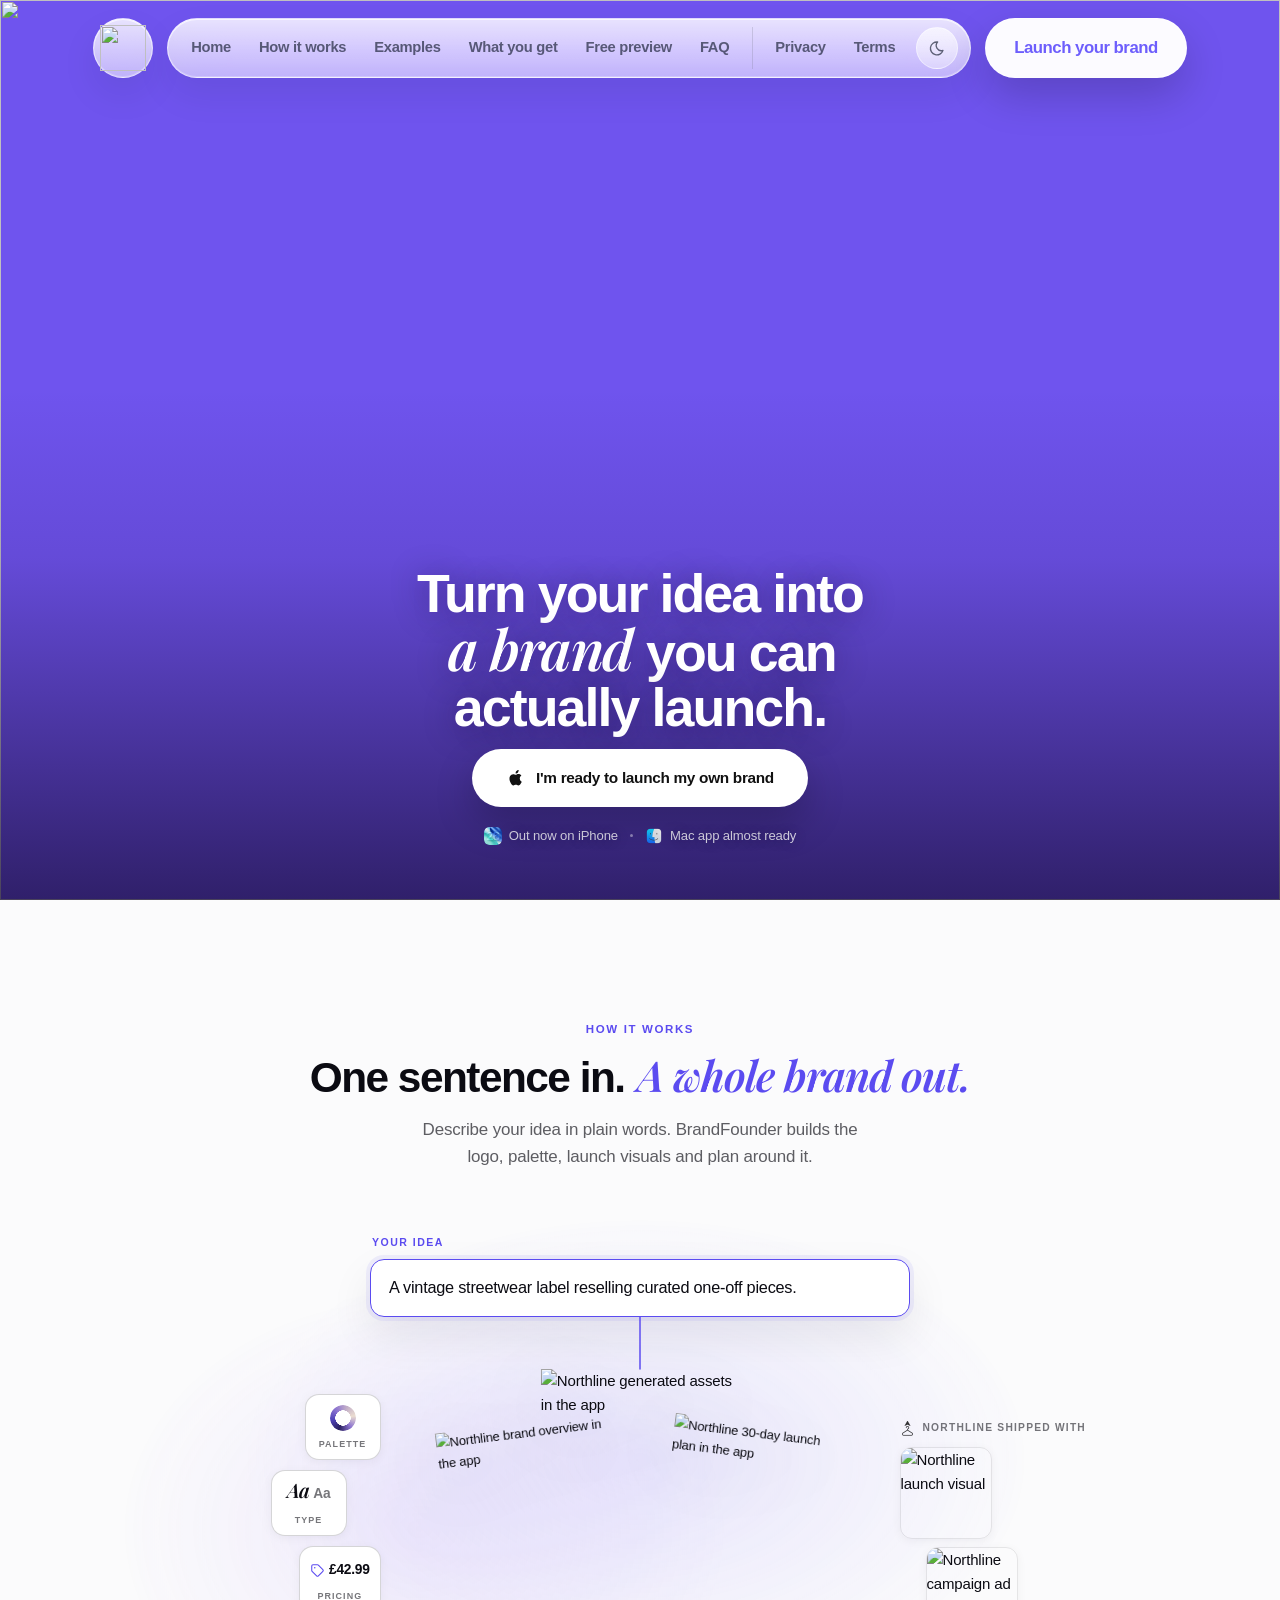
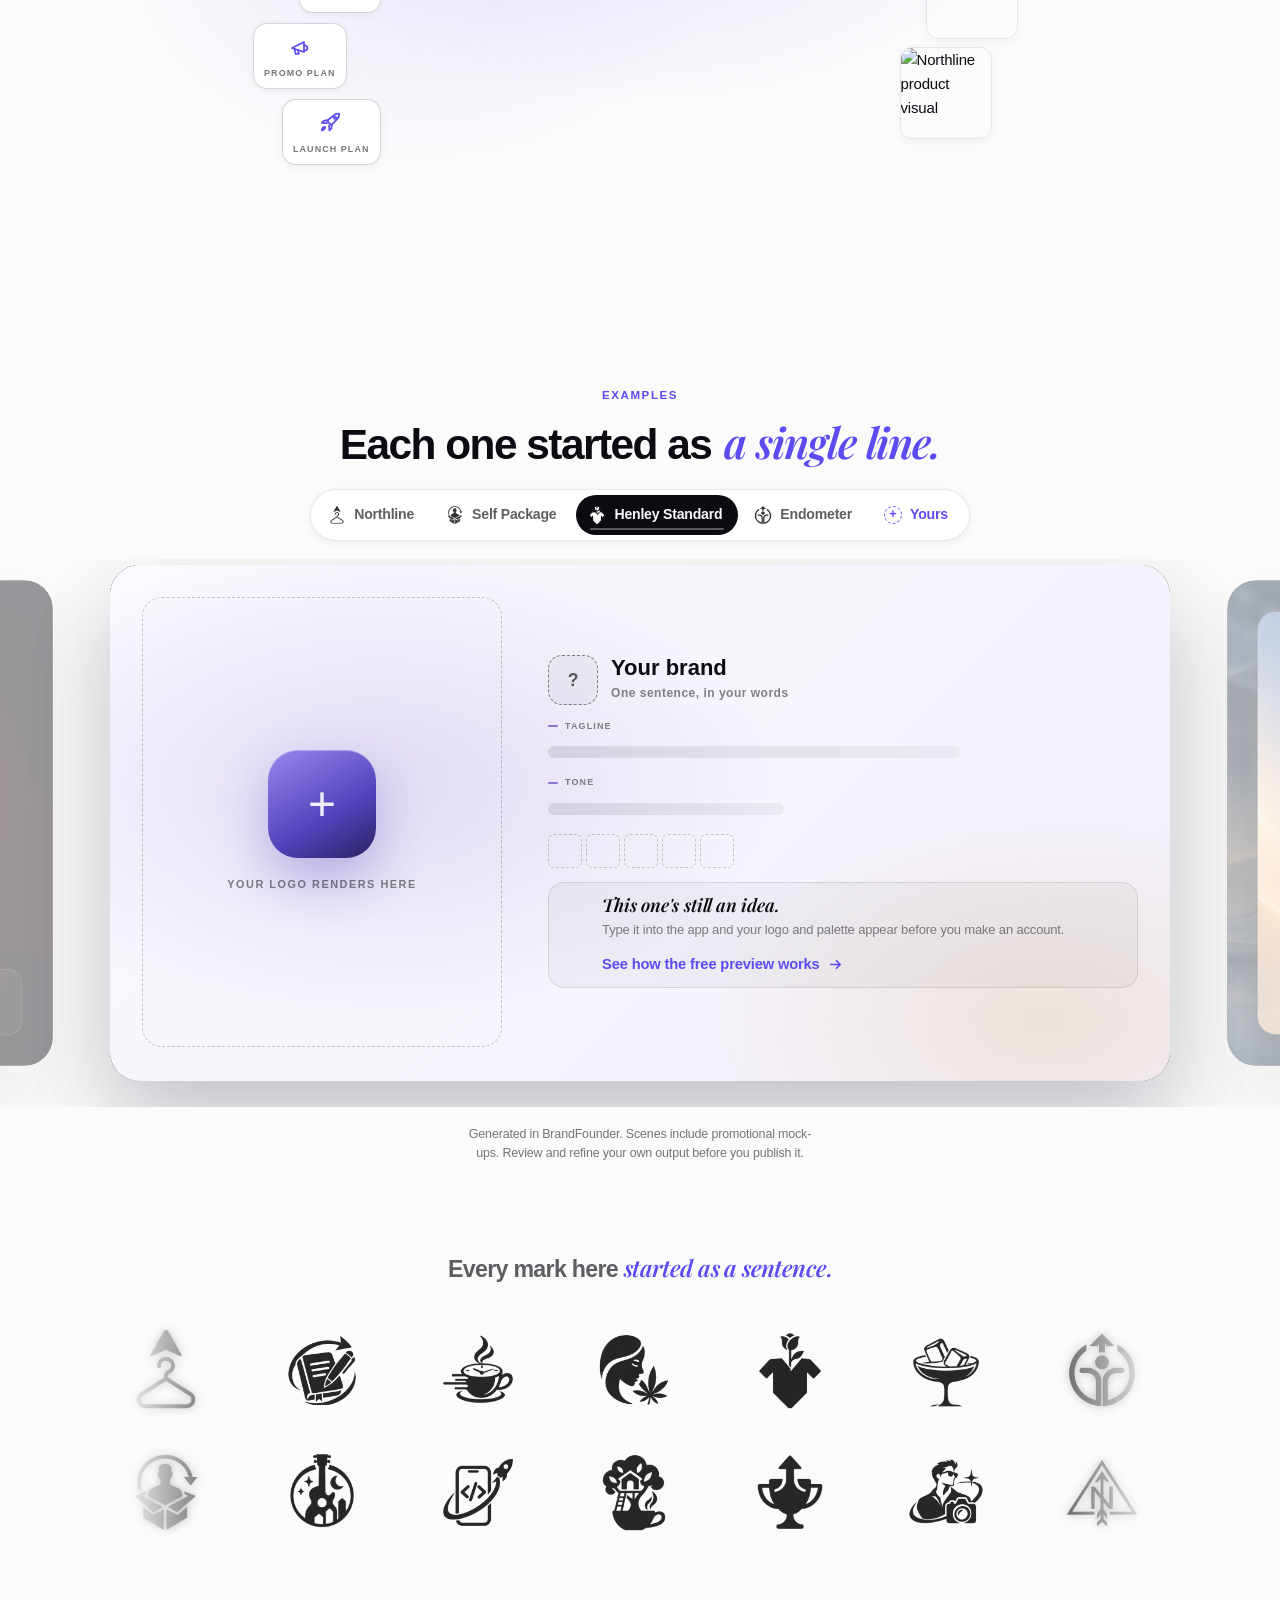
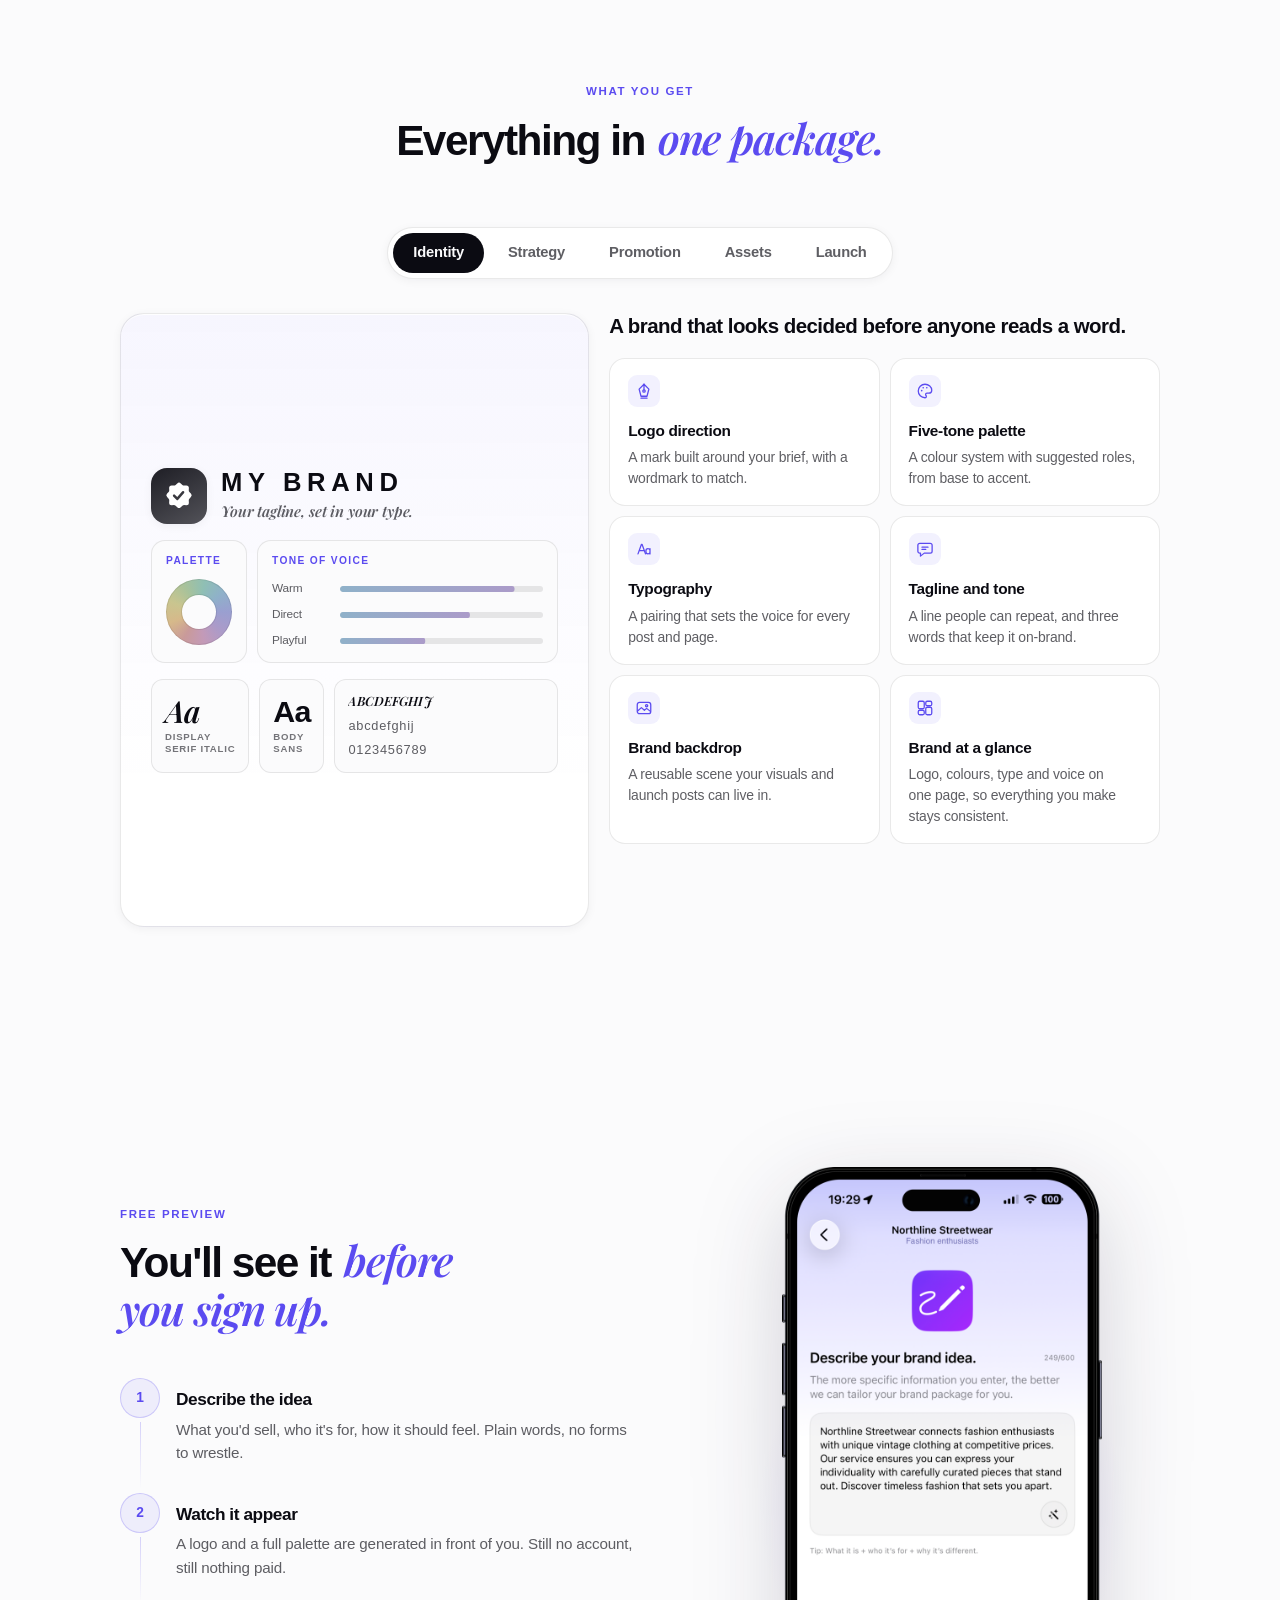
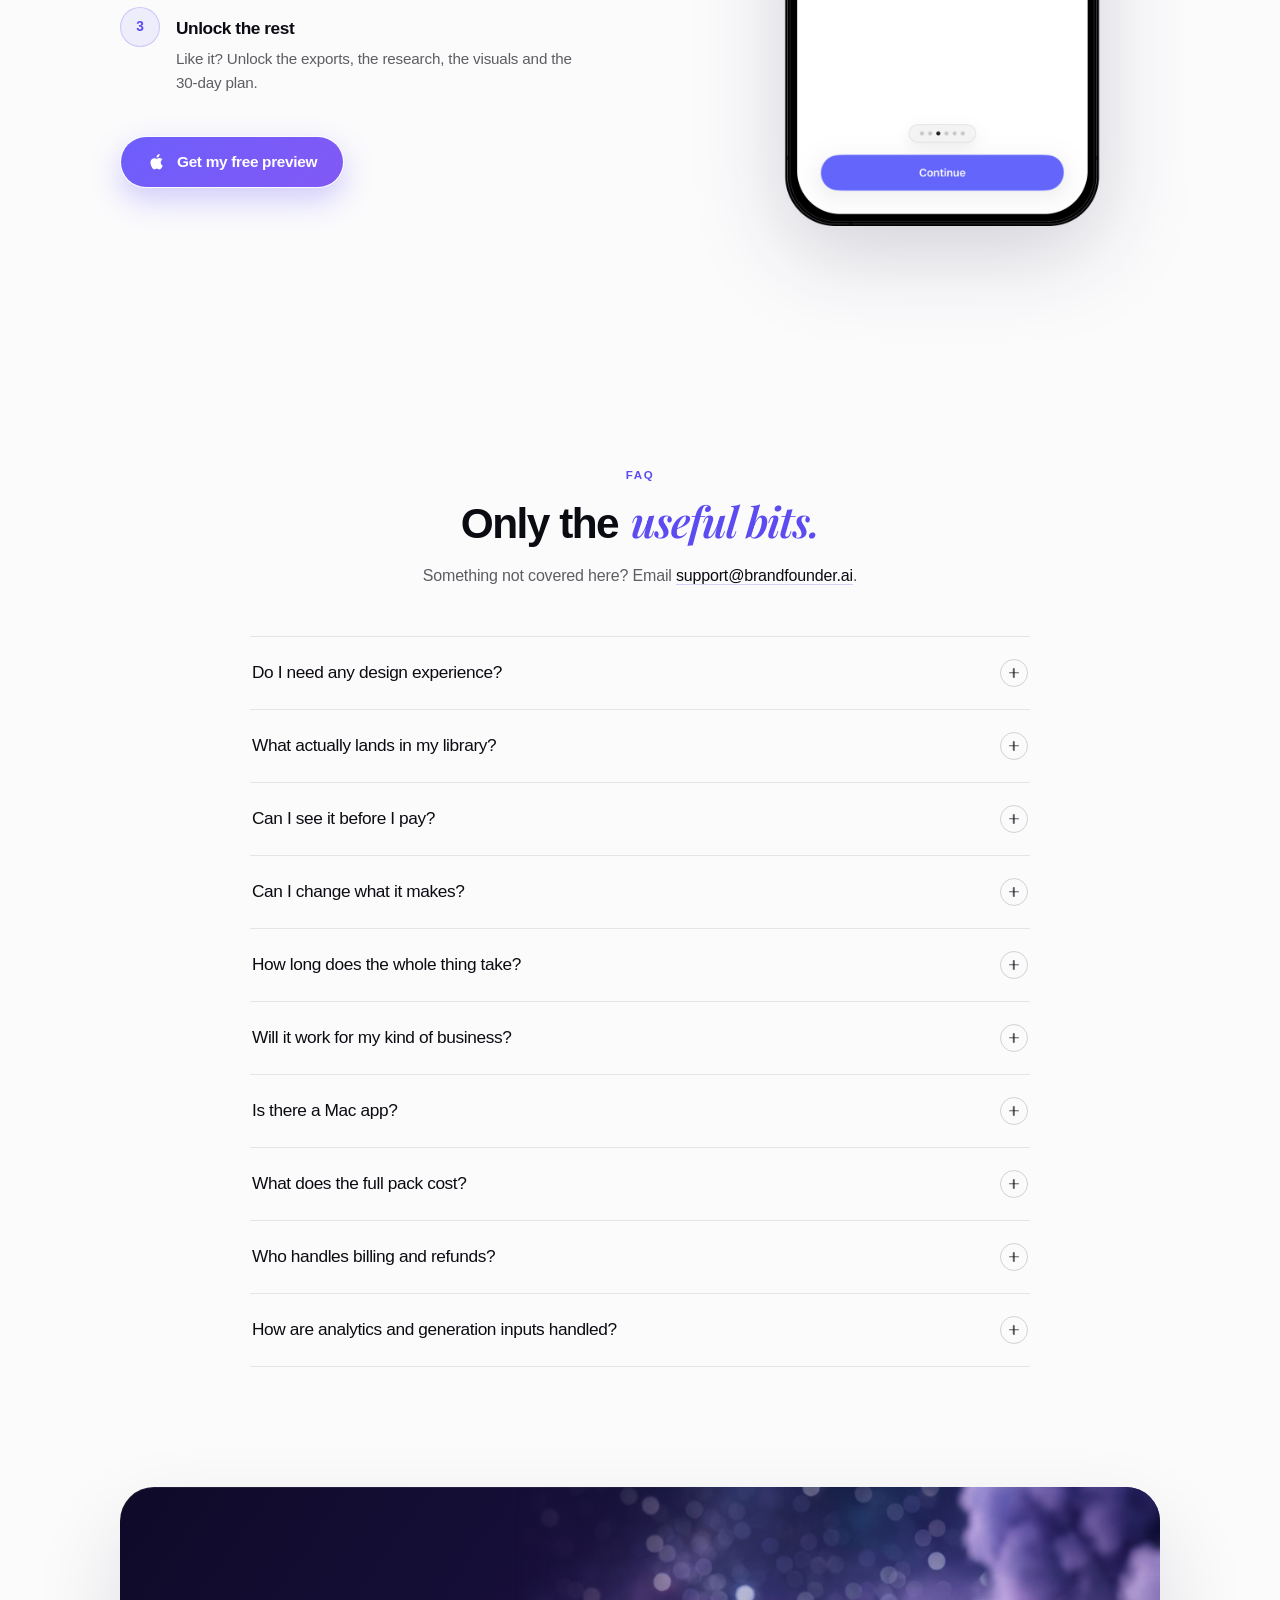
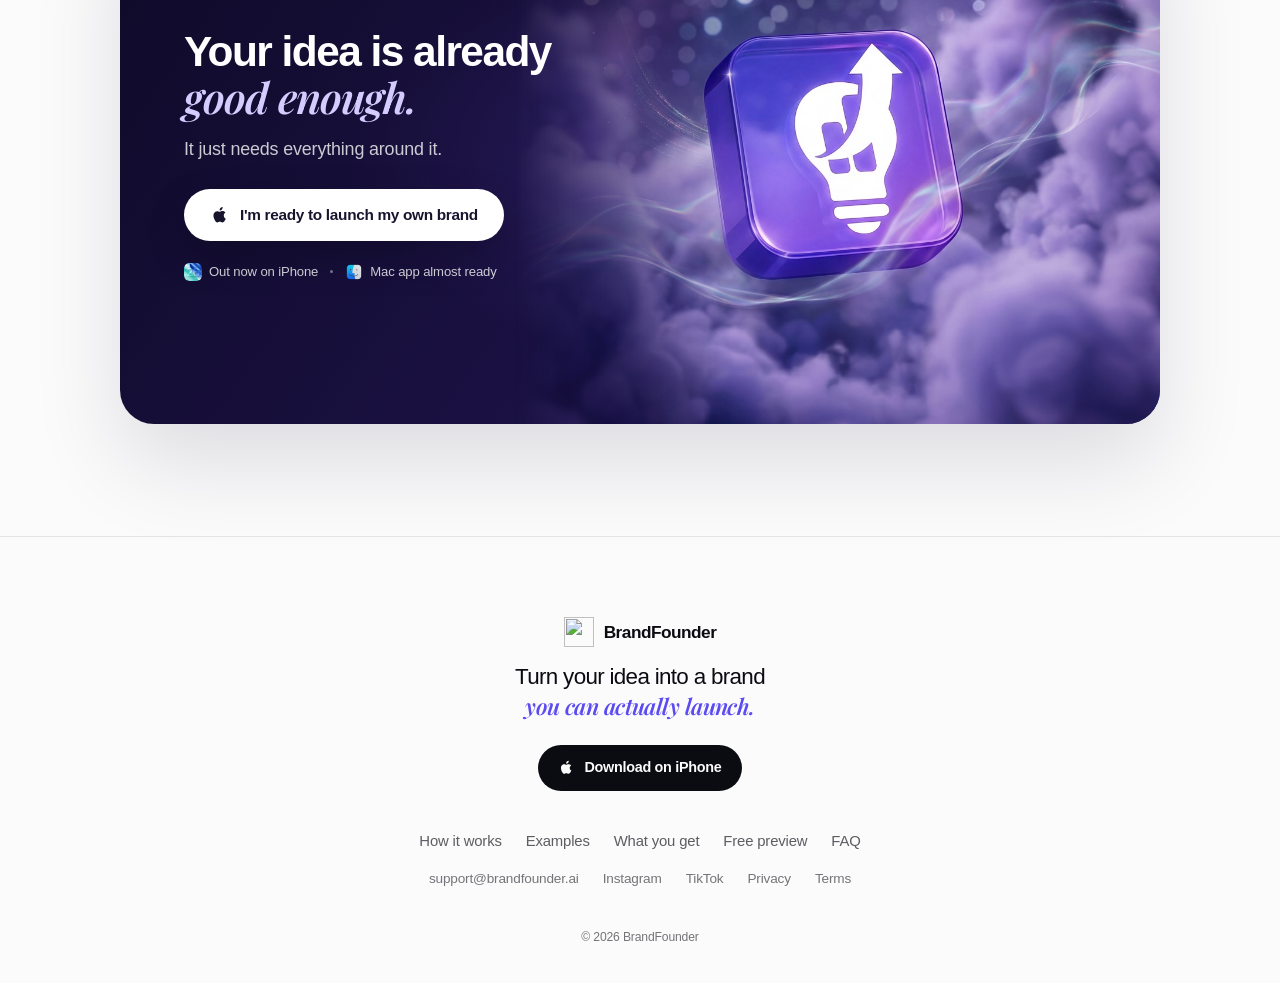
==== index.html @ 13dbd813 "Simplify homepage and unify legal pages - Switch the site serif to self-hosted Playfair Display (sem" ====
<!DOCTYPE html>
<html lang="en-GB">
<head>
  <meta charset="UTF-8" />
  <meta name="viewport" content="width=device-width, initial-scale=1, viewport-fit=cover" />
  <meta name="color-scheme" content="dark light" />
  <meta name="theme-color" content="#08080f" media="(prefers-color-scheme: dark)" />
  <meta name="theme-color" content="#fbfbfc" media="(prefers-color-scheme: light)" />

  <title>BrandFounder: Turn your idea into a brand you can launch</title>
  <meta name="description" content="Describe your idea and build a launch-ready brand direction with a logo, palette, launch visuals, AI-assisted market analysis and a 30-day plan." />
  <meta name="apple-itunes-app" content="app-id=6759218062" />

  <link rel="canonical" href="https://brandfounder.ai/" />
  <meta property="og:title" content="BrandFounder: Turn your idea into a brand you can launch" />
  <meta property="og:description" content="Describe your idea and build a logo direction, launch visuals, AI-assisted market analysis and a 30-day plan." />
  <meta property="og:type" content="website" />
  <meta property="og:url" content="https://brandfounder.ai/" />
  <meta property="og:image" content="https://brandfounder.ai/images/logos/brandfounder-logo.png" />
  <meta name="twitter:card" content="summary_large_image" />
  <meta name="twitter:title" content="BrandFounder: Turn your idea into a brand you can launch" />
  <meta name="twitter:description" content="Build a logo direction, launch visuals, AI-assisted market analysis and a 30-day plan from your brief." />
  <meta name="twitter:image" content="https://brandfounder.ai/images/logos/brandfounder-logo.png" />

  <link rel="icon" type="image/png" href="images/logos/brandfounder-logo.png" />
  <link rel="apple-touch-icon" href="images/icons/brandfounder-icon.png" />

  <script>
    (() => {
      document.documentElement.classList.add('js');
      try {
        const t = window.localStorage.getItem('brandfounder-theme');
        if (t === 'light' || t === 'dark') document.documentElement.dataset.theme = t;
      } catch (e) { /* storage unavailable */ }
    })();
  </script>

  <link rel="preload" as="image" href="images/video/hero-cover-frames/frame-193.webp" fetchpriority="high" />
  <link rel="preload" as="font" type="font/ttf" href="assets/fonts/playfair-display/playfair-display-italic-variable.ttf" crossorigin />
  <link rel="stylesheet" href="styles/fonts.css?v=15" />
  <link rel="stylesheet" href="styles/site.css?v=15" />
  <link rel="stylesheet" href="styles/navbar.css?v=15" />

  <script src="scripts/navbar.js?v=15" defer></script>
  <script src="scripts/site.js?v=15" defer></script>

  <script type="application/ld+json">
  {
    "@context": "https://schema.org",
    "@type": "SoftwareApplication",
    "name": "BrandFounder",
    "applicationCategory": "BusinessApplication",
    "operatingSystem": "iOS",
    "url": "https://brandfounder.ai/",
    "sameAs": "https://apps.apple.com/app/id6759218062",
    "description": "BrandFounder turns a brief into a brand direction with a logo, palette, launch visuals, AI-assisted market analysis, positioning, promotion planning and a 30-day launch schedule."
  }
  </script>
</head>
<body class="home">
  <a class="skip-link" href="#main">Skip to content</a>

  <!-- ===================== NAVBAR ===================== -->
  <header class="navbar">
    <div class="navbar-shell">
      <button class="navbar-brand" id="navbar-brand-toggle" type="button" aria-label="Open navigation" aria-controls="nav-menu" aria-expanded="true">
        <picture>
          <source srcset="images/logos/logo_white.png" media="(prefers-color-scheme: dark)" data-theme-dark-source />
          <img src="images/logos/logo_gradient.png" alt="" class="logo-icon" width="28" height="28" decoding="async" />
        </picture>
      </button>

      <div class="navbar-pill">
        <nav class="nav-links" aria-label="Primary">
          <button class="menu-toggle" id="menu-toggle" type="button" aria-label="Toggle menu" aria-controls="nav-menu" aria-expanded="false">
            <span></span><span></span><span></span>
          </button>
          <ul id="nav-menu">
            <li><a href="#top">Home</a></li>
            <li><a href="#how-it-works">How it works</a></li>
            <li><a href="#examples">Examples</a></li>
            <li><a href="#inside">What you get</a></li>
            <li><a href="#preview">Free preview</a></li>
            <li><a href="#faq">FAQ</a></li>
            <li class="nav-legal"><a href="pages/privacy-policy.html">Privacy</a></li>
            <li class="nav-legal"><a href="pages/terms.html">Terms</a></li>
          </ul>
        </nav>
        <button class="theme-toggle" id="theme-toggle" type="button" aria-label="Switch to dark mode" title="Switch to dark mode">
          <span class="theme-toggle-icon" aria-hidden="true"></span>
        </button>
      </div>

      <a class="navbar-cta" href="https://apps.apple.com/app/id6759218062" target="_blank" rel="noopener noreferrer">Launch your brand</a>
    </div>
  </header>

  <main id="main">

    <!-- ============================ HERO ============================ -->
    <section class="hero-section hero" id="top">
      <img class="hero-frame" src="images/video/hero-cover-frames/frame-193.webp"
           alt="" width="2880" height="1608" fetchpriority="high" decoding="async" />

      <div class="wrap hero-inner">
        <h1 class="h1 hero-title r" data-r>
          Turn your idea into <span class="ser">a brand</span> you can actually launch.
        </h1>
        <a class="btn btn-light hero-cta r" data-r data-r-d="2" href="https://apps.apple.com/app/id6759218062" target="_blank" rel="noopener noreferrer">
          <svg class="btn-glyph" viewBox="0 0 24 24" aria-hidden="true" fill="currentColor"><path d="M16.5 12.6c0-2.3 1.9-3.4 2-3.5-1.1-1.6-2.8-1.8-3.4-1.8-1.4-.2-2.8.9-3.5.9s-1.8-.8-3-.8c-1.5 0-2.9.9-3.7 2.3-1.6 2.7-.4 6.8 1.1 9 .8 1.1 1.6 2.3 2.8 2.2 1.1 0 1.6-.7 3-.7s1.8.7 3 .7 2-1.1 2.8-2.1c.9-1.2 1.2-2.4 1.3-2.4-.1 0-2.4-.9-2.4-3.8zM14.3 5.3c.6-.8 1-1.9.9-3-.9 0-2 .6-2.7 1.4-.6.7-1.1 1.8-.9 2.9 1 0 2.1-.5 2.7-1.3z"/></svg>
          <span>I'm ready to launch my own brand</span>
        </a>
        <p class="platforms hero-platforms r" data-r data-r-d="3">
          <span><img src="images/web/icons/ios_72.png" alt="" width="18" height="18" decoding="async" />Out now on iPhone</span>
          <span class="platforms-dot" aria-hidden="true"></span>
          <span><img src="images/web/icons/macos_72.png" alt="" width="18" height="18" decoding="async" />Mac app almost ready</span>
        </p>
      </div>
    </section>

    <!-- ======================= HOW IT WORKS ======================== -->
    <section id="how-it-works" class="sec how" aria-labelledby="how-title">
     <div class="how-pin">
      <div class="how-glow" aria-hidden="true"></div>
      <div class="wrap head">
        <p class="eyebrow r" data-r>How it works</p>
        <h2 class="h2 r" data-r id="how-title">One sentence in. <span class="ser">A whole brand out.</span></h2>
        <p class="lede r" data-r data-r-d="1">Describe your idea in plain words. BrandFounder builds the logo, palette, launch visuals and plan around it.</p>
      </div>

      <div class="wrap demo" data-demo>
        <div class="tbox demo-idea">
          <span class="tbox-label">Your idea</span>
          <div class="tbox-field">
            <span class="tbox-text">A vintage streetwear label reselling curated one-off pieces.</span><span class="tbox-caret" aria-hidden="true"></span>
          </div>
          <span class="sr-only" data-full>A vintage streetwear label reselling curated one-off pieces.</span>
        </div>

        <div class="demo-link" aria-hidden="true">
          <svg class="demo-wire" viewBox="0 0 20 100" preserveAspectRatio="none">
            <path pathLength="100" d="M10 0 V100" />
          </svg>
          <span class="wire-dot"></span>
        </div>

        <div class="demo-stage">
          <ul class="sats" aria-label="Included in the brand">
            <li class="sat">
              <span class="sat-wheel" aria-hidden="true"></span>
              <span class="sat-cap">Palette</span>
            </li>
            <li class="sat">
              <span class="sat-aa" aria-hidden="true"><em>Aa</em><i>Aa</i></span>
              <span class="sat-cap">Type</span>
            </li>
            <li class="sat">
              <span class="sat-tag" aria-hidden="true">
                <svg viewBox="0 0 24 24" fill="none" stroke="currentColor" stroke-width="1.7" stroke-linecap="round" stroke-linejoin="round"><path d="M20.6 13.4 13.4 20.6a2 2 0 0 1-2.8 0l-7.2-7.2A2 2 0 0 1 2.8 12V4.8A2 2 0 0 1 4.8 2.8H12a2 2 0 0 1 1.4.6l7.2 7.2a2 2 0 0 1 0 2.8Z"/><circle cx="7.6" cy="7.6" r="1.2" fill="currentColor" stroke="none"/></svg>
                <b>£42.99</b>
              </span>
              <span class="sat-cap">Pricing</span>
            </li>
            <li class="sat">
              <svg class="sat-icon" viewBox="0 0 24 24" fill="none" stroke="currentColor" stroke-width="1.7" stroke-linecap="round" stroke-linejoin="round" aria-hidden="true"><path d="m4 13 12-6v10L4 13Z"/><path d="M16 10.2c2 .2 3.5 1.4 3.5 2.8S18 15.6 16 15.8M6.5 14l1.2 5h3.1l-1-4.2"/></svg>
              <span class="sat-cap">Promo plan</span>
            </li>
            <li class="sat">
              <svg class="sat-icon" viewBox="0 0 24 24" fill="none" stroke="currentColor" stroke-width="1.7" stroke-linecap="round" stroke-linejoin="round" aria-hidden="true"><path d="M14.5 4.5c2.2-2.2 4.6-2 5.5-1.8.2.9.4 3.3-1.8 5.5l-5.9 5.9-4.2-4.2 6.4-5.4Z"/><path d="m8.8 9.2-4.1.6-2 2 5.4.3M13 13.4l-.6 4.1-2 2-.3-5.4"/><circle cx="16" cy="6.7" r="1.2"/><path d="M5.7 15.7c-1.8.5-2.8 1.6-3 3.6 2-.2 3.1-1.2 3.6-3"/></svg>
              <span class="sat-cap">Launch plan</span>
            </li>
          </ul>

          <div class="phoneset">
            <figure class="ph ph--l">
              <picture>
                <source media="(prefers-color-scheme: dark)" data-theme-dark-source sizes="(min-width: 860px) 220px, 150px"
                  srcset="images/web/mockups/380/northline_overview_dark.png 380w, images/web/mockups/560/northline_overview_dark.png 560w" />
                <img src="images/web/mockups/560/northline_overview_light.png" sizes="(min-width: 860px) 220px, 150px"
                  srcset="images/web/mockups/380/northline_overview_light.png 380w, images/web/mockups/560/northline_overview_light.png 560w"
                  alt="Northline brand overview in the app" width="560" height="1152" loading="lazy" decoding="async" />
              </picture>
            </figure>
            <figure class="ph ph--r">
              <picture>
                <source media="(prefers-color-scheme: dark)" data-theme-dark-source sizes="(min-width: 860px) 220px, 150px"
                  srcset="images/web/mockups/380/northline_launch_dark.png 380w, images/web/mockups/560/northline_launch_dark.png 560w" />
                <img src="images/web/mockups/560/northline_launch_light.png" sizes="(min-width: 860px) 220px, 150px"
                  srcset="images/web/mockups/380/northline_launch_light.png 380w, images/web/mockups/560/northline_launch_light.png 560w"
                  alt="Northline 30-day launch plan in the app" width="560" height="1152" loading="lazy" decoding="async" />
              </picture>
            </figure>
            <figure class="ph ph--f">
              <picture>
                <source media="(prefers-color-scheme: dark)" data-theme-dark-source sizes="(min-width: 860px) 220px, 150px"
                  srcset="images/web/mockups/380/northline_assets_dark.png 380w, images/web/mockups/560/northline_assets_dark.png 560w" />
                <img src="images/web/mockups/560/northline_assets_light.png" sizes="(min-width: 860px) 220px, 150px"
                  srcset="images/web/mockups/380/northline_assets_light.png 380w, images/web/mockups/560/northline_assets_light.png 560w"
                  alt="Northline generated assets in the app" width="560" height="1152" loading="lazy" decoding="async" />
              </picture>
            </figure>
          </div>

          <div class="outs">
            <span class="out-label"><img src="images/web/logos/northline.png" alt="" width="18" height="18" decoding="async" />Northline shipped with</span>
            <div class="out-row">
              <img src="images/web/visuals/northline_visual_1.jpg" alt="Northline launch visual" width="380" height="380" loading="lazy" decoding="async" />
              <img src="images/web/visuals/northline_visual_2.jpg" alt="Northline campaign ad" width="380" height="380" loading="lazy" decoding="async" />
              <img src="images/web/visuals/northline_visual_3.jpg" alt="Northline product visual" width="380" height="380" loading="lazy" decoding="async" />
            </div>
          </div>
        </div>
      </div>
     </div>
    </section>

    <!-- ========================= EXAMPLES ========================== -->
    <section id="examples" class="sec ex" aria-labelledby="ex-title">
      <div class="wrap head">
        <p class="eyebrow r" data-r>Examples</p>
        <h2 class="h2 r" data-r id="ex-title">Each one started as <span class="ser">a single line.</span></h2>
      </div>

      <div class="ex-shell r" data-r="plain" data-ex aria-roledescription="carousel" aria-label="Example brands">
        <div class="wrap ex-nav">
          <div class="ex-tabs" role="tablist" aria-label="Example brands">
            <button class="ex-tab is-active" id="ex-tab-northline" type="button" role="tab" aria-selected="true" aria-controls="ex-northline" tabindex="0">
              <img src="images/web/logos/northline.png" alt="" width="240" height="240" decoding="async" /><span>Northline</span><i class="ex-tab-bar" aria-hidden="true"></i>
            </button>
            <button class="ex-tab" id="ex-tab-selfpackage" type="button" role="tab" aria-selected="false" aria-controls="ex-selfpackage" tabindex="-1">
              <img src="images/web/logos/self_package.png" alt="" width="240" height="240" decoding="async" /><span>Self Package</span><i class="ex-tab-bar" aria-hidden="true"></i>
            </button>
            <button class="ex-tab" id="ex-tab-henley" type="button" role="tab" aria-selected="false" aria-controls="ex-henley" tabindex="-1">
              <img src="images/web/logos/henley_standard.png" alt="" width="240" height="240" decoding="async" /><span>Henley Standard</span><i class="ex-tab-bar" aria-hidden="true"></i>
            </button>
            <button class="ex-tab" id="ex-tab-endometer" type="button" role="tab" aria-selected="false" aria-controls="ex-endometer" tabindex="-1">
              <img src="images/web/logos/endometer.png" alt="" width="240" height="240" decoding="async" /><span>Endometer</span><i class="ex-tab-bar" aria-hidden="true"></i>
            </button>
            <button class="ex-tab ex-tab--yours" id="ex-tab-yours" type="button" role="tab" aria-selected="false" aria-controls="ex-yours" tabindex="-1">
              <span class="ex-tab-plus" aria-hidden="true">+</span><span>Yours</span><i class="ex-tab-bar" aria-hidden="true"></i>
            </button>
          </div>
        </div>

        <div class="ex-viewport">
          <div class="ex-track">
          <article class="ex-slide is-active" id="ex-northline" role="tabpanel" aria-roledescription="slide" aria-labelledby="ex-tab-northline" data-ex-slide>
           <span class="ex-bd ex-bd--northline" aria-hidden="true"></span>
           <div class="ex-panel ex-panel--northline ex-font--sans" style="--a:#514594">
            <figure class="ex-hero">
              <img src="images/web/examples/northline_hero.jpg" alt="Northline logo, rendered as a mock-up" width="800" height="1000" loading="lazy" decoding="async" />
            </figure>
            <div class="ex-info">
              <header class="ex-id">
                <span class="ex-tile" style="--t3:#514594;--t4:#A07789"><img src="images/web/logos/northline.png" alt="" width="240" height="240" decoding="async" /></span>
                <span class="ex-who">
                  <strong class="ex-wm ex-wm--northline">Northline</strong>
                  <small class="ex-cat">Vintage finds + reselling</small>
                </span>
              </header>
              <dl class="ex-facts">
                <div class="ex-fact"><dt>Tagline</dt><dd class="ex-tagline">Dress Unique, Stand Distinct</dd></div>
                <div class="ex-fact"><dt>Tone</dt><dd class="ex-tone">Vintage • Serious • Established</dd></div>
              </dl>
              <div class="ex-pal" role="img" aria-label="Palette: #2A1F3D, #BBB0B4, #514594, #A07789, #E4D0BC"><i style="--c:#2A1F3D"><span>#2A1F3D</span></i><i style="--c:#BBB0B4"><span>#BBB0B4</span></i><i style="--c:#514594"><span>#514594</span></i><i style="--c:#A07789"><span>#A07789</span></i><i style="--c:#E4D0BC"><span>#E4D0BC</span></i></div>
              <div class="ex-assets">
                <p class="ex-k">Launch visuals</p>
                <div class="ex-row ex-row--sq"><img src="images/web/examples/northline_asset_1.jpg" alt="Northline launch visual 1" width="600" height="600" loading="lazy" decoding="async" /><img src="images/web/examples/northline_asset_2.jpg" alt="Northline launch visual 2" width="600" height="600" loading="lazy" decoding="async" /><img src="images/web/examples/northline_asset_3.jpg" alt="Northline launch visual 3" width="600" height="600" loading="lazy" decoding="async" /></div>
              </div>
              <div class="ex-quote">
                <span class="ex-qmark" aria-hidden="true">“</span>
                <p class="ex-qhead">Streetwear that feels established.</p>
                <p class="ex-qsub">Vintage taste turned into a real label system.</p>
              </div>
            </div>
           </div>
          </article>
          <article class="ex-slide" id="ex-selfpackage" role="tabpanel" aria-roledescription="slide" aria-labelledby="ex-tab-selfpackage" data-ex-slide>
           <span class="ex-bd ex-bd--selfpackage" aria-hidden="true"></span>
           <div class="ex-panel ex-panel--selfpackage ex-font--grotesk" style="--a:#C22C3B">
            <figure class="ex-hero">
              <img src="images/web/examples/selfpackage_hero.jpg" alt="Self Package logo, rendered as a mock-up" width="800" height="1000" loading="lazy" decoding="async" />
            </figure>
            <div class="ex-info">
              <header class="ex-id">
                <span class="ex-tile" style="--t3:#C22C3B;--t4:#F04A22"><img src="images/web/logos/self_package.png" alt="" width="240" height="240" decoding="async" /></span>
                <span class="ex-who">
                  <strong class="ex-wm ex-wm--selfpackage">Self Package</strong>
                  <small class="ex-cat">Self improvement starter kit</small>
                </span>
              </header>
              <dl class="ex-facts">
                <div class="ex-fact"><dt>Tagline</dt><dd class="ex-tagline">Everything you need to start.</dd></div>
                <div class="ex-fact"><dt>Tone</dt><dd class="ex-tone">Direct • Warm • Practical</dd></div>
              </dl>
              <div class="ex-pal" role="img" aria-label="Palette: #3D192C, #6E3752, #C22C3B, #F04A22, #E5E0DB"><i style="--c:#3D192C"><span>#3D192C</span></i><i style="--c:#6E3752"><span>#6E3752</span></i><i style="--c:#C22C3B"><span>#C22C3B</span></i><i style="--c:#F04A22"><span>#F04A22</span></i><i style="--c:#E5E0DB"><span>#E5E0DB</span></i></div>
              <div class="ex-assets">
                <p class="ex-k">Launch visuals</p>
                <div class="ex-row"><img src="images/web/examples/selfpackage_asset_1.jpg" alt="Self Package launch visual 1" width="480" height="600" loading="lazy" decoding="async" /><img class="is-sq" src="images/web/examples/selfpackage_asset_2.jpg" alt="Self Package launch visual 2" width="600" height="600" loading="lazy" decoding="async" /><img src="images/web/examples/selfpackage_asset_3.jpg" alt="Self Package launch visual 3" width="480" height="600" loading="lazy" decoding="async" /></div>
              </div>
              <div class="ex-quote">
                <span class="ex-qmark" aria-hidden="true">“</span>
                <p class="ex-qhead">Self improvement finally feels simple enough to start.</p>
                <p class="ex-qsub">The essentials in one place, with a clear way forward.</p>
              </div>
            </div>
           </div>
          </article>
          <article class="ex-slide" id="ex-henley" role="tabpanel" aria-roledescription="slide" aria-labelledby="ex-tab-henley" data-ex-slide>
           <span class="ex-bd ex-bd--henley" aria-hidden="true"></span>
           <div class="ex-panel ex-panel--henley ex-font--serif" style="--a:#C3B09C">
            <figure class="ex-hero">
              <img src="images/web/examples/henley_hero.jpg" alt="Henley Standard logo, rendered as a mock-up" width="800" height="1000" loading="lazy" decoding="async" />
            </figure>
            <div class="ex-info">
              <header class="ex-id">
                <span class="ex-tile" style="--t3:#C3B09C;--t4:#D5CCC1"><img src="images/web/logos/henley_standard.png" alt="" width="240" height="240" decoding="async" /></span>
                <span class="ex-who">
                  <strong class="ex-wm ex-wm--henley">Henley Standard</strong>
                  <small class="ex-cat">Henley shirts / menswear reselling</small>
                </span>
              </header>
              <dl class="ex-facts">
                <div class="ex-fact"><dt>Tagline</dt><dd class="ex-tagline">Effortless hits different.</dd></div>
                <div class="ex-fact"><dt>Tone</dt><dd class="ex-tone">Timeless • Refined • Easy</dd></div>
              </dl>
              <div class="ex-pal" role="img" aria-label="Palette: #44464D, #5B3B3B, #C3B09C, #D5CCC1, #EEE7DE"><i style="--c:#44464D"><span>#44464D</span></i><i style="--c:#5B3B3B"><span>#5B3B3B</span></i><i style="--c:#C3B09C"><span>#C3B09C</span></i><i style="--c:#D5CCC1"><span>#D5CCC1</span></i><i style="--c:#EEE7DE"><span>#EEE7DE</span></i></div>
              <div class="ex-assets">
                <p class="ex-k">Launch visuals</p>
                <div class="ex-row"><img src="images/web/examples/henley_asset_1.jpg" alt="Henley Standard launch visual 1" width="480" height="600" loading="lazy" decoding="async" /><img src="images/web/examples/henley_asset_2.jpg" alt="Henley Standard launch visual 2" width="480" height="600" loading="lazy" decoding="async" /><img src="images/web/examples/henley_asset_3.jpg" alt="Henley Standard launch visual 3" width="480" height="600" loading="lazy" decoding="async" /></div>
              </div>
              <div class="ex-quote">
                <span class="ex-qmark" aria-hidden="true">“</span>
                <p class="ex-qhead">Menswear with a premium world.</p>
                <p class="ex-qsub">Not just products. A proper brand presence.</p>
              </div>
            </div>
           </div>
          </article>
          <article class="ex-slide" id="ex-endometer" role="tabpanel" aria-roledescription="slide" aria-labelledby="ex-tab-endometer" data-ex-slide>
           <span class="ex-bd ex-bd--endometer" aria-hidden="true"></span>
           <div class="ex-panel ex-panel--endometer ex-font--sans" style="--a:#AFC0D2">
            <figure class="ex-hero">
              <img src="images/web/examples/endometer_hero.jpg" alt="Endometer logo, rendered as a mock-up" width="800" height="1000" loading="lazy" decoding="async" />
            </figure>
            <div class="ex-info">
              <header class="ex-id">
                <span class="ex-tile" style="--t3:#AFC0D2;--t4:#D8CBB7"><img src="images/web/logos/endometer.png" alt="" width="240" height="240" decoding="async" /></span>
                <span class="ex-who">
                  <strong class="ex-wm ex-wm--endometer">Endometer</strong>
                  <small class="ex-cat">Health app / hormone tracking</small>
                </span>
              </header>
              <dl class="ex-facts">
                <div class="ex-fact"><dt>Tagline</dt><dd class="ex-tagline">Know your body. Trust your rhythm.</dd></div>
                <div class="ex-fact"><dt>Tone</dt><dd class="ex-tone">Clinical • Calm • Trustworthy</dd></div>
              </dl>
              <div class="ex-pal" role="img" aria-label="Palette: #415875, #6F86A2, #AFC0D2, #D8CBB7, #F4F1EA"><i style="--c:#415875"><span>#415875</span></i><i style="--c:#6F86A2"><span>#6F86A2</span></i><i style="--c:#AFC0D2"><span>#AFC0D2</span></i><i style="--c:#D8CBB7"><span>#D8CBB7</span></i><i style="--c:#F4F1EA"><span>#F4F1EA</span></i></div>
              <div class="ex-assets">
                <p class="ex-k">Launch visuals</p>
                <div class="ex-row"><img src="images/web/examples/endometer_asset_1.jpg" alt="Endometer launch visual 1" width="480" height="600" loading="lazy" decoding="async" /><img src="images/web/examples/endometer_asset_2.jpg" alt="Endometer launch visual 2" width="480" height="600" loading="lazy" decoding="async" /><img src="images/web/examples/endometer_asset_3.jpg" alt="Endometer launch visual 3" width="480" height="600" loading="lazy" decoding="async" /></div>
              </div>
              <div class="ex-quote">
                <span class="ex-qmark" aria-hidden="true">“</span>
                <p class="ex-qhead">Health-tech that feels credible.</p>
                <p class="ex-qsub">Clinical, calm, trustworthy, and ready to show.</p>
              </div>
            </div>
           </div>
          </article>
          <article class="ex-slide ex-slide--yours" id="ex-yours" role="tabpanel" aria-roledescription="slide" aria-labelledby="ex-tab-yours" data-ex-slide>
           <span class="ex-bd ex-bd--yours" aria-hidden="true"></span>
           <div class="ex-panel ex-panel--yours ex-font--sans" style="--a:#8C74D0">
            <figure class="ex-hero ex-ghost">
              <span class="ex-ghost-mark" aria-hidden="true"><i>+</i></span>
              <span class="ex-ghost-cap">Your logo renders here</span>
            </figure>
            <div class="ex-info">
              <header class="ex-id">
                <span class="ex-tile ex-tile--ghost" aria-hidden="true">?</span>
                <span class="ex-who">
                  <strong class="ex-wm">Your brand</strong>
                  <small class="ex-cat">One sentence, in your words</small>
                </span>
              </header>
              <dl class="ex-facts" aria-hidden="true">
                <div class="ex-fact"><dt>Tagline</dt><dd><span class="sk sk--w70"></span></dd></div>
                <div class="ex-fact"><dt>Tone</dt><dd><span class="sk sk--w40"></span></dd></div>
              </dl>
              <div class="ex-pal ex-pal--ghost" aria-hidden="true"><i></i><i></i><i></i><i></i><i></i></div>
              <div class="ex-quote ex-quote--yours">
                <p class="ex-qhead">This one's still an idea.</p>
                <p class="ex-qsub">Type it into the app and your logo and palette appear before you make an account.</p>
                <a class="ex-yours-link" href="#preview">See how the free preview works<svg viewBox="0 0 16 16" aria-hidden="true" fill="none" stroke="currentColor" stroke-width="1.8" stroke-linecap="round" stroke-linejoin="round"><path d="M3 8h10M9 4l4 4-4 4"/></svg></a>
              </div>
            </div>
           </div>
          </article>
          </div>
        </div>

        <p class="wrap ex-note">Generated in BrandFounder. Scenes include promotional mock-ups. Review and refine your own output before you publish it.</p>
      </div>
    </section>

    <!-- ========================= LOGO MARQUEE ====================== -->
    <section id="logos" class="sec logos" aria-labelledby="logos-title">
      <div class="wrap head head--tight">
        <h2 class="logos-title r" data-r id="logos-title">Every mark here <span class="ser">started as a sentence.</span></h2>
      </div>
      <div class="mq r" data-r="plain" data-mq>
        <div class="mq-row"><ul class="mq-track" data-mq-track><li style="--s:0.87"><img src="images/web/logos/northline.png" alt="Northline" title="Northline" width="240" height="240" decoding="async" /></li><li style="--s:0.76"><img src="images/web/logos/ablejournal.png" alt="Able Journal" title="Able Journal" width="240" height="240" decoding="async" /></li><li style="--s:0.76"><img src="images/web/logos/coffeequick.png" alt="CoffeeQuick" title="CoffeeQuick" width="240" height="240" decoding="async" /></li><li style="--s:0.76"><img src="images/web/logos/roobies_doobies.png" alt="Roobies Doobies" title="Roobies Doobies" width="240" height="240" decoding="async" /></li><li style="--s:0.83"><img src="images/web/logos/henley_standard.png" alt="Henley Standard" title="Henley Standard" width="240" height="240" decoding="async" /></li><li style="--s:0.79"><img src="images/web/logos/afterglow_cocktails.png" alt="Afterglow" title="Afterglow" width="240" height="240" decoding="async" /></li><li style="--s:0.79"><img src="images/web/logos/endometer.png" alt="Endometer" title="Endometer" width="240" height="240" decoding="async" /></li><li style="--s:0.78"><img src="images/web/logos/skillsmatch.png" alt="SkillsMatch" title="SkillsMatch" width="240" height="240" decoding="async" /></li><li style="--s:0.77"><img src="images/web/logos/northline_3.png" alt="Northline" title="Northline" width="240" height="240" decoding="async" /></li><li style="--s:0.82"><img src="images/web/logos/vela_active.png" alt="Vela Active" title="Vela Active" width="240" height="240" decoding="async" /></li><li style="--s:0.80"><img src="images/web/logos/rentmydog.png" alt="RentMyDog" title="RentMyDog" width="240" height="240" decoding="async" /></li></ul></div>
        <div class="mq-row mq-row--rev"><ul class="mq-track" data-mq-track><li style="--s:0.82"><img src="images/web/logos/self_package.png" alt="Self Package" title="Self Package" width="240" height="240" decoding="async" /></li><li style="--s:0.82"><img src="images/web/logos/zero_alt_night.png" alt="Zero Alt Night" title="Zero Alt Night" width="240" height="240" decoding="async" /></li><li style="--s:0.76"><img src="images/web/logos/app_course.png" alt="App Course" title="App Course" width="240" height="240" decoding="async" /></li><li style="--s:0.83"><img src="images/web/logos/treehouse_teahouse.png" alt="Treehouse Teahouse" title="Treehouse Teahouse" width="240" height="240" decoding="async" /></li><li style="--s:0.80"><img src="images/web/logos/goalsreach.png" alt="GoalsReach" title="GoalsReach" width="240" height="240" decoding="async" /></li><li style="--s:0.80"><img src="images/web/logos/datingmaxxers.png" alt="DatingMaxxers" title="DatingMaxxers" width="240" height="240" decoding="async" /></li><li style="--s:0.77"><img src="images/web/logos/northline_2.png" alt="Northline" title="Northline" width="240" height="240" decoding="async" /></li><li style="--s:0.97"><img src="images/web/logos/lockin.png" alt="LockIn" title="LockIn" width="240" height="240" decoding="async" /></li><li style="--s:0.98"><img src="images/web/logos/mindflame.png" alt="MindFlame" title="MindFlame" width="240" height="240" decoding="async" /></li><li style="--s:0.76"><img src="images/web/logos/habit_tracker.png" alt="Habit Tracker" title="Habit Tracker" width="240" height="240" decoding="async" /></li><li style="--s:0.77"><img src="images/web/logos/windowsill_pond.png" alt="Windowsill Pond" title="Windowsill Pond" width="240" height="240" decoding="async" /></li></ul></div>
      </div>
    </section>

    <!-- ======================= WHAT YOU GET ======================== -->
    <section id="inside" class="sec inside" aria-labelledby="inside-title">
      <div class="wrap head">
        <p class="eyebrow r" data-r>What you get</p>
        <h2 class="h2 r" data-r id="inside-title">Everything in <span class="ser">one package.</span></h2>
      </div>

      <div class="wrap pk r" data-r="plain" data-pk>
        <div class="pk-tabs" role="tablist" aria-label="What's in the Brand Pack">
          <span class="pk-ind" aria-hidden="true"></span>
          <button class="pk-tab is-active" id="pk-tab-identity" type="button" role="tab" aria-selected="true" aria-controls="pk-identity" tabindex="0">Identity</button>
          <button class="pk-tab" id="pk-tab-strategy" type="button" role="tab" aria-selected="false" aria-controls="pk-strategy" tabindex="-1">Strategy</button>
          <button class="pk-tab" id="pk-tab-promotion" type="button" role="tab" aria-selected="false" aria-controls="pk-promotion" tabindex="-1">Promotion</button>
          <button class="pk-tab" id="pk-tab-assets" type="button" role="tab" aria-selected="false" aria-controls="pk-assets" tabindex="-1">Assets</button>
          <button class="pk-tab" id="pk-tab-launch" type="button" role="tab" aria-selected="false" aria-controls="pk-launch" tabindex="-1">Launch</button>
        </div>
        <div class="pk-stage">
          <div class="pk-panel is-active" id="pk-identity" role="tabpanel" aria-labelledby="pk-tab-identity" data-pk-panel>
            <div class="pk-visual" style="--x:0">
              <div class="pk-viz pk-viz--identity" aria-hidden="true">
                <div class="idv-top">
                  <span class="idv-mark"><svg viewBox="0 0 24 24"><path fill="currentColor" fill-rule="evenodd" d="M10.6 1.9a2 2 0 0 1 2.8 0l1.3 1.2c.4.4.9.5 1.4.5l1.8-.1a2 2 0 0 1 2 2l-.1 1.8c0 .5.1 1 .5 1.4l1.2 1.3a2 2 0 0 1 0 2.8l-1.2 1.3c-.4.4-.5.9-.5 1.4l.1 1.8a2 2 0 0 1-2 2l-1.8-.1c-.5 0-1 .1-1.4.5l-1.3 1.2a2 2 0 0 1-2.8 0l-1.3-1.2c-.4-.4-.9-.5-1.4-.5l-1.8.1a2 2 0 0 1-2-2l.1-1.8c0-.5-.1-1-.5-1.4l-1.2-1.3a2 2 0 0 1 0-2.8l1.2-1.3c.4-.4.5-.9.5-1.4l-.1-1.8a2 2 0 0 1 2-2l1.8.1c.5 0 1-.1 1.4-.5Zm5.5 7.6a1 1 0 0 0-1.5-1.3l-4 4.6-1.9-1.9a1 1 0 0 0-1.4 1.4l2.6 2.6a1 1 0 0 0 1.5 0Z"/></svg></span>
                  <div class="idv-word"><strong>MY BRAND</strong><small>Your tagline, set in your type.</small></div>
                </div>
                <div class="idv-dash">
                  <div class="idv-tile">
                    <span class="viz-key">Palette</span>
                    <span class="idv-wheel"><i></i></span>
                  </div>
                  <div class="idv-tile">
                    <span class="viz-key">Tone of voice</span>
                    <ul class="idv-bars"><li style="--v:.86"><span>Warm</span><i></i></li><li style="--v:.64"><span>Direct</span><i></i></li><li style="--v:.42"><span>Playful</span><i></i></li></ul>
                  </div>
                </div>
                <div class="idv-type">
                  <div class="idv-face"><span class="idv-aa idv-aa--serif">Aa</span><small>Display<br>Serif italic</small></div>
                  <div class="idv-face"><span class="idv-aa">Aa</span><small>Body<br>Sans</small></div>
                  <div class="idv-set"><span>ABCDEFGHIJ</span><span>abcdefghij</span><span>0123456789</span></div>
                </div>
              </div>
            </div>
            <div class="pk-copy">
              <p class="pk-desc" style="--x:0">A brand that looks decided before anyone reads a word.</p>
              <ul class="pk-cards">
                <li class="pk-card" style="--x:1"><span class="pk-ic" aria-hidden="true"><svg viewBox="0 0 24 24" fill="none" stroke="currentColor" stroke-width="1.7" stroke-linecap="round" stroke-linejoin="round"><path d="M12 3 5.5 9.5 8 19h8l2.5-9.5Z"/><path d="M12 3v7.3"/><circle cx="12" cy="12" r="1.6"/><path d="M8 21.5h8"/></svg></span><h3>Logo direction</h3><p>A mark built around your brief, with a wordmark to match.</p></li>
                <li class="pk-card" style="--x:2"><span class="pk-ic" aria-hidden="true"><svg viewBox="0 0 24 24" fill="none" stroke="currentColor" stroke-width="1.7" stroke-linecap="round" stroke-linejoin="round"><path d="M12 3a9 9 0 0 0 0 18c1.1 0 1.8-.8 1.8-1.8 0-.5-.2-.9-.5-1.2-.3-.3-.5-.8-.5-1.3 0-1 .8-1.8 1.8-1.8H17a4 4 0 0 0 4-4C21 6.6 17 3 12 3Z"/><circle cx="7.6" cy="11.5" r="1.1" fill="currentColor" stroke="none"/><circle cx="9.6" cy="7.6" r="1.1" fill="currentColor" stroke="none"/><circle cx="14.4" cy="7.6" r="1.1" fill="currentColor" stroke="none"/></svg></span><h3>Five-tone palette</h3><p>A colour system with suggested roles, from base to accent.</p></li>
                <li class="pk-card" style="--x:3"><span class="pk-ic" aria-hidden="true"><svg viewBox="0 0 24 24" fill="none" stroke="currentColor" stroke-width="1.7" stroke-linecap="round" stroke-linejoin="round"><path d="M4 18.5 8.5 6h1L14 18.5M5.6 14.2h6.8"/><path d="M20 11.5v7M20 13.3c-.5-1.2-1.6-1.8-2.7-1.8-1.7 0-2.8 1.5-2.8 3.5s1.1 3.5 2.8 3.5c1.1 0 2.2-.6 2.7-1.8"/></svg></span><h3>Typography</h3><p>A pairing that sets the voice for every post and page.</p></li>
                <li class="pk-card" style="--x:4"><span class="pk-ic" aria-hidden="true"><svg viewBox="0 0 24 24" fill="none" stroke="currentColor" stroke-width="1.7" stroke-linecap="round" stroke-linejoin="round"><path d="M5 4.5h14A2.5 2.5 0 0 1 21.5 7v8a2.5 2.5 0 0 1-2.5 2.5h-8l-5 4v-4H5A2.5 2.5 0 0 1 2.5 15V7A2.5 2.5 0 0 1 5 4.5Z"/><path d="M8 9.5h8M8 12.5h5"/></svg></span><h3>Tagline and tone</h3><p>A line people can repeat, and three words that keep it on-brand.</p></li>
                <li class="pk-card" style="--x:5"><span class="pk-ic" aria-hidden="true"><svg viewBox="0 0 24 24" fill="none" stroke="currentColor" stroke-width="1.7" stroke-linecap="round" stroke-linejoin="round"><rect x="3" y="4.5" width="18" height="15" rx="3"/><path d="m3.5 16 5-4.5 4 3.5 3-2.5 5 4"/><circle cx="15.5" cy="9" r="1.5"/></svg></span><h3>Brand backdrop</h3><p>A reusable scene your visuals and launch posts can live in.</p></li>
                <li class="pk-card" style="--x:6"><span class="pk-ic" aria-hidden="true"><svg viewBox="0 0 24 24" fill="none" stroke="currentColor" stroke-width="1.7" stroke-linecap="round" stroke-linejoin="round"><rect x="3" y="3" width="8" height="10" rx="2"/><rect x="13" y="3" width="8" height="6" rx="2"/><rect x="13" y="11" width="8" height="10" rx="2"/><rect x="3" y="15" width="8" height="6" rx="2"/></svg></span><h3>Brand at a glance</h3><p>Logo, colours, type and voice on one page, so everything you make stays consistent.</p></li>
              </ul>
            </div>
          </div>
          <div class="pk-panel" id="pk-strategy" role="tabpanel" aria-labelledby="pk-tab-strategy" data-pk-panel hidden>
            <div class="pk-visual" style="--x:0">
              <div class="pk-viz pk-viz--strategy" aria-hidden="true">
                <div class="viz-top">
                  <span class="viz-key"><svg viewBox="0 0 12 12"><path d="M2 10 L10 2 M5 2h5v5" fill="none" stroke="currentColor" stroke-width="1.6" stroke-linecap="round" stroke-linejoin="round"/></svg>Demand rising</span>
                  <span class="viz-note">Peaks in Nov</span>
                </div>
                <svg class="chart" viewBox="0 0 320 150" preserveAspectRatio="none">
                  <defs>
                    <linearGradient id="mkFill" x1="0" y1="0" x2="0" y2="1">
                      <stop offset="0%" stop-color="var(--accent)" stop-opacity="0.32" />
                      <stop offset="100%" stop-color="var(--accent)" stop-opacity="0" />
                    </linearGradient>
                  </defs>
                  <g class="grid" stroke="currentColor" stroke-width="1">
                    <line x1="8" y1="44" x2="312" y2="44" /><line x1="8" y1="92" x2="312" y2="92" />
                  </g>
                  <path class="area" fill="url(#mkFill)" d="M8 100 C14 101 26 104 36 103 C46 102 56 98 66 96 C76 94 86 93 96 93 C106 93 114 97 124 95 C134 93 142 86 152 84 C162 82 172 82 182 80 C192 78 200 74 210 72 C220 70 228 70 238 66 C248 62 256 56 266 48 C276 40 284 26 294 25 C302 24 308 34 312 38 L312 140 L8 140 Z" />
                  <path class="line" pathLength="100" fill="none" stroke="var(--accent)" stroke-width="2.4" stroke-linecap="round" stroke-linejoin="round" d="M8 100 C14 101 26 104 36 103 C46 102 56 98 66 96 C76 94 86 93 96 93 C106 93 114 97 124 95 C134 93 142 86 152 84 C162 82 172 82 182 80 C192 78 200 74 210 72 C220 70 228 70 238 66 C248 62 256 56 266 48 C276 40 284 26 294 25 C302 24 308 34 312 38" />
                  <circle class="peak" cx="294" cy="25" r="4.5" fill="var(--accent)" stroke="var(--card)" stroke-width="2.5" />
                </svg>
                <div class="viz-axis"><span>J</span><span>F</span><span>M</span><span>A</span><span>M</span><span>J</span><span>J</span><span>A</span><span>S</span><span>O</span><span>N</span><span>D</span></div>
                <div class="pk-stats">
                  <span><small>Position</small><b>Premium vintage</b></span>
                  <span><small>Price point</small><b>£38 to £64</b></span>
                </div>
              </div>
            </div>
            <div class="pk-copy">
              <p class="pk-desc" style="--x:0">The thinking that stops it looking random once it goes live.</p>
              <ul class="pk-cards">
                <li class="pk-card" style="--x:1"><span class="pk-ic" aria-hidden="true"><svg viewBox="0 0 24 24" fill="none" stroke="currentColor" stroke-width="1.7" stroke-linecap="round" stroke-linejoin="round"><circle cx="12" cy="12" r="8.5"/><circle cx="12" cy="12" r="4.5"/><circle cx="12" cy="12" r="1.2" fill="currentColor" stroke="none"/></svg></span><h3>Brand position</h3><p>Your angle in the market, clearly defined. Why you, why now, why not everyone else.</p></li>
                <li class="pk-card" style="--x:2"><span class="pk-ic" aria-hidden="true"><svg viewBox="0 0 24 24" fill="none" stroke="currentColor" stroke-width="1.7" stroke-linecap="round" stroke-linejoin="round"><circle cx="12" cy="8" r="3.6"/><path d="M5 20c.4-3.7 3.2-6 7-6s6.6 2.3 7 6"/></svg></span><h3>Audience profile</h3><p>Who you’re talking to: an actual person, not a vague demographic.</p></li>
                <li class="pk-card" style="--x:3"><span class="pk-ic" aria-hidden="true"><svg viewBox="0 0 24 24" fill="none" stroke="currentColor" stroke-width="1.7" stroke-linecap="round" stroke-linejoin="round"><path d="M20.6 13.4 13.4 20.6a2 2 0 0 1-2.8 0l-7.2-7.2A2 2 0 0 1 2.8 12V4.8A2 2 0 0 1 4.8 2.8H12a2 2 0 0 1 1.4.6l7.2 7.2a2 2 0 0 1 0 2.8Z"/><circle cx="7.6" cy="7.6" r="1.2" fill="currentColor" stroke="none"/></svg></span><h3>AI-assisted pricing</h3><p>A pricing starting point based on your brief. Review it against current costs, demand and professional advice before relying on it.</p></li>
                <li class="pk-card" style="--x:4"><span class="pk-ic" aria-hidden="true"><svg viewBox="0 0 24 24" fill="none" stroke="currentColor" stroke-width="1.7" stroke-linecap="round" stroke-linejoin="round"><path d="M13 2.5 4.5 13.5H11l-1 8 8.5-11H12l1-8Z"/></svg></span><h3>Hooks</h3><p>Suggested opening lines written for your brand direction and platform.</p></li>
                <li class="pk-card" style="--x:5"><span class="pk-ic" aria-hidden="true"><svg viewBox="0 0 24 24" fill="none" stroke="currentColor" stroke-width="1.7" stroke-linecap="round" stroke-linejoin="round"><circle cx="10.5" cy="10.5" r="6.5"/><path d="m15.5 15.5 5 5"/></svg></span><h3>Discoverability</h3><p>Keywords, hashtags and platform signals tuned to your niche.</p></li>
                <li class="pk-card" style="--x:6"><span class="pk-ic" aria-hidden="true"><svg viewBox="0 0 24 24" fill="none" stroke="currentColor" stroke-width="1.7" stroke-linecap="round" stroke-linejoin="round"><path d="M3.5 17 9 11.5l4 4 7.5-7.5"/><path d="M15 8h5.5v5.5"/></svg></span><h3>Market edge</h3><p>AI-assisted market analysis based on your brief: possible gaps, angles and ways to differentiate, ready for you to verify.</p></li>
              </ul>
            </div>
          </div>
          <div class="pk-panel" id="pk-promotion" role="tabpanel" aria-labelledby="pk-tab-promotion" data-pk-panel hidden>
            <div class="pk-visual" style="--x:0">
              <div class="pk-viz pk-viz--promotion" aria-hidden="true">
                <ul class="pk-socials" aria-label="Formatted for"><li style="--k:0" title="Instagram"><svg viewBox="0 0 24 24" fill="none" stroke="currentColor" stroke-width="2"><rect x="3" y="3" width="18" height="18" rx="5.5"/><circle cx="12" cy="12" r="4.2"/><circle cx="17.4" cy="6.6" r="1.1" fill="currentColor" stroke="none"/></svg><span class="sr-only">Instagram</span></li><li style="--k:1" title="TikTok"><svg viewBox="0 0 24 24" fill="currentColor"><path d="M12.525.02c1.31-.02 2.61-.01 3.91-.02.08 1.53.63 3.09 1.75 4.17 1.12 1.11 2.7 1.62 4.24 1.79v4.03c-1.44-.05-2.89-.35-4.2-.97-.57-.26-1.1-.59-1.62-.93-.01 2.92.01 5.84-.02 8.75-.08 1.4-.54 2.79-1.35 3.94-1.31 1.92-3.58 3.17-5.91 3.21-1.43.08-2.86-.31-4.08-1.03-2.02-1.19-3.44-3.37-3.65-5.71-.02-.5-.03-1-.01-1.49.18-1.9 1.12-3.72 2.58-4.96 1.66-1.44 3.98-2.13 6.15-1.72.02 1.48-.04 2.96-.04 4.44-.99-.32-2.15-.23-3.02.37-.63.41-1.11 1.04-1.36 1.75-.21.51-.15 1.07-.14 1.61.24 1.64 1.82 3.02 3.5 2.87 1.12-.01 2.19-.66 2.77-1.61.19-.33.4-.67.41-1.06.1-1.79.06-3.57.07-5.36.01-4.03-.01-8.05.02-12.07z"/></svg><span class="sr-only">TikTok</span></li><li style="--k:2" title="Facebook"><svg viewBox="0 0 24 24" fill="currentColor"><path d="M24 12.073c0-6.627-5.373-12-12-12s-12 5.373-12 12c0 5.99 4.388 10.954 10.125 11.854v-8.385H7.078v-3.47h3.047V9.43c0-3.007 1.792-4.669 4.533-4.669 1.312 0 2.686.235 2.686.235v2.953H15.83c-1.491 0-1.956.925-1.956 1.874v2.25h3.328l-.532 3.47h-2.796v8.385C19.612 23.027 24 18.062 24 12.073z"/></svg><span class="sr-only">Facebook</span></li><li style="--k:3" title="X"><svg viewBox="0 0 24 24" fill="currentColor"><path d="M18.901 1.153h3.68l-8.04 9.19L24 22.846h-7.406l-5.8-7.584-6.638 7.584H.474l8.6-9.83L0 1.154h7.594l5.243 6.932ZM17.61 20.644h2.039L6.486 3.24H4.298Z"/></svg><span class="sr-only">X</span></li><li style="--k:4" title="LinkedIn"><svg viewBox="0 0 24 24" fill="currentColor"><path d="M20.447 20.452h-3.554v-5.569c0-1.328-.027-3.037-1.852-3.037-1.853 0-2.136 1.445-2.136 2.939v5.667H9.351V9h3.414v1.561h.046c.477-.9 1.637-1.85 3.37-1.85 3.601 0 4.267 2.37 4.267 5.455v6.286zM5.337 7.433a2.062 2.062 0 1 1 0-4.125 2.062 2.062 0 0 1 0 4.125zM7.119 20.452H3.555V9h3.564v11.452zM22.225 0H1.771C.792 0 0 .774 0 1.729v20.542C0 23.227.792 24 1.771 24h20.451C23.2 24 24 23.227 24 22.271V1.729C24 .774 23.2 0 22.222 0h.003z"/></svg><span class="sr-only">LinkedIn</span></li><li style="--k:5" title="Threads"><svg viewBox="0 0 24 24" fill="currentColor"><path d="M12.186 24h-.007c-3.581-.024-6.334-1.205-8.184-3.509C2.35 18.44 1.5 15.586 1.472 12.01v-.017c.03-3.579.879-6.43 2.525-8.482C5.845 1.205 8.6.024 12.18 0h.014c2.746.02 5.043.725 6.826 2.098 1.677 1.29 2.858 3.13 3.509 5.467l-2.04.569c-1.104-3.96-3.898-5.984-8.304-6.015-2.91.022-5.11.936-6.54 2.717C4.307 6.504 3.616 8.914 3.589 12c.027 3.086.718 5.496 2.057 7.164 1.43 1.783 3.631 2.698 6.54 2.717 2.623-.02 4.358-.631 5.8-2.045 1.647-1.613 1.618-3.593 1.09-4.798-.31-.71-.873-1.3-1.634-1.75-.192 1.352-.622 2.446-1.284 3.272-.886 1.102-2.14 1.704-3.73 1.79-1.202.065-2.361-.218-3.259-.801-1.063-.689-1.685-1.74-1.752-2.964-.065-1.19.408-2.285 1.33-3.082.88-.76 2.119-1.207 3.583-1.291a13.853 13.853 0 0 1 3.02.142c-.126-.742-.375-1.332-.75-1.757-.513-.586-1.308-.883-2.359-.89h-.029c-.844 0-1.992.232-2.721 1.32L7.734 7.847c.98-1.454 2.568-2.256 4.478-2.256h.044c3.194.02 5.097 1.975 5.287 5.388.108.046.216.094.321.142 1.49.7 2.58 1.761 3.154 3.07.797 1.82.871 4.79-1.548 7.158-1.85 1.81-4.094 2.628-7.277 2.65Zm1.003-11.69c-.242 0-.487.007-.739.021-1.836.103-2.98.946-2.916 2.143.067 1.256 1.452 1.839 2.784 1.767 1.224-.065 2.818-.543 3.086-3.71a10.5 10.5 0 0 0-2.215-.221z"/></svg><span class="sr-only">Threads</span></li><li style="--k:6" title="YouTube"><svg viewBox="0 0 24 24" fill="currentColor"><path d="M23.498 6.186a3.016 3.016 0 0 0-2.122-2.136C19.505 3.545 12 3.545 12 3.545s-7.505 0-9.377.505A3.017 3.017 0 0 0 .502 6.186C0 8.07 0 12 0 12s0 3.93.502 5.814a3.016 3.016 0 0 0 2.122 2.136c1.871.505 9.376.505 9.376.505s7.505 0 9.377-.505a3.015 3.015 0 0 0 2.122-2.136C24 15.93 24 12 24 12s0-3.93-.502-5.814zM9.545 15.568V8.432L15.818 12l-6.273 3.568z"/></svg><span class="sr-only">YouTube</span></li><li style="--k:7" title="YouTube Shorts"><svg viewBox="0 0 24 24" fill="currentColor"><path fill-rule="evenodd" d="M17.6 2.3a4.6 4.6 0 0 0-6.25-1.68L6.1 3.7a4.6 4.6 0 0 0 .1 8 4.6 4.6 0 0 0 .05 7.98 4.6 4.6 0 0 0 6.25 1.69l5.25-3.07a4.6 4.6 0 0 0-.1-8 4.6 4.6 0 0 0 1.95-6.3ZM10 8.6v6.8l5.6-3.4Z"/></svg><span class="sr-only">YouTube Shorts</span></li></ul>
                <div class="viz-top"><span class="viz-key">Reel 01</span><span class="viz-note">Hook · script · caption</span></div>
                <blockquote class="post-hook">“I was sick of seeing the best-dressed people gatekeep where they got their clothes.”</blockquote>
                <ol class="pk-beats">
                  <li><b>0:00</b><span>Hook to camera, rail of jackets behind</span></li>
                  <li><b>0:02</b><span>Three pieces, one line each</span></li>
                  <li><b>0:08</b><span>Where to find the drop</span></li>
                </ol>
                <div class="post-meta"><span>Caption</span><span>CTA</span><span>Hashtags</span></div>
              </div>
            </div>
            <div class="pk-copy">
              <p class="pk-desc" style="--x:0">Your first five posts, first five reels, and how to make them.</p>
              <ul class="pk-cards">
                <li class="pk-card" style="--x:1"><span class="pk-ic" aria-hidden="true"><svg viewBox="0 0 24 24" fill="none" stroke="currentColor" stroke-width="1.7" stroke-linecap="round" stroke-linejoin="round"><rect x="3" y="5" width="18" height="14" rx="3.5"/><path d="M10.3 9.4v5.2l4.4-2.6Z" fill="currentColor" stroke="none"/></svg></span><h3>5 reel plans</h3><p>Hook, script, visual direction, which AI tool to use, and how to structure it for views.</p></li>
                <li class="pk-card" style="--x:2"><span class="pk-ic" aria-hidden="true"><svg viewBox="0 0 24 24" fill="none" stroke="currentColor" stroke-width="1.7" stroke-linecap="round" stroke-linejoin="round"><rect x="3.5" y="3.5" width="7" height="7" rx="2"/><rect x="13.5" y="3.5" width="7" height="7" rx="2"/><rect x="3.5" y="13.5" width="7" height="7" rx="2"/><rect x="13.5" y="13.5" width="7" height="7" rx="2"/></svg></span><h3>5 post plans</h3><p>Suggested captions, hashtags and visual direction formatted for Instagram, TikTok and X.</p></li>
                <li class="pk-card" style="--x:3"><span class="pk-ic" aria-hidden="true"><svg viewBox="0 0 24 24" fill="none" stroke="currentColor" stroke-width="1.7" stroke-linecap="round" stroke-linejoin="round"><rect x="3" y="4.5" width="18" height="15" rx="3.5"/><path d="m7.5 10 2.5 2-2.5 2M12.5 14.5h4"/></svg></span><h3>Starter prompts</h3><p>Every piece of content ships with the prompts that made it, so you can keep going.</p></li>
                <li class="pk-card" style="--x:4"><span class="pk-ic" aria-hidden="true"><svg viewBox="0 0 24 24" fill="none" stroke="currentColor" stroke-width="1.7" stroke-linecap="round" stroke-linejoin="round"><path d="m4 20 10-10"/><path d="M15.5 3.5l.8 2.1 2.2.9-2.2.8-.8 2.2-.8-2.2-2.2-.8 2.2-.9Z"/><path d="M19.5 11.5l.5 1.3 1.3.5-1.3.5-.5 1.3-.5-1.3-1.3-.5 1.3-.5Z"/></svg></span><h3>Suggested AI tools</h3><p>Suggested tools for the job, with practical steps for using them.</p></li>
                <li class="pk-card" style="--x:5"><span class="pk-ic" aria-hidden="true"><svg viewBox="0 0 24 24" fill="none" stroke="currentColor" stroke-width="1.7" stroke-linecap="round" stroke-linejoin="round"><path d="M9 3h6M10 3v6.2L4.6 18.6A1.6 1.6 0 0 0 6 21h12a1.6 1.6 0 0 0 1.4-2.4L14 9.2V3"/><path d="M7.2 15h9.6"/></svg></span><h3>What to test first</h3><p>Which hooks to run against each other, and which numbers actually matter.</p></li>
              </ul>
            </div>
          </div>
          <div class="pk-panel" id="pk-assets" role="tabpanel" aria-labelledby="pk-tab-assets" data-pk-panel hidden>
            <div class="pk-visual" style="--x:0">
              <div class="pk-viz pk-viz--assets" aria-hidden="true">
                <div class="ab">
                  <figure class="ab-i ab-i--big"><img src="images/web/pack/sp_post.jpg" alt="" width="420" height="420" loading="lazy" decoding="async" /><figcaption>Launch post</figcaption></figure>
                  <figure class="ab-i ab-i--logo"><img src="images/web/pack/sp_logo3d.png" alt="" width="300" height="307" loading="lazy" decoding="async" /><figcaption>Logo</figcaption></figure>
                  <figure class="ab-i"><img src="images/web/pack/sp_box.jpg" alt="" width="360" height="360" loading="lazy" decoding="async" /><figcaption>Post</figcaption></figure>
                </div>
                <div class="ab-file">
                  <span class="ab-zip"><svg viewBox="0 0 24 24" fill="none" stroke="currentColor" stroke-width="1.8" stroke-linecap="round" stroke-linejoin="round"><path d="M12 4v11m0 0 4-4m-4 4-4-4M5 19.5h14"/></svg></span>
                  <span class="ab-name"><b>self-package-pack.zip</b><small>PNG · SVG · PDF</small></span>
                  <span class="ab-bar"><i></i></span>
                </div>
              </div>
            </div>
            <div class="pk-copy">
              <p class="pk-desc" style="--x:0">The visual side of the brand, export-ready and editable.</p>
              <ul class="pk-cards">
                <li class="pk-card" style="--x:1"><span class="pk-ic" aria-hidden="true"><svg viewBox="0 0 24 24" fill="none" stroke="currentColor" stroke-width="1.7" stroke-linecap="round" stroke-linejoin="round"><path d="M12 3 5.5 9.5 8 19h8l2.5-9.5Z"/><path d="M12 3v7.3"/><circle cx="12" cy="12" r="1.6"/><path d="M8 21.5h8"/></svg></span><h3>Vector logo export</h3><p>A scalable vector export of your chosen logo direction. Review name, trademark and originality questions before commercial use.</p></li>
                <li class="pk-card" style="--x:2"><span class="pk-ic" aria-hidden="true"><svg viewBox="0 0 24 24" fill="none" stroke="currentColor" stroke-width="1.7" stroke-linecap="round" stroke-linejoin="round"><path d="M11 3.5l1.7 4.6 4.6 1.7-4.6 1.7L11 16.1l-1.7-4.6-4.6-1.7 4.6-1.7Z"/><path d="M18 14.5l.7 1.8 1.8.7-1.8.7-.7 1.8-.7-1.8-1.8-.7 1.8-.7Z"/></svg></span><h3>Logo generator</h3><p>Use the generation options in the app to explore and refine variations, marks and lockups.</p></li>
                <li class="pk-card" style="--x:3"><span class="pk-ic" aria-hidden="true"><svg viewBox="0 0 24 24" fill="none" stroke="currentColor" stroke-width="1.7" stroke-linecap="round" stroke-linejoin="round"><path d="m13 7 4 4"/><path d="M15.4 4.6a2.1 2.1 0 0 1 3 3l-2 2-3-3Z"/><path d="M13.4 6.6 5 15v4h4l8.4-8.4"/></svg></span><h3>Custom palette</h3><p>Your colour system is a starting point. Adjust every shade until it feels like you.</p></li>
                <li class="pk-card" style="--x:4"><span class="pk-ic" aria-hidden="true"><svg viewBox="0 0 24 24" fill="none" stroke="currentColor" stroke-width="1.7" stroke-linecap="round" stroke-linejoin="round"><rect x="3" y="9" width="14" height="10" rx="2.5"/><path d="M7 9V7a2.5 2.5 0 0 1 2.5-2.5h9A2.5 2.5 0 0 1 21 7v5a2.5 2.5 0 0 1-2.5 2.5H17"/></svg></span><h3>Channel banners</h3><p>Designed and sized for Instagram, X and YouTube. Straight to your camera roll.</p></li>
                <li class="pk-card" style="--x:5"><span class="pk-ic" aria-hidden="true"><svg viewBox="0 0 24 24" fill="none" stroke="currentColor" stroke-width="1.7" stroke-linecap="round" stroke-linejoin="round"><path d="M21 3 10.5 13.5"/><path d="m21 3-6.5 18-4-7.5L3 9.5Z"/></svg></span><h3>Launch post</h3><p>The go-live asset. Designed, written, ready for the day you hit publish.</p></li>
              </ul>
            </div>
          </div>
          <div class="pk-panel" id="pk-launch" role="tabpanel" aria-labelledby="pk-tab-launch" data-pk-panel hidden>
            <div class="pk-visual" style="--x:0">
              <div class="pk-viz pk-viz--launch" aria-hidden="true">
                <div class="viz-top"><span class="viz-key">30-day plan</span><span class="viz-note">Every day has a job</span></div>
                <div class="cal">
                  <ol class="cal-head"><li>M</li><li>T</li><li>W</li><li>T</li><li>F</li><li>S</li><li>S</li></ol>
                  <ol class="cal-grid"><li class="cal-m" style="--d:1" title="Day 1 · Launch day"><b>1</b><i></i></li><li style="--d:2"><b>2</b></li><li class="cal-p" style="--d:3"><b>3</b><i></i></li><li style="--d:4"><b>4</b></li><li class="cal-r" style="--d:5"><b>5</b><i></i></li><li style="--d:6"><b>6</b></li><li class="cal-m" style="--d:7" title="Day 7 · First campaign"><b>7</b><i></i></li><li class="cal-p" style="--d:8"><b>8</b><i></i></li><li style="--d:9"><b>9</b></li><li class="cal-r" style="--d:10"><b>10</b><i></i></li><li style="--d:11"><b>11</b></li><li class="cal-p" style="--d:12"><b>12</b><i></i></li><li style="--d:13"><b>13</b></li><li class="cal-m" style="--d:14" title="Day 14 · Tell your network"><b>14</b><i></i></li><li class="cal-r" style="--d:15"><b>15</b><i></i></li><li style="--d:16"><b>16</b></li><li class="cal-p" style="--d:17"><b>17</b><i></i></li><li style="--d:18"><b>18</b></li><li class="cal-r" style="--d:19"><b>19</b><i></i></li><li style="--d:20"><b>20</b></li><li class="cal-m" style="--d:21" title="Day 21 · Test hooks"><b>21</b><i></i></li><li class="cal-p" style="--d:22"><b>22</b><i></i></li><li style="--d:23"><b>23</b></li><li class="cal-r" style="--d:24"><b>24</b><i></i></li><li style="--d:25"><b>25</b></li><li class="cal-p" style="--d:26"><b>26</b><i></i></li><li style="--d:27"><b>27</b></li><li class="cal-r" style="--d:28"><b>28</b><i></i></li><li style="--d:29"><b>29</b></li><li class="cal-m" style="--d:30" title="Day 30 · Review and scale"><b>30</b><i></i></li><li class="cal-pad"></li><li class="cal-pad"></li><li class="cal-pad"></li><li class="cal-pad"></li><li class="cal-pad"></li></ol>
                </div>
                <div class="cal-foot">
                  <span class="cal-key"><i class="cal-dot cal-dot--m"></i>Milestone</span>
                  <span class="cal-key"><i class="cal-dot cal-dot--p"></i>Post</span>
                  <span class="cal-key"><i class="cal-dot cal-dot--r"></i>Reel</span>
                  <span class="cal-next"><small>Day 7</small>Run the first campaign</span>
                </div>
              </div>
            </div>
            <div class="pk-copy">
              <p class="pk-desc" style="--x:0">The order to do things in, so the brand actually leaves draft mode.</p>
              <ul class="pk-cards">
                <li class="pk-card" style="--x:1"><span class="pk-ic" aria-hidden="true"><svg viewBox="0 0 24 24" fill="none" stroke="currentColor" stroke-width="1.7" stroke-linecap="round" stroke-linejoin="round"><rect x="3" y="4" width="18" height="5" rx="1.5"/><path d="M5 9v9a2 2 0 0 0 2 2h10a2 2 0 0 0 2-2V9M10 13h4"/></svg></span><h3>Export everything</h3><p>Logo, banners, posts and strategy download as one ZIP, in one tap.</p></li>
                <li class="pk-card" style="--x:2"><span class="pk-ic" aria-hidden="true"><svg viewBox="0 0 24 24" fill="none" stroke="currentColor" stroke-width="1.7" stroke-linecap="round" stroke-linejoin="round"><path d="m3.5 6.5 1.6 1.6L8.3 5M3.5 13.5l1.6 1.6 3.2-3.1"/><path d="M11.5 6.5h9M11.5 13.5h9M4 19.5h16.5"/></svg></span><h3>Account setup</h3><p>Which accounts to open, in what order, and what goes in every field.</p></li>
                <li class="pk-card" style="--x:3"><span class="pk-ic" aria-hidden="true"><svg viewBox="0 0 24 24" fill="none" stroke="currentColor" stroke-width="1.7" stroke-linecap="round" stroke-linejoin="round"><circle cx="12" cy="12" r="3.8"/><path d="M15.8 8.5v4.7a2.4 2.4 0 0 0 4.7 0V12a8.5 8.5 0 1 0-3.3 6.7"/></svg></span><h3>Social profiles</h3><p>Instagram, TikTok, X and Facebook, set up properly from day one.</p></li>
                <li class="pk-card" style="--x:4"><span class="pk-ic" aria-hidden="true"><svg viewBox="0 0 24 24" fill="none" stroke="currentColor" stroke-width="1.7" stroke-linecap="round" stroke-linejoin="round"><path d="m3.5 10.5 12-5.5v14l-12-5.5Z"/><path d="M15.5 9.3c1.9.3 3.4 1.3 3.4 2.7s-1.5 2.4-3.4 2.7M6 14.2l1.3 5.3h3.1l-1-4.2"/></svg></span><h3>Tell your network</h3><p>Who to tell, what to say and how to say it, from friends to an early audience.</p></li>
                <li class="pk-card" style="--x:5"><span class="pk-ic" aria-hidden="true"><svg viewBox="0 0 24 24" fill="none" stroke="currentColor" stroke-width="1.7" stroke-linecap="round" stroke-linejoin="round"><rect x="3.5" y="5" width="17" height="15.5" rx="3"/><path d="M3.5 10h17M8 3v4M16 3v4"/></svg></span><h3>30-day plan PDF</h3><p>Day by day: what to post, when and where, so momentum builds from the start.</p></li>
              </ul>
            </div>
          </div>
        </div>
      </div>
    </section>

    <!-- ==================== SEE IT BEFORE YOU PAY =================== -->
    <section id="preview" class="sec preview" aria-labelledby="preview-title">
      <span id="why-brand" class="anchor" aria-hidden="true"></span>
      <div class="wrap pv">
        <div class="pv-copy">
          <p class="eyebrow r" data-r>Free preview</p>
          <h2 class="h2 r" data-r id="preview-title">You'll see it <span class="ser">before you sign up.</span></h2>

          <ol class="pv-steps" data-r-group>
            <li class="pv-step">
              <span class="pv-n">1</span>
              <div><h3 class="pv-t">Describe the idea</h3><p class="pv-b">What you'd sell, who it's for, how it should feel. Plain words, no forms to wrestle.</p></div>
            </li>
            <li class="pv-step">
              <span class="pv-n">2</span>
              <div><h3 class="pv-t">Watch it appear</h3><p class="pv-b">A logo and a full palette are generated in front of you. Still no account, still nothing paid.</p></div>
            </li>
            <li class="pv-step">
              <span class="pv-n">3</span>
              <div><h3 class="pv-t">Unlock the rest</h3><p class="pv-b">Like it? Unlock the exports, the research, the visuals and the <span class="nowrap">30-day</span> plan.</p></div>
            </li>
          </ol>

          <div class="pv-cta r" data-r>
            <a class="btn btn-grad" href="https://apps.apple.com/app/id6759218062" target="_blank" rel="noopener noreferrer">
              <svg class="btn-glyph" viewBox="0 0 24 24" aria-hidden="true" fill="currentColor"><path d="M16.5 12.6c0-2.3 1.9-3.4 2-3.5-1.1-1.6-2.8-1.8-3.4-1.8-1.4-.2-2.8.9-3.5.9s-1.8-.8-3-.8c-1.5 0-2.9.9-3.7 2.3-1.6 2.7-.4 6.8 1.1 9 .8 1.1 1.6 2.3 2.8 2.2 1.1 0 1.6-.7 3-.7s1.8.7 3 .7 2-1.1 2.8-2.1c.9-1.2 1.2-2.4 1.3-2.4-.1 0-2.4-.9-2.4-3.8zM14.3 5.3c.6-.8 1-1.9.9-3-.9 0-2 .6-2.7 1.4-.6.7-1.1 1.8-.9 2.9 1 0 2.1-.5 2.7-1.3z"/></svg>
              <span>Get my free preview</span>
            </a>
          </div>
        </div>

        <figure class="pv-phone r" data-r="plain" data-r-d="1">
          <img src="images/web/examples/creation_mockup.png" alt="The BrandFounder onboarding screen asking you to describe your brand idea" width="760" height="1564" loading="lazy" decoding="async" />
        </figure>
      </div>
    </section>

    <!-- ============================ FAQ =========================== -->
    <section id="faq" class="sec faq" aria-labelledby="faq-title">
      <div class="wrap faq-grid">
        <div class="faq-head">
          <p class="eyebrow r" data-r>FAQ</p>
          <h2 class="h2 r" data-r id="faq-title">Only the <span class="ser">useful bits.</span></h2>
          <p class="lede r" data-r data-r-d="1">Something not covered here? Email <a href="mailto:support@brandfounder.ai">support@brandfounder.ai</a>.</p>
        </div>

        <div class="faq-list r" data-r>
          <details class="q">
            <summary><span>Do I need any design experience?</span><i class="q-x" aria-hidden="true"></i></summary>
            <div class="q-body"><p>No. You describe the idea in plain words. BrandFounder generates a direction you can review and refine using the options available in the app.</p></div>
          </details>
          <details class="q">
            <summary><span>What actually lands in my library?</span><i class="q-x" aria-hidden="true"></i></summary>
            <div class="q-body"><p>A logo direction with vector export, a palette, typography choices, launch visuals, a reusable brand backdrop, AI-assisted market and pricing starting points, positioning, promotion guidance and a 30-day launch schedule. Review name, trademark and originality questions before commercial use; the app shows the current pack contents before purchase.</p></div>
          </details>
          <details class="q">
            <summary><span>Can I see it before I pay?</span><i class="q-x" aria-hidden="true"></i></summary>
            <div class="q-body"><p>Yes. The onboarding generates your logo and palette as a preview before you make an account. You can't export or copy anything at that stage. It's there so you can judge the direction before deciding.</p></div>
          </details>
          <details class="q">
            <summary><span>Can I change what it makes?</span><i class="q-x" aria-hidden="true"></i></summary>
            <div class="q-body"><p>Yes. Regenerate the mark, swap tones, rework the wordmark, or push the direction somewhere else. Nothing is locked.</p></div>
          </details>
          <details class="q">
            <summary><span>How long does the whole thing take?</span><i class="q-x" aria-hidden="true"></i></summary>
            <div class="q-body"><p>Brand generation normally takes minutes, but timing varies with request complexity, connectivity and provider availability. The 30-day plan then paces the launch out for you, day by day.</p></div>
          </details>
          <details class="q">
            <summary><span>Will it work for my kind of business?</span><i class="q-x" aria-hidden="true"></i></summary>
            <div class="q-body"><p>If you can describe what you'd sell and who'd buy it, it has enough to work with: physical products, digital ones or services.</p></div>
          </details>
          <details class="q">
            <summary><span>Is there a Mac app?</span><i class="q-x" aria-hidden="true"></i></summary>
            <div class="q-body"><p>The iPhone app is out now and is the currently available version. The Mac app is almost ready.</p></div>
          </details>
          <details class="q">
            <summary><span>What does the full pack cost?</span><i class="q-x" aria-hidden="true"></i></summary>
            <div class="q-body"><p>The UK Brand Pack is a £17.99 one-time in-app purchase. Regional App Store pricing may vary, and the price shown by Apple before purchase is the price that applies.</p></div>
          </details>
          <details class="q">
            <summary><span>Who handles billing and refunds?</span><i class="q-x" aria-hidden="true"></i></summary>
            <div class="q-body"><p>Apple processes App Store billing and refund requests under its policies; your statutory consumer rights are unaffected. Contact <a href="mailto:support@brandfounder.ai">BrandFounder support</a> if a generation or delivery problem needs investigating.</p></div>
          </details>
          <details class="q">
            <summary><span>How are analytics and generation inputs handled?</span><i class="q-x" aria-hidden="true"></i></summary>
            <div class="q-body"><p>Optional product analytics is off unless you enable it. Inputs needed for an AI feature are still processed when you request that feature after the in-app disclosure. “Share inputs to improve results” is a separate setting and is also off by default. See the <a href="pages/privacy-policy.html">Privacy Policy</a> for details.</p></div>
          </details>
        </div>
      </div>
    </section>

    <!-- ========================= FINAL CTA ========================= -->
    <section class="sec close" aria-labelledby="close-title">
      <div class="wrap">
        <div class="close-card r" data-r>
          <img class="close-bg" src="images/web/visuals/close_space_1100.jpg"
               srcset="images/web/visuals/close_space_1100.jpg 1100w, images/web/visuals/close_space_2000.jpg 2000w"
               sizes="(min-width: 1180px) 700px, (min-width: 860px) 62vw, 100vw"
               alt="" width="2000" height="2000" loading="lazy" decoding="async" />
          <div class="close-inner">
            <h2 class="h2 close-title" id="close-title">Your idea is already <span class="ser">good enough.</span></h2>
            <p class="close-sub">It just needs everything around it.</p>
            <a class="btn btn-light" href="https://apps.apple.com/app/id6759218062" target="_blank" rel="noopener noreferrer">
              <svg class="btn-glyph" viewBox="0 0 24 24" aria-hidden="true" fill="currentColor"><path d="M16.5 12.6c0-2.3 1.9-3.4 2-3.5-1.1-1.6-2.8-1.8-3.4-1.8-1.4-.2-2.8.9-3.5.9s-1.8-.8-3-.8c-1.5 0-2.9.9-3.7 2.3-1.6 2.7-.4 6.8 1.1 9 .8 1.1 1.6 2.3 2.8 2.2 1.1 0 1.6-.7 3-.7s1.8.7 3 .7 2-1.1 2.8-2.1c.9-1.2 1.2-2.4 1.3-2.4-.1 0-2.4-.9-2.4-3.8zM14.3 5.3c.6-.8 1-1.9.9-3-.9 0-2 .6-2.7 1.4-.6.7-1.1 1.8-.9 2.9 1 0 2.1-.5 2.7-1.3z"/></svg>
              <span>I'm ready to launch my own brand</span>
            </a>
            <p class="platforms close-platforms">
              <span><img src="images/web/icons/ios_72.png" alt="" width="18" height="18" loading="lazy" decoding="async" />Out now on iPhone</span>
              <span class="platforms-dot" aria-hidden="true"></span>
              <span><img src="images/web/icons/macos_72.png" alt="" width="18" height="18" loading="lazy" decoding="async" />Mac app almost ready</span>
            </p>
          </div>
        </div>
      </div>
    </section>
  </main>

  <!-- ============================ FOOTER ========================== -->
  <footer class="site-foot">
    <div class="wrap sf">
      <a class="sf-logo" href="#top" aria-label="BrandFounder, back to top">
        <picture>
          <source srcset="images/logos/logo_white.png" media="(prefers-color-scheme: dark)" data-theme-dark-source />
          <img src="images/logos/logo_black.png" alt="" width="30" height="30" loading="lazy" decoding="async" />
        </picture>
        <span>BrandFounder</span>
      </a>
      <p class="sf-line">Turn your idea into a brand <span class="ser">you can actually launch.</span></p>
      <a class="sf-store" href="https://apps.apple.com/app/id6759218062" target="_blank" rel="noopener noreferrer">
        <svg viewBox="0 0 24 24" aria-hidden="true" fill="currentColor"><path d="M16.5 12.6c0-2.3 1.9-3.4 2-3.5-1.1-1.6-2.8-1.8-3.4-1.8-1.4-.2-2.8.9-3.5.9s-1.8-.8-3-.8c-1.5 0-2.9.9-3.7 2.3-1.6 2.7-.4 6.8 1.1 9 .8 1.1 1.6 2.3 2.8 2.2 1.1 0 1.6-.7 3-.7s1.8.7 3 .7 2-1.1 2.8-2.1c.9-1.2 1.2-2.4 1.3-2.4-.1 0-2.4-.9-2.4-3.8zM14.3 5.3c.6-.8 1-1.9.9-3-.9 0-2 .6-2.7 1.4-.6.7-1.1 1.8-.9 2.9 1 0 2.1-.5 2.7-1.3z"/></svg>
        <span>Download on iPhone</span>
      </a>

      <nav class="sf-nav" aria-label="Footer">
        <ul>
          <li><a href="#how-it-works">How it works</a></li>
          <li><a href="#examples">Examples</a></li>
          <li><a href="#inside">What you get</a></li>
          <li><a href="#preview">Free preview</a></li>
          <li><a href="#faq">FAQ</a></li>
        </ul>
        <ul class="sf-nav-2">
          <li><a href="mailto:support@brandfounder.ai">support@brandfounder.ai</a></li>
          <li><a href="https://www.instagram.com/brandfounder.ai/" target="_blank" rel="noopener noreferrer">Instagram</a></li>
          <li><a href="https://www.tiktok.com/@brandfounder.ai" target="_blank" rel="noopener noreferrer">TikTok</a></li>
          <li><a href="pages/privacy-policy.html">Privacy</a></li>
          <li><a href="pages/terms.html">Terms</a></li>
        </ul>
      </nav>

      <div class="sf-bar">
        <p>© <span id="year">2026</span> BrandFounder</p>
      </div>
    </div>
  </footer>
</body>
</html>
---- styles/fonts.css ----
@font-face {
  font-family: "Instrument Serif";
  font-style: normal;
  font-weight: 400;
  font-display: swap;
  src: url("../assets/fonts/instrument-serif/instrument-serif-regular-v5.ttf") format("truetype");
}

@font-face {
  font-family: "Instrument Serif";
  font-style: italic;
  font-weight: 400;
  font-display: swap;
  src: url("../assets/fonts/instrument-serif/instrument-serif-italic-v5.ttf") format("truetype");
}

/* Self Package's pack face, self-hosted (SIL Open Font License). */
@font-face {
  font-family: "Space Grotesk";
  font-style: normal;
  font-weight: 300 700;
  font-display: swap;
  src: url("../assets/fonts/space-grotesk/space-grotesk-variable.ttf") format("truetype");
}

/* The site serif: Playfair Display, self-hosted (SIL Open Font License). */
@font-face {
  font-family: "Playfair Display";
  font-style: normal;
  font-weight: 400 900;
  font-display: swap;
  src: url("../assets/fonts/playfair-display/playfair-display-variable.ttf") format("truetype");
}

@font-face {
  font-family: "Playfair Display";
  font-style: italic;
  font-weight: 400 900;
  font-display: swap;
  src: url("../assets/fonts/playfair-display/playfair-display-italic-variable.ttf") format("truetype");
}
---- styles/site.css ----
/* =====================================================================
   site.css — BrandFounder
   Mobile-first. One background, quiet surfaces, compositor-only motion.
   The legal pages share the tokens, base, type and buttons below and
   keep their own sections at the end of this file.
   ===================================================================== */

/* ---------------------------------------------------------------
   1 · TOKENS  (dark is the base; light overrides below)
   --------------------------------------------------------------- */
:root {
    color-scheme: dark;

    --bg:            #08080f;
    --bg-tint:       #0d0d17;
    --surface:       rgba(255, 255, 255, 0.04);
    --surface-2:     rgba(255, 255, 255, 0.07);
    --card:          #0f0f18;
    --card-2:        #14141f;
    --line:          rgba(255, 255, 255, 0.085);
    --line-2:        rgba(255, 255, 255, 0.16);
    --edge:          rgba(255, 255, 255, 0.07);

    --text:          #f4f4f7;
    --text-2:        rgba(255, 255, 255, 0.66);
    --text-3:        rgba(255, 255, 255, 0.55);

    --accent:        #7c6cff;
    --accent-2:      #6d5efc;
    --accent-3:      #8b5cf6;
    --accent-ink:    #b9adff;   /* serif accents inside headings */
    --accent-soft:   rgba(124, 108, 255, 0.14);
    --accent-line:   rgba(124, 108, 255, 0.34);

    /* one blending palette, used everywhere a palette is shown */
    --p1: #2a2160;
    --p2: #4f42b8;
    --p3: #8c74d0;
    --p4: #c2aec8;
    --p5: #ebddd0;

    --mark-invert: 0;   /* the white logo marks flip to black on light surfaces */

    --glow-1:        rgba(124, 108, 255, 0.30);
    --glow-2:        rgba(139, 92, 246, 0.22);
    --glow-3:        rgba(99, 102, 241, 0.18);
    --viz-bg:        linear-gradient(180deg, rgba(124, 108, 255, 0.075), rgba(124, 108, 255, 0) 78%);

    --shadow-sm: 0 2px 10px rgba(0, 0, 0, 0.34);
    --shadow-md: 0 18px 44px rgba(0, 0, 0, 0.42);
    --shadow-lg: 0 40px 90px rgba(0, 0, 0, 0.55);

    --sans: -apple-system, BlinkMacSystemFont, "SF Pro Display", "SF Pro Text",
            "Helvetica Neue", "Segoe UI", Roboto, Arial, sans-serif;
    --mono: ui-monospace, SFMono-Regular, "SF Mono", Menlo, Consolas, monospace;
    /* The site serif, examples included: self-hosted Playfair Display. */
    --serif: "Playfair Display", Georgia, "Times New Roman", serif;

    --wrap: 1040px;
    --gut: 20px;
    --sec-y: clamp(76px, 10vw, 120px);
    --radius: 18px;
    --radius-lg: 24px;

    --ease: cubic-bezier(0.22, 1, 0.36, 1);
    --dur: 720ms;
}

@media (prefers-color-scheme: light) {
    :root:not([data-theme="dark"]) {
        color-scheme: light;
        --bg:          #fbfbfc;
        --bg-tint:     #f3f3f7;
        --surface:     #ffffff;
        --surface-2:   #ffffff;
        --card:        #ffffff;
        --card-2:      #ffffff;
        --line:        rgba(11, 11, 20, 0.09);
        --line-2:      rgba(11, 11, 20, 0.17);
        --edge:        rgba(255, 255, 255, 0.9);
        --text:        #0b0b12;
        --text-2:      rgba(11, 11, 18, 0.66);
        --text-3:      rgba(11, 11, 18, 0.56);
        --accent:      #5b4bf0;
        --accent-2:    #4c3ce8;
        --accent-3:    #7c3aed;
        --accent-ink:  #5b4bf0;
        --accent-soft: rgba(91, 75, 240, 0.08);
        --accent-line: rgba(91, 75, 240, 0.24);
        --p1: #2a2160;
        --p2: #4f42b8;
        --p3: #8c74d0;
        --p4: #c2aec8;
        --p5: #ebddd0;
        --mark-invert: 1;
        --glow-1:      rgba(124, 108, 255, 0.20);
        --glow-2:      rgba(139, 92, 246, 0.14);
        --glow-3:      rgba(99, 102, 241, 0.12);
        --viz-bg:      linear-gradient(180deg, rgba(91, 75, 240, 0.05), rgba(91, 75, 240, 0) 78%);
        --shadow-sm: 0 2px 10px rgba(11, 11, 30, 0.05);
        --shadow-md: 0 18px 44px rgba(11, 11, 30, 0.08);
        --shadow-lg: 0 40px 90px rgba(11, 11, 30, 0.12);
    }
}

:root[data-theme="light"] {
    color-scheme: light;
    --bg:          #fbfbfc;
    --bg-tint:     #f3f3f7;
    --surface:     #ffffff;
    --surface-2:   #ffffff;
    --card:        #ffffff;
    --card-2:      #ffffff;
    --line:        rgba(11, 11, 20, 0.09);
    --line-2:      rgba(11, 11, 20, 0.17);
    --edge:        rgba(255, 255, 255, 0.9);
    --text:        #0b0b12;
    --text-2:      rgba(11, 11, 18, 0.66);
    --text-3:      rgba(11, 11, 18, 0.56);
    --accent:      #5b4bf0;
    --accent-2:    #4c3ce8;
    --accent-3:    #7c3aed;
    --accent-ink:  #5b4bf0;
    --accent-soft: rgba(91, 75, 240, 0.08);
    --accent-line: rgba(91, 75, 240, 0.24);
    --p1: #2a2160;
    --p2: #4f42b8;
    --p3: #8c74d0;
    --p4: #c2aec8;
    --p5: #ebddd0;
    --mark-invert: 1;
    --glow-1:      rgba(124, 108, 255, 0.20);
    --glow-2:      rgba(139, 92, 246, 0.14);
    --glow-3:      rgba(99, 102, 241, 0.12);
    --viz-bg:      linear-gradient(180deg, rgba(91, 75, 240, 0.05), rgba(91, 75, 240, 0) 78%);
    --shadow-sm: 0 2px 10px rgba(11, 11, 30, 0.05);
    --shadow-md: 0 18px 44px rgba(11, 11, 30, 0.08);
    --shadow-lg: 0 40px 90px rgba(11, 11, 30, 0.12);
}

/* ---------------------------------------------------------------
   2 · BASE
   --------------------------------------------------------------- */
*, *::before, *::after { box-sizing: border-box; }

html {
    -webkit-text-size-adjust: 100%;
    scroll-behavior: smooth;
    scroll-padding-top: 0;
    overflow-x: hidden;
}
@supports (overflow: clip) { html { overflow-x: clip; } }

body {
    margin: 0;
    background: var(--bg);
    color: var(--text);
    font-family: var(--sans);
    font-size: 15px;
    line-height: 1.6;
    font-weight: 400;
    letter-spacing: -0.011em;
    -webkit-font-smoothing: antialiased;
    -moz-osx-font-smoothing: grayscale;
}

img, svg, picture, video { display: block; max-width: 100%; }
img { height: auto; }
h1, h2, h3, h4, p, ol, ul, figure, blockquote { margin: 0; }
ul, ol { padding: 0; list-style: none; }
a { color: inherit; text-decoration: none; }
button { font: inherit; color: inherit; background: none; border: 0; padding: 0; cursor: pointer; }

::selection { background: var(--accent); color: #fff; }

:focus-visible {
    outline: 2px solid var(--accent);
    outline-offset: 3px;
    border-radius: 4px;
}

.skip-link {
    position: absolute; left: -9999px; top: 0; z-index: 2000;
    padding: 12px 18px; background: var(--accent); color: #fff;
    border-radius: 0 0 10px 0; font-weight: 600;
}
.skip-link:focus { left: 0; }

.anchor { display: block; height: 0; scroll-margin-top: 100px; }

.nowrap { white-space: nowrap; }

.sr-only {
    position: absolute; width: 1px; height: 1px; margin: -1px; padding: 0;
    overflow: hidden; clip: rect(0 0 0 0); clip-path: inset(50%);
    white-space: nowrap; border: 0;
}

/* ---------------------------------------------------------------
   3 · TYPE
   --------------------------------------------------------------- */
.h1, .h2, .h3 {
    font-weight: 600;
    letter-spacing: -0.036em;
    line-height: 1.06;
    text-wrap: balance;
}

.h1 { font-size: clamp(2.35rem, 9.4vw, 4.4rem); }
.h2 { font-size: clamp(1.8rem, 3.9vw, 2.65rem); line-height: 1.07; }
.h3 { font-size: clamp(1.06rem, 3.3vw, 1.14rem); line-height: 1.2; letter-spacing: -0.026em; }

/* The secondary face carries one short phrase, never a whole heading:
   Playfair Display, semibold italic. */
.ser {
    font-family: var(--serif);
    font-style: italic;
    font-weight: 600;
    letter-spacing: -0.025em;
}
/* the italic leans back into the preceding word — give it a hair of room */
.h1 .ser, .h2 .ser { margin-left: 0.06em; }

.lede {
    font-size: clamp(0.98rem, 2.4vw, 1.06rem);
    line-height: 1.58;
    color: var(--text-2);
    max-width: 50ch;
    text-wrap: pretty;
}

.body {
    font-size: 0.96rem;
    line-height: 1.58;
    color: var(--text-2);
    text-wrap: pretty;
}

.eyebrow {
    font-size: 0.72rem;
    font-weight: 600;
    letter-spacing: 0.14em;
    text-transform: uppercase;
    color: var(--accent);
    margin-bottom: 14px;
}

/* ---------------------------------------------------------------
   4 · LAYOUT
   --------------------------------------------------------------- */
.wrap { width: min(var(--wrap), 100% - (var(--gut) * 2)); margin-inline: auto; }

section { position: relative; }

.sec { padding-block: var(--sec-y); }

/* Section header: eyebrow, headline, optionally one supporting line. */
.head {
    display: grid;
    justify-items: center;
    text-align: center;
    margin-bottom: clamp(40px, 6vw, 64px);
}
.head .h2 { max-width: 17em; }
.head .lede { margin-top: 16px; }
.head .ser, .faq-head .ser { color: var(--accent-ink); }

@media (min-width: 760px) {
    :root { --gut: 32px; }
}

/* ---------------------------------------------------------------
   5 · BUTTONS
   --------------------------------------------------------------- */
.btn {
    position: relative;
    display: inline-flex;
    align-items: center;
    justify-content: center;
    gap: 10px;
    min-height: 52px;
    padding: 0 26px;
    border-radius: 999px;
    font-size: 0.96rem;
    font-weight: 600;
    letter-spacing: -0.02em;
    white-space: nowrap;
    isolation: isolate;
    overflow: hidden;
    transition: transform 260ms var(--ease), box-shadow 260ms var(--ease);
}
.btn-glyph { width: 20px; height: 20px; flex: 0 0 auto; }

.btn-grad {
    color: #fff;
    border: 1px solid transparent;
    background:
        linear-gradient(135deg, #6d5efc 0%, #8259f5 100%) padding-box,
        linear-gradient(135deg, rgba(255, 255, 255, 0.42), rgba(255, 255, 255, 0.06) 52%, rgba(255, 255, 255, 0.24)) border-box;
    box-shadow: 0 12px 30px rgba(109, 94, 252, 0.3);
}
.btn-grad::after,
.btn-light::after {
    content: "";
    position: absolute;
    inset: 0;
    z-index: -1;
    transform: translate3d(-120%, 0, 0);
    transition: transform 720ms var(--ease);
}
.btn-grad::after { background: linear-gradient(115deg, transparent 34%, rgba(255, 255, 255, 0.3) 50%, transparent 66%); }

.btn-light {
    background: #fff;
    color: #17142e;
    box-shadow: 0 16px 38px rgba(0, 0, 0, 0.22);
}
.btn-light::after { background: linear-gradient(115deg, transparent 34%, rgba(124, 108, 255, 0.2) 50%, transparent 66%); }

@media (hover: hover) {
    .btn:hover { transform: translateY(-2px); }
    .btn-grad:hover { box-shadow: 0 18px 40px rgba(109, 94, 252, 0.4); }
    .btn-light:hover { box-shadow: 0 22px 48px rgba(0, 0, 0, 0.28); }
    .btn-grad:hover::after,
    .btn-light:hover::after { transform: translate3d(120%, 0, 0); }
}
.btn:active { transform: translateY(0) scale(0.985); }

/* ---------------------------------------------------------------
   6 · MOTION PRIMITIVES
   Content is only hidden for reveal once JS has marked the page.
   --------------------------------------------------------------- */
/* Offset + opacity + a light blur that clears to `none`, so nothing keeps
   a filter layer once it has landed. Large image cards opt out of the
   blur with data-r="plain". */
.js [data-r] {
    opacity: 0;
    transform: translate3d(0, 18px, 0);
    filter: blur(6px);
    transition: opacity var(--dur) var(--ease), transform var(--dur) var(--ease), filter 600ms ease;
    transition-delay: calc(var(--rd, 0) * 90ms);
}
.js [data-r="plain"] { filter: none; transform: translate3d(0, 26px, 0); }
.js [data-r].is-in { opacity: 1; transform: none; filter: none; }

[data-r-group] > * {
    transition: opacity 700ms var(--ease), transform 700ms var(--ease), filter 600ms ease;
    transition-delay: calc(120ms + var(--i, 0) * 90ms);
}
.js [data-r-group]:not(.is-in) > * { opacity: 0; transform: translate3d(0, 14px, 0); filter: blur(5px); }

@media (prefers-reduced-motion: reduce) {
    html { scroll-behavior: auto; }
    *, *::before, *::after {
        animation-duration: 1ms !important;
        animation-iteration-count: 1 !important;
        transition-duration: 1ms !important;
        transition-delay: 0ms !important;
        scroll-behavior: auto !important;
    }
    .js [data-r], .js [data-r-group]:not(.is-in) > * { opacity: 1; transform: none; filter: none; }
}

/* ---------------------------------------------------------------
   7 · HERO
   --------------------------------------------------------------- */
.hero {
    position: relative;
    min-height: 100vh;
    min-height: 100svh;
    display: grid;
    align-items: end;
    padding: clamp(112px, 16vh, 160px) 0 clamp(34px, 6vh, 72px);
    /* clip sideways only, so the image can stretch up into an overscroll */
    overflow: hidden;
    overflow: clip visible;
    isolation: isolate;
    background: #6f54ee;
}
.hero::after {
    content: "";
    position: absolute;
    inset: 0;
    z-index: -1;
    background: linear-gradient(180deg, transparent 43%, rgba(26, 8, 57, 0.12) 62%, rgba(18, 7, 44, 0.68) 100%);
    pointer-events: none;
}
.hero-frame {
    position: absolute;
    inset: 0;
    z-index: -2;
    width: 100%;
    height: 100%;
    object-fit: cover;
    object-position: 50% 50%;
    transform-origin: 50% 100%;
}

/* dark mode only: a generous vignette that melts the render into the page */
.hero::before {
    content: "";
    position: absolute;
    inset: 0;
    z-index: -1;
    pointer-events: none;
    /* a soft rectangular vignette that follows the frame of the image;
       only the last sliver of the bottom meets the page colour */
    box-shadow: inset 0 0 clamp(90px, 12vw, 180px) clamp(10px, 2vw, 30px) color-mix(in srgb, var(--bg) 55%, transparent);
    background: linear-gradient(180deg, transparent 88%, var(--bg));
}
@media (prefers-color-scheme: light) { :root:not([data-theme="dark"]) .hero::before { display: none; } }
:root[data-theme="light"] .hero::before { display: none; }

.hero-inner { text-align: center; display: grid; justify-items: center; color: #fff; }
.hero-title {
    max-width: 18ch;
    margin-bottom: 14px;
    color: #fff;
    font-size: clamp(1.9rem, 4.2vw, 3.6rem);
    line-height: 1.02;
    text-shadow: 0 3px 32px rgba(20, 7, 50, 0.44);
}
.hero-title .ser { color: #fff; font-size: 1.04em; }
.hero-cta { color: #111; min-height: 58px; padding-inline: clamp(22px, 4vw, 34px); }

/* "Out now on iPhone · Mac app almost ready" */
.platforms {
    display: inline-flex;
    flex-wrap: wrap;
    justify-content: center;
    align-items: center;
    gap: 8px 12px;
    font-size: 0.82rem;
    font-weight: 500;
    letter-spacing: -0.01em;
}
.platforms > span:not(.platforms-dot) { display: inline-flex; align-items: center; gap: 7px; }
.platforms img { width: 18px; height: 18px; border-radius: 5px; }
.platforms-dot { width: 3px; height: 3px; border-radius: 50%; background: currentColor; opacity: 0.5; }
.hero-platforms { margin-top: 18px; color: rgba(255, 255, 255, 0.8); text-shadow: 0 1px 12px rgba(20, 7, 50, 0.4); }

@media (max-width: 620px) {
    .hero { padding-bottom: 28px; }
    .hero-title { font-size: clamp(1.85rem, 8vw, 2.6rem); max-width: 14ch; }
    .hero-cta { min-height: 54px; font-size: 0.9rem; padding-inline: 19px; }
}

/* ---------------------------------------------------------------
   8 · HOW IT WORKS — idea types in, the brand builds around it
   --------------------------------------------------------------- */
.how { position: relative; overflow: hidden; overflow: clip; isolation: isolate; }
/* The glow behind the demo fades in once the section arrives. */
.how-pin { position: relative; }
.how-glow {
    position: absolute;
    left: 50%;
    top: 50%;
    z-index: -1;
    width: min(1100px, 150vw);
    aspect-ratio: 1.6;
    transform: translate3d(-50%, -42%, 0);
    background:
        radial-gradient(closest-side, var(--glow-1), transparent 72%),
        radial-gradient(40% 50% at 30% 60%, var(--glow-2), transparent 70%);
    opacity: 0;
    transition: opacity 1600ms ease;
    pointer-events: none;
}
.how.is-lit .how-glow { opacity: 0.75; }
html:not(.js) .how-glow { opacity: 0.75; }
.demo {
    --ph-w: clamp(142px, 38vw, 176px);
    display: grid;
    justify-items: center;
}

/* --- the idea field --- */
.tbox { display: grid; gap: 8px; width: min(100%, 540px); }
.tbox-label {
    font-size: 0.66rem;
    font-weight: 600;
    letter-spacing: 0.14em;
    text-transform: uppercase;
    color: var(--accent);
    padding-left: 2px;
}
.tbox-field {
    display: block;
    min-height: 58px;
    padding: 16px 18px;
    border-radius: 14px;
    border: 1px solid var(--accent);
    background: var(--card);
    box-shadow: 0 0 0 4px var(--accent-soft), var(--shadow-md);
    font-size: clamp(0.94rem, 2.6vw, 1.02rem);
    line-height: 1.45;
    letter-spacing: -0.015em;
    color: var(--text);
}
.tbox-text { white-space: pre-wrap; }
.tbox-caret {
    display: none;
    width: 2px;
    height: 1.1em;
    margin-left: 1px;
    background: var(--accent);
    vertical-align: -0.18em;
    border-radius: 1px;
}
.tbox.is-typing .tbox-caret { display: inline-block; animation: caret 1s steps(2, start) infinite; }
@keyframes caret { 50% { opacity: 0; } }

/* --- connector: the wire draws, and a dot carries the idea down it --- */
.demo-link { --wire-h: clamp(34px, 6vw, 52px); position: relative; display: grid; justify-items: center; }
.demo-wire {
    width: 20px;
    height: var(--wire-h);
    overflow: visible;
}
.wire-dot {
    position: absolute;
    top: 0;
    left: 50%;
    width: 7px;
    height: 7px;
    margin-left: -3.5px;
    border-radius: 50%;
    background: var(--accent);
    box-shadow: 0 0 0 4px var(--accent-soft), 0 0 14px var(--accent);
    opacity: 0;
}
.demo.is-built .wire-dot { animation: wire-travel 820ms var(--ease) forwards; }
@keyframes wire-travel {
    0%   { opacity: 0; transform: translate3d(0, 0, 0); }
    18%  { opacity: 1; }
    80%  { opacity: 1; }
    100% { opacity: 0; transform: translate3d(0, calc(var(--wire-h) - 7px), 0); }
}
.demo-wire path {
    fill: none;
    stroke: var(--accent);
    stroke-width: 1.5;
    stroke-linecap: round;
    vector-effect: non-scaling-stroke;
    stroke-dasharray: 100;
    stroke-dashoffset: 0;
    transition: stroke-dashoffset 700ms var(--ease);
}

/* --- stage: palette/type/plan chips · phones · shipped visuals --- */
.demo-stage {
    width: 100%;
    display: grid;
    justify-items: center;
    gap: 22px;
}

.phoneset {
    position: relative;
    width: calc(var(--ph-w) * 2.1);
    height: calc(var(--ph-w) * 2.12);
}
.ph {
    position: absolute;
    top: 0;
    left: 50%;
    width: var(--ph-w);
    transition: transform 1000ms var(--ease), opacity 700ms ease;
    will-change: transform;
}
.ph img { width: 100%; filter: drop-shadow(0 24px 40px rgba(0, 0, 0, 0.5)); }
.ph--l { z-index: 1; transform: translate3d(calc(-50% - var(--ph-w) * 0.5), 6%, 0) scale(0.86) rotate(-7deg); }
.ph--r { z-index: 2; transform: translate3d(calc(-50% + var(--ph-w) * 0.5), 6%, 0) scale(0.86) rotate(7deg); }
.ph--f { z-index: 3; transform: translate3d(-50%, 0, 0); }
.ph--r { transition-delay: 60ms; }
.ph--l { transition-delay: 120ms; }

@media (prefers-color-scheme: light) {
    :root:not([data-theme="dark"]) .ph img { filter: drop-shadow(0 22px 36px rgba(20, 18, 50, 0.2)); }
}
:root[data-theme="light"] .ph img { filter: drop-shadow(0 22px 36px rgba(20, 18, 50, 0.2)); }

.sats {
    display: flex;
    flex-wrap: wrap;
    justify-content: center;
    gap: 8px;
    order: 2;
}
.sat {
    display: grid;
    justify-items: center;
    align-content: center;
    gap: 6px;
    min-width: 76px;
    padding: 10px 10px 8px;
    border-radius: 14px;
    border: 1px solid var(--line-2);
    background: var(--card);
    box-shadow: var(--shadow-sm), inset 0 1px 0 var(--edge);
    transition: opacity 600ms var(--ease), transform 800ms var(--ease);
}
.sat-cap {
    font-size: 0.56rem;
    font-weight: 600;
    letter-spacing: 0.12em;
    text-transform: uppercase;
    color: var(--text-3);
    white-space: nowrap;
}
.sat-wheel {
    width: 26px; height: 26px;
    border-radius: 50%;
    background: conic-gradient(from 200deg, var(--p1), var(--p2), var(--p3), var(--p4), var(--p5), var(--p3), var(--p1));
    -webkit-mask: radial-gradient(circle, transparent 41%, #000 43%);
    mask: radial-gradient(circle, transparent 41%, #000 43%);
}
.sat-aa { display: flex; align-items: baseline; gap: 3px; height: 26px; line-height: 1; }
.sat-aa em { font-family: var(--serif); font-style: italic; font-weight: 600; font-size: 1.24rem; letter-spacing: -0.01em; }
.sat-aa i  { font-family: var(--sans); font-style: normal; font-weight: 600; font-size: 0.86rem; color: var(--text-3); }
.sat-tag { display: inline-flex; align-items: center; gap: 4px; height: 26px; color: var(--accent); }
.sat-tag svg { width: 15px; height: 15px; }
.sat-tag b { font-size: 0.86rem; font-weight: 600; letter-spacing: -0.02em; color: var(--text); }
.sat-icon { width: 24px; height: 26px; color: var(--accent); }

.outs { display: grid; justify-items: center; gap: 10px; order: 3; }
.out-label {
    display: inline-flex; align-items: center; gap: 8px;
    font-size: 0.64rem; font-weight: 600;
    letter-spacing: 0.12em; text-transform: uppercase;
    color: var(--text-3);
}
.out-label img { width: 15px; height: 15px; opacity: 0.8; }
.out-row { display: flex; gap: 8px; }
.out-row img {
    width: clamp(78px, 24vw, 96px);
    aspect-ratio: 1; object-fit: cover;
    border-radius: 12px; border: 1px solid var(--line);
    box-shadow: var(--shadow-sm);
    transition: opacity 600ms var(--ease), transform 800ms var(--ease);
}

/* Desktop: chips left, phones centre, visuals right */
@media (min-width: 860px) {
    .demo { --ph-w: clamp(180px, 15.5vw, 214px); }
    .demo-stage {
        grid-template-columns: 1fr auto 1fr;
        align-items: center;
        gap: clamp(28px, 4vw, 56px);
    }
    .sats { order: 0; justify-self: end; display: grid; justify-items: end; gap: 10px; }
    .sat:nth-child(even) { margin-right: 34px; }
    .outs { order: 0; justify-self: start; justify-items: start; }
    .out-row { flex-direction: column; }
    .out-row img { width: 92px; }
    .out-row img:nth-child(2) { margin-left: 26px; }
}

/* Armed (JS running, not yet built): everything waits for the idea */
.demo.is-armed:not(.is-built) .demo-wire path { stroke-dashoffset: 100; }
.demo.is-armed:not(.is-built) .ph { opacity: 0; transform: translate3d(-50%, 30px, 0) scale(0.92); }
.demo.is-armed:not(.is-built) .sat,
.demo.is-armed:not(.is-built) .out-row img { opacity: 0; transform: translate3d(0, 14px, 0) scale(0.94); }
.demo.is-armed:not(.is-built) .out-label { opacity: 0; }
.out-label { transition: opacity 600ms ease 500ms; }

.demo.is-built .sat:nth-child(1) { transition-delay: 380ms; }
.demo.is-built .sat:nth-child(2) { transition-delay: 460ms; }
.demo.is-built .sat:nth-child(3) { transition-delay: 540ms; }
.demo.is-built .sat:nth-child(4) { transition-delay: 620ms; }
.demo.is-built .sat:nth-child(5) { transition-delay: 700ms; }
.demo.is-built .out-row img:nth-child(1) { transition-delay: 560ms; }
.demo.is-built .out-row img:nth-child(2) { transition-delay: 660ms; }
.demo.is-built .out-row img:nth-child(3) { transition-delay: 760ms; }

/* gentle idle float once built (uses `translate`, so it never fights the reveal transform) */
.demo.is-built .sat { animation: bob 6.5s ease-in-out 1.6s infinite alternate; }
.demo.is-built .sat:nth-child(2n) { animation-duration: 7.8s; animation-direction: alternate-reverse; }
.demo.is-built .sat:nth-child(3n) { animation-duration: 8.6s; }
@keyframes bob { from { translate: 0 0; } to { translate: 0 -6px; } }
.demo[data-paused] .sat { animation-play-state: paused; }

/* ---------------------------------------------------------------
   9 · EXAMPLES — switchable example packs on their own backdrops
   Typography follows the app's example-pack cards: each brand keeps
   its own wordmark, Henley sets the card in the serif (Playfair), Self Package
   in Space Grotesk. palette[2] is the card accent (--a).
   Panels stack in one grid cell so switching never changes height.
   --------------------------------------------------------------- */
.ex-shell { display: grid; gap: 18px; }
.ex-nav { display: flex; justify-content: center; }

.ex-tabs,
.pk-tabs {
    position: relative;
    display: flex;
    gap: 4px;
    max-width: 100%;
    padding: 5px;
    border-radius: 999px;
    border: 1px solid var(--line);
    background: var(--surface);
    box-shadow: var(--shadow-sm);
    overflow-x: auto;
    scrollbar-width: none;
    -webkit-overflow-scrolling: touch;
}
.ex-tabs::-webkit-scrollbar,
.pk-tabs::-webkit-scrollbar { display: none; }

.ex-tab {
    position: relative;
    flex: 0 0 auto;
    display: inline-flex;
    align-items: center;
    gap: 8px;
    height: 40px;
    padding: 0 16px 0 12px;
    border-radius: 999px;
    font-size: 0.88rem;
    font-weight: 600;
    letter-spacing: -0.015em;
    color: var(--text-2);
    white-space: nowrap;
    overflow: hidden;
    transition: color 300ms ease, background-color 300ms ease;
}
.ex-tab img { width: 18px; height: 18px; filter: invert(var(--mark-invert)); opacity: 0.8; }
.ex-tab.is-active { background: var(--text); color: var(--bg); }
.ex-tab.is-active img { filter: invert(calc(1 - var(--mark-invert))); opacity: 1; }
@media (hover: hover) { .ex-tab:not(.is-active):hover { color: var(--text); background: var(--surface-2); } }

.ex-tab-plus {
    display: grid; place-items: center;
    width: 18px; height: 18px;
    border-radius: 50%;
    border: 1px dashed currentColor;
    font-size: 0.8rem; line-height: 1;
}
.ex-tab--yours:not(.is-active) { color: var(--accent-ink); }

/* autoplay progress, drawn under the active pill */
.ex-tab-bar {
    position: absolute;
    left: 14px; right: 14px; bottom: 5px;
    height: 2px;
    border-radius: 2px;
    background: currentColor;
    opacity: 0;
    transform: scaleX(0);
    transform-origin: left;
}
.ex-shell.is-auto .ex-tab.is-active .ex-tab-bar {
    opacity: 0.32;
    animation: ex-progress var(--ex-dur, 6500ms) linear forwards;
}
.ex-shell[data-paused] .ex-tab-bar { animation-play-state: paused; }
@keyframes ex-progress { to { transform: scaleX(1); } }

/* --- the carousel: every slide is its own card, the centred one in
       focus, neighbours peeking either side. Slides share one grid cell
       and move on transform only; JS sets --off (-2 to 2) per slide. */
.ex-viewport {
    --ex-w: min(1060px, 100vw - (var(--gut) * 2));
    --ex-gap: clamp(14px, 2vw, 28px);
    width: 100%;
    overflow: hidden;
    overflow: clip;
    padding-block: 10px 40px;
    touch-action: pan-y;
}
.ex-track {
    display: grid;
    width: var(--ex-w);
    margin-inline: auto;
}

.ex-slide {
    --ex-bg: #0c0a14;
    --ex-ink: #ffffff;
    --ex-ink-2: rgba(255, 255, 255, 0.7);
    --ex-ink-3: rgba(255, 255, 255, 0.5);
    --ex-line: rgba(255, 255, 255, 0.12);
    --ex-fill: rgba(255, 255, 255, 0.05);
    --ex-veil: linear-gradient(180deg, rgba(10, 8, 16, 0.5) 0%, rgba(10, 8, 16, 0.86) 46%, rgba(10, 8, 16, 0.92) 100%);
    --ex-veil-wide: linear-gradient(90deg, rgba(10, 8, 16, 0.3) 0%, rgba(10, 8, 16, 0.78) 48%, rgba(10, 8, 16, 0.9) 100%);
    --ex-shadow: 0 30px 70px rgba(0, 0, 0, 0.45);
    --ex-yours-bg:
        radial-gradient(60% 70% at 22% 40%, rgba(124, 92, 255, 0.42), transparent 70%),
        radial-gradient(50% 60% at 90% 90%, rgba(194, 174, 200, 0.22), transparent 70%),
        linear-gradient(135deg, #120d2a, #1d1446);

    grid-area: 1 / 1;
    position: relative;
    overflow: hidden;
    isolation: isolate;
    border-radius: clamp(22px, 2.6vw, 30px);
    background: var(--ex-bg);
    color: var(--ex-ink);
    box-shadow: var(--shadow-lg), inset 0 0 0 1px var(--ex-line);
    transform: translate3d(calc(var(--off, 0) * (100% + var(--ex-gap))), 0, 0) scale(0.94);
    opacity: 0.42;
    transition: transform 900ms var(--ease), opacity 700ms ease;
    cursor: pointer;
}
.ex-slide.is-active { transform: translate3d(0, 0, 0); opacity: 1; cursor: auto; }
.ex-slide.is-far { opacity: 0; }
.ex-slide.no-anim { transition: none; }
.ex-slide:not(.is-active) .ex-panel { pointer-events: none; }
@media (hover: hover) { .ex-slide.is-near:hover { opacity: 0.62; } }

@media (prefers-color-scheme: light) {
    :root:not([data-theme="dark"]) .ex-slide--yours {
        --ex-bg: #f7f6f9;
        --ex-ink: #0b0b12;
        --ex-ink-2: rgba(11, 11, 18, 0.66);
        --ex-ink-3: rgba(11, 11, 18, 0.5);
        --ex-line: rgba(11, 11, 20, 0.1);
        --ex-fill: rgba(11, 11, 20, 0.035);
        --ex-veil: linear-gradient(180deg, rgba(250, 249, 251, 0.5) 0%, rgba(250, 249, 251, 0.88) 46%, rgba(250, 249, 251, 0.95) 100%);
        --ex-veil-wide: linear-gradient(90deg, rgba(250, 249, 251, 0.38) 0%, rgba(250, 249, 251, 0.86) 48%, rgba(250, 249, 251, 0.95) 100%);
        --ex-shadow: 0 26px 60px rgba(20, 18, 50, 0.16);
        --ex-yours-bg:
            radial-gradient(55% 65% at 24% 42%, rgba(140, 116, 208, 0.22), transparent 70%),
            radial-gradient(45% 55% at 88% 88%, rgba(235, 221, 208, 0.7), transparent 70%),
            linear-gradient(135deg, #fbfaff, #f3f0fa);
    }
}
:root[data-theme="light"] .ex-slide--yours {
    --ex-bg: #f7f6f9;
    --ex-ink: #0b0b12;
    --ex-ink-2: rgba(11, 11, 18, 0.66);
    --ex-ink-3: rgba(11, 11, 18, 0.5);
    --ex-line: rgba(11, 11, 20, 0.1);
    --ex-fill: rgba(11, 11, 20, 0.035);
    --ex-veil: linear-gradient(180deg, rgba(250, 249, 251, 0.5) 0%, rgba(250, 249, 251, 0.88) 46%, rgba(250, 249, 251, 0.95) 100%);
    --ex-veil-wide: linear-gradient(90deg, rgba(250, 249, 251, 0.38) 0%, rgba(250, 249, 251, 0.86) 48%, rgba(250, 249, 251, 0.95) 100%);
    --ex-shadow: 0 26px 60px rgba(20, 18, 50, 0.16);
    --ex-yours-bg:
        radial-gradient(55% 65% at 24% 42%, rgba(140, 116, 208, 0.22), transparent 70%),
        radial-gradient(45% 55% at 88% 88%, rgba(235, 221, 208, 0.7), transparent 70%),
        linear-gradient(135deg, #fbfaff, #f3f0fa);
}

/* backdrops */
.ex-bd {
    position: absolute;
    inset: 0;
    z-index: -1;
    background-size: cover;
    background-position: center;
}
.ex-bd::after { content: ""; position: absolute; inset: 0; background: var(--ex-veil); }
@media (min-width: 900px) { .ex-bd::after { background: var(--ex-veil-wide); } }
/* A missing backdrop file just leaves the brand gradient underneath. */
.ex-bd--northline   { background-image: url("../images/web/examples/northline_backdrop.jpg"),   linear-gradient(135deg, #2a1f3d, #514594); }
.ex-bd--selfpackage { background-image: url("../images/web/examples/selfpackage_backdrop.jpg"), linear-gradient(135deg, #3d192c, #6e3752); }
.ex-bd--henley      { background-image: url("../images/web/examples/henley_backdrop.jpg"),      linear-gradient(135deg, #2b2a2e, #5b3b3b); }
.ex-bd--endometer   { background-image: url("../images/web/examples/endometer_backdrop.jpg"),   linear-gradient(135deg, #415875, #6f86a2 55%, #afc0d2); }
.ex-bd--yours { background: var(--ex-yours-bg); }
.ex-bd--yours::after { display: none; }

.ex-panel { display: grid; gap: 22px; padding: 16px 16px 22px; }

/* per-pack card faces */
.ex-font--sans    { --ex-face: var(--sans);  --ex-quote-face: var(--serif); --ex-quote-ls: -0.01em; }
.ex-font--serif   { --ex-face: var(--serif); --ex-quote-face: var(--serif); --ex-quote-ls: -0.01em; letter-spacing: -0.01em; }
.ex-font--grotesk { --ex-face: "Space Grotesk", var(--sans); --ex-quote-face: "Space Grotesk", var(--sans); }
.ex-panel { font-family: var(--ex-face); }

.ex-hero {
    position: relative;
    aspect-ratio: 4 / 5;
    max-height: 72vh;
    overflow: hidden;
    border-radius: 20px;
    background: var(--ex-fill);
    box-shadow: var(--ex-shadow), inset 0 0 0 1px var(--ex-line);
}
.ex-hero img { width: 100%; height: 100%; object-fit: cover; }

.ex-info { display: grid; gap: 18px; align-content: center; min-width: 0; }

.ex-id { display: flex; align-items: center; gap: 13px; min-width: 0; }
.ex-tile {
    flex: 0 0 auto;
    display: grid; place-items: center;
    width: 50px; height: 50px;
    border-radius: 14px;
    background: linear-gradient(145deg, var(--t3), var(--t4));
    box-shadow: inset 0 0 0 1px rgba(255, 255, 255, 0.16), 0 10px 24px rgba(0, 0, 0, 0.28);
}
.ex-tile img { width: 32px; height: 32px; object-fit: contain; filter: drop-shadow(0 1px 2px rgba(0, 0, 0, 0.32)); }
.ex-tile--ghost {
    background: var(--ex-fill);
    box-shadow: none;
    border: 1px dashed var(--ex-ink-3);
    font-size: 1.1rem; font-weight: 600;
    color: var(--ex-ink-2);
}
.ex-who { display: grid; gap: 4px; min-width: 0; }

/* wordmarks — one line, never wrapping */
.ex-wm {
    display: block;
    font-family: var(--sans);
    font-size: 22px;
    font-weight: 700;
    line-height: 1.1;
    letter-spacing: 0;
    white-space: nowrap;
    overflow: hidden;
    text-overflow: ellipsis;
}
.ex-wm--henley      { font-family: var(--serif); font-size: 20px; font-weight: 400; text-transform: uppercase; letter-spacing: 4px; }
@media (max-width: 400px) { .ex-wm--henley { font-size: 17px; letter-spacing: 3.4px; } }   /* shrink to fit, never cut off */
.ex-wm--northline   { font-size: 19px; font-weight: 400; text-transform: uppercase; letter-spacing: 4.2px; }
.ex-wm--endometer   { font-size: 23px; font-weight: 600; letter-spacing: -0.2px; }
.ex-wm--selfpackage { font-family: "Space Grotesk", var(--sans); font-size: 24px; font-weight: 700; letter-spacing: -1.3px; }

.ex-cat { font-size: 12px; font-weight: 600; letter-spacing: 0.5px; color: var(--ex-ink-3); }

.ex-facts { margin: 0; display: grid; gap: 14px; }
.ex-fact { display: grid; gap: 6px; }
.ex-fact dt,
.ex-k {
    display: flex;
    align-items: center;
    gap: 7px;
    font-family: var(--sans);
    font-size: 9px;
    font-weight: 700;
    letter-spacing: 1.1px;
    text-transform: uppercase;
    color: var(--ex-ink-3);
}
.ex-fact dt::before,
.ex-k::before {
    content: "";
    width: 10px; height: 2px;
    border-radius: 1px;
    background: var(--a);
}
.ex-fact dd { margin: 0; }
.ex-tagline {
    font-family: var(--ex-quote-face);
    letter-spacing: var(--ex-quote-ls, 0);
    font-size: clamp(16px, 1.7vw, 19px);
    font-weight: 600;
    font-style: italic;
    line-height: 1.3;
    display: -webkit-box;
    -webkit-line-clamp: 2;
    -webkit-box-orient: vertical;
    overflow: hidden;
}
.ex-tone { font-size: 13px; font-weight: 600; opacity: 0.86; }

/* five square swatches; hover one to read its hex */
.ex-pal { display: flex; gap: 4px; }
.ex-pal i {
    position: relative;
    flex: 0 0 auto;
    width: clamp(34px, 3.4vw, 42px);
    aspect-ratio: 1;
    border-radius: 6px;
    background: var(--c);
    box-shadow: inset 0 0 0 1px var(--ex-line);
    transition: transform 300ms var(--ease);
}
.ex-pal i span {
    position: absolute;
    left: 50%; bottom: calc(100% + 6px);
    transform: translate3d(-50%, 4px, 0);
    padding: 3px 7px;
    border-radius: 6px;
    background: rgba(0, 0, 0, 0.8);
    font: 600 0.62rem/1.2 var(--mono);
    color: #fff;
    white-space: nowrap;
    opacity: 0;
    pointer-events: none;
    transition: opacity 200ms ease, transform 260ms var(--ease);
}
@media (hover: hover) {
    .ex-pal i:hover { transform: translate3d(0, -3px, 0); }
    .ex-pal i:hover span { opacity: 1; transform: translate3d(-50%, 0, 0); }
}
.ex-pal--ghost i { background: var(--ex-fill); box-shadow: inset 0 0 0 1px var(--ex-line); }

.ex-k { margin-bottom: 9px; }
.ex-row { display: grid; grid-template-columns: repeat(3, minmax(0, 1fr)); gap: 10px; }
.ex-row img {
    width: 100%;
    aspect-ratio: 4 / 5;
    object-fit: cover;
    border-radius: 12px;
    box-shadow: 0 12px 26px rgba(0, 0, 0, 0.3), inset 0 0 0 1px var(--ex-line);
    transition: transform 420ms var(--ease);
}
.ex-row--sq img { aspect-ratio: 1; }
.ex-row img.is-sq { object-position: 12% 50%; }   /* keep a square ad's headline in frame */
@media (hover: hover) { .ex-row img:hover { transform: translate3d(0, -4px, 0); } }

/* the closing line, set like the app's quote box */
.ex-quote {
    position: relative;
    padding: 16px 18px 16px 58px;
    border-radius: 16px;
    background: var(--ex-fill);
    box-shadow: inset 0 0 0 1px var(--ex-line);
}
.ex-qmark {
    position: absolute;
    left: 12px; top: -4px;
    font-family: var(--serif);
    font-size: 74px;
    font-weight: 900;
    line-height: 1;
    color: var(--a);
    pointer-events: none;
}
.ex-qhead { font-family: var(--ex-quote-face); letter-spacing: var(--ex-quote-ls, 0); font-size: clamp(16px, 1.5vw, 18px); font-weight: 600; font-style: italic; line-height: 1.3; }
.ex-qsub { margin-top: 3px; font-size: 13px; color: var(--ex-ink-3); }
.ex-quote--yours { padding-left: 18px; display: grid; justify-items: start; }
.ex-quote--yours .btn { margin-top: 14px; }

/* "Yours": the empty slot, drawn as a dashed frame waiting to be filled */
.ex-ghost {
    display: grid;
    place-items: center;
    align-content: center;
    gap: 18px;
    background: transparent;
    box-shadow: none;
    border: 1.5px dashed color-mix(in srgb, var(--ex-ink) 22%, transparent);
}
.ex-ghost::before {
    content: "";
    position: absolute;
    inset: 0;
    background: linear-gradient(110deg, transparent 30%, color-mix(in srgb, var(--ex-ink) 7%, transparent) 50%, transparent 70%);
    transform: translate3d(-100%, 0, 0);
}
.ex-slide--yours.is-active .ex-ghost::before { animation: shimmer 2.8s ease-in-out 600ms infinite; }
@keyframes shimmer { to { transform: translate3d(100%, 0, 0); } }
.ex-ghost-mark {
    display: grid;
    place-items: center;
    width: 30%;
    aspect-ratio: 1;
    border-radius: 28%;
    background: linear-gradient(150deg, #9a86f0, var(--p2) 62%, var(--p1));
    box-shadow: 0 22px 50px rgba(79, 66, 184, 0.32), inset 0 1px 0 rgba(255, 255, 255, 0.35);
}
.ex-ghost-mark i { font-style: normal; font-size: clamp(2rem, 4vw, 3rem); font-weight: 300; line-height: 1; color: rgba(255, 255, 255, 0.9); }
.ex-ghost-cap { font-size: 0.68rem; font-weight: 600; letter-spacing: 0.14em; text-transform: uppercase; color: var(--ex-ink-3); }

.sk {
    display: inline-block; height: 12px; border-radius: 6px; vertical-align: middle;
    background: linear-gradient(90deg, var(--ex-line), color-mix(in srgb, var(--ex-ink) 5%, transparent));
}
.sk--w70 { width: 70%; }
.sk--w40 { width: 40%; }
.ex-pal--ghost i { background: transparent; box-shadow: none; border: 1.5px dashed color-mix(in srgb, var(--ex-ink) 20%, transparent); }

.ex-quote--yours { padding-left: 18px; display: grid; justify-items: start; }
.ex-yours-link {
    display: inline-flex; align-items: center; gap: 8px;
    margin-top: 12px;
    font-size: 0.92rem; font-weight: 600;
    color: var(--accent-ink);
}
.ex-yours-link svg { width: 15px; height: 15px; transition: transform 260ms var(--ease); }
@media (hover: hover) { .ex-yours-link:hover svg { transform: translate3d(3px, 0, 0); } }

.ex-note { justify-self: center; max-width: 62ch; font-size: 0.78rem; line-height: 1.5; color: var(--text-3); text-align: center; text-wrap: balance; }

/* On desktop the whole section (title, pills, card) fits one screen:
   the main image is sized by viewport height and everything else in the
   card tightens to match. */
@media (min-width: 900px) {
    .ex { padding-block: clamp(70px, 8.5vh, 96px) clamp(24px, 3vh, 48px); }
    .ex .head { margin-bottom: clamp(16px, 2.4vh, 26px); }
    .ex-viewport { padding-block: 6px 26px; }
    .ex-panel {
        grid-template-columns: auto minmax(0, 1fr);
        align-items: center;
        gap: clamp(30px, 3.6vw, 48px);
        padding: clamp(22px, 2.8vw, 32px);
    }
    .ex-hero { --exh: clamp(360px, 50vh, 500px); height: var(--exh); width: calc(var(--exh) * 0.8); max-height: none; }
    .ex-info { gap: 14px; }
    .ex-facts { gap: 12px; }
    .ex-pal i { width: 34px; }
    .ex-k { margin-bottom: 7px; }
    .ex-row { max-width: 380px; gap: 8px; }
    .ex-row img { aspect-ratio: 1; border-radius: 10px; }
    .ex-quote { padding: 12px 16px 12px 54px; }
    .ex-qmark { font-size: 64px; }
}

/* ---------------------------------------------------------------
   10 · LOGO MARQUEE — two rows drifting in opposite directions,
   fading and softening into the page at both edges
   --------------------------------------------------------------- */
.logos { padding-block: clamp(40px, 5vw, 64px) clamp(8px, 2vw, 24px); }
.head--tight { margin-bottom: clamp(26px, 4vw, 40px); }
.logos-title {
    font-size: clamp(1.12rem, 2.6vw, 1.45rem);
    font-weight: 600;
    letter-spacing: -0.03em;
    line-height: 1.3;
    color: var(--text-2);
    text-wrap: balance;
}
.logos-title .ser { color: var(--accent-ink); }

.mq {
    position: relative;
    display: grid;
    gap: clamp(18px, 2.6vw, 30px);
    overflow: hidden;
    -webkit-mask-image: linear-gradient(90deg, transparent 0%, #000 14%, #000 86%, transparent 100%);
    mask-image: linear-gradient(90deg, transparent 0%, #000 14%, #000 86%, transparent 100%);
}
/* soft blur strips at each edge — narrow, so cheap to composite */
.mq::before,
.mq::after {
    content: "";
    position: absolute;
    top: 0; bottom: 0;
    z-index: 1;
    width: 16%;
    -webkit-backdrop-filter: blur(5px);
    backdrop-filter: blur(5px);
    pointer-events: none;
}
/* On wider screens the strip sits inside the content column, so it
   dissolves into the page at the same gutters as everything else. */
@media (min-width: 760px) {
    .mq { width: min(var(--wrap), 100% - (var(--gut) * 2)); margin-inline: auto; }
}
.mq::before { left: 0;  -webkit-mask-image: linear-gradient(90deg, #000, transparent); mask-image: linear-gradient(90deg, #000, transparent); }
.mq::after  { right: 0; -webkit-mask-image: linear-gradient(270deg, #000, transparent); mask-image: linear-gradient(270deg, #000, transparent); }

.mq-row { display: flex; }
.mq-track { display: flex; flex: 0 0 auto; width: max-content; }
.mq-track li {
    display: grid;
    place-items: center;
    width: clamp(64px, 8vw, 92px);
    margin-right: clamp(36px, 5vw, 72px);
}
.mq-track img {
    width: 100%;
    height: auto;
    filter: invert(var(--mark-invert));
    opacity: 0.86;
    transform: scale(var(--s, 1));
}
.mq.is-ready .mq-track { animation: mq var(--mq-dur, 60s) linear infinite; }
.mq.is-ready .mq-row--rev .mq-track { animation-direction: reverse; }
@keyframes mq { to { transform: translate3d(-100%, 0, 0); } }

/* ---------------------------------------------------------------
   11 · WHAT YOU GET — the pack, one tab at a time
   --------------------------------------------------------------- */
.pk { display: grid; justify-items: center; gap: clamp(22px, 3vw, 34px); }

.pk-tab {
    position: relative;
    z-index: 1;
    flex: 0 0 auto;
    height: 40px;
    padding: 0 clamp(13px, 2vw, 20px);
    border-radius: 999px;
    font-size: clamp(0.84rem, 2.2vw, 0.92rem);
    font-weight: 600;
    letter-spacing: -0.015em;
    color: var(--text-2);
    white-space: nowrap;
    transition: color 320ms ease;
}
.pk-tab.is-active { color: var(--bg); }
@media (hover: hover) { .pk-tab:not(.is-active):hover { color: var(--text); } }
.pk-ind {
    position: absolute;
    top: 5px; left: 0;
    height: 40px;
    width: var(--w, 0px);
    border-radius: 999px;
    background: var(--text);
    transform: translate3d(var(--x, 0px), 0, 0);
    transition: transform 520ms var(--ease), width 520ms var(--ease);
}
.pk:not(.is-ready) .pk-tab.is-active { background: var(--text); }

.pk-stage { display: grid; width: 100%; }
.pk-panel {
    grid-area: 1 / 1;
    display: grid;
    gap: 14px;
    align-content: start;
    visibility: hidden;
    pointer-events: none;
    transition: visibility 0s linear 500ms;
}
.pk-panel.is-active { visibility: visible; pointer-events: auto; transition-delay: 0s; }
.pk-panel :is(.pk-visual, .pk-desc, .pk-card) {
    opacity: 0;
    transform: translate3d(0, 12px, 0);
    filter: blur(5px);
    transition: opacity 360ms ease, transform 600ms var(--ease), filter 460ms ease;
}
.pk-panel .pk-visual { filter: none; transform: translate3d(0, 10px, 0) scale(0.985); }
.pk-panel.is-active :is(.pk-visual, .pk-desc, .pk-card) {
    opacity: 1;
    transform: none;
    filter: none;
    transition-delay: calc(100ms + var(--x, 0) * 55ms);
}

.pk-visual {
    position: relative;
    min-height: 300px;
    overflow: hidden;
    border: 1px solid var(--line);
    border-radius: var(--radius-lg);
    background: var(--card);
    background-image: var(--viz-bg);
    box-shadow: var(--shadow-sm), inset 0 1px 0 var(--edge);
}
.pk-viz { display: grid; align-content: center; height: 100%; padding: clamp(22px, 3vw, 30px); }

.pk-desc { font-size: clamp(1.08rem, 2.4vw, 1.28rem); font-weight: 600; letter-spacing: -0.026em; line-height: 1.3; margin-bottom: 4px; text-wrap: balance; }
.pk-cards { display: grid; gap: 10px; }
.pk-card {
    padding: 16px 18px;
    border: 1px solid var(--line);
    border-radius: 16px;
    background: var(--card);
    box-shadow: inset 0 1px 0 var(--edge);
}
.pk-card h3 { font-size: 0.96rem; font-weight: 600; letter-spacing: -0.02em; margin-bottom: 4px; }
.pk-ic {
    display: grid; place-items: center;
    width: 32px; height: 32px;
    margin-bottom: 12px;
    border-radius: 9px;
    background: var(--accent-soft);
    color: var(--accent);
}
.pk-ic svg { width: 18px; height: 18px; }
.pk-card p { font-size: 0.87rem; line-height: 1.5; color: var(--text-2); text-wrap: pretty; }
@media (hover: hover) {
    .pk-panel.is-active .pk-card { transition-property: opacity, transform, filter, border-color; }
    .pk-panel.is-active .pk-card:hover { border-color: var(--accent-line); }
}

@media (min-width: 620px) {
    .pk-cards { grid-template-columns: repeat(2, minmax(0, 1fr)); }
    .pk-card:last-child:nth-child(odd) { grid-column: 1 / -1; }
}
@media (min-width: 960px) {
    /* every tab fills the tallest one, so the visual never leaves a gap */
    .pk-panel { grid-template-columns: minmax(0, 0.92fr) minmax(0, 1.08fr); gap: 20px; align-items: stretch; align-content: stretch; }
    .pk-visual { min-height: 420px; }
    .pk-copy { display: grid; align-content: start; gap: 14px; }
}

/* shared viz bits */
.viz-top { display: flex; align-items: center; justify-content: space-between; gap: 12px; margin-bottom: 14px; }
.viz-key {
    display: inline-flex; align-items: center; gap: 6px;
    font-size: 0.64rem; font-weight: 700;
    letter-spacing: 0.13em; text-transform: uppercase; color: var(--accent);
}
.viz-key svg { width: 11px; height: 11px; }
.viz-note { font-size: 0.72rem; letter-spacing: -0.01em; color: var(--text-3); }

/* the viz animations below replay every time their tab opens */

/* identity: a neutral system sheet (mark, wordmark, a small dashboard, type) */
.pk-viz--identity { align-content: center; gap: 16px; }
.idv-top { display: flex; align-items: center; gap: 14px; }
.idv-mark {
    flex: 0 0 auto;
    display: grid; place-items: center;
    width: 56px; height: 56px;
    border-radius: 16px;
    background: linear-gradient(150deg, color-mix(in srgb, var(--text) 92%, transparent), color-mix(in srgb, var(--text) 70%, transparent));
    color: var(--card);
    box-shadow: var(--shadow-sm);
}
.idv-mark svg { width: 30px; height: 30px; }
.idv-word { display: grid; gap: 3px; min-width: 0; }
.idv-word strong { font-size: clamp(1.25rem, 2.4vw, 1.6rem); font-weight: 600; letter-spacing: 0.22em; line-height: 1.1; }
.idv-word small { font-family: var(--serif); font-style: italic; font-weight: 600; font-size: 0.94rem; letter-spacing: -0.01em; color: var(--text-2); }

.idv-dash { display: grid; grid-template-columns: auto minmax(0, 1fr); gap: 10px; }
.idv-tile {
    display: grid; align-content: start; gap: 10px;
    padding: 12px 14px;
    border-radius: 14px;
    border: 1px solid var(--line);
    background: var(--bg);
}
.idv-wheel {
    position: relative;
    justify-self: center;
    width: 66px; height: 66px;
    border-radius: 50%;
    background: conic-gradient(from 210deg, #c99a9a, #d6b98a, #c9c58f, #a9c29a, #8fbfb4, #8fb1c9, #9a9fd0, #ab9bc9, #c39ab8, #c99a9a);
    box-shadow: inset 0 0 0 1px var(--line);
    transition: transform 1100ms var(--ease) 200ms;
}
.idv-wheel i { position: absolute; inset: 24%; border-radius: 50%; background: var(--bg); box-shadow: 0 0 0 1px var(--line); }
:is(.js .pk:not(.is-in), .pk-panel:not(.is-active)) .idv-wheel { transform: rotate(-90deg) scale(0.9); transition-delay: 0s; }

.idv-bars { display: grid; gap: 7px; }
.idv-bars li { display: grid; grid-template-columns: 58px 1fr; align-items: center; gap: 10px; font-size: 0.74rem; color: var(--text-2); }
.idv-bars i { height: 6px; border-radius: 3px; background: var(--line); overflow: hidden; position: relative; }
.idv-bars i::after {
    content: ""; position: absolute; inset: 0;
    border-radius: inherit;
    background: linear-gradient(90deg, #8fb1c9, #ab9bc9);
    transform-origin: 0 50%;
    transform: scaleX(var(--v));
    transition: transform 900ms var(--ease) 380ms;
}
:is(.js .pk:not(.is-in), .pk-panel:not(.is-active)) .idv-bars i::after { transform: scaleX(0); transition-delay: 0s; }

.idv-type { display: grid; grid-template-columns: auto auto minmax(0, 1fr); gap: 10px; }
.idv-face, .idv-set {
    display: grid;
    align-content: center;
    gap: 4px;
    padding: 12px 14px;
    border-radius: 12px;
    background: var(--bg);
    box-shadow: inset 0 0 0 1px var(--line);
}
.idv-aa { font-size: 1.9rem; font-weight: 600; letter-spacing: -0.03em; line-height: 1; }
.idv-aa--serif { font-family: var(--serif); font-style: italic; letter-spacing: -0.04em; }
.idv-face small { font-size: 0.6rem; font-weight: 600; letter-spacing: 0.08em; text-transform: uppercase; line-height: 1.3; color: var(--text-3); }
.idv-set span { font-size: 0.8rem; letter-spacing: 0.06em; color: var(--text-2); white-space: nowrap; overflow: hidden; text-overflow: ellipsis; }
.idv-set span:first-child { font-family: var(--serif); font-style: italic; font-weight: 600; letter-spacing: 0.01em; color: var(--text); }

/* strategy — demand curve + two headline numbers */
.chart { width: 100%; height: 130px; color: var(--line-2); overflow: visible; }
.chart .grid line { opacity: 0.55; }
.chart .line { stroke-dasharray: 100; stroke-dashoffset: 0; transition: stroke-dashoffset 1400ms var(--ease) 260ms; }
.chart .area { transition: opacity 900ms ease 700ms; }
.chart .peak { transform-box: fill-box; transform-origin: center; transition: opacity 400ms ease 1300ms, transform 600ms var(--ease) 1300ms; }
:is(.js .pk:not(.is-in), .pk-panel:not(.is-active)) .chart .line { stroke-dashoffset: 100; transition: none; }
:is(.js .pk:not(.is-in), .pk-panel:not(.is-active)) .chart .area { opacity: 0; transition: none; }
:is(.js .pk:not(.is-in), .pk-panel:not(.is-active)) .chart .peak { opacity: 0; transform: scale(0.2); transition: none; }
.viz-axis {
    display: grid; grid-template-columns: repeat(12, 1fr); margin-top: 8px;
    font-size: 0.56rem; font-weight: 600; letter-spacing: 0.06em; color: var(--text-3); text-align: center;
}
.pk-stats { display: grid; grid-template-columns: 1fr 1fr; gap: 10px; margin-top: 20px; }
.pk-stats span {
    display: grid; gap: 2px;
    padding: 12px 14px;
    border-radius: 12px;
    border: 1px solid var(--line);
    background: var(--bg);
}
.pk-stats small { font-size: 0.62rem; font-weight: 600; letter-spacing: 0.12em; text-transform: uppercase; color: var(--text-3); }
.pk-stats b { font-size: 0.98rem; font-weight: 600; letter-spacing: -0.02em; }

/* promotion — a reel, written */
.post-hook {
    font-family: var(--serif);
    font-style: italic;
    font-weight: 600;
    font-size: clamp(1.14rem, 2.4vw, 1.3rem);
    line-height: 1.32;
    letter-spacing: -0.02em;
    color: var(--text);
    margin-bottom: 16px;
    text-wrap: pretty;
}
.pk-beats { display: grid; margin-bottom: 16px; }
.pk-beats li {
    display: grid; grid-template-columns: 54px 1fr; gap: 10px;
    padding: 10px 0;
    border-top: 1px solid var(--line);
    font-size: 0.85rem;
}
.pk-beats b { font-weight: 600; color: var(--accent); font-variant-numeric: tabular-nums; }
.pk-beats span { color: var(--text-2); }
.post-meta { display: flex; flex-wrap: wrap; gap: 8px; }
.post-meta span {
    padding: 4px 10px; border-radius: 999px;
    border: 1px solid var(--line-2);
    font-size: 0.66rem; font-weight: 600; letter-spacing: 0.04em;
    color: var(--text-2);
}

/* assets — an export board: the launch post, the logo, a post, the zip */
.pk-viz--assets { align-content: center; gap: 12px; }
.ab { display: grid; grid-template-columns: repeat(3, minmax(0, 1fr)); grid-template-rows: repeat(2, auto); gap: 10px; }
.ab-i {
    position: relative;
    margin: 0;
    aspect-ratio: 1;
    overflow: hidden;
    border-radius: 14px;
    background: #2a0f1b;
    box-shadow: var(--shadow-md), inset 0 0 0 1px var(--line);
    transition: opacity 600ms ease, transform 900ms var(--ease);
}
.ab-i--big { grid-column: 1 / 3; grid-row: 1 / 3; border-radius: 18px; }
.ab-i img { width: 100%; height: 100%; object-fit: cover; }
.ab-i--logo { display: grid; place-items: center; background: radial-gradient(80% 80% at 50% 35%, #4a1a2e, #1d0a13); }
.ab-i--logo img { width: 66%; height: auto; object-fit: contain; filter: drop-shadow(0 10px 18px rgba(0, 0, 0, 0.45)); }
.ab-i figcaption {
    position: absolute; right: 8px; bottom: 8px;
    padding: 3px 8px; border-radius: 999px;
    background: rgba(10, 8, 16, 0.55);
    -webkit-backdrop-filter: blur(8px); backdrop-filter: blur(8px);
    color: #fff; font-size: 0.6rem; font-weight: 600; letter-spacing: 0.04em;
}
.ab-i:nth-child(1) { transition-delay: 150ms; }
.ab-i:nth-child(2) { transition-delay: 240ms; }
.ab-i:nth-child(3) { transition-delay: 330ms; }
:is(.js .pk:not(.is-in), .pk-panel:not(.is-active)) .ab-i { opacity: 0; transform: translate3d(0, 10px, 0) scale(0.97); transition-delay: 0s; }

.ab-file {
    display: grid; grid-template-columns: auto minmax(0, 1fr); align-items: center; gap: 4px 12px;
    padding: 10px 14px 12px 10px;
    border-radius: 14px;
    border: 1px solid var(--line);
    background: var(--bg);
}
.ab-zip {
    grid-row: 1 / 3;
    display: grid; place-items: center;
    width: 36px; height: 36px; border-radius: 10px;
    background: linear-gradient(135deg, var(--accent-2), var(--accent-3));
    color: #fff;
    box-shadow: 0 8px 18px rgba(109, 94, 252, 0.26), inset 0 1px 0 rgba(255, 255, 255, 0.24);
}
.ab-zip svg { width: 18px; height: 18px; }
.ab-name { display: flex; align-items: baseline; justify-content: space-between; gap: 10px; min-width: 0; }
.ab-name b { font-size: 0.78rem; font-weight: 600; white-space: nowrap; overflow: hidden; text-overflow: ellipsis; }
.ab-name small { flex: 0 0 auto; font-size: 0.66rem; color: var(--text-3); }
.ab-bar { height: 4px; border-radius: 2px; background: var(--line); overflow: hidden; }
.ab-bar i { display: block; height: 100%; border-radius: inherit; background: var(--accent); transform-origin: 0 50%; transition: transform 1600ms var(--ease) 500ms; }
:is(.js .pk:not(.is-in), .pk-panel:not(.is-active)) .ab-bar i { transform: scaleX(0); transition-delay: 0s; }
@media (max-width: 520px) { .ab-name small { display: none; } }

/* launch — a 30-day calendar */
.pk-viz--launch { align-content: center; }
.cal-head,
.cal-grid { display: grid; grid-template-columns: repeat(7, minmax(0, 1fr)); gap: 5px; }
.cal-head { margin-bottom: 6px; }
.cal-head li { font-size: 0.6rem; font-weight: 700; letter-spacing: 0.12em; color: var(--text-3); text-align: center; }
.cal-grid li {
    position: relative;
    aspect-ratio: 1;
    display: grid;
    align-content: space-between;
    padding: 5px 6px;
    border-radius: 9px;
    background: var(--bg);
    box-shadow: inset 0 0 0 1px var(--line);
    transition: opacity 420ms ease, transform 520ms var(--ease);
    transition-delay: calc(120ms + var(--d, 0) * 16ms);
}
.cal-grid li.cal-pad { background: transparent; box-shadow: none; }
.cal-grid b { font-size: 0.66rem; font-weight: 600; color: var(--text-3); font-variant-numeric: tabular-nums; }
.cal-grid i { justify-self: end; width: 6px; height: 6px; border-radius: 50%; }
.cal-p i { background: var(--accent); }
.cal-r i { background: var(--p4); }
.cal-grid li.cal-m {
    background: linear-gradient(150deg, var(--p3), var(--p2) 70%);
    box-shadow: 0 8px 18px rgba(79, 66, 184, 0.28), inset 0 1px 0 rgba(255, 255, 255, 0.24);
}
.cal-m b { color: #fff; }
.cal-m i { width: 7px; height: 7px; border-radius: 2px; background: #fff; transform: rotate(45deg); }
:is(.js .pk:not(.is-in), .pk-panel:not(.is-active)) .cal-grid li { opacity: 0; transform: scale(0.86); transition-delay: 0s; }

.cal-foot { display: flex; flex-wrap: wrap; align-items: center; gap: 8px 14px; margin-top: 16px; font-size: 0.72rem; color: var(--text-2); }
.cal-key { display: inline-flex; align-items: center; gap: 6px; }
.cal-dot { width: 7px; height: 7px; border-radius: 50%; }
.cal-dot--m { border-radius: 2px; background: var(--p3); transform: rotate(45deg); }
.cal-dot--p { background: var(--accent); }
.cal-dot--r { background: var(--p4); }
.cal-next {
    margin-left: auto;
    display: inline-flex; align-items: center; gap: 8px;
    padding: 5px 11px 5px 6px;
    border-radius: 999px;
    border: 1px solid var(--line-2);
    font-weight: 600; color: var(--text);
}
.cal-next small {
    padding: 2px 7px; border-radius: 999px;
    background: var(--accent-soft); color: var(--accent);
    font-size: 0.62rem; font-weight: 700; letter-spacing: 0.04em;
}

/* promotion — where it's formatted for */
.pk-socials { display: flex; flex-wrap: wrap; gap: 6px; margin-bottom: 20px; }
.pk-socials li {
    display: grid; place-items: center;
    width: 34px; height: 34px;
    border-radius: 10px;
    background: var(--bg);
    box-shadow: inset 0 0 0 1px var(--line);
    color: var(--text);
    transition: opacity 400ms ease, transform 500ms var(--ease), color 200ms ease;
}
.pk-socials li:nth-child(n) { transition-delay: calc(120ms + var(--k, 0) * 40ms); }
.pk-socials svg { width: 16px; height: 16px; }
:is(.js .pk:not(.is-in), .pk-panel:not(.is-active)) .pk-socials li { opacity: 0; transform: translate3d(0, 6px, 0); transition-delay: 0s; }
@media (hover: hover) { .pk-socials li:hover { color: var(--accent); } }

/* ---------------------------------------------------------------
   12 · FREE PREVIEW — steps beside the real onboarding screen
   --------------------------------------------------------------- */
.pv { display: grid; gap: clamp(44px, 6vw, 72px); align-items: center; }
.pv-copy { display: grid; justify-items: start; }
.pv-copy .ser { color: var(--accent-ink); }
.pv-copy .lede { margin-top: 16px; }

.pv-steps { display: grid; width: 100%; max-width: 520px; margin-top: 30px; }
.pv-step { position: relative; display: grid; grid-template-columns: 40px 1fr; gap: 16px; padding: 14px 0; }
.pv-step:not(:last-child)::before {
    content: "";
    position: absolute;
    left: 19.5px; top: 58px; bottom: -10px;
    width: 1px;
    background: linear-gradient(var(--accent-line), transparent);
}
.pv-n {
    display: grid; place-items: center;
    width: 40px; height: 40px;
    border-radius: 50%;
    background: var(--accent-soft);
    border: 1px solid var(--accent-line);
    font-size: 0.86rem; font-weight: 700;
    color: var(--accent);
    font-variant-numeric: tabular-nums;
}
.pv-t { margin: 8px 0 4px; font-size: 1.08rem; font-weight: 600; letter-spacing: -0.025em; }
.pv-b { font-size: 0.95rem; line-height: 1.55; color: var(--text-2); text-wrap: pretty; }

.pv-cta { display: grid; justify-items: start; gap: 12px; margin-top: 28px; }
.preview-note { font-size: 0.88rem; color: var(--text-3); max-width: 44ch; }

.pv-phone { position: relative; justify-self: center; width: min(290px, 70vw); isolation: isolate; }
.pv-phone::before {
    content: "";
    position: absolute;
    inset: 12% -30% 8%;
    z-index: -1;
    background: radial-gradient(closest-side, var(--glow-1), transparent 72%);
    pointer-events: none;
}
.pv-phone img { width: 100%; filter: drop-shadow(0 30px 50px rgba(0, 0, 0, 0.45)); }
@media (prefers-color-scheme: light) {
    :root:not([data-theme="dark"]) .pv-phone img { filter: drop-shadow(0 26px 44px rgba(20, 18, 50, 0.18)); }
}
:root[data-theme="light"] .pv-phone img { filter: drop-shadow(0 26px 44px rgba(20, 18, 50, 0.18)); }

@media (min-width: 900px) {
    .pv { grid-template-columns: minmax(0, 1.1fr) minmax(0, 0.9fr); }
    .pv-phone { width: min(320px, 100%); }
}

.out-label img { filter: invert(var(--mark-invert)); }

/* ---------------------------------------------------------------
   13 · FAQ
   --------------------------------------------------------------- */
/* one centred column: heading on top, questions below */
.faq-grid { display: grid; gap: clamp(32px, 4vw, 48px); max-width: 780px; }
.faq-head { display: grid; justify-items: center; text-align: center; }
.faq-head .lede { margin-top: 16px; font-size: 1rem; }

.faq-head .lede a { color: var(--text); border-bottom: 1px solid var(--accent-line); transition: color 200ms ease, border-color 200ms ease; }
@media (hover: hover) { .faq-head .lede a:hover { color: var(--accent); border-color: var(--accent); } }

.faq-list { border-top: 1px solid var(--line); }
.q { border-bottom: 1px solid var(--line); }
.q summary {
    display: flex; align-items: center; justify-content: space-between; gap: 20px;
    padding: 22px 2px;
    cursor: pointer; list-style: none;
    font-size: clamp(1rem, 2.6vw, 1.08rem); font-weight: 500;
    letter-spacing: -0.022em; color: var(--text);
    transition: color 200ms ease;
}
.q summary::-webkit-details-marker { display: none; }
@media (hover: hover) { .q summary:hover { color: var(--accent); } }

.q-x {
    position: relative; flex: 0 0 auto;
    width: 28px; height: 28px; border-radius: 50%;
    border: 1px solid var(--line-2);
    transition: background 300ms var(--ease), border-color 260ms ease, transform 420ms var(--ease);
}
.q-x::before, .q-x::after {
    content: ""; position: absolute; top: 50%; left: 50%;
    width: 10px; height: 1.6px; border-radius: 2px; background: var(--text-2);
    transform: translate(-50%, -50%);
    transition: transform 380ms var(--ease), background 260ms ease;
}
.q-x::after { transform: translate(-50%, -50%) rotate(90deg); }
.q[open]:not(.is-closing) .q-x { background: var(--accent); border-color: transparent; transform: rotate(180deg); }
.q[open]:not(.is-closing) .q-x::before,
.q[open]:not(.is-closing) .q-x::after { background: #fff; }
.q[open]:not(.is-closing) .q-x::after { transform: translate(-50%, -50%) rotate(0deg); }

.q-body { overflow: hidden; }
.q-body p {
    padding: 0 48px 24px 2px;
    max-width: 64ch; font-size: 0.98rem; line-height: 1.62; color: var(--text-2); text-wrap: pretty;
}
.q-body a { color: var(--text); border-bottom: 1px solid var(--accent-line); }

/* ---------------------------------------------------------------
   14 · CLOSING CTA
   --------------------------------------------------------------- */
.close { padding-top: 0; padding-bottom: clamp(72px, 9vw, 112px); }

/* Phone: the render sits on top and dissolves into the card, copy below.
   Desktop: copy on the left, render on the right fading in from the card. */
.close-card {
    position: relative;
    overflow: hidden;
    isolation: isolate;
    border-radius: clamp(24px, 3vw, 34px);
    background:
        radial-gradient(90% 70% at 85% 50%, rgba(124, 92, 255, 0.28), transparent 70%),
        linear-gradient(125deg, #0f0a28 0%, #1a1142 52%, #271a5c 100%);
    box-shadow: var(--shadow-lg), inset 0 1px 0 rgba(255, 255, 255, 0.08);
}
.close-bg {
    position: relative;
    z-index: 0;
    width: 100%;
    aspect-ratio: 1 / 0.8;
    object-fit: cover;
    object-position: 50% 48%;
    -webkit-mask-image: linear-gradient(180deg, #000 58%, transparent 100%);
    mask-image: linear-gradient(180deg, #000 58%, transparent 100%);
}
.close-inner {
    position: relative;
    z-index: 1;
    display: grid;
    justify-items: center;
    text-align: center;
    margin-top: -56px;
    padding: 0 24px 34px;
    color: #fff;
}
.close-title { color: #fff; margin-bottom: 12px; max-width: 12em; }
.close-title .ser { color: #d4ccff; }
.close-sub { font-size: clamp(1rem, 2.6vw, 1.12rem); color: rgba(255, 255, 255, 0.78); margin-bottom: 26px; }
.close-platforms { margin-top: 20px; color: rgba(255, 255, 255, 0.82); }
.close-meta { margin-top: 8px; font-size: 0.78rem; color: rgba(255, 255, 255, 0.55); text-wrap: balance; }

@media (min-width: 860px) {
    .close-card {
        display: grid;
        grid-template-columns: minmax(0, 1fr) minmax(0, 1fr);
        align-items: center;
        min-height: clamp(460px, 42vw, 540px);
    }
    .close-bg {
        position: absolute;
        inset: 0 0 0 auto;
        width: 62%;
        height: 100%;
        aspect-ratio: auto;
        object-position: 50% 50%;
        -webkit-mask-image: linear-gradient(90deg, transparent 0%, #000 34%);
        mask-image: linear-gradient(90deg, transparent 0%, #000 34%);
    }
    .close-inner {
        grid-column: 1;
        justify-items: start;
        text-align: left;
        margin-top: 0;
        padding: 56px 0 56px clamp(40px, 5vw, 64px);
    }
    .close-title { max-width: 9.5em; }
    .close-title .ser { margin-left: 0; }
}

/* ---------------------------------------------------------------
   15 · FOOTER (home) — one centred column
   --------------------------------------------------------------- */
.site-foot {
    border-top: 1px solid var(--line);
    padding-top: clamp(56px, 7vw, 80px);
    padding-bottom: env(safe-area-inset-bottom, 0px);
}
.sf { display: grid; justify-items: center; text-align: center; gap: 16px; }
.sf-logo { display: inline-flex; align-items: center; gap: 10px; font-size: 1.08rem; font-weight: 600; letter-spacing: -0.03em; }
.sf-logo img { width: 30px; height: 30px; }
.sf-line { font-size: clamp(1.15rem, 3.4vw, 1.4rem); font-weight: 500; letter-spacing: -0.03em; line-height: 1.28; max-width: 22ch; text-wrap: balance; }
.sf-line .ser { color: var(--accent-ink); white-space: nowrap; }
.sf-store {
    display: inline-flex; align-items: center; gap: 9px;
    min-height: 46px; margin-top: 6px; padding: 0 20px; border-radius: 999px;
    background: var(--text); color: var(--bg);
    font-size: 0.9rem; font-weight: 600; letter-spacing: -0.02em;
    transition: transform 240ms var(--ease);
}
.sf-store svg { width: 17px; height: 17px; }
@media (hover: hover) { .sf-store:hover { transform: translateY(-2px); } }

.sf-nav { display: grid; gap: 12px; margin-top: 22px; }
.sf-nav ul { display: flex; flex-wrap: wrap; justify-content: center; gap: 8px 24px; }
.sf-nav a { font-size: 0.93rem; color: var(--text-2); transition: color 200ms ease; }
.sf-nav-2 a { font-size: 0.85rem; color: var(--text-3); }
@media (hover: hover) { .sf-nav a:hover { color: var(--text); } }

.sf-bar {
    margin-top: 22px;
    padding-bottom: 36px;
    font-size: 0.76rem;
    color: var(--text-3);
}

/* ---------------------------------------------------------------
   16 · FOOTER (privacy + terms pages)
   --------------------------------------------------------------- */
.foot { border-top: 1px solid var(--line); background: var(--bg); }
.foot-top {
    display: grid; gap: clamp(34px, 6vw, 48px);
    padding-block: clamp(48px, 8vw, 76px);
}
.foot-brand { display: grid; gap: 18px; justify-items: start; }
.foot-brand img { width: 36px; height: 36px; }
.foot-line { font-size: clamp(1.16rem, 4.6vw, 1.5rem); font-weight: 500; letter-spacing: -0.032em; line-height: 1.24; max-width: 18ch; }
.foot-line .ser { color: var(--accent); }

.foot-store {
    display: inline-flex; align-items: center; gap: 10px;
    min-height: 50px; padding: 0 22px; border-radius: 999px;
    border: 1px solid var(--line-2);
    background: var(--surface-2);
    box-shadow: inset 0 1px 0 var(--edge);
    font-size: 0.92rem; font-weight: 600; letter-spacing: -0.02em;
    transition: transform 240ms var(--ease), border-color 240ms ease, background 240ms ease;
}
.foot-store svg { width: 18px; height: 18px; }
@media (hover: hover) { .foot-store:hover { transform: translateY(-2px); border-color: var(--accent); } }

.foot-side { display: grid; gap: 16px; justify-items: start; align-content: start; }
.foot-social { display: flex; align-items: center; gap: 20px; }
.foot-social a {
    display: block;
    color: var(--text-2);
    transition: color 220ms ease, transform 260ms var(--ease);
}
.foot-social svg { width: 23px; height: 23px; display: block; }
@media (hover: hover) { .foot-social a:hover { color: var(--accent); transform: translateY(-2px); } }

.foot-mail { font-size: 0.94rem; color: var(--text-2); border-bottom: 1px solid var(--line-2); padding-bottom: 2px; transition: color 200ms ease, border-color 200ms ease; }
@media (hover: hover) { .foot-mail:hover { color: var(--accent); border-color: var(--accent); } }

.foot-bar {
    display: flex; flex-wrap: wrap; align-items: center; justify-content: flex-start;
    gap: 10px 22px;
    padding-block: 22px;
    border-top: 1px solid var(--line);
    font-size: 0.82rem; color: var(--text-3);
}
.foot-legal { display: flex; gap: 22px; }
.foot-bar p { margin: 0; }
.foot-legal a { transition: color 200ms ease; }
@media (hover: hover) { .foot-legal a:hover { color: var(--text); } }

@media (min-width: 760px) {
    .foot-top { grid-template-columns: 1fr auto; align-items: start; }
    .foot-side { justify-items: end; }
}


/* ---------------------------------------------------------------
   17 · LEGAL PAGES  (privacy policy)
   --------------------------------------------------------------- */
.container { width: min(var(--wrap), 100% - (var(--gut) * 2)); margin-inline: auto; }

.legal-hero {
    position: relative;
    padding-top: clamp(118px, 18vw, 168px);
    padding-bottom: clamp(36px, 6vw, 56px);
    overflow: hidden;
    overflow: clip;
    isolation: isolate;
    text-align: center;
    border-bottom: 1px solid var(--line);
}
.legal-hero::before {
    content: "";
    position: absolute;
    top: -38%; left: 50%;
    width: min(1000px, 160vw); aspect-ratio: 1 / 0.62;
    transform: translateX(-50%);
    background:
        radial-gradient(closest-side, var(--glow-1), transparent 72%),
        radial-gradient(40% 50% at 30% 60%, var(--glow-2), transparent 70%);
    opacity: 0.8;
    z-index: -1;
    pointer-events: none;
}
.legal-hero-inner { display: grid; justify-items: center; }

/* Privacy | Terms, a small segmented switch */
.legal-switch {
    display: inline-flex;
    gap: 4px;
    padding: 4px;
    margin-bottom: clamp(22px, 4vw, 30px);
    border-radius: 999px;
    border: 1px solid var(--line);
    background: var(--card);
    box-shadow: var(--shadow-sm), inset 0 1px 0 var(--edge);
}
.legal-switch a {
    padding: 8px 16px;
    border-radius: 999px;
    font-size: 0.8rem;
    font-weight: 600;
    letter-spacing: -0.01em;
    color: var(--text-2);
    transition: color 200ms ease, background 200ms ease;
}
.legal-switch a[aria-current="page"] { background: var(--text); color: var(--bg); }
@media (hover: hover) { .legal-switch a:not([aria-current]):hover { color: var(--text); } }

.legal-hero h1 {
    font-size: clamp(2.3rem, 7vw, 3.5rem);
    font-weight: 600;
    letter-spacing: -0.04em;
    line-height: 1.04;
    margin-bottom: 18px;
}
.legal-hero h1 .ser { color: var(--accent-ink); margin-left: 0.05em; }

.legal-hero-sub {
    font-size: clamp(0.98rem, 3.4vw, 1.06rem);
    line-height: 1.6;
    color: var(--text-2);
    max-width: 58ch;
    text-wrap: balance;
}

.legal-meta {
    display: flex;
    flex-wrap: wrap;
    justify-content: center;
    gap: 10px;
    margin: clamp(22px, 4vw, 30px) 0 0;
}
.legal-meta > div {
    display: flex; align-items: baseline; gap: 8px;
    padding: 8px 14px;
    border-radius: 999px;
    border: 1px solid var(--line);
    background: var(--card);
    font-size: 0.8rem;
}
.legal-meta dt { font-size: 0.64rem; font-weight: 700; letter-spacing: 0.12em; text-transform: uppercase; color: var(--text-3); }
.legal-meta dd { margin: 0; color: var(--text); font-weight: 500; }
.legal-meta a { color: var(--accent-ink); }

/* body: a contents list beside the text on desktop */
.legal-content { padding-block: clamp(36px, 6vw, 64px) clamp(70px, 12vw, 120px); }
.legal-layout { display: grid; gap: 40px; }
.legal-body { min-width: 0; max-width: 760px; }
.legal-toc { display: none; }
@media (min-width: 1000px) {
    .legal-layout { grid-template-columns: 220px minmax(0, 1fr); gap: clamp(48px, 6vw, 80px); align-items: start; }
    .legal-toc {
        display: block;
        position: sticky;
        top: 104px;
        max-height: calc(100vh - 136px);
        overflow-y: auto;
        overscroll-behavior: contain;
        scrollbar-width: none;
    }
    .legal-toc::-webkit-scrollbar { display: none; }
}
.legal-toc-title { margin-bottom: 12px; font-size: 0.64rem; font-weight: 700; letter-spacing: 0.14em; text-transform: uppercase; color: var(--text-3); }
.legal-toc ol { display: grid; gap: 2px; border-left: 1px solid var(--line); }
.legal-toc a {
    display: block;
    margin-left: -1px;
    padding: 5px 0 5px 14px;
    border-left: 1px solid transparent;
    font-size: 0.8rem;
    line-height: 1.35;
    color: var(--text-3);
    transition: color 200ms ease, border-color 200ms ease;
}
.legal-toc a.is-current { color: var(--text); border-left-color: var(--accent); }
@media (hover: hover) { .legal-toc a:hover { color: var(--text); } }
.legal-section h2 { scroll-margin-top: 100px; }

.legal-section {
    padding-top: clamp(30px, 5vw, 44px);
    margin-top: clamp(30px, 5vw, 44px);
    border-top: 1px solid var(--line);
}
.legal-section:first-of-type { border-top: 0; margin-top: 0; }

.legal-section h2 {
    font-size: clamp(1.24rem, 4.6vw, 1.6rem);
    font-weight: 600;
    letter-spacing: -0.032em;
    line-height: 1.16;
    margin-bottom: 16px;
}
.legal-section h3 {
    font-size: clamp(1rem, 3.8vw, 1.1rem);
    font-weight: 600;
    letter-spacing: -0.024em;
    margin: 28px 0 10px;
}
.legal-section p,
.legal-section li {
    font-size: 0.98rem;
    line-height: 1.68;
    color: var(--text-2);
    text-wrap: pretty;
}
.legal-section p { margin-bottom: 14px; max-width: 68ch; }
.legal-section p:last-child { margin-bottom: 0; }

.legal-section ul {
    display: grid;
    gap: 9px;
    margin: 4px 0 18px;
    padding-left: 4px;
}
.legal-section li {
    position: relative;
    padding-left: 20px;
    max-width: 66ch;
}
.legal-section li::before {
    content: "";
    position: absolute;
    left: 2px; top: 0.66em;
    width: 5px; height: 5px;
    border-radius: 50%;
    background: var(--accent);
    opacity: 0.75;
}

.legal-section a,
.legal-links a {
    color: var(--accent);
    border-bottom: 1px solid var(--accent-line);
    transition: border-color 200ms ease, opacity 200ms ease;
}
@media (hover: hover) {
    .legal-section a:hover, .legal-links a:hover { border-color: var(--accent); opacity: 0.85; }
}

.legal-links { font-size: 0.92rem; color: var(--text-3); }
---- styles/navbar.css ----
/* ================================
   navbar.css — BrandFounder
================================ */

.navbar {
    --nav-border: rgba(255, 255, 255, 0.15);
    --nav-border-strong: rgba(255, 255, 255, 0.24);
    --nav-surface: linear-gradient(180deg, rgba(255, 255, 255, 0.21), rgba(255, 255, 255, 0.1));
    --nav-surface-strong: linear-gradient(180deg, rgba(255, 255, 255, 0.27), rgba(255, 255, 255, 0.14));
    --nav-mobile-surface: linear-gradient(180deg, rgba(120, 109, 243, 0.68), rgba(68, 56, 171, 0.56));
    --nav-mobile-surface-strong:
        linear-gradient(180deg, rgba(151, 141, 255, 0.82), rgba(74, 63, 184, 0.76)),
        radial-gradient(circle at top, rgba(255, 255, 255, 0.14), transparent 58%);
    --nav-mobile-border: rgba(205, 199, 255, 0.34);
    --nav-text: rgba(255, 255, 255, 0.72);
    --nav-text-strong: rgba(255, 255, 255, 0.96);
    --nav-shadow:
        0 18px 42px rgba(0, 0, 0, 0.22),
        0 1px 0 rgba(255, 255, 255, 0.1) inset,
        0 -1px 0 rgba(255, 255, 255, 0.03) inset;
    --nav-dropdown-shadow:
        0 24px 60px rgba(0, 0, 0, 0.26),
        0 1px 0 rgba(255, 255, 255, 0.1) inset;
    --nav-mobile-shadow:
        0 32px 80px rgba(8, 8, 24, 0.42),
        0 1px 0 rgba(255, 255, 255, 0.24) inset,
        0 -1px 0 rgba(255, 255, 255, 0.08) inset,
        0 0 0 1px rgba(107, 92, 255, 0.12);
    --cta-fill: rgba(255, 255, 255, 0.98);
    --cta-text: #6d5efc;
    --brand-shift: 0px;
    --cta-shift: 0px;
    position: fixed;
    inset: 0 0 auto;
    z-index: 1000;
    padding: 18px 16px 0;
    pointer-events: none;
}

.navbar-shell {
    width: fit-content;
    max-width: calc(100% - 32px);
    margin: 0 auto;
    display: flex;
    align-items: center;
    justify-content: space-between;
    gap: 14px;
    pointer-events: auto;
    transition:
        width 520ms cubic-bezier(0.22, 1, 0.36, 1),
        max-width 520ms cubic-bezier(0.22, 1, 0.36, 1),
        gap 380ms cubic-bezier(0.22, 1, 0.36, 1),
        transform 380ms cubic-bezier(0.22, 1, 0.36, 1);
}

.navbar.is-scrolled .navbar-shell {
    width: min(calc(100% - 32px), 1320px);
    max-width: min(calc(100% - 32px), 1320px);
}

/* The brand and CTA slide outwards into the space beside the 1320px
   shell — never further than that space, or the CTA clips off-screen
   on ~1440px-wide windows. */
.navbar.is-scrolled {
    --nav-slide: clamp(0px, calc((100vw - 1320px) / 2 - 28px), 168px);
    --brand-shift: calc(-1 * var(--nav-slide));
    --cta-shift: var(--nav-slide);
}

.navbar-brand {
    appearance: none;
    width: 60px;
    height: 60px;
    flex: 0 0 auto;
    display: grid;
    place-items: center;
    padding: 0;
    border-radius: 999px;
    border: 1px solid var(--nav-border);
    background: var(--nav-surface);
    box-shadow: var(--nav-shadow);
    backdrop-filter: blur(28px) saturate(1.35);
    -webkit-backdrop-filter: blur(28px) saturate(1.35);
    text-decoration: none;
    cursor: pointer;
    transform: translate3d(var(--brand-shift), 0, 0);
    transition:
        width 420ms cubic-bezier(0.22, 1, 0.36, 1),
        height 420ms cubic-bezier(0.22, 1, 0.36, 1),
        transform 560ms cubic-bezier(0.22, 1, 0.36, 1),
        border-color 220ms ease,
        background 220ms ease,
        box-shadow 220ms ease;
}

.navbar-brand:hover {
    border-color: var(--nav-border-strong);
}

.navbar.is-scrolled .navbar-brand {
    width: 52px;
    height: 52px;
}

.logo-icon {
    width: 46px;
    height: 46px;
    object-fit: contain;
    transition: transform 260ms cubic-bezier(0.34, 1.56, 0.64, 1);
}

.navbar-brand:hover .logo-icon {
    transform: scale(1.06) rotate(-4deg);
}

.navbar-pill {
    display: flex;
    align-items: center;
    gap: 8px;
    max-width: 960px;
    min-height: 60px;
    padding: 8px 12px 8px 10px;
    border-radius: 999px;
    border: 1px solid var(--nav-border);
    background: var(--nav-surface);
    box-shadow: var(--nav-shadow);
    backdrop-filter: blur(30px) saturate(1.4);
    -webkit-backdrop-filter: blur(30px) saturate(1.4);
    overflow: hidden;
    opacity: 1;
    transform-origin: center;
    transition:
        opacity 280ms ease,
        transform 420ms cubic-bezier(0.22, 1, 0.36, 1),
        border-color 240ms ease,
        background 240ms ease,
        box-shadow 240ms ease;
}

.navbar.is-scrolled .navbar-pill {
    opacity: 0;
    transform: translateY(-8px) scale(0.94);
    border-color: transparent;
    background: transparent;
    box-shadow: none;
    pointer-events: none;
}

.nav-links {
    position: relative;
    display: flex;
    align-items: center;
}

.nav-links ul {
    display: flex;
    align-items: center;
    gap: 2px;
    list-style: none;
    margin: 0;
    padding: 0;
}

.nav-links li {
    flex: 0 0 auto;
}

.nav-links a {
    display: inline-flex;
    align-items: center;
    justify-content: center;
    min-height: 42px;
    padding: 0 16px;
    border-radius: 999px;
    color: var(--nav-text);
    font-size: 0.96rem;
    font-weight: 600;
    letter-spacing: -0.02em;
    text-decoration: none;
    white-space: nowrap;
    transition:
        color 180ms ease,
        background 180ms ease,
        transform 180ms ease;
}

/* legal links sit slightly apart from the section links on desktop */
@media (min-width: 921px) {
    .nav-links a { padding: 0 13px; font-size: 0.92rem; }
    .nav-links li:not(.nav-legal) + li.nav-legal {
        margin-left: 8px;
        padding-left: 9px;
        border-left: 1px solid var(--nav-line, rgba(128, 128, 150, 0.28));
    }
}

.nav-links a:hover,
.nav-links a.is-active {
    color: var(--nav-text-strong);
    background: rgba(255, 255, 255, 0.08);
}

.theme-toggle,
.menu-toggle {
    flex: 0 0 auto;
    display: inline-flex;
    align-items: center;
    justify-content: center;
    width: 42px;
    height: 42px;
    padding: 0;
    border-radius: 999px;
    border: 1px solid var(--nav-border);
    background: linear-gradient(180deg, rgba(255, 255, 255, 0.12), rgba(255, 255, 255, 0.05));
    color: var(--nav-text);
    cursor: pointer;
    transition:
        transform 180ms ease,
        border-color 180ms ease,
        background 180ms ease,
        color 180ms ease;
}

.theme-toggle:hover,
.menu-toggle:hover {
    transform: translateY(-1px);
    border-color: var(--nav-border-strong);
    background: linear-gradient(180deg, rgba(255, 255, 255, 0.16), rgba(255, 255, 255, 0.07));
    color: var(--nav-text-strong);
}

.theme-toggle-icon {
    display: inline-flex;
    width: 18px;
    height: 18px;
}

.theme-toggle-icon svg {
    width: 100%;
    height: 100%;
}

.menu-toggle {
    display: none;
    position: relative;
}

.menu-toggle span {
    display: block;
    position: absolute;
    top: 50%;
    left: 50%;
    width: 17px;
    height: 1.5px;
    margin-top: 0;
    border-radius: 999px;
    background: currentColor;
    transform-origin: center;
    transition: transform 220ms ease, opacity 180ms ease;
}

.menu-toggle span:nth-child(1) {
    transform: translate(-50%, calc(-50% - 5px));
}

.menu-toggle span:nth-child(2) {
    transform: translate(-50%, -50%);
}

.menu-toggle span:nth-child(3) {
    transform: translate(-50%, calc(-50% + 5px));
}

.menu-toggle.open span:nth-child(1) {
    transform: translate(-50%, -50%) rotate(45deg);
}

.menu-toggle.open span:nth-child(2) {
    opacity: 0;
    transform: translate(-50%, -50%) scaleX(0.2);
}

.menu-toggle.open span:nth-child(3) {
    transform: translate(-50%, -50%) rotate(-45deg);
}

.navbar-cta {
    min-height: 60px;
    padding: 0 28px;
    flex: 0 0 auto;
    display: inline-flex;
    align-items: center;
    justify-content: center;
    border-radius: 999px;
    border: none;
    background: var(--cta-fill);
    color: var(--cta-text);
    text-decoration: none;
    font-size: 1.05rem;
    font-weight: 700;
    letter-spacing: -0.03em;
    white-space: nowrap;
    box-shadow: var(--nav-shadow);
    transform: translate3d(var(--cta-shift), 0, 0);
    transition:
        transform 560ms cubic-bezier(0.22, 1, 0.36, 1),
        box-shadow 220ms ease,
        background 320ms cubic-bezier(0.22, 1, 0.36, 1),
        color 320ms cubic-bezier(0.22, 1, 0.36, 1),
        font-weight 180ms ease,
        letter-spacing 180ms ease,
        min-height 320ms cubic-bezier(0.22, 1, 0.36, 1),
        padding 320ms cubic-bezier(0.22, 1, 0.36, 1);
}

.navbar-cta:hover {
    transform: translate3d(var(--cta-shift), 0, 0) scale(1.04);
    font-weight: 800;
    letter-spacing: -0.045em;
    box-shadow: 0 22px 44px rgba(15, 23, 42, 0.12);
}

.navbar.is-scrolled .navbar-cta {
    min-height: 52px;
    padding-inline: 24px;
}

.navbar.is-below-hero {
    --cta-fill: #6d5efc;
    --cta-text: #ffffff;
}

.navbar.is-below-hero .navbar-cta:hover {
    box-shadow: 0 22px 44px rgba(109, 94, 252, 0.22);
}

@media (max-width: 920px) {
    .navbar {
        padding: 14px 12px 0;
        --brand-shift: 0px;
        --cta-shift: 0px;
    }

    .navbar-shell,
    .navbar.is-scrolled .navbar-shell {
        width: 100%;
        max-width: none;
        gap: 10px;
        position: relative;
    }

    .navbar-brand,
    .navbar.is-scrolled .navbar-brand {
        display: none;
    }

    .logo-icon {
        width: 40px;
        height: 40px;
    }

    .navbar-pill,
    .navbar.is-scrolled .navbar-pill {
        order: 2;
        margin-left: auto;
        min-height: 50px;
        max-width: none;
        opacity: 1;
        transform: none;
        padding: 4px;
        border-color: var(--nav-border);
        background: var(--nav-surface);
        box-shadow: var(--nav-shadow);
        pointer-events: auto;
        overflow: visible;
        backdrop-filter: blur(28px) saturate(1.5);
        -webkit-backdrop-filter: blur(28px) saturate(1.5);
    }

    .nav-links {
        position: static;
    }

    .menu-toggle {
        display: inline-flex;
        flex-direction: column;
    }

    .navbar-cta,
    .navbar.is-scrolled .navbar-cta {
        order: 1;
    }

    /* ---- Fullscreen mobile menu ---- */
    .nav-links ul {
        display: flex;
        position: fixed;
        inset: 0;
        z-index: 1;
        flex-direction: column;
        justify-content: center;
        align-items: stretch;
        gap: 2px;
        margin: 0;
        padding: 104px clamp(28px, 9vw, 56px) 120px;
        border: none;
        border-radius: 0;
        background: var(--nav-overlay-bg);
        backdrop-filter: blur(42px) saturate(1.5);
        -webkit-backdrop-filter: blur(42px) saturate(1.5);
        overflow-y: auto;
        -webkit-overflow-scrolling: touch;
        overscroll-behavior: contain;
        opacity: 0;
        visibility: hidden;
        pointer-events: none;
        transform: scale(1.045);
        transition:
            opacity 340ms cubic-bezier(0.22, 1, 0.36, 1),
            transform 440ms cubic-bezier(0.22, 1, 0.36, 1),
            visibility 0s linear 440ms;
        will-change: transform, opacity;
        counter-reset: bfnav;
    }

    .nav-links ul::before {
        content: "";
        position: fixed;
        top: -20%;
        right: -30%;
        width: 90vw;
        aspect-ratio: 1;
        border-radius: 50%;
        background: radial-gradient(circle at center, var(--nav-overlay-glow), transparent 65%);
        filter: blur(60px);
        pointer-events: none;
        z-index: 0;
    }

    .nav-links ul.show {
        opacity: 1;
        visibility: visible;
        pointer-events: auto;
        transform: scale(1);
        transition:
            opacity 380ms cubic-bezier(0.22, 1, 0.36, 1),
            transform 520ms cubic-bezier(0.22, 1, 0.36, 1),
            visibility 0s;
    }

    .nav-links ul > li {
        position: relative;
        z-index: 1;
        counter-increment: bfnav;
        opacity: 0;
        transform: translateY(26px);
        transition:
            opacity 400ms cubic-bezier(0.22, 1, 0.36, 1),
            transform 520ms cubic-bezier(0.22, 1, 0.36, 1);
    }

    .nav-links ul.show > li {
        opacity: 1;
        transform: translateY(0);
    }

    .nav-links ul.show > li:nth-child(1) { transition-delay: 90ms; }
    .nav-links ul.show > li:nth-child(2) { transition-delay: 140ms; }
    .nav-links ul.show > li:nth-child(3) { transition-delay: 190ms; }
    .nav-links ul.show > li:nth-child(4) { transition-delay: 240ms; }
    .nav-links ul.show > li:nth-child(5) { transition-delay: 290ms; }
    .nav-links ul.show > li:nth-child(6) { transition-delay: 340ms; }
    .nav-links ul.show > li:nth-child(7) { transition-delay: 390ms; }
    .nav-links ul.show > li:nth-child(8) { transition-delay: 440ms; }
    .nav-links ul.show > li:nth-child(9) { transition-delay: 490ms; }

    .nav-links a {
        justify-content: flex-start;
        align-items: baseline;
        gap: 16px;
        min-height: 0;
        padding: 13px 4px;
        border-radius: 0;
        border: none;
        background: transparent;
        border-bottom: 1px solid var(--nav-overlay-rule);
        color: var(--nav-text-strong);
        font-size: clamp(1.5rem, 5.6vw, 1.9rem);
        font-weight: 700;
        letter-spacing: -0.035em;
        white-space: normal;
        transition: color 200ms ease, padding-left 320ms cubic-bezier(0.22, 1, 0.36, 1);
    }

    .nav-links a::before {
        content: "0" counter(bfnav);
        font-family: "Instrument Serif", "Times New Roman", Georgia, serif;
        font-style: italic;
        font-weight: 400;
        font-size: 0.55em;
        letter-spacing: 0;
        color: var(--nav-overlay-index);
        transform: translateY(-0.1em);
    }

    .nav-links a:hover,
    .nav-links a.is-active {
        background: transparent;
        color: var(--nav-overlay-active);
        padding-left: 10px;
    }

    .theme-toggle {
        display: none;
    }

    .navbar-cta,
    .navbar.is-scrolled .navbar-cta {
        min-height: 50px;
        padding-inline: 18px;
        font-size: 0.9rem;
    }
}

@media (max-width: 560px) {
    .navbar-shell,
    .navbar.is-scrolled .navbar-shell {
        gap: 8px;
    }

    .navbar-pill,
    .navbar.is-scrolled .navbar-pill {
        padding: 4px;
    }

    .navbar-cta,
    .navbar.is-scrolled .navbar-cta {
        padding-inline: 15px;
        font-size: 0.84rem;
    }
}

@media (prefers-color-scheme: light) {
    .navbar {
        --nav-border: rgba(255, 255, 255, 0.5);
        --nav-border-strong: rgba(255, 255, 255, 0.74);
        --nav-surface: linear-gradient(180deg, rgba(255, 255, 255, 0.84), rgba(255, 255, 255, 0.56));
        --nav-surface-strong: linear-gradient(180deg, rgba(255, 255, 255, 0.93), rgba(255, 255, 255, 0.66));
        --nav-mobile-surface: linear-gradient(180deg, rgba(255, 255, 255, 0.94), rgba(255, 255, 255, 0.82));
        --nav-mobile-surface-strong: linear-gradient(180deg, rgba(255, 255, 255, 0.99), rgba(255, 255, 255, 0.9));
        --nav-mobile-border: rgba(255, 255, 255, 0.88);
        --nav-text: rgba(15, 23, 42, 0.64);
        --nav-text-strong: #0f172a;
        --nav-shadow:
            0 16px 36px rgba(15, 23, 42, 0.08),
            0 1px 0 rgba(255, 255, 255, 0.72) inset,
            0 -1px 0 rgba(255, 255, 255, 0.22) inset;
        --nav-dropdown-shadow:
            0 18px 40px rgba(15, 23, 42, 0.12),
            0 1px 0 rgba(255, 255, 255, 0.7) inset;
        --nav-mobile-shadow:
            0 28px 68px rgba(15, 23, 42, 0.14),
            0 1px 0 rgba(255, 255, 255, 0.78) inset,
            0 -1px 0 rgba(255, 255, 255, 0.24) inset;
    }

    .nav-links a:hover,
    .nav-links a.is-active {
        background: rgba(15, 23, 42, 0.05);
    }

    .theme-toggle,
    .menu-toggle {
        background: linear-gradient(180deg, rgba(255, 255, 255, 0.7), rgba(255, 255, 255, 0.36));
    }

    .theme-toggle:hover,
    .menu-toggle:hover {
        background: linear-gradient(180deg, rgba(255, 255, 255, 0.82), rgba(255, 255, 255, 0.46));
    }
}

html[data-theme="light"] .navbar {
    --nav-border: rgba(255, 255, 255, 0.5);
    --nav-border-strong: rgba(255, 255, 255, 0.74);
    --nav-surface: linear-gradient(180deg, rgba(255, 255, 255, 0.84), rgba(255, 255, 255, 0.56));
    --nav-surface-strong: linear-gradient(180deg, rgba(255, 255, 255, 0.93), rgba(255, 255, 255, 0.66));
    --nav-mobile-surface: linear-gradient(180deg, rgba(255, 255, 255, 0.94), rgba(255, 255, 255, 0.82));
    --nav-mobile-surface-strong: linear-gradient(180deg, rgba(255, 255, 255, 0.99), rgba(255, 255, 255, 0.9));
    --nav-mobile-border: rgba(255, 255, 255, 0.88);
    --nav-text: rgba(15, 23, 42, 0.64);
    --nav-text-strong: #0f172a;
    --nav-shadow:
        0 16px 36px rgba(15, 23, 42, 0.08),
        0 1px 0 rgba(255, 255, 255, 0.72) inset,
        0 -1px 0 rgba(255, 255, 255, 0.22) inset;
    --nav-dropdown-shadow:
        0 18px 40px rgba(15, 23, 42, 0.12),
        0 1px 0 rgba(255, 255, 255, 0.7) inset;
    --nav-mobile-shadow:
        0 28px 68px rgba(15, 23, 42, 0.14),
        0 1px 0 rgba(255, 255, 255, 0.78) inset,
        0 -1px 0 rgba(255, 255, 255, 0.24) inset;
}

html[data-theme="light"] .nav-links a:hover,
html[data-theme="light"] .nav-links a.is-active {
    background: rgba(15, 23, 42, 0.05);
}

html[data-theme="light"] .theme-toggle,
html[data-theme="light"] .menu-toggle {
    background: linear-gradient(180deg, rgba(255, 255, 255, 0.7), rgba(255, 255, 255, 0.36));
}

html[data-theme="light"] .theme-toggle:hover,
html[data-theme="light"] .menu-toggle:hover {
    background: linear-gradient(180deg, rgba(255, 255, 255, 0.82), rgba(255, 255, 255, 0.46));
}

html[data-theme="dark"] .navbar {
    --nav-border: rgba(255, 255, 255, 0.15);
    --nav-border-strong: rgba(255, 255, 255, 0.24);
    --nav-surface: linear-gradient(180deg, rgba(255, 255, 255, 0.21), rgba(255, 255, 255, 0.1));
    --nav-surface-strong: linear-gradient(180deg, rgba(255, 255, 255, 0.27), rgba(255, 255, 255, 0.14));
    --nav-mobile-surface: linear-gradient(180deg, rgba(120, 109, 243, 0.68), rgba(68, 56, 171, 0.56));
    --nav-mobile-surface-strong:
        linear-gradient(180deg, rgba(151, 141, 255, 0.82), rgba(74, 63, 184, 0.76)),
        radial-gradient(circle at top, rgba(255, 255, 255, 0.14), transparent 58%);
    --nav-mobile-border: rgba(205, 199, 255, 0.34);
    --nav-text: rgba(255, 255, 255, 0.72);
    --nav-text-strong: rgba(255, 255, 255, 0.96);
    --nav-shadow:
        0 18px 42px rgba(0, 0, 0, 0.22),
        0 1px 0 rgba(255, 255, 255, 0.1) inset,
        0 -1px 0 rgba(255, 255, 255, 0.03) inset;
    --nav-dropdown-shadow:
        0 24px 60px rgba(0, 0, 0, 0.26),
        0 1px 0 rgba(255, 255, 255, 0.1) inset;
    --nav-mobile-shadow:
        0 32px 80px rgba(8, 8, 24, 0.42),
        0 1px 0 rgba(255, 255, 255, 0.24) inset,
        0 -1px 0 rgba(255, 255, 255, 0.08) inset,
        0 0 0 1px rgba(107, 92, 255, 0.12);
}

@keyframes navDropdownFade {
    from {
        opacity: 0;
        transform: translateX(-50%) translateY(-8px) scale(0.98);
    }

    to {
        opacity: 1;
        transform: translateX(-50%) translateY(0) scale(1);
    }
}

@keyframes navDropdownFadeOut {
    from {
        opacity: 1;
        transform: translateX(-50%) translateY(0) scale(1);
    }

    to {
        opacity: 0;
        transform: translateX(-50%) translateY(-8px) scale(0.98);
    }
}

/* ================================
   Fullscreen mobile menu — tokens & open state
================================ */

.navbar {
    --nav-overlay-bg:
        radial-gradient(130% 80% at 85% -5%, rgba(109, 94, 252, 0.32), transparent 55%),
        linear-gradient(180deg, rgba(9, 8, 28, 0.9), rgba(18, 11, 48, 0.94));
    --nav-overlay-glow: rgba(139, 111, 255, 0.34);
    --nav-overlay-rule: rgba(255, 255, 255, 0.1);
    --nav-overlay-index: rgba(197, 181, 255, 0.75);
    --nav-overlay-active: #cabfff;
}

@media (prefers-color-scheme: light) {
    .navbar {
        --nav-overlay-bg:
            radial-gradient(130% 80% at 85% -5%, rgba(139, 124, 248, 0.16), transparent 55%),
            linear-gradient(180deg, rgba(255, 255, 255, 0.9), rgba(246, 245, 255, 0.95));
        --nav-overlay-glow: rgba(139, 124, 248, 0.22);
        --nav-overlay-rule: rgba(15, 23, 42, 0.09);
        --nav-overlay-index: rgba(109, 94, 252, 0.75);
        --nav-overlay-active: #6d5efc;
    }
}

html[data-theme="light"] .navbar {
    --nav-overlay-bg:
        radial-gradient(130% 80% at 85% -5%, rgba(139, 124, 248, 0.16), transparent 55%),
        linear-gradient(180deg, rgba(255, 255, 255, 0.9), rgba(246, 245, 255, 0.95));
    --nav-overlay-glow: rgba(139, 124, 248, 0.22);
    --nav-overlay-rule: rgba(15, 23, 42, 0.09);
    --nav-overlay-index: rgba(109, 94, 252, 0.75);
    --nav-overlay-active: #6d5efc;
}

html[data-theme="dark"] .navbar {
    --nav-overlay-bg:
        radial-gradient(130% 80% at 85% -5%, rgba(109, 94, 252, 0.32), transparent 55%),
        linear-gradient(180deg, rgba(9, 8, 28, 0.9), rgba(18, 11, 48, 0.94));
    --nav-overlay-glow: rgba(139, 111, 255, 0.34);
    --nav-overlay-rule: rgba(255, 255, 255, 0.1);
    --nav-overlay-index: rgba(197, 181, 255, 0.75);
    --nav-overlay-active: #cabfff;
}

/* While the fullscreen menu is open, keep the navbar chrome above it
   and neutralise the pill's backdrop-filter (it would otherwise trap
   the fixed-position overlay inside its containing block). */
@media (max-width: 920px) {
    .navbar.nav-open .navbar-pill {
        backdrop-filter: none;
        -webkit-backdrop-filter: none;
        border-color: transparent;
        background: transparent;
        box-shadow: none;
    }

    .navbar.nav-open .navbar-brand,
    .navbar.nav-open .navbar-cta {
        position: relative;
        z-index: 5;
    }

    .navbar.nav-open .menu-toggle {
        z-index: 6;
        border-color: var(--nav-border-strong);
    }
}

/* Scroll lock while the menu is open */
html.nav-locked,
html.nav-locked body {
    overflow: hidden;
}

@media (prefers-reduced-motion: reduce) {
    .nav-links ul,
    .nav-links ul.show,
    .nav-links ul > li,
    .nav-links ul.show > li {
        transition-duration: 1ms;
        transition-delay: 0ms;
    }
}

/* ================================
   CTA: clean fill, one hairline stroke.
   Over the hero it's a white pill; below it, a violet one.
   (The shared nav shadow carries an inset highlight, which drew
   a second top line against the border, so the CTA uses a
   plain drop shadow instead.)
================================ */
.navbar-cta {
    border: 1px solid rgba(255, 255, 255, 0.6);
    background: var(--cta-fill);
    box-shadow: 0 18px 42px rgba(0, 0, 0, 0.18);
}

.navbar.is-below-hero .navbar-cta {
    border-color: rgba(255, 255, 255, 0.22);
    background: linear-gradient(135deg, #6d5efc 0%, #8259f5 100%);
    color: #ffffff;
    box-shadow: 0 14px 32px rgba(109, 94, 252, 0.24);
}

/* ================================
   Scroll scrim: once the page moves, the strip behind the navbar
   blurs at the very top and clears towards the bottom. Almost no
   tint, just a whisper so text never collides with the controls.
   It runs well past the bar's bottom edge so there's no visible
   cut-off.
================================ */
.navbar {
    --nav-scrim-top: rgba(8, 8, 15, 0.34);
    --nav-scrim-mid: rgba(8, 8, 15, 0.08);
}

.navbar::before {
    content: "";
    position: absolute;
    inset: 0 0 auto 0;
    z-index: -1;
    height: calc(100% + 64px);
    background: linear-gradient(180deg, var(--nav-scrim-top) 0%, var(--nav-scrim-mid) 55%, transparent 100%);
    backdrop-filter: blur(16px);
    -webkit-backdrop-filter: blur(16px);
    -webkit-mask-image: linear-gradient(180deg, #000 0%, rgba(0, 0, 0, 0.85) 40%, rgba(0, 0, 0, 0.35) 72%, transparent 100%);
    mask-image: linear-gradient(180deg, #000 0%, rgba(0, 0, 0, 0.85) 40%, rgba(0, 0, 0, 0.35) 72%, transparent 100%);
    opacity: 0;
    transition: opacity 360ms ease;
    pointer-events: none;
}

.navbar.has-scrim::before {
    opacity: 1;
}

@media (prefers-color-scheme: light) {
    .navbar {
        --nav-scrim-top: rgba(251, 251, 252, 0.5);
        --nav-scrim-mid: rgba(251, 251, 252, 0.12);
    }
}

html[data-theme="light"] .navbar {
    --nav-scrim-top: rgba(251, 251, 252, 0.5);
    --nav-scrim-mid: rgba(251, 251, 252, 0.12);
}

html[data-theme="dark"] .navbar {
    --nav-scrim-top: rgba(8, 8, 15, 0.34);
    --nav-scrim-mid: rgba(8, 8, 15, 0.08);
}

/* over the purple hero: blur only, with the faintest violet */
.navbar.is-over-hero {
    --nav-scrim-top: rgba(40, 20, 100, 0.14);
    --nav-scrim-mid: rgba(40, 20, 100, 0.03);
}

/* the fullscreen mobile menu brings its own background */
.navbar.nav-open::before {
    opacity: 0;
}
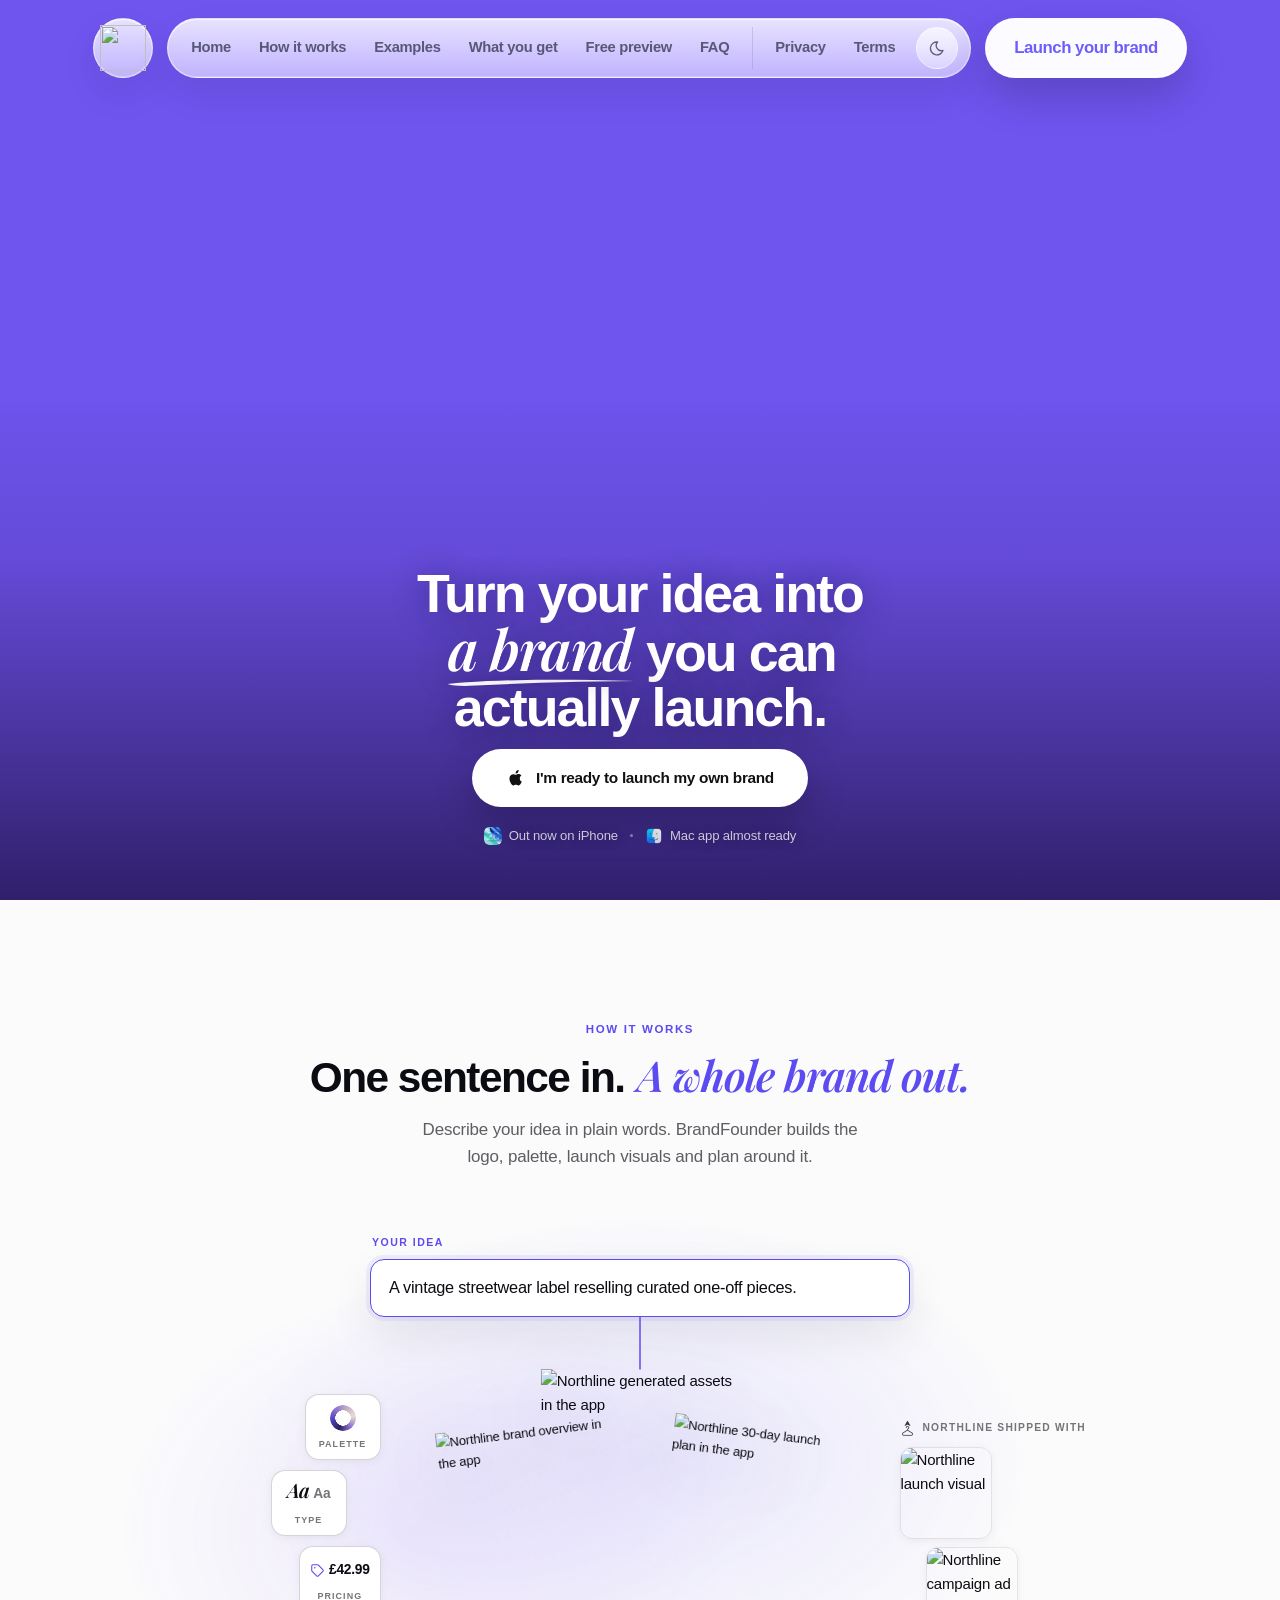
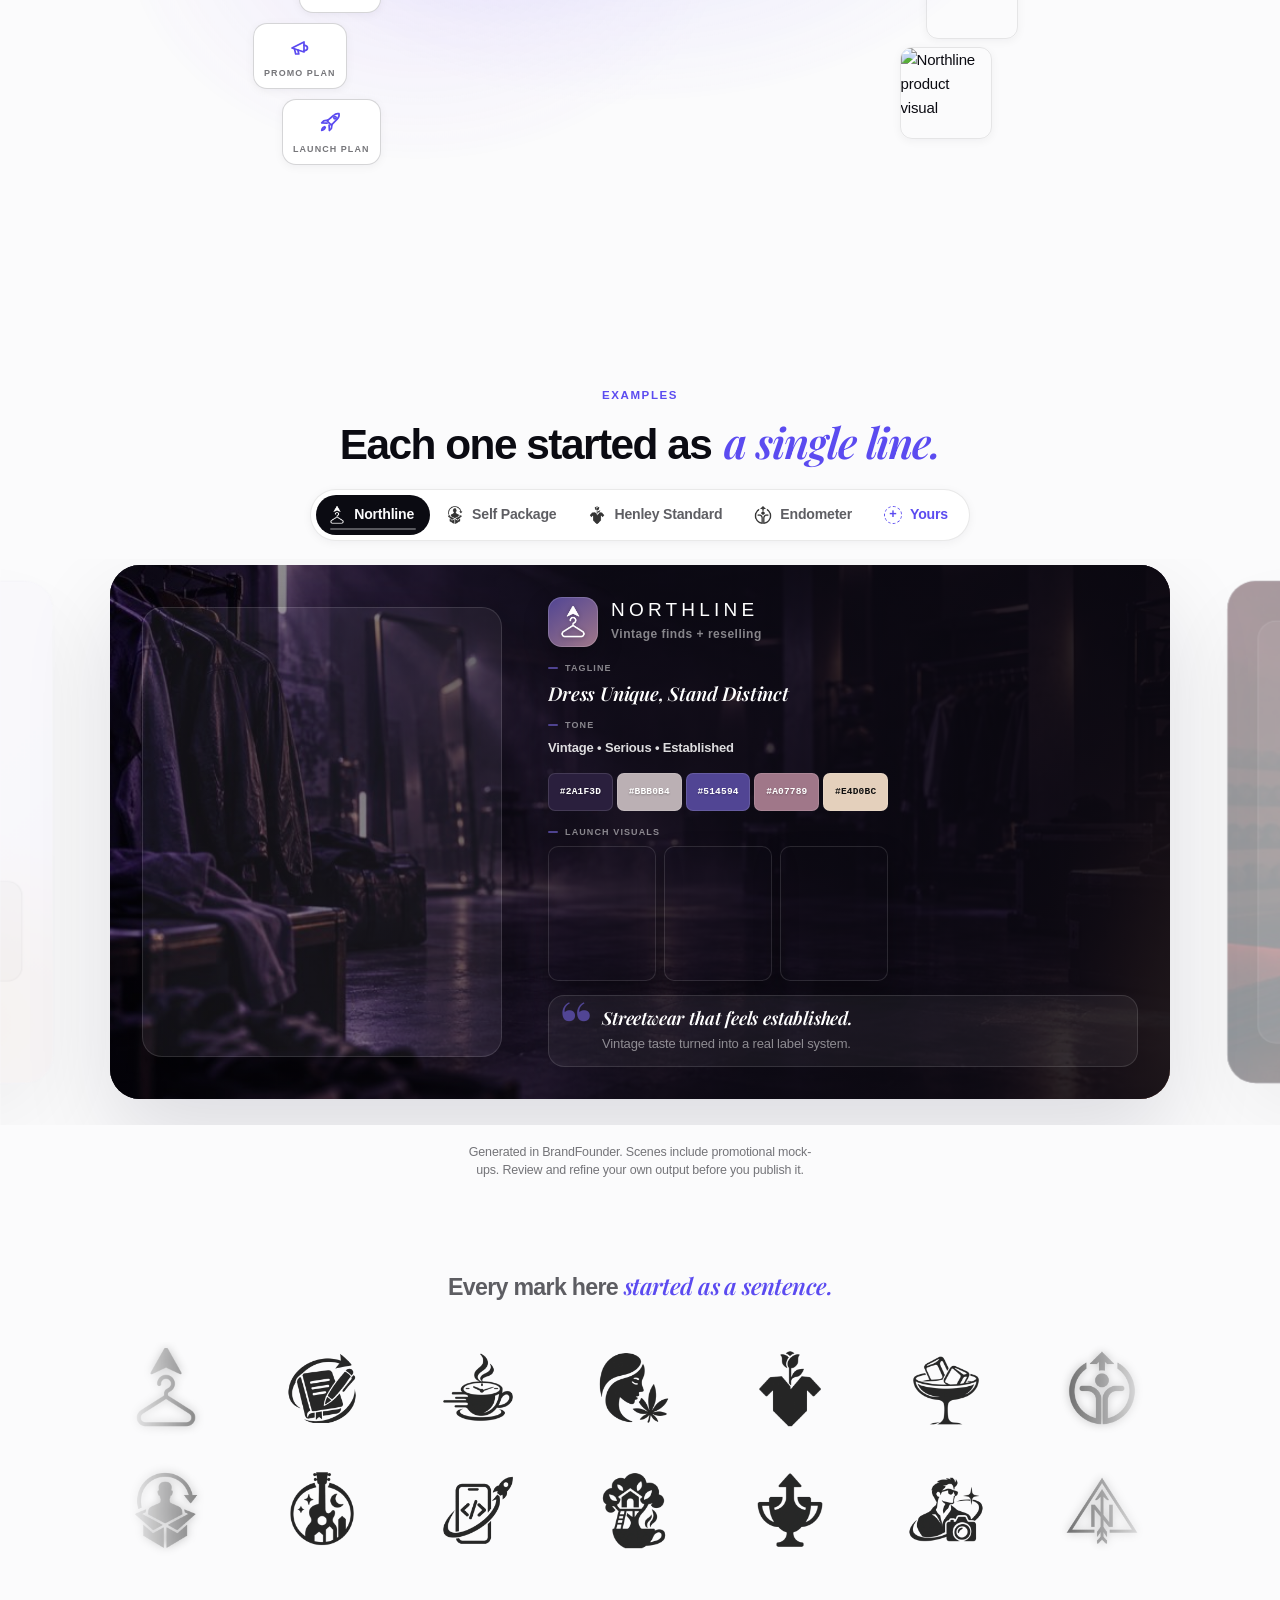
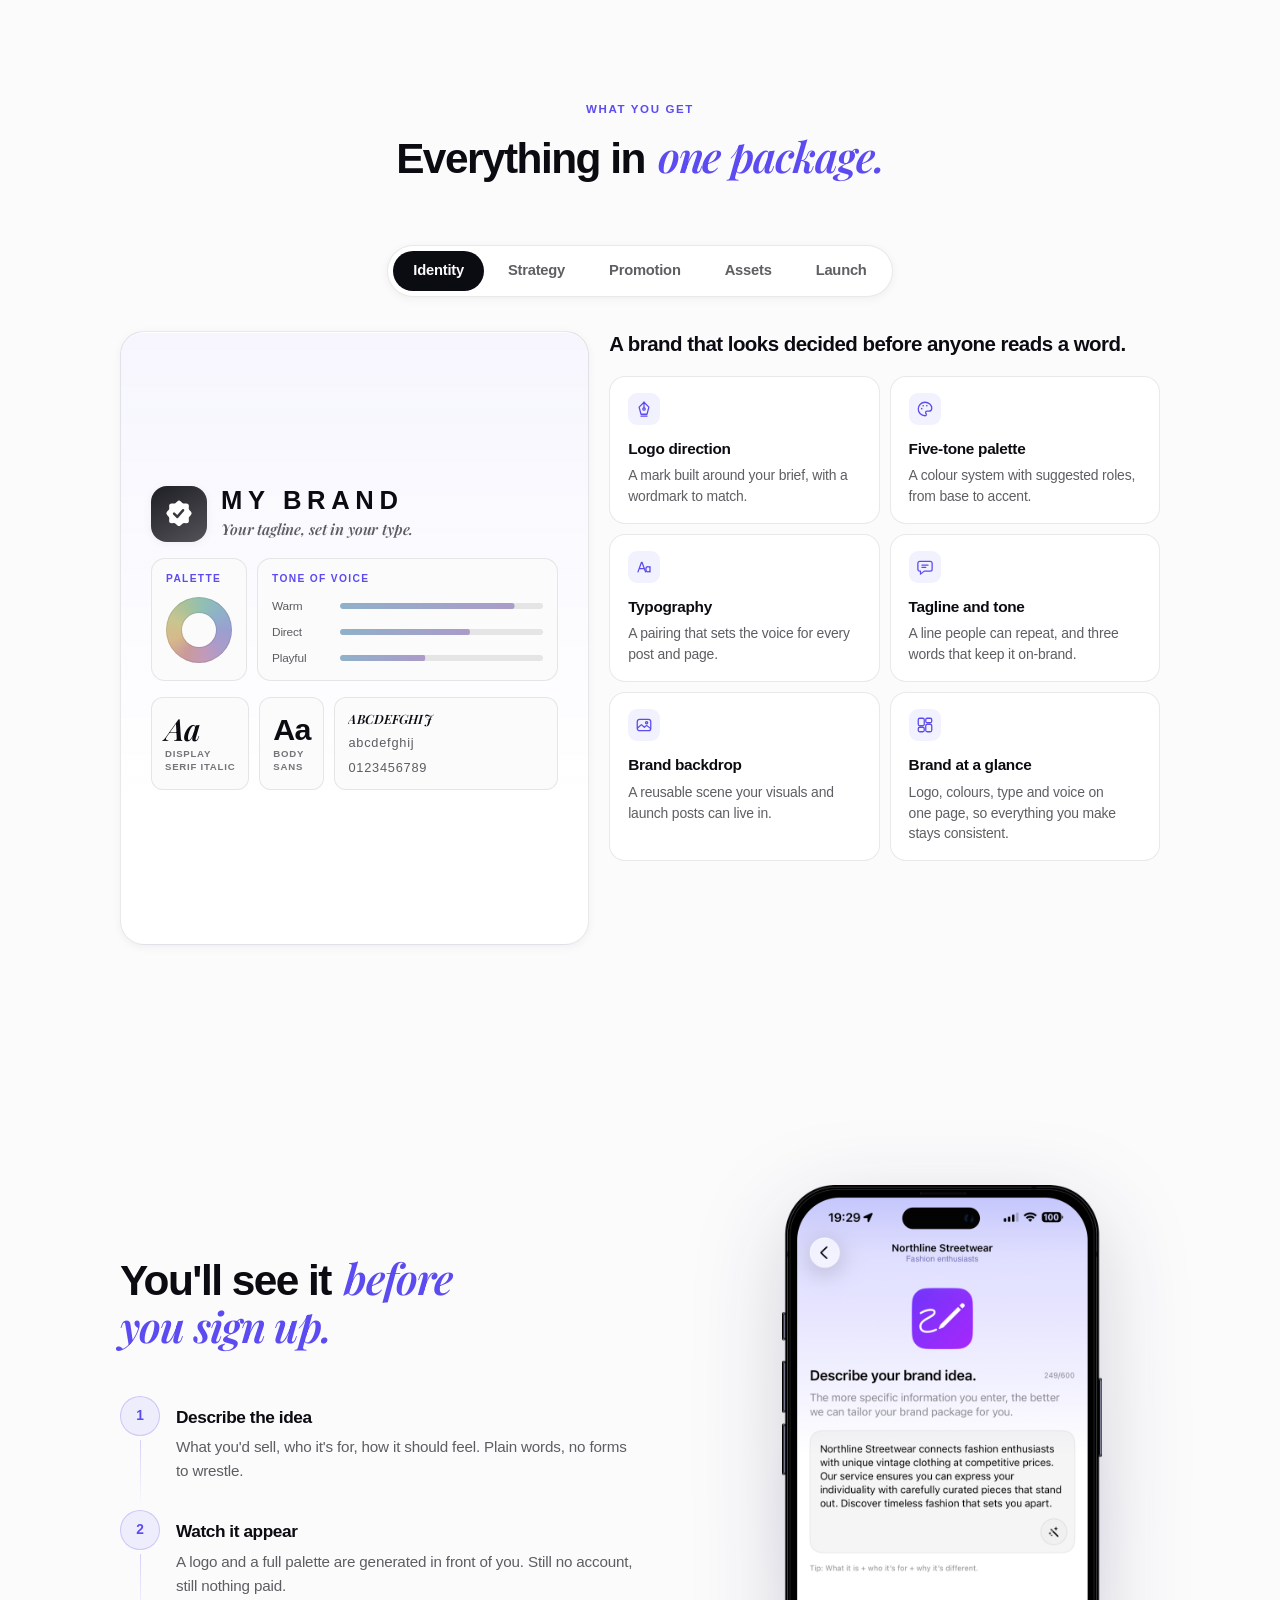
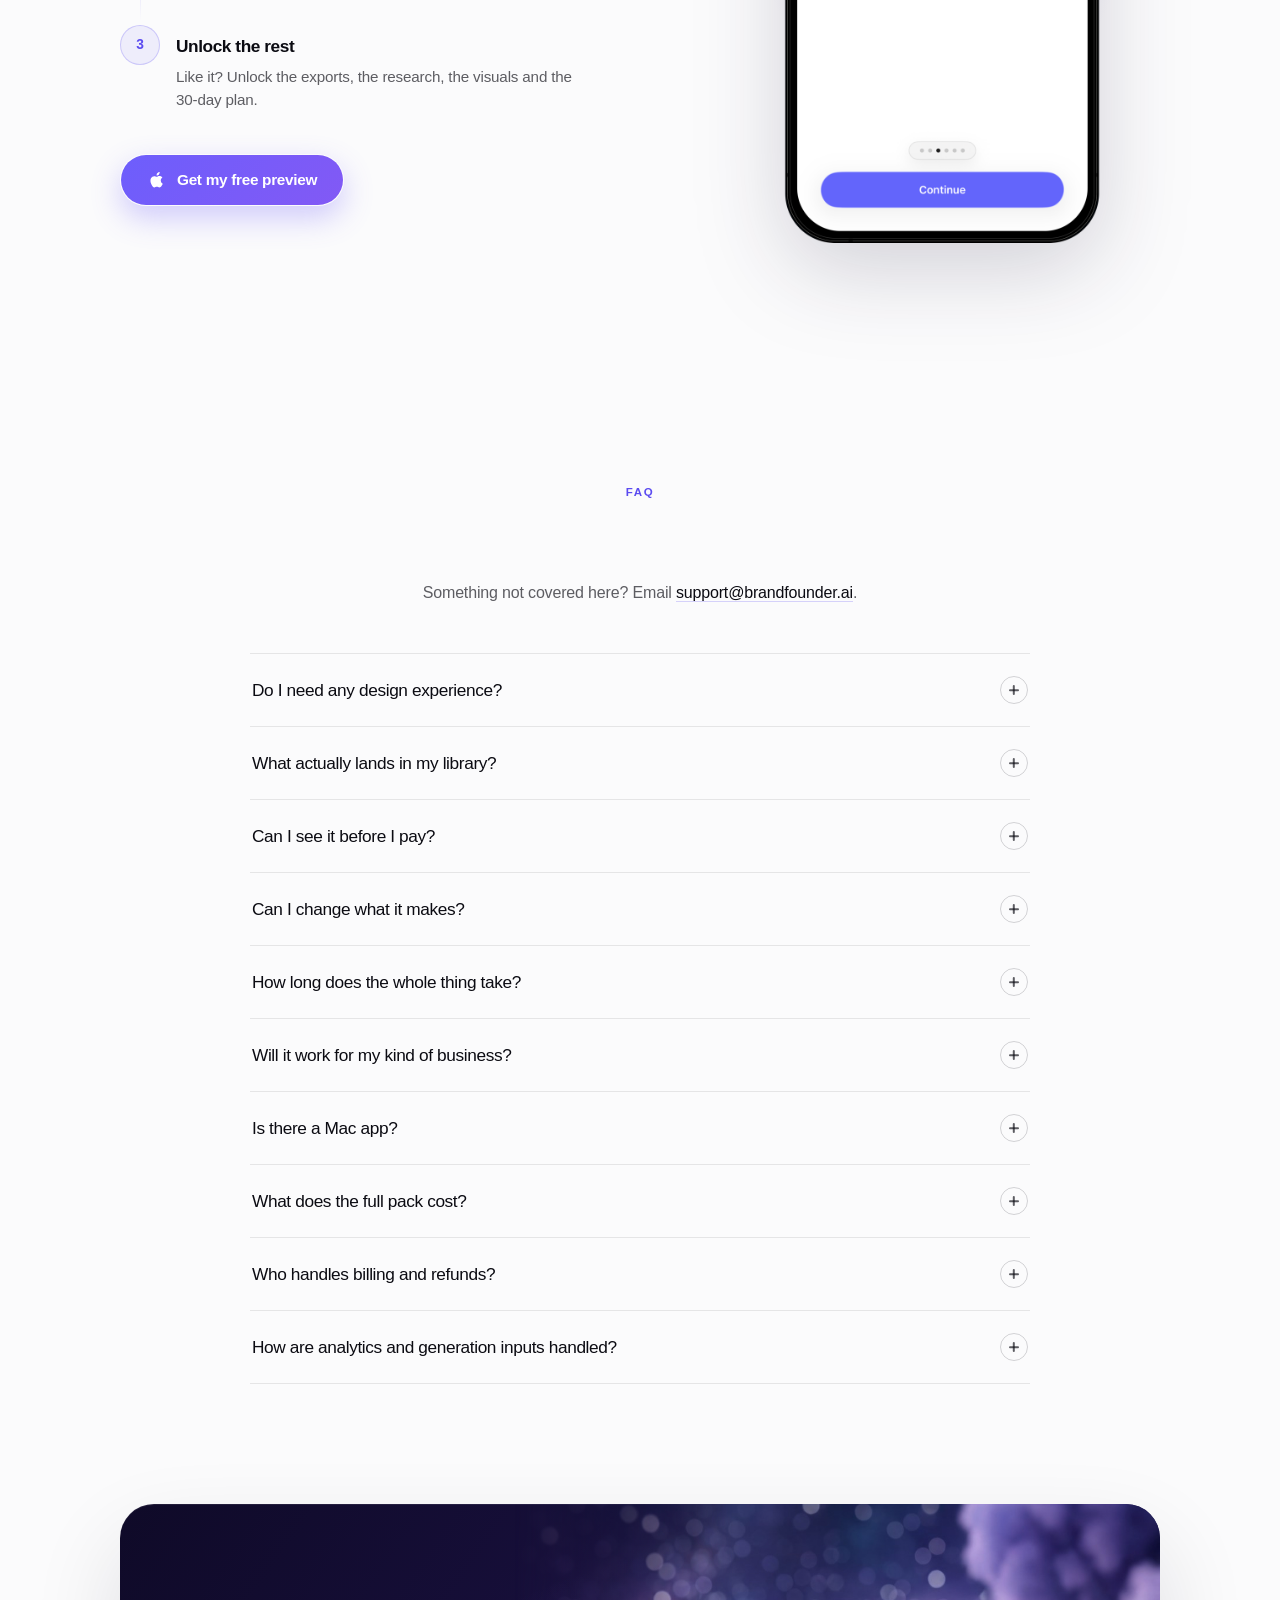
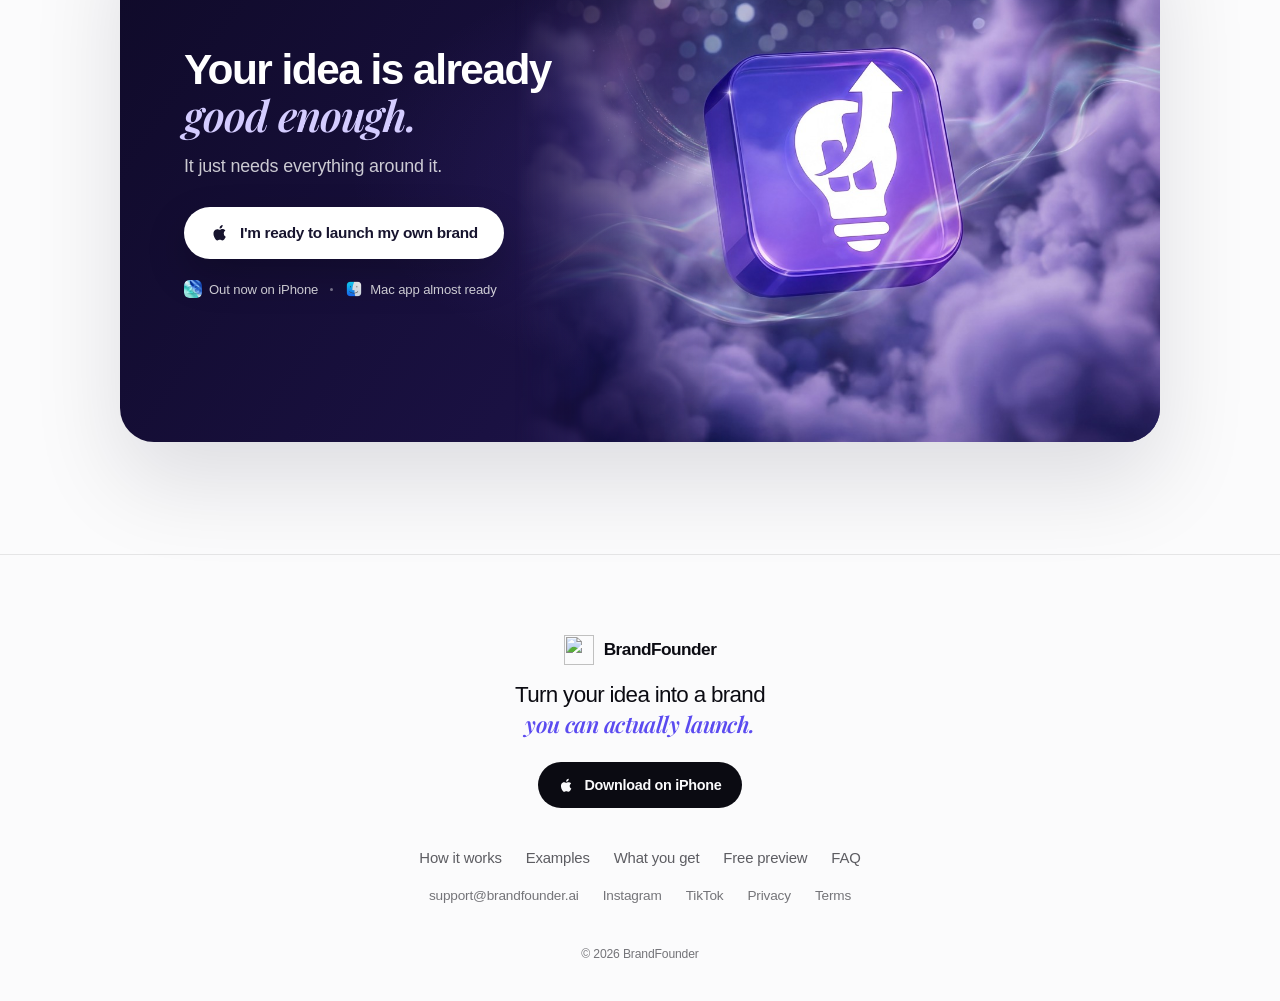
==== commit 76edd9be: "Make the homepage mobile-first - Fix the page widening past the phone width (example tab strip,   hi" ====
--- a/index.html
+++ b/index.html
@@ -35,14 +35,15 @@
     })();
   </script>
 
-  <link rel="preload" as="image" href="images/video/hero-cover-frames/frame-193.webp" fetchpriority="high" />
+  <link rel="preload" as="image" href="images/video/hero-cover-frames/frame-193.webp" media="(min-width: 761px)" fetchpriority="high" />
+  <link rel="preload" as="image" href="images/web/hero/hero_portrait_720.jpg" imagesrcset="images/web/hero/hero_portrait_720.jpg 725w, images/web/hero/hero_portrait_1080.jpg 1087w" imagesizes="100vw" media="(max-width: 760px)" fetchpriority="high" />
   <link rel="preload" as="font" type="font/ttf" href="assets/fonts/playfair-display/playfair-display-italic-variable.ttf" crossorigin />
-  <link rel="stylesheet" href="styles/fonts.css?v=15" />
-  <link rel="stylesheet" href="styles/site.css?v=15" />
-  <link rel="stylesheet" href="styles/navbar.css?v=15" />
-
-  <script src="scripts/navbar.js?v=15" defer></script>
-  <script src="scripts/site.js?v=15" defer></script>
+  <link rel="stylesheet" href="styles/fonts.css?v=26" />
+  <link rel="stylesheet" href="styles/site.css?v=26" />
+  <link rel="stylesheet" href="styles/navbar.css?v=26" />
+
+  <script src="scripts/navbar.js?v=26" defer></script>
+  <script src="scripts/site.js?v=26" defer></script>
 
   <script type="application/ld+json">
   {
@@ -84,6 +85,7 @@
             <li><a href="#faq">FAQ</a></li>
             <li class="nav-legal"><a href="pages/privacy-policy.html">Privacy</a></li>
             <li class="nav-legal"><a href="pages/terms.html">Terms</a></li>
+            <li class="nav-cta-item"><a class="nav-menu-cta" href="https://apps.apple.com/app/id6759218062" target="_blank" rel="noopener noreferrer"><img class="nmc-icon" src="images/icons/brandfounder-icon.png" alt="" width="44" height="44" loading="lazy" decoding="async" /><span class="nmc-text"><b>Launch your brand</b><small>Free preview on iPhone</small></span><svg class="nmc-arrow" viewBox="0 0 16 16" aria-hidden="true" fill="none" stroke="currentColor" stroke-width="1.8" stroke-linecap="round" stroke-linejoin="round"><path d="M3 8h10M9 4l4 4-4 4"/></svg></a></li>
           </ul>
         </nav>
         <button class="theme-toggle" id="theme-toggle" type="button" aria-label="Switch to dark mode" title="Switch to dark mode">
@@ -99,8 +101,12 @@
 
     <!-- ============================ HERO ============================ -->
     <section class="hero-section hero" id="top">
-      <img class="hero-frame" src="images/video/hero-cover-frames/frame-193.webp"
-           alt="" width="2880" height="1608" fetchpriority="high" decoding="async" />
+      <picture>
+        <source media="(max-width: 760px)" sizes="100vw"
+                srcset="images/web/hero/hero_portrait_720.jpg 725w, images/web/hero/hero_portrait_1080.jpg 1087w" width="1087" height="1350" />
+        <img class="hero-frame" src="images/video/hero-cover-frames/frame-193.webp"
+             alt="" width="2880" height="1608" fetchpriority="high" decoding="async" />
+      </picture>
 
       <div class="wrap hero-inner">
         <h1 class="h1 hero-title r" data-r>
--- a/styles/site.css
+++ b/styles/site.css
@@ -420,7 +420,24 @@
     line-height: 1.02;
     text-shadow: 0 3px 32px rgba(20, 7, 50, 0.44);
 }
-.hero-title .ser { color: #fff; font-size: 1.04em; }
+.hero-title .ser { position: relative; display: inline-block; isolation: isolate; color: #fff; font-size: 1.04em; }
+/* a white paintbrush swoosh under "a brand", painted left to right
+   once the headline has landed */
+.hero-title .ser::after {
+    content: "";
+    position: absolute;
+    left: -0.02em;
+    right: -0.04em;
+    bottom: -0.17em;
+    height: 0.2em;
+    z-index: -1;
+    background: url("data:image/svg+xml,%3Csvg xmlns='http://www.w3.org/2000/svg' viewBox='0 0 300 20' preserveAspectRatio='none'%3E%3Cpath fill='%23fff' d='M1 14.5C70 6.5 170 4.5 299 9C220 9.6 130 12.2 46 17.4C26 18.6 10 18.2 1 14.5Z'/%3E%3C/svg%3E") no-repeat center / 100% 100%;
+    filter: drop-shadow(0 2px 8px rgba(20, 7, 50, 0.28));
+    clip-path: inset(0 100% 0 0);
+    transition: clip-path 760ms cubic-bezier(0.65, 0, 0.35, 1) 650ms;
+}
+html:not(.js) .hero-title .ser::after,
+.hero-title.is-in .ser::after { clip-path: inset(0 0 0 0); }
 .hero-cta { color: #111; min-height: 58px; padding-inline: clamp(22px, 4vw, 34px); }
 
 /* "Out now on iPhone · Mac app almost ready" */
@@ -443,6 +460,43 @@
     .hero { padding-bottom: 28px; }
     .hero-title { font-size: clamp(1.85rem, 8vw, 2.6rem); max-width: 14ch; }
     .hero-cta { min-height: 54px; font-size: 0.9rem; padding-inline: 19px; }
+}
+
+/* Phones: the portrait render and the copy travel together as one
+   block, centred on the screen; the headline tucks up under the
+   render's faded bottom edge. The page colour above and below the
+   render continues its top and bottom edges, so neither seam shows. */
+@media (max-width: 760px) {
+    .hero {
+        display: flex;
+        flex-direction: column;
+        justify-content: center;
+        padding: 0 0 max(28px, env(safe-area-inset-bottom));
+        background: linear-gradient(90deg, #8168eb, #8461f1 25%, #8d5aee 50%, #9f51f2 75%, #b64ef9);
+    }
+    .hero > picture { position: relative; display: block; margin-bottom: -19vw; }
+    /* above the render, the colours of its top edge, fading softly into
+       the bottom-edge colours of the page (no seam, even before load) */
+    .hero > picture::before {
+        content: "";
+        position: absolute;
+        inset: -100svh 0 55% 0;
+        z-index: -3;
+        background: linear-gradient(90deg, #a383e8, #a07bec 25%, #8c6ef0 50%, #7f5df3 75%, #8357ed);
+        -webkit-mask-image: linear-gradient(180deg, #000 calc(100% - 40vw), transparent);
+        mask-image: linear-gradient(180deg, #000 calc(100% - 40vw), transparent);
+        pointer-events: none;
+    }
+    .hero-frame {
+        position: relative;
+        inset: auto;
+        width: 100%;
+        height: auto;
+        aspect-ratio: 1087 / 1350;
+        -webkit-mask-image: linear-gradient(180deg, transparent 0%, #000 7%, #000 74%, transparent 99%);
+        mask-image: linear-gradient(180deg, transparent 0%, #000 7%, #000 74%, transparent 99%);
+    }
+    .hero::after { background: linear-gradient(180deg, transparent 55%, rgba(26, 8, 57, 0.14) 72%, rgba(18, 7, 44, 0.6) 100%); }
 }
 
 /* ---------------------------------------------------------------
@@ -687,7 +741,8 @@
    in Space Grotesk. palette[2] is the card accent (--a).
    Panels stack in one grid cell so switching never changes height.
    --------------------------------------------------------------- */
-.ex-shell { display: grid; gap: 18px; }
+/* one shrinkable column, or the tab strip's width blows out the page on phones */
+.ex-shell { display: grid; grid-template-columns: minmax(0, 1fr); gap: 18px; }
 .ex-nav { display: flex; justify-content: center; }
 
 .ex-tabs,
@@ -956,35 +1011,31 @@
 }
 .ex-tone { font-size: 13px; font-weight: 600; opacity: 0.86; }
 
-/* five square swatches; hover one to read its hex */
-.ex-pal { display: flex; gap: 4px; }
+/* five swatch bars, each labelled with its hex (dark text on the
+   near-white tones, set by JS) */
+.ex-pal { display: flex; gap: 4px; max-width: 380px; }
 .ex-pal i {
     position: relative;
-    flex: 0 0 auto;
-    width: clamp(34px, 3.4vw, 42px);
-    aspect-ratio: 1;
-    border-radius: 6px;
+    flex: 1 1 0;
+    display: grid;
+    place-items: center;
+    min-width: 0;
+    height: 38px;
+    border-radius: 7px;
     background: var(--c);
     box-shadow: inset 0 0 0 1px var(--ex-line);
     transition: transform 300ms var(--ease);
 }
 .ex-pal i span {
-    position: absolute;
-    left: 50%; bottom: calc(100% + 6px);
-    transform: translate3d(-50%, 4px, 0);
-    padding: 3px 7px;
-    border-radius: 6px;
-    background: rgba(0, 0, 0, 0.8);
-    font: 600 0.62rem/1.2 var(--mono);
+    font: 600 9.5px/1 var(--mono);
+    letter-spacing: 0.02em;
     color: #fff;
+    text-shadow: 0 1px 2px rgba(0, 0, 0, 0.28);
     white-space: nowrap;
-    opacity: 0;
-    pointer-events: none;
-    transition: opacity 200ms ease, transform 260ms var(--ease);
-}
+}
+.ex-pal i.is-light span { color: #111; text-shadow: none; }
 @media (hover: hover) {
     .ex-pal i:hover { transform: translate3d(0, -3px, 0); }
-    .ex-pal i:hover span { opacity: 1; transform: translate3d(-50%, 0, 0); }
 }
 .ex-pal--ghost i { background: var(--ex-fill); box-shadow: inset 0 0 0 1px var(--ex-line); }
 
@@ -998,7 +1049,6 @@
     box-shadow: 0 12px 26px rgba(0, 0, 0, 0.3), inset 0 0 0 1px var(--ex-line);
     transition: transform 420ms var(--ease);
 }
-.ex-row--sq img { aspect-ratio: 1; }
 .ex-row img.is-sq { object-position: 12% 50%; }   /* keep a square ad's headline in frame */
 @media (hover: hover) { .ex-row img:hover { transform: translate3d(0, -4px, 0); } }
 
@@ -1092,12 +1142,113 @@
     .ex-hero { --exh: clamp(360px, 50vh, 500px); height: var(--exh); width: calc(var(--exh) * 0.8); max-height: none; }
     .ex-info { gap: 14px; }
     .ex-facts { gap: 12px; }
-    .ex-pal i { width: 34px; }
     .ex-k { margin-bottom: 7px; }
-    .ex-row { max-width: 380px; gap: 8px; }
-    .ex-row img { aspect-ratio: 1; border-radius: 10px; }
+    .ex-row { max-width: 340px; gap: 8px; }
+    .ex-pal { max-width: 340px; }
+    .ex-row img { border-radius: 10px; }
     .ex-quote { padding: 12px 16px 12px 54px; }
     .ex-qmark { font-size: 64px; }
+}
+
+/* Phones and tablets: a native swipe row of cards. Every card is fully
+   visible and tappable, the row scrolls with the finger (snapping card
+   to card sideways only), and the brand chips above jump to a card. */
+@media (max-width: 899px) {
+    .ex-nav { width: 100%; }
+    .ex-tabs {
+        width: 100%;
+        padding: 2px var(--gut);
+        border: 0;
+        border-radius: 0;
+        background: none;
+        box-shadow: none;
+        gap: 8px;
+        scroll-padding-inline: var(--gut);
+    }
+    .ex-tab {
+        height: 38px;
+        padding: 0 14px 0 10px;
+        font-size: 0.84rem;
+        background: var(--surface);
+        box-shadow: inset 0 0 0 1px var(--line);
+    }
+    .ex-tab.is-active { box-shadow: none; }
+    .ex-tab-bar { display: none; }
+
+    .ex-viewport {
+        --ex-card: min(84vw, 400px);
+        overflow-x: auto;
+        overflow-y: hidden;
+        overscroll-behavior-x: contain;
+        scroll-snap-type: x mandatory;
+        scrollbar-width: none;
+        -webkit-overflow-scrolling: touch;
+        touch-action: pan-x pan-y;
+        padding-block: 4px 30px;
+    }
+    .ex-viewport::-webkit-scrollbar { display: none; }
+    .ex-track {
+        display: flex;
+        gap: 12px;
+        width: max-content;
+        padding-inline: calc((100vw - var(--ex-card)) / 2);
+    }
+    .ex-slide,
+    .ex-slide.is-active,
+    .ex-slide.is-far {
+        flex: 0 0 var(--ex-card);
+        width: var(--ex-card);
+        transform: none;
+        opacity: 1;
+        transition: none;
+        cursor: auto;
+        scroll-snap-align: center;
+        scroll-snap-stop: always;
+        box-shadow: var(--shadow-md), inset 0 0 0 1px var(--ex-line);
+    }
+    .ex-slide:not(.is-active) .ex-panel { pointer-events: auto; }
+
+    /* compact card: image, name, line, palette strip, visuals */
+    .ex-panel { gap: 14px; padding: 10px 10px 16px; }
+    .ex-hero { aspect-ratio: 6 / 5; max-height: none; border-radius: 16px; }
+    .ex-hero img { object-position: 50% 42%; }
+    .ex-info { gap: 14px; padding-inline: 6px; }
+    .ex-id { gap: 11px; }
+    .ex-tile { width: 42px; height: 42px; border-radius: 12px; }
+    .ex-tile img { width: 27px; height: 27px; }
+    .ex-wm { font-size: 19px; }
+    .ex-wm--northline { font-size: 16px; letter-spacing: 3.4px; }
+    .ex-wm--henley { font-size: 16px; letter-spacing: 3px; }
+    .ex-wm--endometer { font-size: 20px; }
+    .ex-wm--selfpackage { font-size: 21px; }
+    .ex-cat { font-size: 11.5px; letter-spacing: 0.3px; }
+
+    .ex-facts { gap: 10px; }
+    .ex-fact { gap: 4px; }
+    .ex-tagline { font-size: 17px; }
+    .ex-tone { font-size: 12.5px; }
+
+    /* the palette as one continuous strip */
+    .ex-pal { gap: 0; border-radius: 10px; overflow: hidden; box-shadow: inset 0 0 0 1px var(--ex-line); }
+    .ex-pal { max-width: none; }
+    .ex-pal i { height: 34px; border-radius: 0; box-shadow: none; }
+    .ex-pal--ghost { gap: 5px; overflow: visible; box-shadow: none; border-radius: 0; }
+    .ex-pal--ghost i { border-radius: 8px; }
+
+    .ex-k { margin-bottom: 7px; }
+    .ex-row { gap: 6px; }
+    .ex-row img { border-radius: 10px; box-shadow: inset 0 0 0 1px var(--ex-line); }
+
+    .ex-quote { display: none; }
+    .ex-quote--yours { display: grid; padding: 14px 16px; }
+}
+
+/* swipe hint dots (phones only) */
+.ex-dots { display: none; }
+@media (max-width: 899px) {
+    .ex-dots { display: flex; justify-content: center; gap: 6px; margin-top: -14px; }
+    .ex-dots i { width: 6px; height: 6px; border-radius: 3px; background: var(--line-2); transition: width 300ms var(--ease), background-color 300ms ease; }
+    .ex-dots i.is-on { width: 18px; background: var(--text); }
 }
 
 /* ---------------------------------------------------------------
@@ -1166,7 +1317,7 @@
 /* ---------------------------------------------------------------
    11 · WHAT YOU GET — the pack, one tab at a time
    --------------------------------------------------------------- */
-.pk { display: grid; justify-items: center; gap: clamp(22px, 3vw, 34px); }
+.pk { display: grid; grid-template-columns: minmax(0, 1fr); justify-items: center; gap: clamp(22px, 3vw, 34px); }
 
 .pk-tab {
     position: relative;
@@ -1267,6 +1418,64 @@
     .pk-panel { grid-template-columns: minmax(0, 0.92fr) minmax(0, 1.08fr); gap: 20px; align-items: stretch; align-content: stretch; }
     .pk-visual { min-height: 420px; }
     .pk-copy { display: grid; align-content: start; gap: 14px; }
+}
+
+/* Phones: the cards collapse into one grouped list (icon beside the
+   text), and each tab ends with a button to the next one. */
+.pk-next { display: none; }
+@media (max-width: 619px) {
+    .pk-tabs { width: 100%; padding: 4px; gap: 0; }
+    .pk-tab { flex: 1 1 auto; height: 38px; padding: 0 6px; font-size: 0.79rem; letter-spacing: -0.02em; }
+    /* only the open tab takes up room, so short tabs leave no gap */
+    .pk-stage { position: relative; }
+    .pk-panel:not(.is-active) { position: absolute; inset: 0 0 auto; }
+    .pk-ind { top: 4px; height: 38px; }
+    .pk-visual { min-height: 0; }
+    .pk-viz { padding: 20px 18px; }
+    .pk-desc { margin: 4px 2px 2px; font-size: 1.12rem; }
+    .pk-cards {
+        gap: 0;
+        border: 1px solid var(--line);
+        border-radius: 18px;
+        background: var(--card);
+        box-shadow: inset 0 1px 0 var(--edge);
+        overflow: hidden;
+    }
+    .pk-card {
+        display: grid;
+        grid-template-columns: 34px minmax(0, 1fr);
+        column-gap: 14px;
+        padding: 14px 16px;
+        border: 0;
+        border-radius: 0;
+        background: none;
+        box-shadow: none;
+    }
+    .pk-card + .pk-card { border-top: 1px solid var(--line); }
+    .pk-ic { grid-row: span 2; width: 34px; height: 34px; margin: 0; }
+    .pk-card h3 { margin: 1px 0 2px; font-size: 0.95rem; }
+    .pk-card p { font-size: 0.85rem; line-height: 1.45; }
+
+    .pk-next {
+        display: flex;
+        align-items: center;
+        justify-content: space-between;
+        gap: 12px;
+        width: 100%;
+        margin-top: 12px;
+        padding: 14px 16px 14px 18px;
+        border: 1px solid var(--accent-line);
+        border-radius: 16px;
+        background: var(--accent-soft);
+        color: var(--text);
+        font-size: 0.92rem;
+        font-weight: 600;
+        letter-spacing: -0.015em;
+        text-align: left;
+    }
+    .pk-next small { display: block; font-size: 0.7rem; font-weight: 700; letter-spacing: 0.12em; text-transform: uppercase; color: var(--accent-ink); }
+    .pk-next svg { flex: 0 0 auto; width: 32px; height: 32px; padding: 8px; border-radius: 50%; background: var(--accent); color: #fff; }
+    .pk-next:active { transform: scale(0.985); }
 }
 
 /* shared viz bits */
@@ -1523,6 +1732,7 @@
 /* ---------------------------------------------------------------
    12 · FREE PREVIEW — steps beside the real onboarding screen
    --------------------------------------------------------------- */
+.preview { overflow-x: clip; }   /* the phone's glow must never widen the page */
 .pv { display: grid; gap: clamp(44px, 6vw, 72px); align-items: center; }
 .pv-copy { display: grid; justify-items: start; }
 .pv-copy .ser { color: var(--accent-ink); }
@@ -1567,6 +1777,34 @@
     :root:not([data-theme="dark"]) .pv-phone img { filter: drop-shadow(0 26px 44px rgba(20, 18, 50, 0.18)); }
 }
 :root[data-theme="light"] .pv-phone img { filter: drop-shadow(0 26px 44px rgba(20, 18, 50, 0.18)); }
+
+/* Phones and tablets: the onboarding screen sits right under the
+   heading (top of the phone only, fading out), then the steps. */
+@media (max-width: 899px) {
+    .pv { gap: 0; }
+    .pv-copy { display: contents; }
+    .pv-copy > .eyebrow { order: 1; }
+    .pv-copy > .h2 { order: 2; }
+    .pv-phone { order: 3; }
+    .pv-steps { order: 4; margin-top: 18px; }
+    .pv-cta { order: 5; justify-items: stretch; }
+    .pv-cta .btn { justify-content: center; }
+    .pv-phone {
+        --pv-w: min(260px, 66vw);
+        width: var(--pv-w);
+        height: calc(var(--pv-w) * 1564 / 760 * 0.58);
+        margin-top: 28px;
+    }
+    .pv-phone img {
+        height: 100%;
+        object-fit: cover;
+        object-position: 50% 0;
+        -webkit-mask-image: linear-gradient(180deg, #000 62%, transparent 96%);
+        mask-image: linear-gradient(180deg, #000 62%, transparent 96%);
+        filter: none;
+    }
+    .pv-phone::before { inset: 4% -14% 10%; }
+}
 
 @media (min-width: 900px) {
     .pv { grid-template-columns: minmax(0, 1.1fr) minmax(0, 0.9fr); }
--- a/styles/navbar.css
+++ b/styles/navbar.css
@@ -79,8 +79,8 @@
     border: 1px solid var(--nav-border);
     background: var(--nav-surface);
     box-shadow: var(--nav-shadow);
-    backdrop-filter: blur(28px) saturate(1.35);
-    -webkit-backdrop-filter: blur(28px) saturate(1.35);
+    backdrop-filter: blur(14px) saturate(1.15);
+    -webkit-backdrop-filter: blur(14px) saturate(1.15);
     text-decoration: none;
     cursor: pointer;
     transform: translate3d(var(--brand-shift), 0, 0);
@@ -124,8 +124,8 @@
     border: 1px solid var(--nav-border);
     background: var(--nav-surface);
     box-shadow: var(--nav-shadow);
-    backdrop-filter: blur(30px) saturate(1.4);
-    -webkit-backdrop-filter: blur(30px) saturate(1.4);
+    backdrop-filter: blur(14px) saturate(1.15);
+    -webkit-backdrop-filter: blur(14px) saturate(1.15);
     overflow: hidden;
     opacity: 1;
     transform-origin: center;
@@ -373,9 +373,27 @@
         box-shadow: var(--nav-shadow);
         pointer-events: auto;
         overflow: visible;
-        backdrop-filter: blur(28px) saturate(1.5);
-        -webkit-backdrop-filter: blur(28px) saturate(1.5);
-    }
+        position: relative;
+        /* the blur lives on a pseudo-element: a backdrop-filter on the
+           pill itself would make it the containing block of the fixed
+           menu, which then lays out inside the pill and spills past the
+           screen edge, widening the whole page on phones */
+        backdrop-filter: none;
+        -webkit-backdrop-filter: none;
+    }
+
+    .navbar-pill::before {
+        content: "";
+        position: absolute;
+        inset: 0;
+        z-index: -1;
+        border-radius: inherit;
+        backdrop-filter: blur(14px) saturate(1.15);
+        -webkit-backdrop-filter: blur(14px) saturate(1.15);
+        pointer-events: none;
+    }
+
+    .navbar.nav-open .navbar-pill::before { display: none; }
 
     .nav-links {
         position: static;
@@ -414,7 +432,9 @@
         opacity: 0;
         visibility: hidden;
         pointer-events: none;
-        transform: scale(1.045);
+        /* settles from slightly small: never larger than the screen,
+           or mobile browsers widen the page to fit it */
+        transform: scale(0.97);
         transition:
             opacity 340ms cubic-bezier(0.22, 1, 0.36, 1),
             transform 440ms cubic-bezier(0.22, 1, 0.36, 1),
@@ -427,8 +447,8 @@
         content: "";
         position: fixed;
         top: -20%;
-        right: -30%;
-        width: 90vw;
+        right: 0;
+        width: 80vw;
         aspect-ratio: 1;
         border-radius: 50%;
         background: radial-gradient(circle at center, var(--nav-overlay-glow), transparent 65%);
@@ -475,6 +495,7 @@
     .nav-links ul.show > li:nth-child(9) { transition-delay: 490ms; }
 
     .nav-links a {
+        display: flex;
         justify-content: flex-start;
         align-items: baseline;
         gap: 16px;
@@ -494,9 +515,9 @@
 
     .nav-links a::before {
         content: "0" counter(bfnav);
-        font-family: "Instrument Serif", "Times New Roman", Georgia, serif;
+        font-family: "Playfair Display", Georgia, serif;
         font-style: italic;
-        font-weight: 400;
+        font-weight: 600;
         font-size: 0.55em;
         letter-spacing: 0;
         color: var(--nav-overlay-index);
@@ -782,8 +803,8 @@
    cut-off.
 ================================ */
 .navbar {
-    --nav-scrim-top: rgba(8, 8, 15, 0.34);
-    --nav-scrim-mid: rgba(8, 8, 15, 0.08);
+    --nav-scrim-top: rgba(8, 8, 15, 0.2);
+    --nav-scrim-mid: rgba(8, 8, 15, 0.04);
 }
 
 .navbar::before {
@@ -791,10 +812,10 @@
     position: absolute;
     inset: 0 0 auto 0;
     z-index: -1;
-    height: calc(100% + 64px);
+    height: calc(100% + 36px);
     background: linear-gradient(180deg, var(--nav-scrim-top) 0%, var(--nav-scrim-mid) 55%, transparent 100%);
-    backdrop-filter: blur(16px);
-    -webkit-backdrop-filter: blur(16px);
+    backdrop-filter: blur(3px);
+    -webkit-backdrop-filter: blur(3px);
     -webkit-mask-image: linear-gradient(180deg, #000 0%, rgba(0, 0, 0, 0.85) 40%, rgba(0, 0, 0, 0.35) 72%, transparent 100%);
     mask-image: linear-gradient(180deg, #000 0%, rgba(0, 0, 0, 0.85) 40%, rgba(0, 0, 0, 0.35) 72%, transparent 100%);
     opacity: 0;
@@ -808,19 +829,19 @@
 
 @media (prefers-color-scheme: light) {
     .navbar {
-        --nav-scrim-top: rgba(251, 251, 252, 0.5);
-        --nav-scrim-mid: rgba(251, 251, 252, 0.12);
+        --nav-scrim-top: rgba(251, 251, 252, 0.3);
+        --nav-scrim-mid: rgba(251, 251, 252, 0.06);
     }
 }
 
 html[data-theme="light"] .navbar {
-    --nav-scrim-top: rgba(251, 251, 252, 0.5);
-    --nav-scrim-mid: rgba(251, 251, 252, 0.12);
+    --nav-scrim-top: rgba(251, 251, 252, 0.3);
+    --nav-scrim-mid: rgba(251, 251, 252, 0.06);
 }
 
 html[data-theme="dark"] .navbar {
-    --nav-scrim-top: rgba(8, 8, 15, 0.34);
-    --nav-scrim-mid: rgba(8, 8, 15, 0.08);
+    --nav-scrim-top: rgba(8, 8, 15, 0.2);
+    --nav-scrim-mid: rgba(8, 8, 15, 0.04);
 }
 
 /* over the purple hero: blur only, with the faintest violet */
@@ -833,3 +854,94 @@
 .navbar.nav-open::before {
     opacity: 0;
 }
+
+/* ================================
+   Mobile: the menu carries the CTA.
+   The top bar is just the menu button; "Launch your brand" lives
+   at the foot of the fullscreen menu as an app-style card.
+================================ */
+.nav-cta-item { display: none; }
+
+@media (max-width: 920px) {
+    .navbar-cta,
+    .navbar.is-scrolled .navbar-cta {
+        display: none;
+    }
+
+    /* legal links: quieter than the sections */
+    .nav-links li.nav-legal a {
+        padding: 8px 4px;
+        border-bottom: none;
+        font-size: 0.95rem;
+        font-weight: 600;
+        letter-spacing: -0.01em;
+        color: var(--nav-text);
+    }
+    .nav-links li.nav-legal a::before { content: none; }
+    .nav-links li:not(.nav-legal) + li.nav-legal { margin-top: 10px; }
+
+    .nav-cta-item { display: block; margin-top: 22px; }
+    .nav-links a.nav-menu-cta {
+        position: relative;
+        display: flex;
+        align-items: center;
+        gap: 14px;
+        padding: 12px 18px 12px 12px;
+        border: 1px solid rgba(255, 255, 255, 0.22);
+        border-radius: 22px;
+        background:
+            radial-gradient(120% 140% at 0% 0%, rgba(255, 255, 255, 0.22), transparent 55%),
+            linear-gradient(135deg, #8a74ff 0%, #6d5efc 48%, #4c3ce8 100%);
+        box-shadow:
+            0 22px 46px rgba(76, 60, 232, 0.38),
+            inset 0 1px 0 rgba(255, 255, 255, 0.32);
+        color: #fff;
+        overflow: hidden;
+        isolation: isolate;
+    }
+    .nav-links a.nav-menu-cta::before { content: none; }
+    /* a slow sheen across the card */
+    .nav-links a.nav-menu-cta::after {
+        content: "";
+        position: absolute;
+        inset: 0;
+        z-index: -1;
+        background: linear-gradient(110deg, transparent 35%, rgba(255, 255, 255, 0.2) 50%, transparent 65%);
+        transform: translate3d(-100%, 0, 0);
+    }
+    .nav-links ul.show a.nav-menu-cta::after { animation: nmc-sheen 3.2s ease-in-out 900ms infinite; }
+    @keyframes nmc-sheen { 0% { transform: translate3d(-100%, 0, 0); } 45%, 100% { transform: translate3d(100%, 0, 0); } }
+
+    .nav-links a.nav-menu-cta:hover,
+    .nav-links a.nav-menu-cta:active {
+        padding-left: 12px;
+        color: #fff;
+        background:
+            radial-gradient(120% 140% at 0% 0%, rgba(255, 255, 255, 0.26), transparent 55%),
+            linear-gradient(135deg, #9583ff 0%, #7465fd 48%, #5242ea 100%);
+    }
+    .nav-links a.nav-menu-cta:active { transform: scale(0.98); }
+
+    .nmc-icon {
+        flex: 0 0 auto;
+        width: 46px;
+        height: 46px;
+        border-radius: 12px;
+        box-shadow: 0 6px 16px rgba(20, 10, 70, 0.35), 0 0 0 1px rgba(255, 255, 255, 0.24);
+    }
+    .nmc-text { display: grid; gap: 2px; min-width: 0; flex: 1 1 auto; }
+    .nmc-text b { font-size: 1.12rem; font-weight: 700; letter-spacing: -0.025em; line-height: 1.15; }
+    .nmc-text small { font-size: 0.8rem; font-weight: 500; letter-spacing: -0.005em; color: rgba(255, 255, 255, 0.78); }
+    .nmc-arrow {
+        flex: 0 0 auto;
+        width: 34px;
+        height: 34px;
+        padding: 9px;
+        border-radius: 50%;
+        background: rgba(255, 255, 255, 0.18);
+    }
+}
+
+@media (max-width: 920px) and (prefers-reduced-motion: reduce) {
+    .nav-links ul.show a.nav-menu-cta::after { animation: none; }
+}
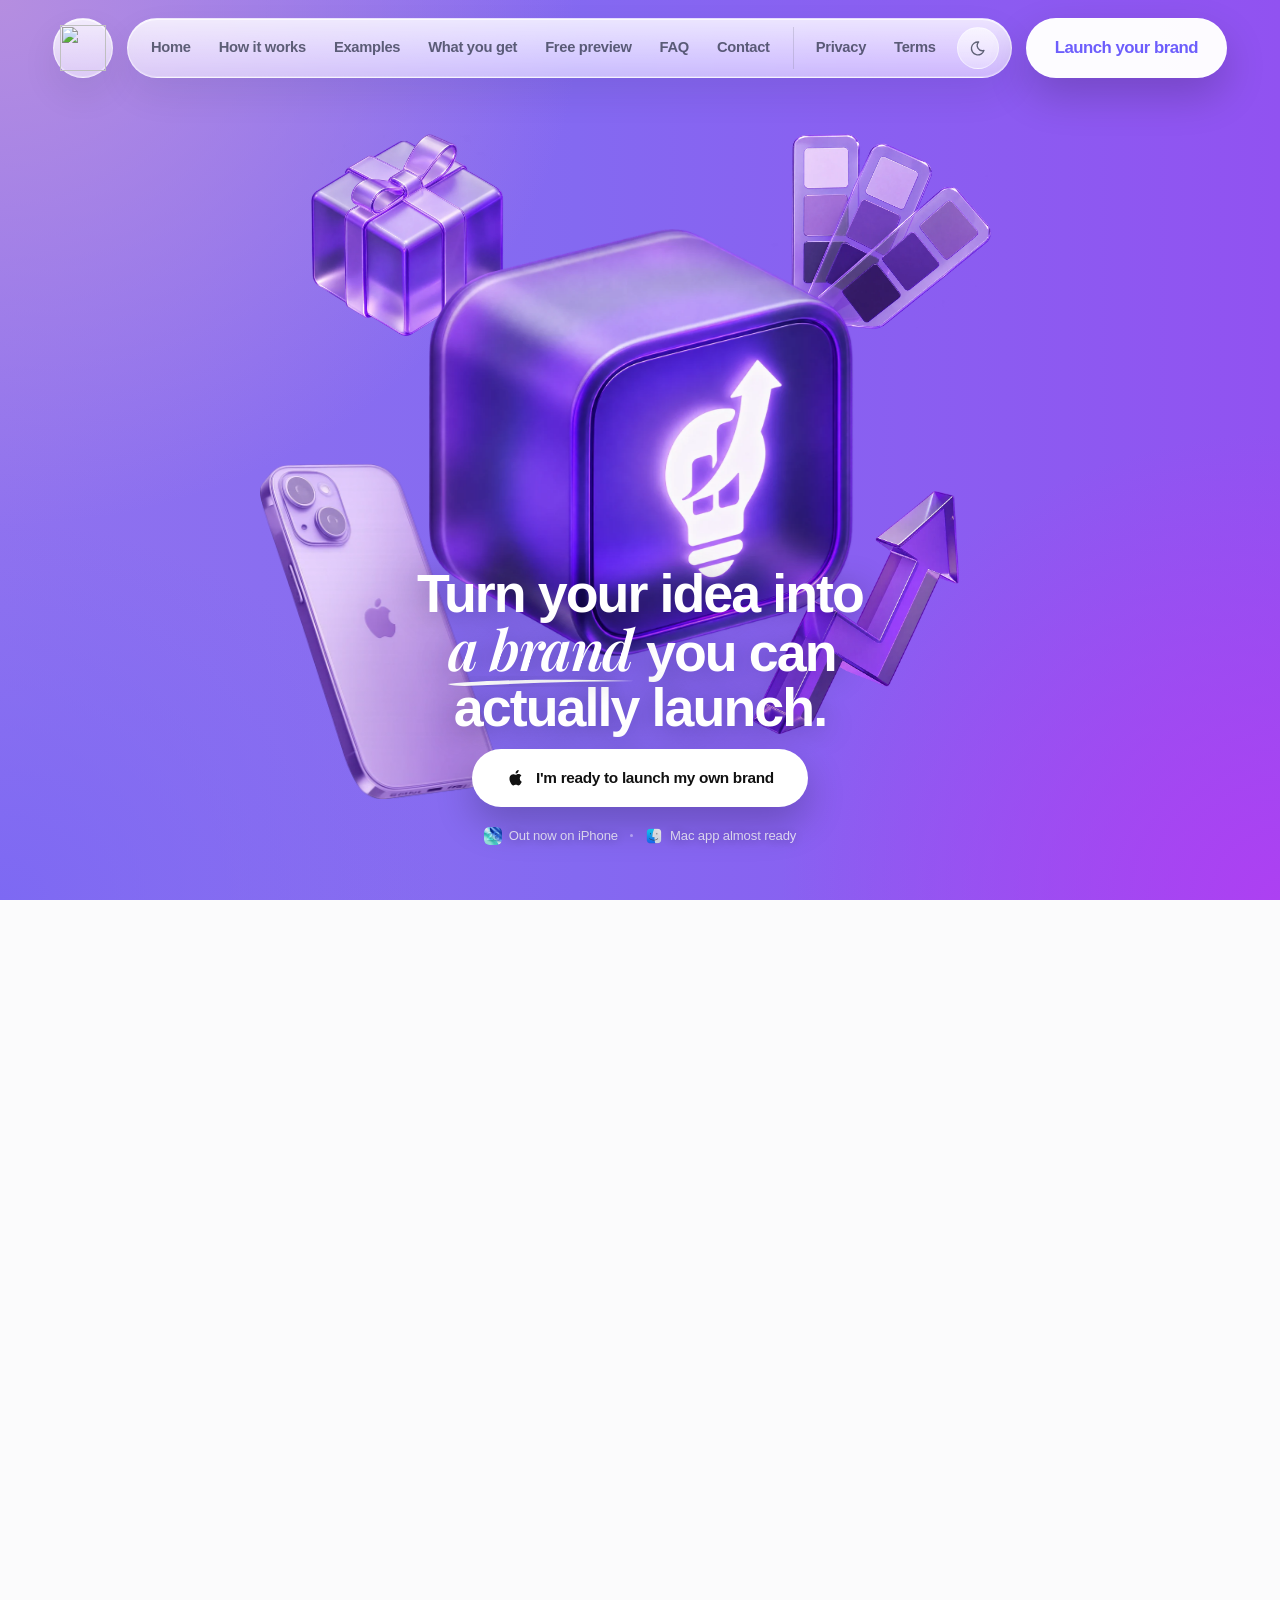
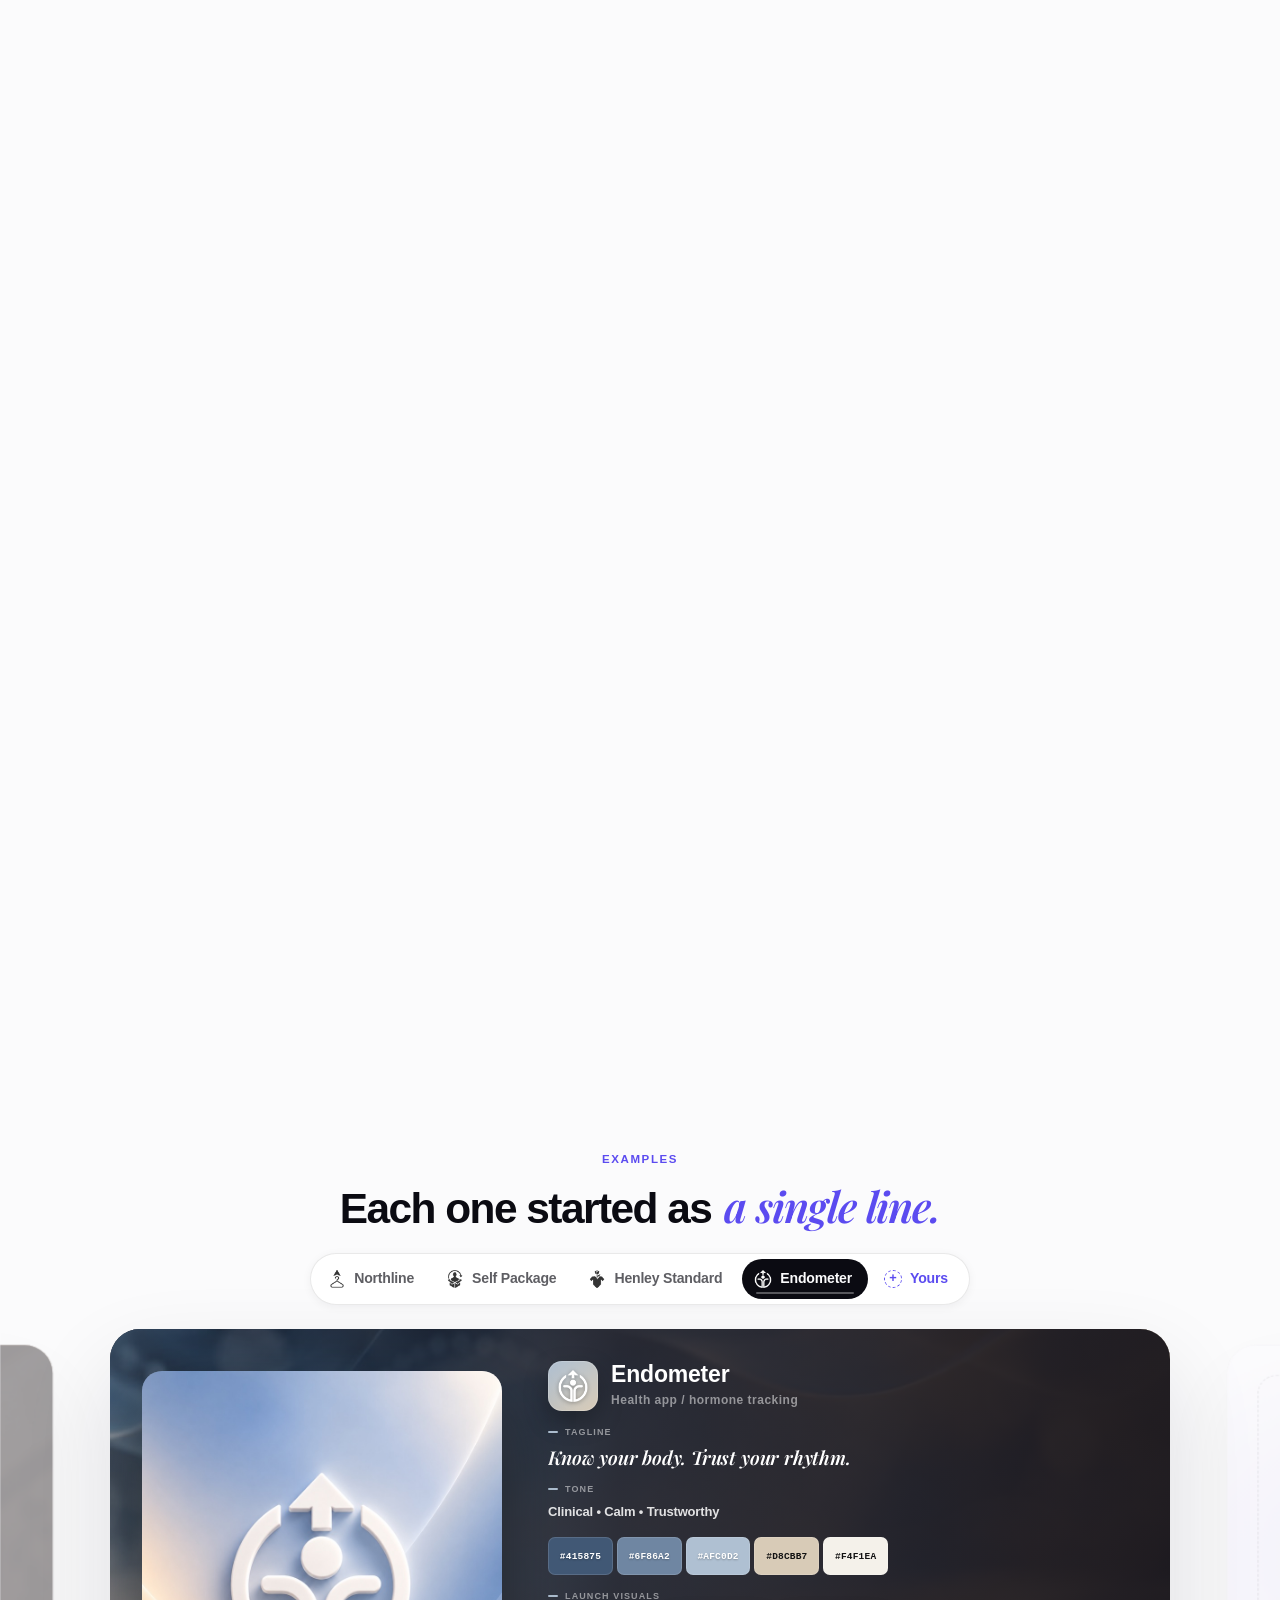
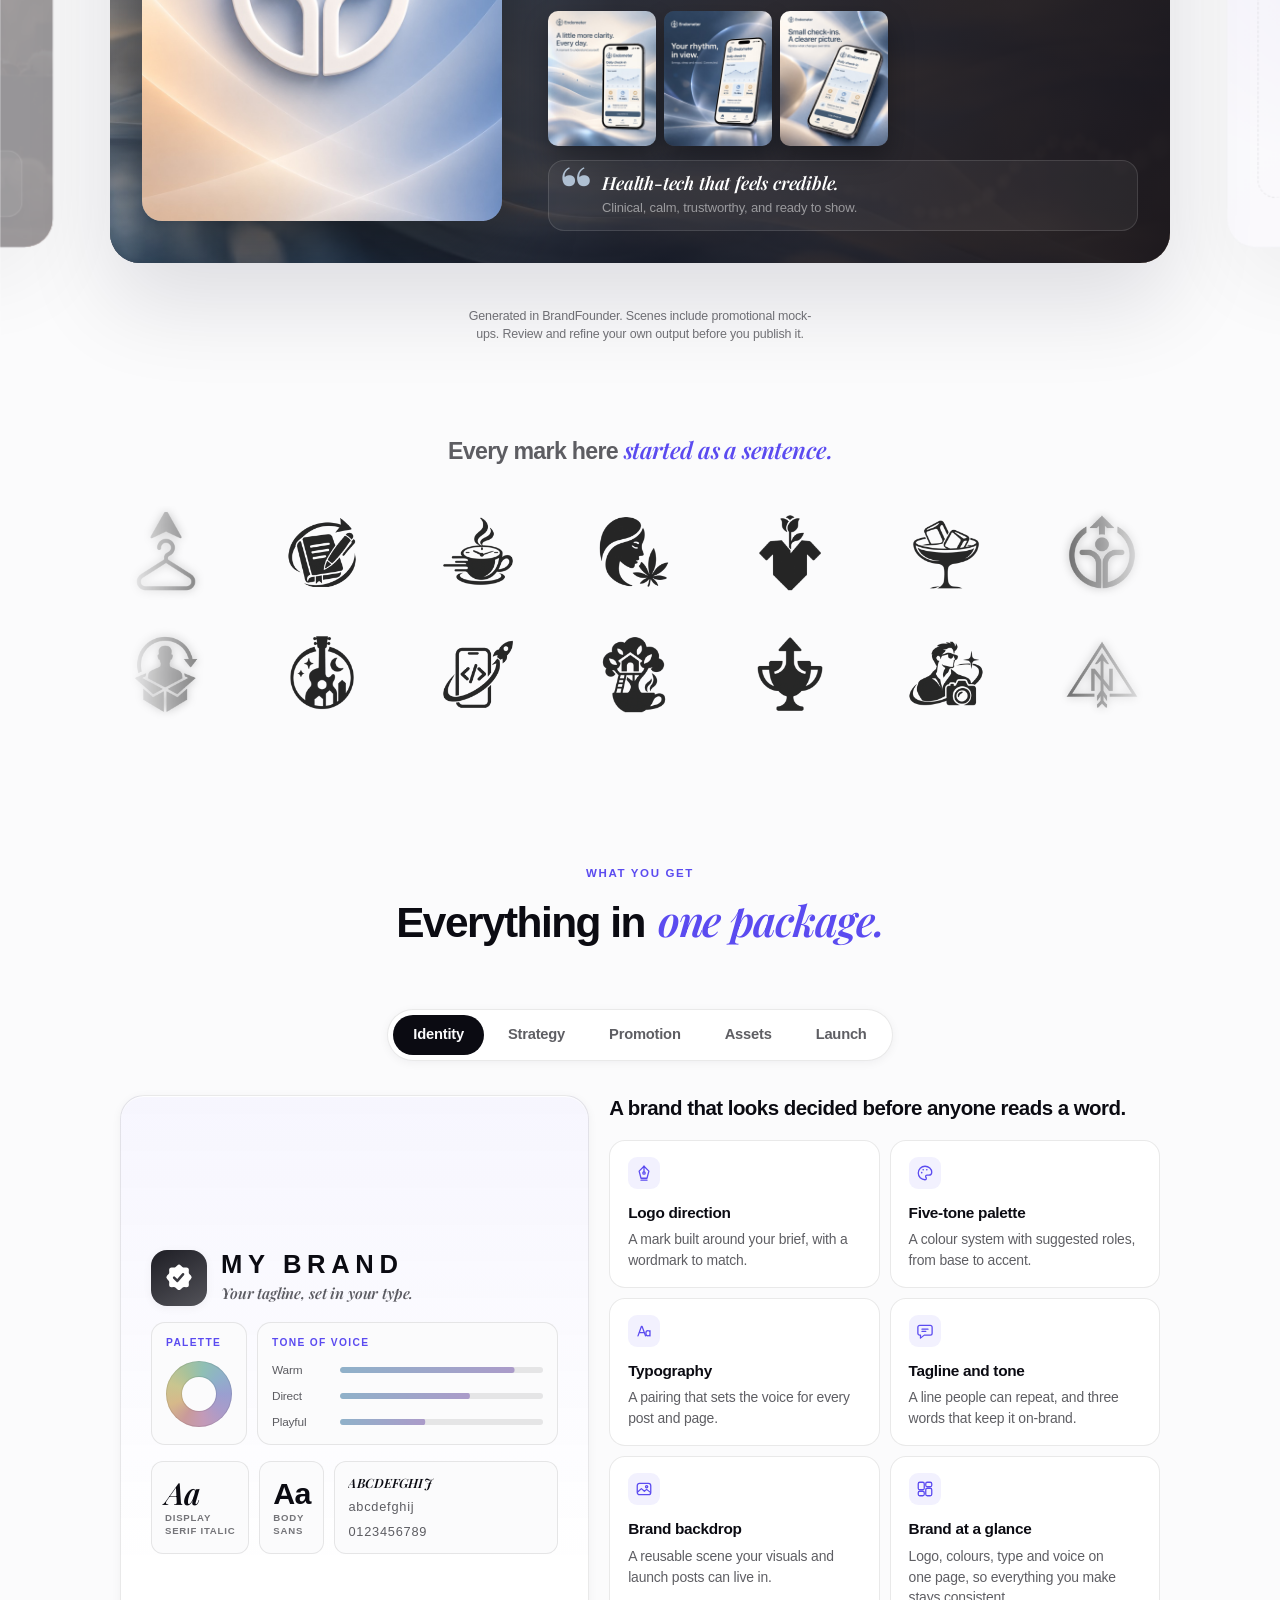
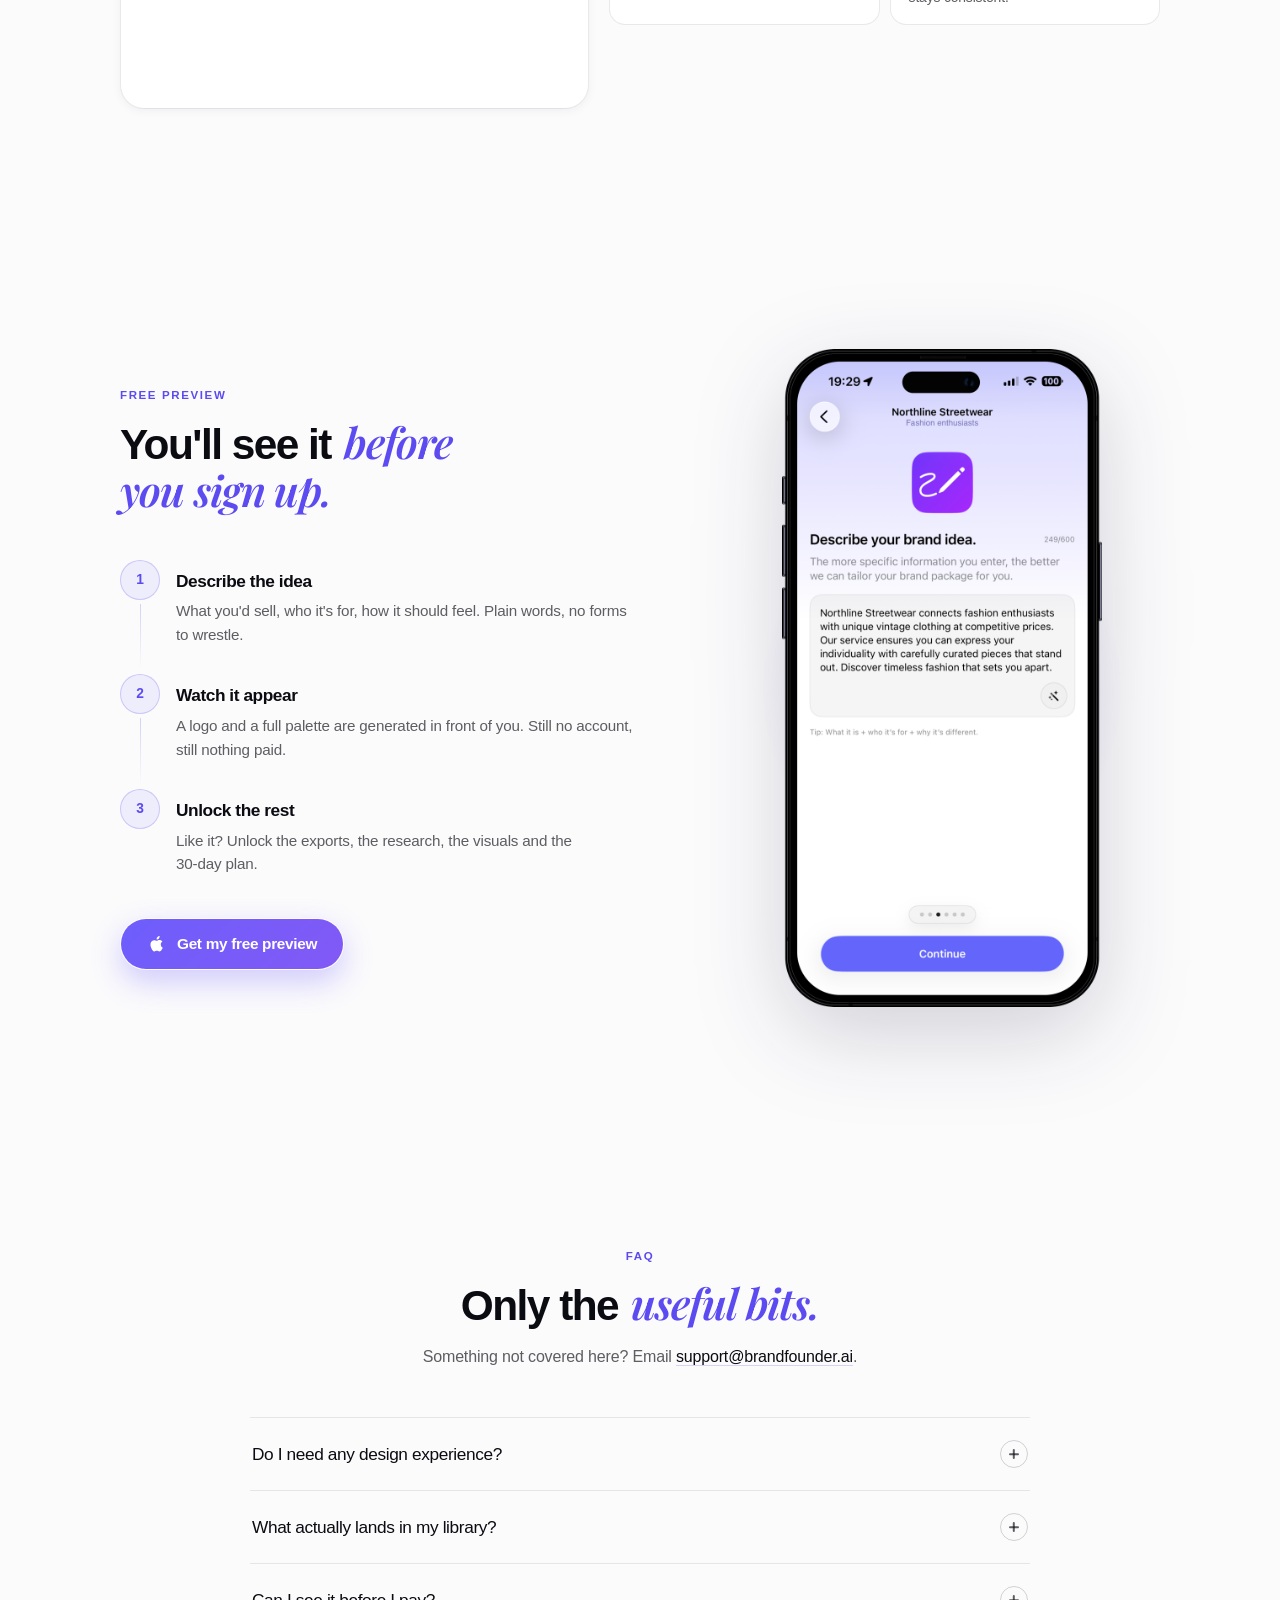
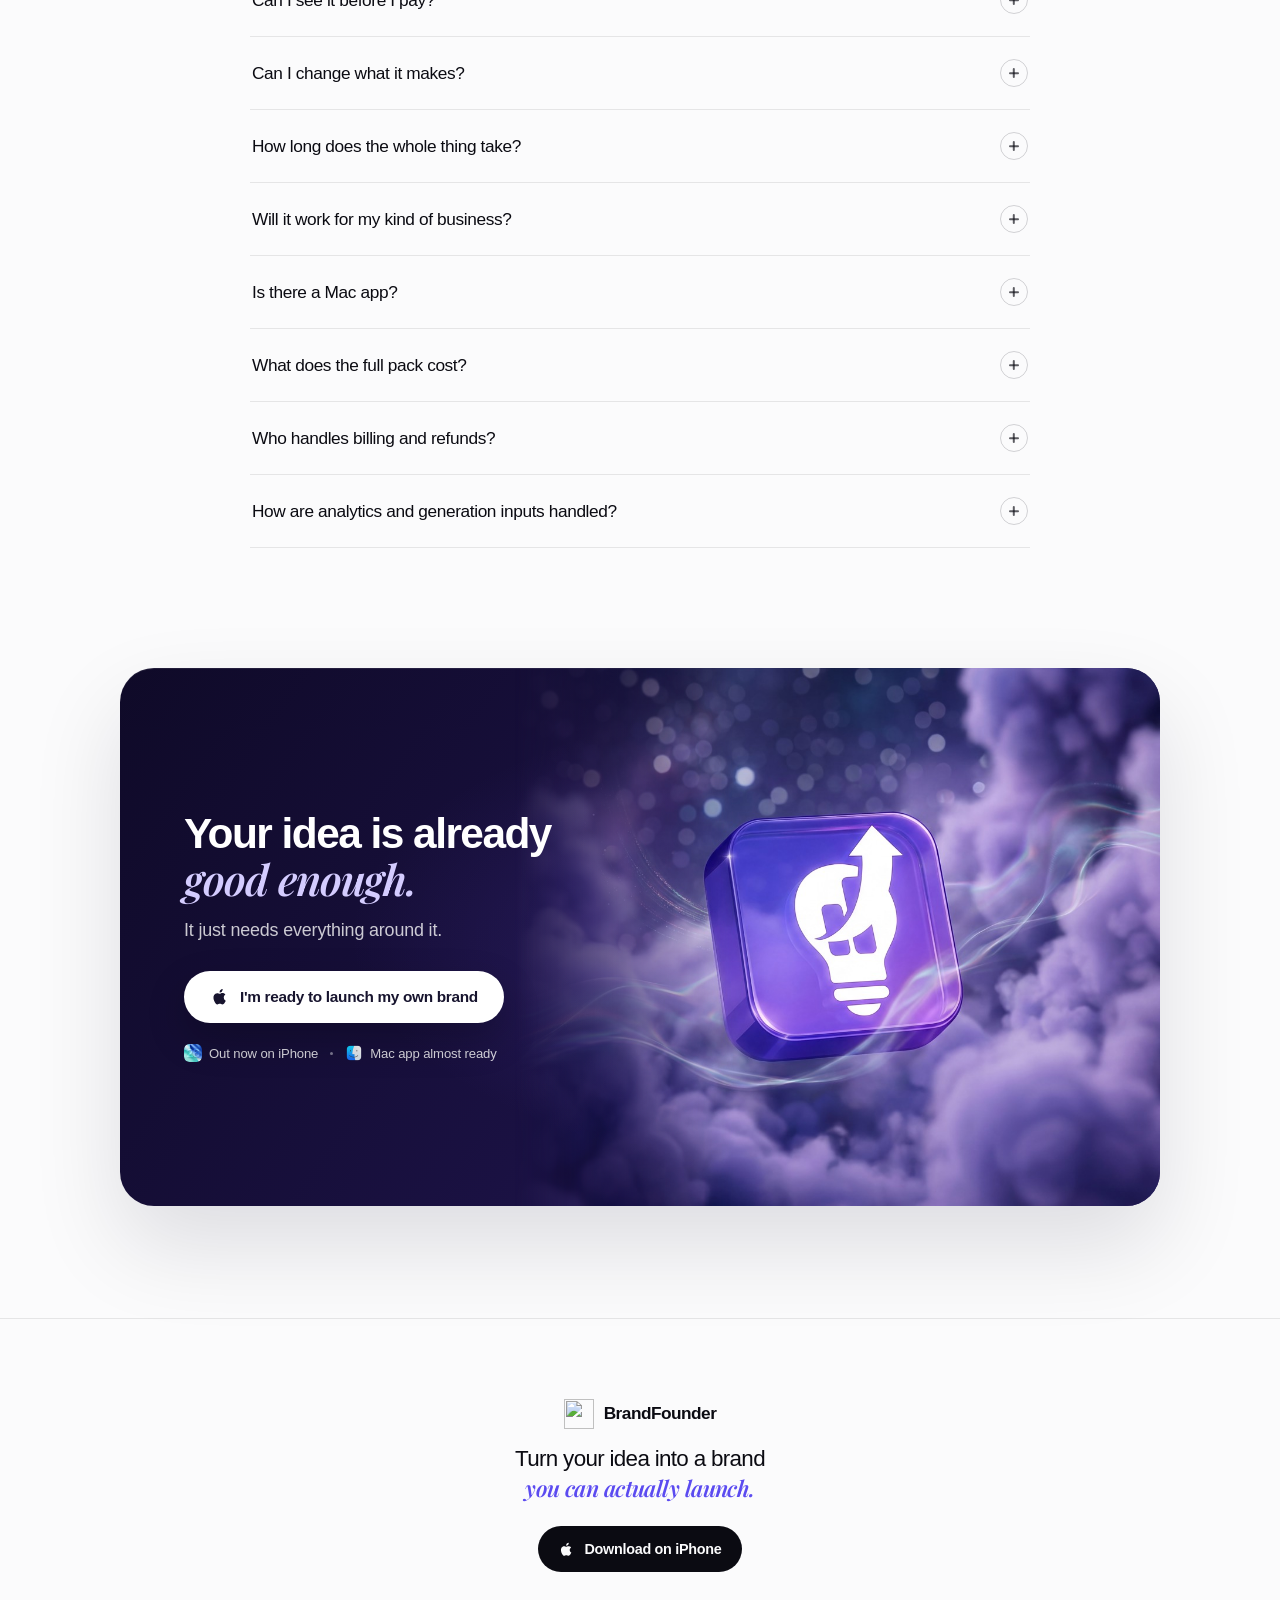
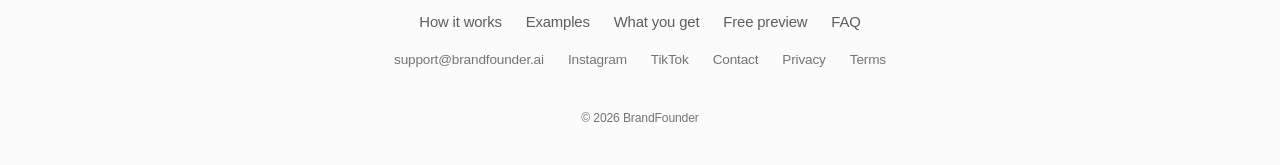
==== commit 8dac2c92: "Rebuild the desktop hero as layers with a Revolut-style scroll transition The desktop hero is the or" ====
--- a/index.html
+++ b/index.html
@@ -22,7 +22,6 @@
   <meta name="twitter:description" content="Build a logo direction, launch visuals, AI-assisted market analysis and a 30-day plan from your brief." />
   <meta name="twitter:image" content="https://brandfounder.ai/images/logos/brandfounder-logo.png" />
 
-  <link rel="icon" type="image/png" href="images/logos/brandfounder-logo.png" />
   <link rel="apple-touch-icon" href="images/icons/brandfounder-icon.png" />
 
   <script>
@@ -35,15 +34,15 @@
     })();
   </script>
 
-  <link rel="preload" as="image" href="images/video/hero-cover-frames/frame-193.webp" media="(min-width: 761px)" fetchpriority="high" />
+  <link rel="preload" as="image" href="images/web/hero/layers/box.webp" media="(min-width: 761px)" fetchpriority="high" />
   <link rel="preload" as="image" href="images/web/hero/hero_portrait_720.jpg" imagesrcset="images/web/hero/hero_portrait_720.jpg 725w, images/web/hero/hero_portrait_1080.jpg 1087w" imagesizes="100vw" media="(max-width: 760px)" fetchpriority="high" />
   <link rel="preload" as="font" type="font/ttf" href="assets/fonts/playfair-display/playfair-display-italic-variable.ttf" crossorigin />
   <link rel="stylesheet" href="styles/fonts.css?v=26" />
-  <link rel="stylesheet" href="styles/site.css?v=26" />
-  <link rel="stylesheet" href="styles/navbar.css?v=26" />
-
-  <script src="scripts/navbar.js?v=26" defer></script>
-  <script src="scripts/site.js?v=26" defer></script>
+  <link rel="stylesheet" href="styles/site.css?v=32" />
+  <link rel="stylesheet" href="styles/navbar.css?v=30" />
+
+  <script src="scripts/navbar.js?v=28" defer></script>
+  <script src="scripts/site.js?v=33" defer></script>
 
   <script type="application/ld+json">
   {
@@ -57,6 +56,8 @@
     "description": "BrandFounder turns a brief into a brand direction with a logo, palette, launch visuals, AI-assisted market analysis, positioning, promotion planning and a 30-day launch schedule."
   }
   </script>
+  <link rel="icon" href="favicon.ico?v=2" sizes="16x16 32x32 48x48 64x64" />
+  <link rel="icon" type="image/svg+xml" href="favicon.svg?v=2" sizes="any" />
 </head>
 <body class="home">
   <a class="skip-link" href="#main">Skip to content</a>
@@ -83,6 +84,7 @@
             <li><a href="#inside">What you get</a></li>
             <li><a href="#preview">Free preview</a></li>
             <li><a href="#faq">FAQ</a></li>
+            <li><a href="pages/contact.html">Contact</a></li>
             <li class="nav-legal"><a href="pages/privacy-policy.html">Privacy</a></li>
             <li class="nav-legal"><a href="pages/terms.html">Terms</a></li>
             <li class="nav-cta-item"><a class="nav-menu-cta" href="https://apps.apple.com/app/id6759218062" target="_blank" rel="noopener noreferrer"><img class="nmc-icon" src="images/icons/brandfounder-icon.png" alt="" width="44" height="44" loading="lazy" decoding="async" /><span class="nmc-text"><b>Launch your brand</b><small>Free preview on iPhone</small></span><svg class="nmc-arrow" viewBox="0 0 16 16" aria-hidden="true" fill="none" stroke="currentColor" stroke-width="1.8" stroke-linecap="round" stroke-linejoin="round"><path d="M3 8h10M9 4l4 4-4 4"/></svg></a></li>
@@ -101,26 +103,43 @@
 
     <!-- ============================ HERO ============================ -->
     <section class="hero-section hero" id="top">
-      <picture>
-        <source media="(max-width: 760px)" sizes="100vw"
-                srcset="images/web/hero/hero_portrait_720.jpg 725w, images/web/hero/hero_portrait_1080.jpg 1087w" width="1087" height="1350" />
-        <img class="hero-frame" src="images/video/hero-cover-frames/frame-193.webp"
-             alt="" width="2880" height="1608" fetchpriority="high" decoding="async" />
-      </picture>
-
-      <div class="wrap hero-inner">
-        <h1 class="h1 hero-title r" data-r>
-          Turn your idea into <span class="ser">a brand</span> you can actually launch.
-        </h1>
-        <a class="btn btn-light hero-cta r" data-r data-r-d="2" href="https://apps.apple.com/app/id6759218062" target="_blank" rel="noopener noreferrer">
-          <svg class="btn-glyph" viewBox="0 0 24 24" aria-hidden="true" fill="currentColor"><path d="M16.5 12.6c0-2.3 1.9-3.4 2-3.5-1.1-1.6-2.8-1.8-3.4-1.8-1.4-.2-2.8.9-3.5.9s-1.8-.8-3-.8c-1.5 0-2.9.9-3.7 2.3-1.6 2.7-.4 6.8 1.1 9 .8 1.1 1.6 2.3 2.8 2.2 1.1 0 1.6-.7 3-.7s1.8.7 3 .7 2-1.1 2.8-2.1c.9-1.2 1.2-2.4 1.3-2.4-.1 0-2.4-.9-2.4-3.8zM14.3 5.3c.6-.8 1-1.9.9-3-.9 0-2 .6-2.7 1.4-.6.7-1.1 1.8-.9 2.9 1 0 2.1-.5 2.7-1.3z"/></svg>
-          <span>I'm ready to launch my own brand</span>
-        </a>
-        <p class="platforms hero-platforms r" data-r data-r-d="3">
-          <span><img src="images/web/icons/ios_72.png" alt="" width="18" height="18" decoding="async" />Out now on iPhone</span>
-          <span class="platforms-dot" aria-hidden="true"></span>
-          <span><img src="images/web/icons/macos_72.png" alt="" width="18" height="18" decoding="async" />Mac app almost ready</span>
-        </p>
+      <div class="hero-pin">
+        <picture>
+          <!-- phones only: desktop gets a 1px stand-in so the render never downloads there -->
+          <source media="(min-width: 761px)" srcset="[data-uri]" />
+          <img class="hero-frame" src="images/web/hero/hero_portrait_720.jpg" sizes="100vw"
+               srcset="images/web/hero/hero_portrait_720.jpg 725w, images/web/hero/hero_portrait_1080.jpg 1087w"
+               alt="" width="1087" height="1350" fetchpriority="high" decoding="async" />
+        </picture>
+
+        <!-- desktop: the original render rebuilt as layers. Scrolling closes
+             the scene into a card around the box (see initHeroTransition) -->
+        <div class="hero-scene" aria-hidden="true">
+          <span class="hero-backdrop"></span>
+          <div class="hero-set">
+            <img class="hl hl-gift" src="images/web/hero/layers/gift.webp" alt="" width="683" height="720" loading="lazy" decoding="async" />
+            <img class="hl hl-palette" src="images/web/hero/layers/palette.webp" alt="" width="720" height="701" loading="lazy" decoding="async" />
+            <img class="hl hl-box" src="images/web/hero/layers/box.webp" alt="" width="1091" height="1100" loading="lazy" decoding="async" />
+            <img class="hl hl-phone" src="images/web/hero/layers/phone.webp" alt="" width="502" height="720" loading="lazy" decoding="async" />
+            <img class="hl hl-arrow" src="images/web/hero/layers/arrow.webp" alt="" width="612" height="720" loading="lazy" decoding="async" />
+          </div>
+        </div>
+        <span class="hero-card-edge" aria-hidden="true"></span>
+
+        <div class="wrap hero-inner">
+          <h1 class="h1 hero-title r" data-r>
+            Turn your idea into <span class="ser">a brand</span> you can actually launch.
+          </h1>
+          <a class="btn btn-light hero-cta r" data-r data-r-d="2" href="https://apps.apple.com/app/id6759218062" target="_blank" rel="noopener noreferrer">
+            <svg class="btn-glyph" viewBox="0 0 24 24" aria-hidden="true" fill="currentColor"><path d="M16.5 12.6c0-2.3 1.9-3.4 2-3.5-1.1-1.6-2.8-1.8-3.4-1.8-1.4-.2-2.8.9-3.5.9s-1.8-.8-3-.8c-1.5 0-2.9.9-3.7 2.3-1.6 2.7-.4 6.8 1.1 9 .8 1.1 1.6 2.3 2.8 2.2 1.1 0 1.6-.7 3-.7s1.8.7 3 .7 2-1.1 2.8-2.1c.9-1.2 1.2-2.4 1.3-2.4-.1 0-2.4-.9-2.4-3.8zM14.3 5.3c.6-.8 1-1.9.9-3-.9 0-2 .6-2.7 1.4-.6.7-1.1 1.8-.9 2.9 1 0 2.1-.5 2.7-1.3z"/></svg>
+            <span>I'm ready to launch my own brand</span>
+          </a>
+          <p class="platforms hero-platforms r" data-r data-r-d="3">
+            <span><img src="images/web/icons/ios_72.png" alt="" width="18" height="18" decoding="async" />Out now on iPhone</span>
+            <span class="platforms-dot" aria-hidden="true"></span>
+            <span><img src="images/web/icons/macos_72.png" alt="" width="18" height="18" decoding="async" />Mac app almost ready</span>
+          </p>
+        </div>
       </div>
     </section>
 
@@ -740,6 +759,7 @@
           <li><a href="mailto:support@brandfounder.ai">support@brandfounder.ai</a></li>
           <li><a href="https://www.instagram.com/brandfounder.ai/" target="_blank" rel="noopener noreferrer">Instagram</a></li>
           <li><a href="https://www.tiktok.com/@brandfounder.ai" target="_blank" rel="noopener noreferrer">TikTok</a></li>
+          <li><a href="pages/contact.html">Contact</a></li>
           <li><a href="pages/privacy-policy.html">Privacy</a></li>
           <li><a href="pages/terms.html">Terms</a></li>
         </ul>
--- a/styles/site.css
+++ b/styles/site.css
@@ -474,10 +474,10 @@
         padding: 0 0 max(28px, env(safe-area-inset-bottom));
         background: linear-gradient(90deg, #8168eb, #8461f1 25%, #8d5aee 50%, #9f51f2 75%, #b64ef9);
     }
-    .hero > picture { position: relative; display: block; margin-bottom: -19vw; }
+    .hero picture { position: relative; display: block; margin-bottom: -19vw; }
     /* above the render, the colours of its top edge, fading softly into
        the bottom-edge colours of the page (no seam, even before load) */
-    .hero > picture::before {
+    .hero picture::before {
         content: "";
         position: absolute;
         inset: -100svh 0 55% 0;
@@ -2211,4 +2211,159 @@
 
 .legal-links { font-size: 0.92rem; color: var(--text-3); }
 
-
+/* ---------------------------------------------------------------
+   7b · HERO SCENE + SCROLL TRANSITION (desktop)
+   The original render rebuilt from its pieces, laid out on a box
+   that covers the viewport exactly like the render did. The hero is
+   one screen taller than the viewport and its contents stick while
+   that extra screen scrolls past, Revolut-style: the headline lifts
+   away, the four pieces drift out past the camera, and the scene
+   closes in from the bottom, then the sides, then the top, into a
+   card around the box, and How it works rises in beneath it before
+   the hero lets go. Scroll speed is never touched. site.js writes
+   the progress values (--tp, --sp, --bs, --by, --ct/--cs/--cb/--cr,
+   --ep); with no JS or reduced motion the hero is a still screen.
+   Phones keep the portrait render (section 7).
+   --------------------------------------------------------------- */
+.hero-pin { display: contents; }
+.hero-scene,
+.hero-card-edge { display: none; }
+
+@media (min-width: 761px) {
+    .hero {
+        --hold: 120vh;
+        display: block;
+        min-height: 0;
+        height: 100vh;
+        height: 100svh;
+        padding: 0;
+        overflow: visible;
+        background: none;
+    }
+    .js .hero { height: calc(100svh + var(--hold)); }
+    .hero::before,
+    .hero::after,
+    .hero picture { display: none; }
+
+    .hero-pin {
+        position: sticky;
+        top: 0;
+        height: 100vh;
+        height: 100svh;
+        display: grid;
+        align-items: end;
+        padding: clamp(112px, 16vh, 160px) 0 clamp(34px, 6vh, 72px);
+        overflow: hidden;
+        overflow: clip;
+        isolation: isolate;
+    }
+
+    .hero-scene {
+        display: block;
+        position: absolute;
+        inset: 0;
+        z-index: -2;
+        clip-path: inset(var(--ct, 0px) var(--cs, 0px) var(--cb, 0px) round var(--cr, 0px));
+    }
+    /* the backdrop: the render's own gradient, sampled from its corners.
+       It shrinks with the clip rather than being cropped by it, so the
+       finished card still runs lavender → violet → magenta */
+    .hero-backdrop {
+        position: absolute;
+        top: var(--ct, 0px);
+        bottom: var(--cb, 0px);
+        left: var(--cs, 0px);
+        right: var(--cs, 0px);
+        background:
+            radial-gradient(70% 90% at 0% 0%, #b58ee0, rgba(181, 142, 224, 0) 65%),
+            radial-gradient(50% 60% at 0% 100%, #7d69f3, rgba(125, 105, 243, 0) 70%),
+            radial-gradient(60% 80% at 100% 100%, #ad40f2, rgba(173, 64, 242, 0) 65%),
+            linear-gradient(90deg, #8f72ef, #8469f1 45%, #9152f1);
+    }
+    /* dark mode only: the same subtle rectangular vignette as before,
+       gone by the time the card has formed. No fade into the page. */
+    .hero-scene::before {
+        content: "";
+        position: absolute;
+        inset: 0;
+        z-index: 5;
+        box-shadow: inset 0 0 clamp(90px, 12vw, 180px) clamp(10px, 2vw, 30px) color-mix(in srgb, var(--bg) 55%, transparent);
+        opacity: calc(1 - var(--ep, 0));
+        pointer-events: none;
+    }
+    :root[data-theme="light"] .hero-scene::before { display: none; }
+    @media (prefers-color-scheme: light) { :root:not([data-theme="dark"]) .hero-scene::before { display: none; } }
+
+    /* object-fit: cover, for a stack of layers */
+    .hero-set {
+        position: absolute;
+        left: 50%;
+        top: 50%;
+        width: max(100%, 179.1svh);
+        aspect-ratio: 2880 / 1608;
+        translate: -50% -50%;
+        opacity: 0;
+        scale: 1.04;
+        transition: opacity 900ms ease, scale 1600ms cubic-bezier(0.16, 1, 0.3, 1);
+    }
+    html:not(.js) .hero-set,
+    .hero-set.is-in { opacity: 1; scale: 1; }
+
+    .hl { position: absolute; height: auto; }
+    /* each piece flies out along its own line; the near ones (phone,
+       arrow) travel further and grow more, as if passing the camera */
+    .hl-gift,
+    .hl-palette,
+    .hl-phone,
+    .hl-arrow {
+        translate: calc(var(--sp, 0) * var(--dx)) calc(var(--sp, 0) * var(--dy));
+        rotate: calc(var(--sp, 0) * var(--dr));
+        scale: calc(1 + var(--sp, 0) * var(--dz));
+        opacity: calc(1 - var(--sp, 0) * 0.85);
+        will-change: translate, scale, opacity;
+    }
+    /* positions measured off the original render (frame 193) */
+    .hl-gift    { left: 29.6%; top: 14.9%; width: 11.9%; z-index: 1; --dx: -20vw; --dy: -30vh; --dr: -14deg; --dz: 0.18; }
+    .hl-palette { left: 59.4%; top: 14.9%; width: 12.4%; z-index: 1; --dx: 20vw;  --dy: -30vh; --dr: 14deg;  --dz: 0.18; }
+    .hl-box     { left: 36.9%; top: 25.4%; width: 26.3%; z-index: 2; translate: 0 var(--by, 0px); scale: var(--bs, 1); will-change: translate, scale; }
+    .hl-phone   { left: 26.4%; top: 51.6%; width: 14.5%; z-index: 3; --dx: -26vw; --dy: 26vh;  --dr: -12deg; --dz: 0.32; }
+    .hl-arrow   { left: 57%;   top: 54.6%; width: 12.8%; z-index: 3; --dx: 26vw;  --dy: 28vh;  --dr: 12deg;  --dz: 0.32; }
+
+    /* the card's rim and the shadow it casts on the page once it
+       stands on its own, tracking the clip exactly */
+    .hero-card-edge {
+        display: block;
+        position: absolute;
+        z-index: -1;
+        top: var(--ct, 0px);
+        bottom: var(--cb, 0px);
+        left: var(--cs, 0px);
+        right: var(--cs, 0px);
+        border-radius: var(--cr, 0px);
+        box-shadow: inset 0 0 0 1.5px rgba(255, 255, 255, 0.38), 0 40px 90px -24px rgba(52, 18, 140, 0.5);
+        opacity: var(--ep, 0);
+        pointer-events: none;
+    }
+
+    .hero-inner {
+        opacity: calc(1 - var(--tp, 0));
+        translate: 0 calc(var(--tp, 0) * -7vh);
+    }
+    .hero.is-text-gone .hero-inner { visibility: hidden; }
+}
+@media (min-width: 761px) and (prefers-reduced-motion: reduce) {
+    .js .hero { height: 100svh; }
+    .hero-set { transition: none; }
+}
+/* How it works slides up under the hero's last screen, so its
+   heading arrives just below the finished card. site.js sets the
+   exact pull from the card; this is the starting estimate. */
+@media (min-width: 761px) and (prefers-reduced-motion: no-preference) {
+    .js .how { margin-top: calc(50px - 28svh - var(--sec-y)); }
+}
+
+/* Examples: room inside the carousel's clip for the full card
+   shadow (0 40px 90px), with matching negative margins so the
+   layout doesn't move. The tabs stay on top of the extra room. */
+.ex-nav { position: relative; z-index: 2; }
+.ex-viewport { padding-block: 60px 140px; margin-block: -54px -114px; }
--- a/styles/navbar.css
+++ b/styles/navbar.css
@@ -325,12 +325,14 @@
     padding-inline: 24px;
 }
 
-.navbar.is-below-hero {
+.navbar.is-below-hero,
+.navbar.cta-on-page {
     --cta-fill: #6d5efc;
     --cta-text: #ffffff;
 }
 
-.navbar.is-below-hero .navbar-cta:hover {
+.navbar.is-below-hero .navbar-cta:hover,
+.navbar.cta-on-page .navbar-cta:hover {
     box-shadow: 0 22px 44px rgba(109, 94, 252, 0.22);
 }
 
@@ -788,7 +790,8 @@
     box-shadow: 0 18px 42px rgba(0, 0, 0, 0.18);
 }
 
-.navbar.is-below-hero .navbar-cta {
+.navbar.is-below-hero .navbar-cta,
+.navbar.cta-on-page .navbar-cta {
     border-color: rgba(255, 255, 255, 0.22);
     background: linear-gradient(135deg, #6d5efc 0%, #8259f5 100%);
     color: #ffffff;
@@ -945,3 +948,12 @@
 @media (max-width: 920px) and (prefers-reduced-motion: reduce) {
     .nav-links ul.show a.nav-menu-cta::after { animation: none; }
 }
+
+/* Leave room for Contact in the navigation on smaller desktop screens. */
+@media (min-width: 921px) and (max-width: 1200px) {
+    .navbar-shell { gap: 10px; }
+    .nav-links a { padding-inline: 7px; font-size: 0.85rem; }
+    .nav-links li:has(> a[href$="privacy-policy.html"]),
+    .nav-links li:has(> a[href$="terms.html"]) { display: none; }
+    .navbar-cta { padding-inline: 18px; font-size: 0.92rem; }
+}
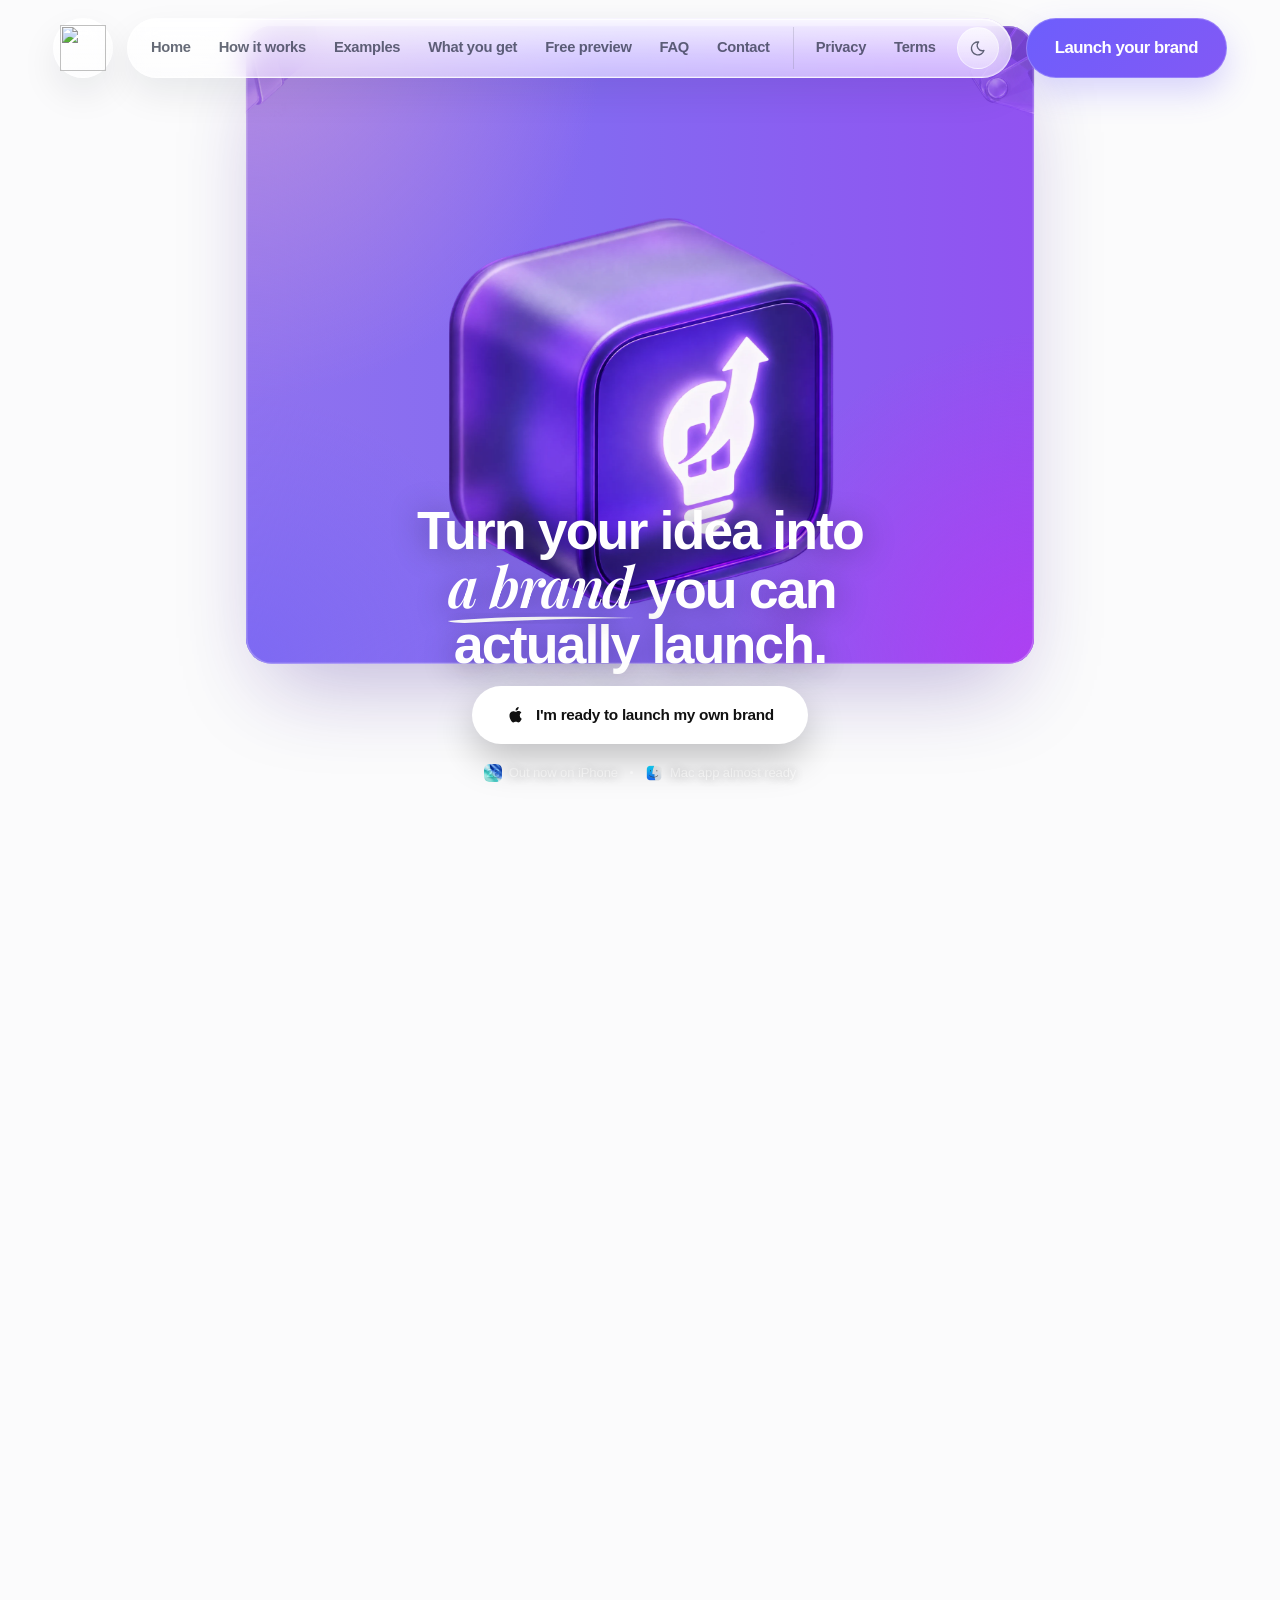
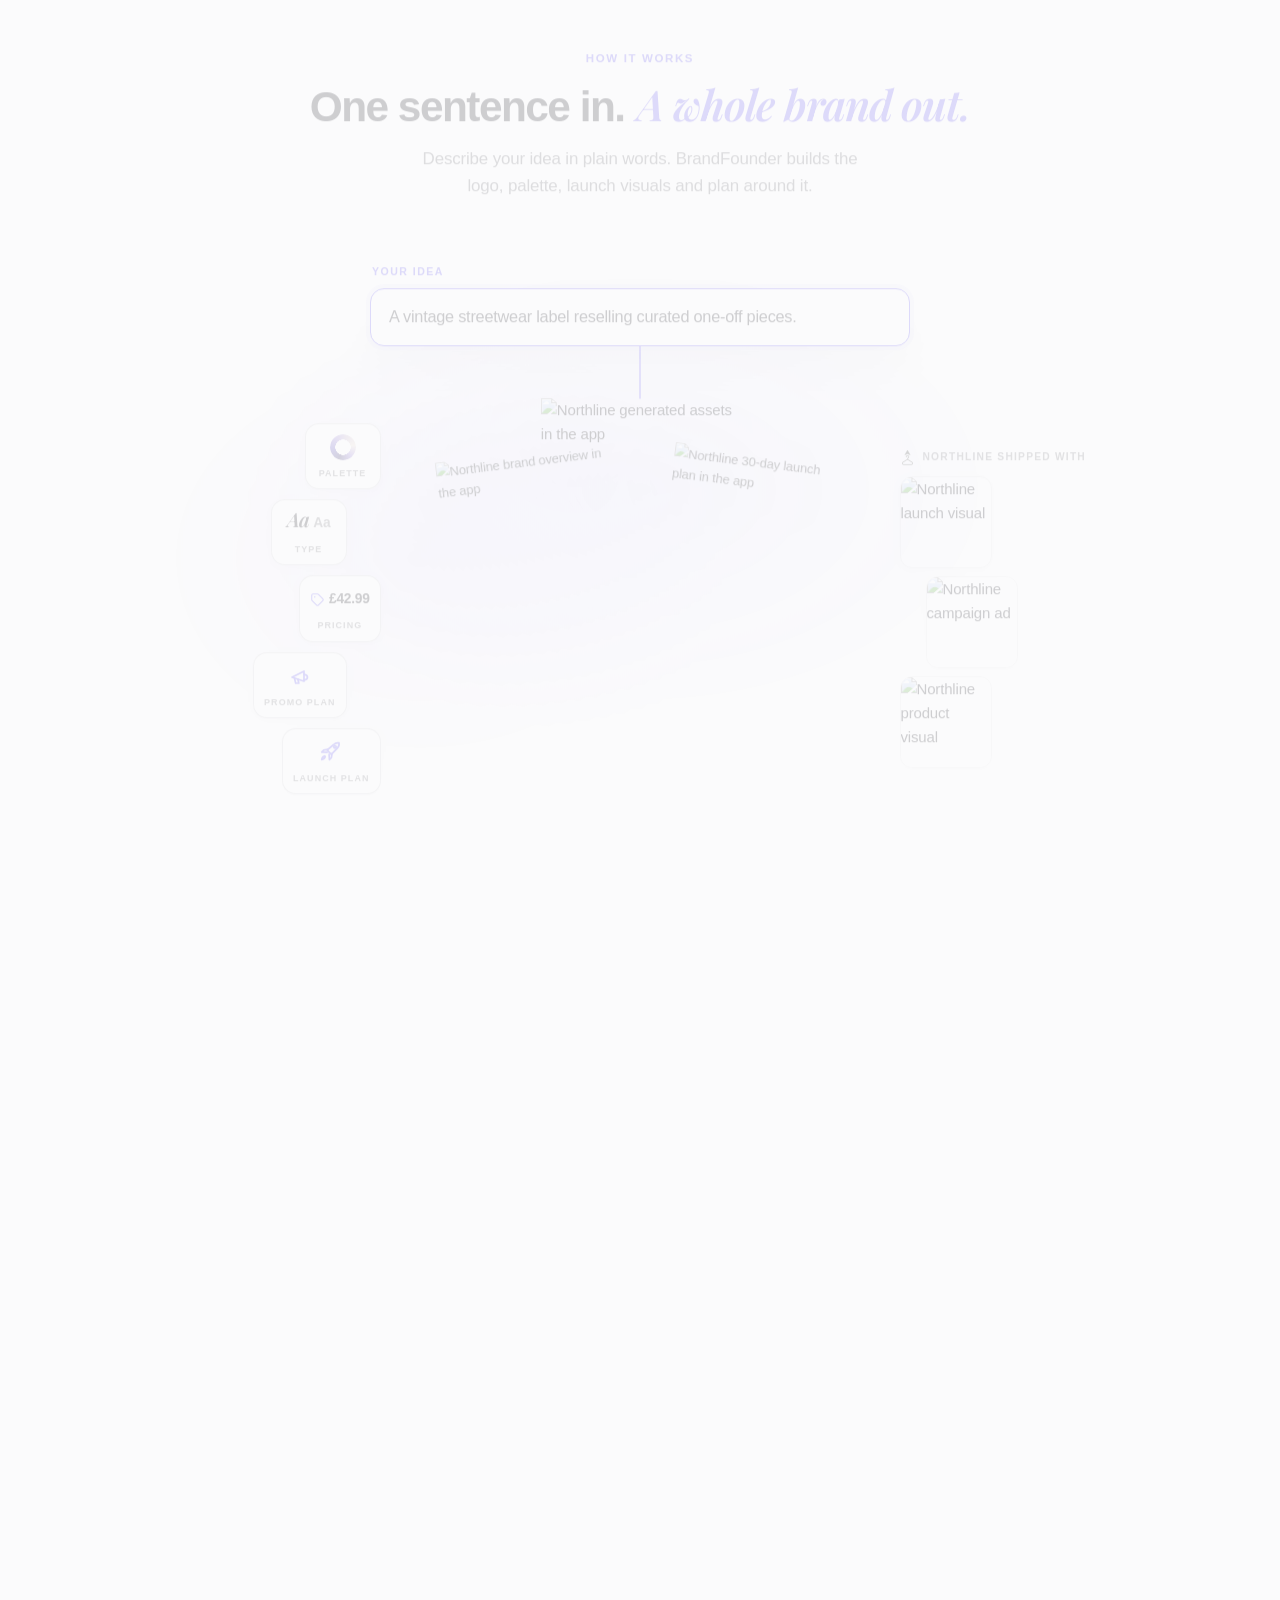
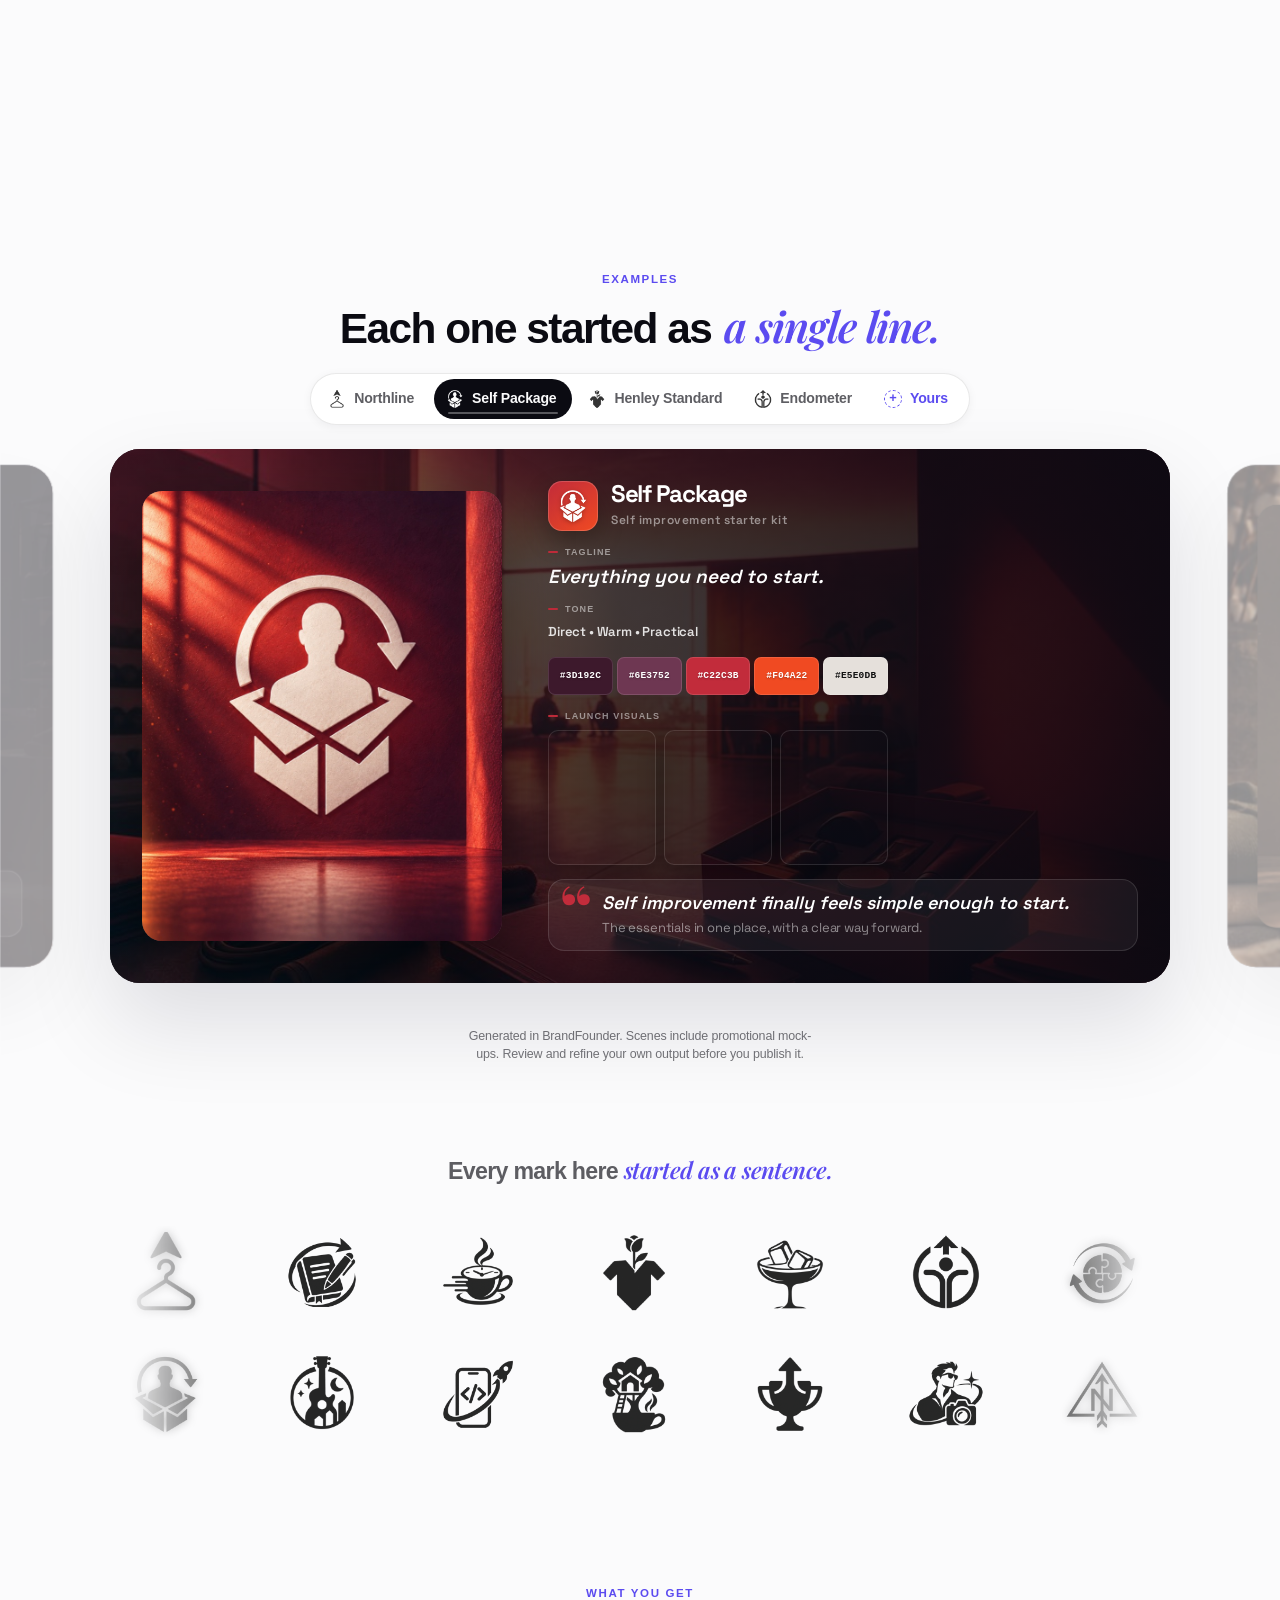
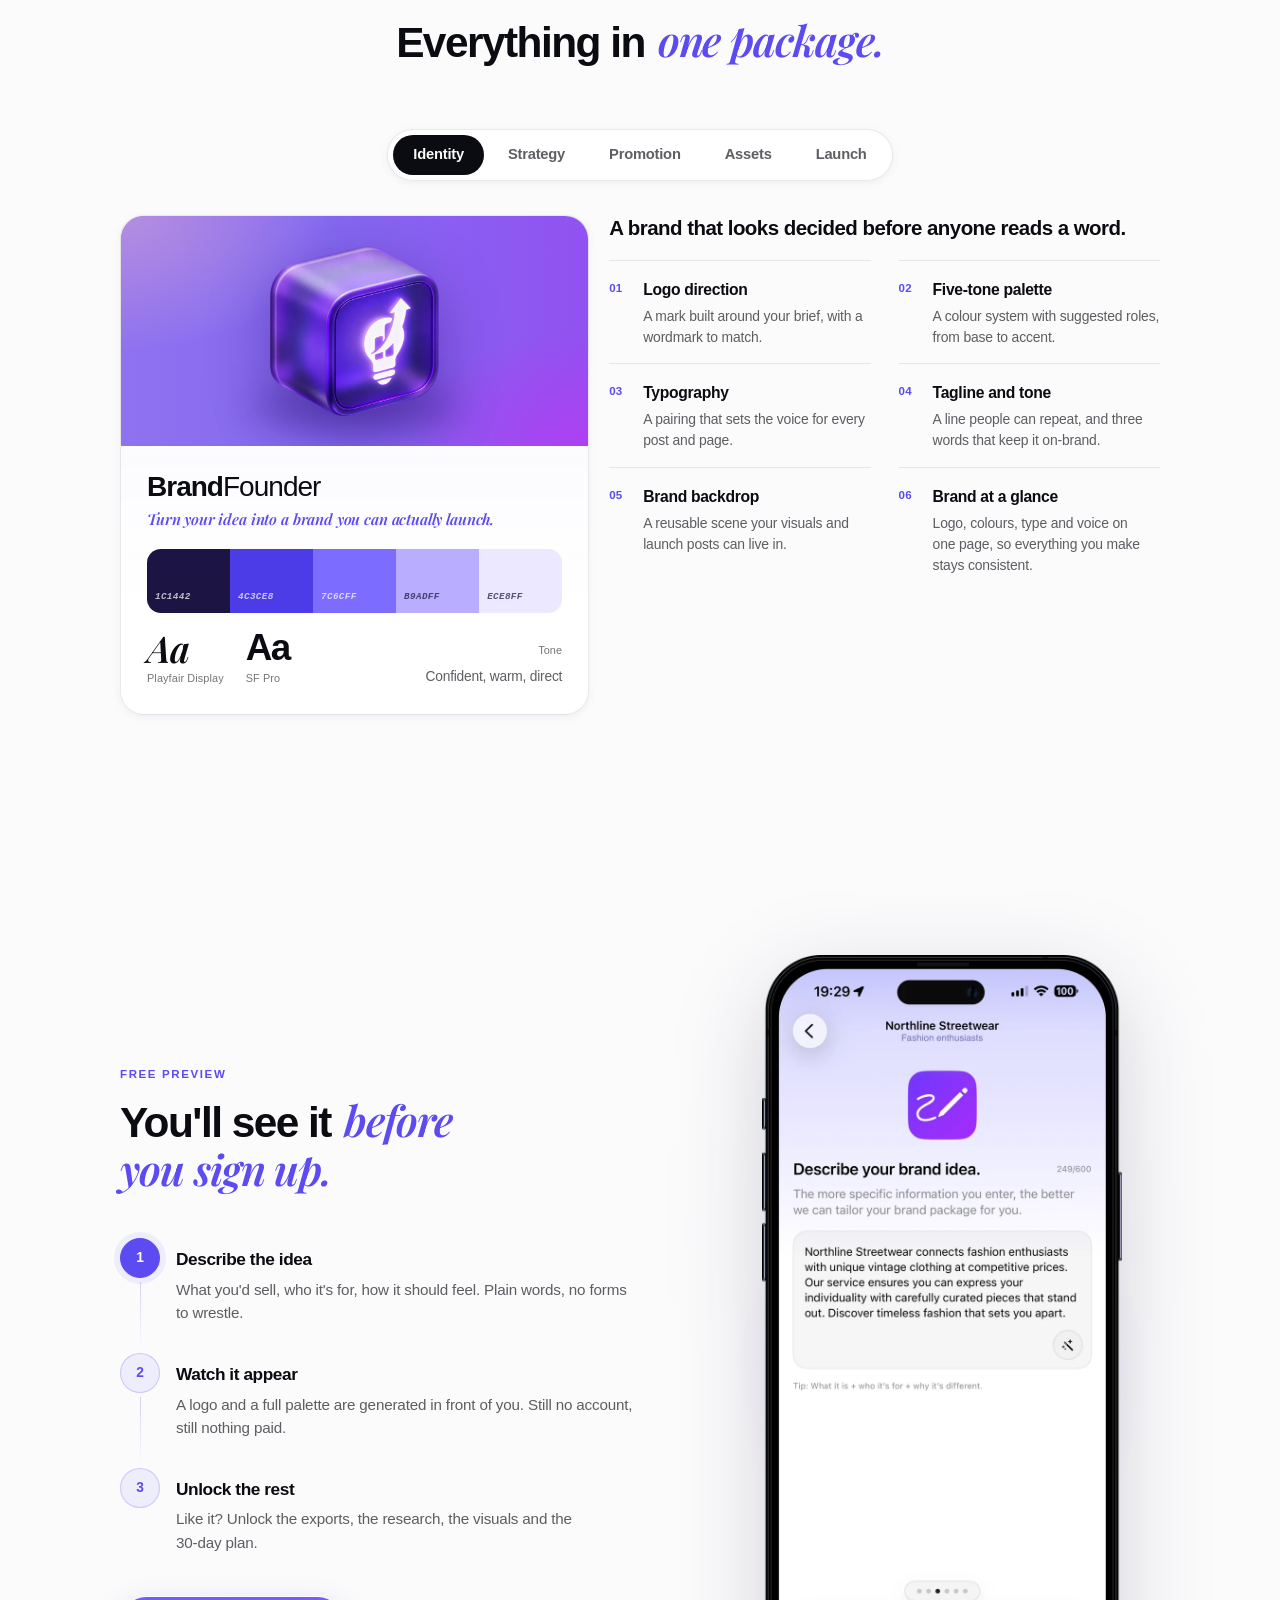
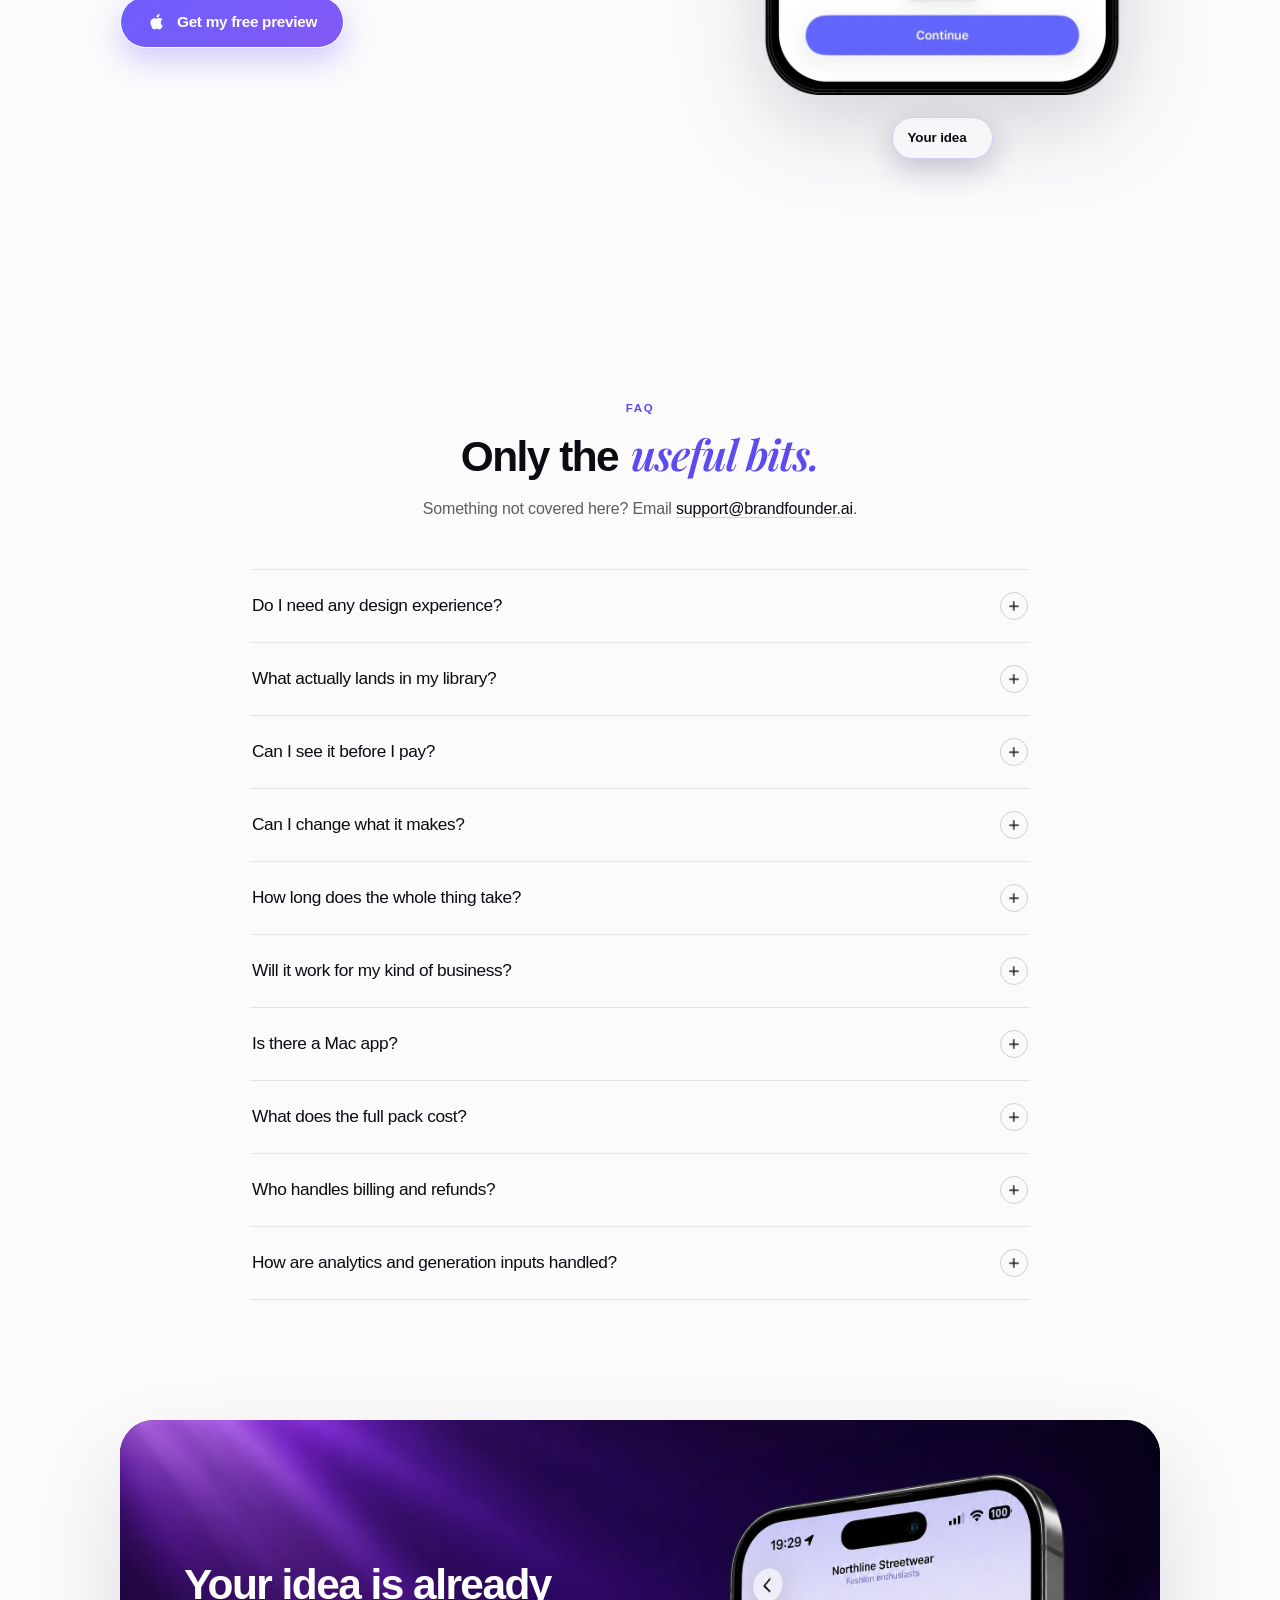
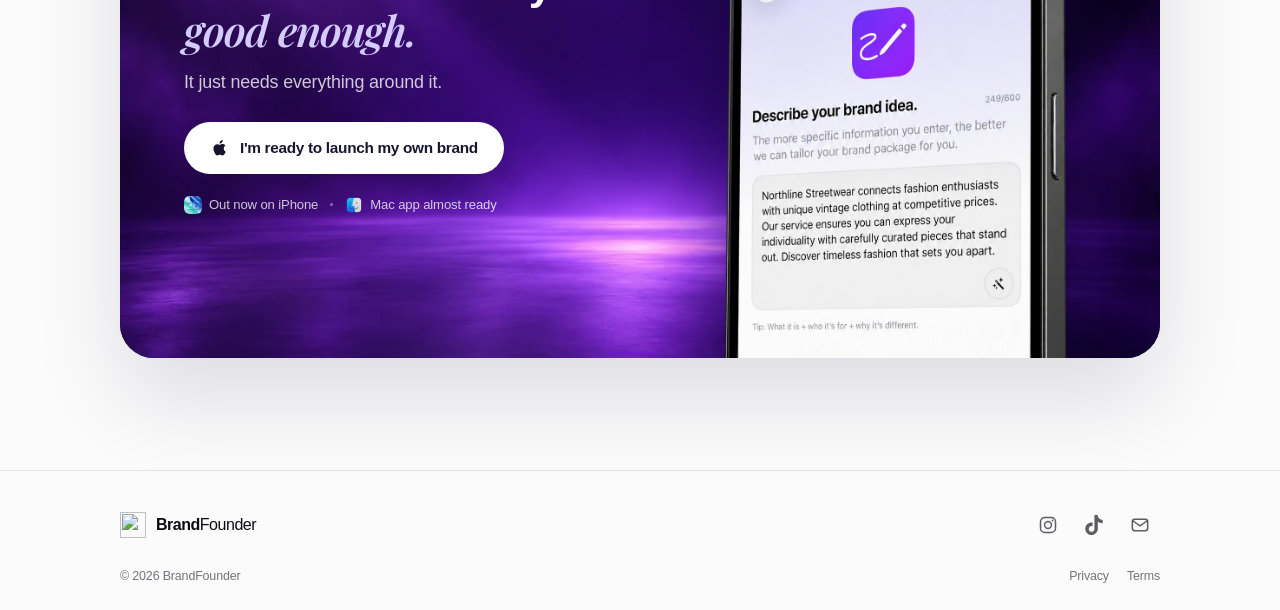
==== commit 02279f79: "claude redesign" ====
--- a/index.html
+++ b/index.html
@@ -38,11 +38,11 @@
   <link rel="preload" as="image" href="images/web/hero/hero_portrait_720.jpg" imagesrcset="images/web/hero/hero_portrait_720.jpg 725w, images/web/hero/hero_portrait_1080.jpg 1087w" imagesizes="100vw" media="(max-width: 760px)" fetchpriority="high" />
   <link rel="preload" as="font" type="font/ttf" href="assets/fonts/playfair-display/playfair-display-italic-variable.ttf" crossorigin />
   <link rel="stylesheet" href="styles/fonts.css?v=26" />
-  <link rel="stylesheet" href="styles/site.css?v=32" />
+  <link rel="stylesheet" href="styles/site.css?v=45" />
   <link rel="stylesheet" href="styles/navbar.css?v=30" />
 
   <script src="scripts/navbar.js?v=28" defer></script>
-  <script src="scripts/site.js?v=33" defer></script>
+  <script src="scripts/site.js?v=38" defer></script>
 
   <script type="application/ld+json">
   {
@@ -434,7 +434,7 @@
         <h2 class="logos-title r" data-r id="logos-title">Every mark here <span class="ser">started as a sentence.</span></h2>
       </div>
       <div class="mq r" data-r="plain" data-mq>
-        <div class="mq-row"><ul class="mq-track" data-mq-track><li style="--s:0.87"><img src="images/web/logos/northline.png" alt="Northline" title="Northline" width="240" height="240" decoding="async" /></li><li style="--s:0.76"><img src="images/web/logos/ablejournal.png" alt="Able Journal" title="Able Journal" width="240" height="240" decoding="async" /></li><li style="--s:0.76"><img src="images/web/logos/coffeequick.png" alt="CoffeeQuick" title="CoffeeQuick" width="240" height="240" decoding="async" /></li><li style="--s:0.76"><img src="images/web/logos/roobies_doobies.png" alt="Roobies Doobies" title="Roobies Doobies" width="240" height="240" decoding="async" /></li><li style="--s:0.83"><img src="images/web/logos/henley_standard.png" alt="Henley Standard" title="Henley Standard" width="240" height="240" decoding="async" /></li><li style="--s:0.79"><img src="images/web/logos/afterglow_cocktails.png" alt="Afterglow" title="Afterglow" width="240" height="240" decoding="async" /></li><li style="--s:0.79"><img src="images/web/logos/endometer.png" alt="Endometer" title="Endometer" width="240" height="240" decoding="async" /></li><li style="--s:0.78"><img src="images/web/logos/skillsmatch.png" alt="SkillsMatch" title="SkillsMatch" width="240" height="240" decoding="async" /></li><li style="--s:0.77"><img src="images/web/logos/northline_3.png" alt="Northline" title="Northline" width="240" height="240" decoding="async" /></li><li style="--s:0.82"><img src="images/web/logos/vela_active.png" alt="Vela Active" title="Vela Active" width="240" height="240" decoding="async" /></li><li style="--s:0.80"><img src="images/web/logos/rentmydog.png" alt="RentMyDog" title="RentMyDog" width="240" height="240" decoding="async" /></li></ul></div>
+        <div class="mq-row"><ul class="mq-track" data-mq-track><li style="--s:0.87"><img src="images/web/logos/northline.png" alt="Northline" title="Northline" width="240" height="240" decoding="async" /></li><li style="--s:0.76"><img src="images/web/logos/ablejournal.png" alt="Able Journal" title="Able Journal" width="240" height="240" decoding="async" /></li><li style="--s:0.76"><img src="images/web/logos/coffeequick.png" alt="CoffeeQuick" title="CoffeeQuick" width="240" height="240" decoding="async" /></li><li style="--s:0.83"><img src="images/web/logos/henley_standard.png" alt="Henley Standard" title="Henley Standard" width="240" height="240" decoding="async" /></li><li style="--s:0.79"><img src="images/web/logos/afterglow_cocktails.png" alt="Afterglow" title="Afterglow" width="240" height="240" decoding="async" /></li><li style="--s:0.79"><img src="images/web/logos/endometer.png" alt="Endometer" title="Endometer" width="240" height="240" decoding="async" /></li><li style="--s:0.78"><img src="images/web/logos/skillsmatch.png?v=2" alt="SkillsMatch" title="SkillsMatch" width="240" height="240" decoding="async" /></li><li style="--s:0.77"><img src="images/web/logos/northline_3.png" alt="Northline" title="Northline" width="240" height="240" decoding="async" /></li><li style="--s:0.82"><img src="images/web/logos/vela_active.png" alt="Vela Active" title="Vela Active" width="240" height="240" decoding="async" /></li><li style="--s:0.80"><img src="images/web/logos/rentmydog.png" alt="RentMyDog" title="RentMyDog" width="240" height="240" decoding="async" /></li></ul></div>
         <div class="mq-row mq-row--rev"><ul class="mq-track" data-mq-track><li style="--s:0.82"><img src="images/web/logos/self_package.png" alt="Self Package" title="Self Package" width="240" height="240" decoding="async" /></li><li style="--s:0.82"><img src="images/web/logos/zero_alt_night.png" alt="Zero Alt Night" title="Zero Alt Night" width="240" height="240" decoding="async" /></li><li style="--s:0.76"><img src="images/web/logos/app_course.png" alt="App Course" title="App Course" width="240" height="240" decoding="async" /></li><li style="--s:0.83"><img src="images/web/logos/treehouse_teahouse.png" alt="Treehouse Teahouse" title="Treehouse Teahouse" width="240" height="240" decoding="async" /></li><li style="--s:0.80"><img src="images/web/logos/goalsreach.png" alt="GoalsReach" title="GoalsReach" width="240" height="240" decoding="async" /></li><li style="--s:0.80"><img src="images/web/logos/datingmaxxers.png" alt="DatingMaxxers" title="DatingMaxxers" width="240" height="240" decoding="async" /></li><li style="--s:0.77"><img src="images/web/logos/northline_2.png" alt="Northline" title="Northline" width="240" height="240" decoding="async" /></li><li style="--s:0.97"><img src="images/web/logos/lockin.png" alt="LockIn" title="LockIn" width="240" height="240" decoding="async" /></li><li style="--s:0.98"><img src="images/web/logos/mindflame.png" alt="MindFlame" title="MindFlame" width="240" height="240" decoding="async" /></li><li style="--s:0.76"><img src="images/web/logos/habit_tracker.png" alt="Habit Tracker" title="Habit Tracker" width="240" height="240" decoding="async" /></li><li style="--s:0.77"><img src="images/web/logos/windowsill_pond.png" alt="Windowsill Pond" title="Windowsill Pond" width="240" height="240" decoding="async" /></li></ul></div>
       </div>
     </section>
@@ -459,24 +459,11 @@
           <div class="pk-panel is-active" id="pk-identity" role="tabpanel" aria-labelledby="pk-tab-identity" data-pk-panel>
             <div class="pk-visual" style="--x:0">
               <div class="pk-viz pk-viz--identity" aria-hidden="true">
-                <div class="idv-top">
-                  <span class="idv-mark"><svg viewBox="0 0 24 24"><path fill="currentColor" fill-rule="evenodd" d="M10.6 1.9a2 2 0 0 1 2.8 0l1.3 1.2c.4.4.9.5 1.4.5l1.8-.1a2 2 0 0 1 2 2l-.1 1.8c0 .5.1 1 .5 1.4l1.2 1.3a2 2 0 0 1 0 2.8l-1.2 1.3c-.4.4-.5.9-.5 1.4l.1 1.8a2 2 0 0 1-2 2l-1.8-.1c-.5 0-1 .1-1.4.5l-1.3 1.2a2 2 0 0 1-2.8 0l-1.3-1.2c-.4-.4-.9-.5-1.4-.5l-1.8.1a2 2 0 0 1-2-2l.1-1.8c0-.5-.1-1-.5-1.4l-1.2-1.3a2 2 0 0 1 0-2.8l1.2-1.3c.4-.4.5-.9.5-1.4l-.1-1.8a2 2 0 0 1 2-2l1.8.1c.5 0 1-.1 1.4-.5Zm5.5 7.6a1 1 0 0 0-1.5-1.3l-4 4.6-1.9-1.9a1 1 0 0 0-1.4 1.4l2.6 2.6a1 1 0 0 0 1.5 0Z"/></svg></span>
-                  <div class="idv-word"><strong>MY BRAND</strong><small>Your tagline, set in your type.</small></div>
-                </div>
-                <div class="idv-dash">
-                  <div class="idv-tile">
-                    <span class="viz-key">Palette</span>
-                    <span class="idv-wheel"><i></i></span>
-                  </div>
-                  <div class="idv-tile">
-                    <span class="viz-key">Tone of voice</span>
-                    <ul class="idv-bars"><li style="--v:.86"><span>Warm</span><i></i></li><li style="--v:.64"><span>Direct</span><i></i></li><li style="--v:.42"><span>Playful</span><i></i></li></ul>
-                  </div>
-                </div>
-                <div class="idv-type">
-                  <div class="idv-face"><span class="idv-aa idv-aa--serif">Aa</span><small>Display<br>Serif italic</small></div>
-                  <div class="idv-face"><span class="idv-aa">Aa</span><small>Body<br>Sans</small></div>
-                  <div class="idv-set"><span>ABCDEFGHIJ</span><span>abcdefghij</span><span>0123456789</span></div>
+                <div class="idb-stage"><img class="idb-logo" src="images/web/hero/layers/box.webp" alt="" width="1091" height="1100" loading="lazy" decoding="async" /></div>
+                <div class="idb-sheet">
+                  <div class="idb-name"><strong><b>Brand</b>Founder</strong><em>Turn your idea into a brand you can actually launch.</em></div>
+                  <div class="idb-pal"><i style="--c:#1c1442;--i:0"><span>1C1442</span></i><i style="--c:#4c3ce8;--i:1"><span>4C3CE8</span></i><i style="--c:#7c6cff;--i:2"><span>7C6CFF</span></i><i style="--c:#b9adff;--i:3"><span>B9ADFF</span></i><i style="--c:#ece8ff;--i:4"><span>ECE8FF</span></i></div>
+                  <div class="idb-type"><div class="idb-face"><span class="idb-aa idb-aa--serif">Aa</span><small>Playfair Display</small></div><div class="idb-face"><span class="idb-aa">Aa</span><small>SF Pro</small></div><div class="idb-tone"><small>Tone</small><span>Confident, warm, direct</span></div></div>
                 </div>
               </div>
             </div>
@@ -645,8 +632,16 @@
           </div>
         </div>
 
-        <figure class="pv-phone r" data-r="plain" data-r-d="1">
-          <img src="images/web/examples/creation_mockup.png" alt="The BrandFounder onboarding screen asking you to describe your brand idea" width="760" height="1564" loading="lazy" decoding="async" />
+        <figure class="pv-phone r" data-r="plain" data-r-d="1" data-pv="idea">
+          <div class="pv-screen">
+            <img class="pv-idea" src="images/web/preview/idea.webp" alt="The onboarding screen with a short description of Northline Streetwear typed in" width="760" height="1564" loading="lazy" decoding="async" />
+            <picture class="pv-brand">
+              <source media="(prefers-color-scheme: dark)" data-theme-dark-source srcset="images/web/preview/brand_dark.webp" />
+              <img src="images/web/preview/brand_light.webp" alt="The free preview it becomes: the Northline logo, tagline, palette and type" width="760" height="1564" loading="lazy" decoding="async" />
+            </picture>
+            <span class="pv-glint" aria-hidden="true"></span>
+          </div>
+          <figcaption class="pv-tag" aria-hidden="true"><span class="pv-tag-idea">Your idea</span><span class="pv-tag-brand">Your brand</span></figcaption>
         </figure>
       </div>
     </section>
@@ -709,10 +704,11 @@
     <section class="sec close" aria-labelledby="close-title">
       <div class="wrap">
         <div class="close-card r" data-r>
-          <img class="close-bg" src="images/web/visuals/close_space_1100.jpg"
-               srcset="images/web/visuals/close_space_1100.jpg 1100w, images/web/visuals/close_space_2000.jpg 2000w"
-               sizes="(min-width: 1180px) 700px, (min-width: 860px) 62vw, 100vw"
-               alt="" width="2000" height="2000" loading="lazy" decoding="async" />
+          <img class="close-bg" src="images/web/sections/bg_close_1000.webp"
+               srcset="images/web/sections/bg_close_1000.webp 1000w, images/web/sections/bg_close_1664.webp 1664w"
+               sizes="(min-width: 1180px) 1040px, 100vw"
+               alt="" width="1664" height="936" loading="lazy" decoding="async" />
+          <img class="close-mark" src="images/web/examples/onboarding_brand_idea_iphone_3d.webp" alt="" width="875" height="1798" loading="lazy" decoding="async" />
           <div class="close-inner">
             <h2 class="h2 close-title" id="close-title">Your idea is already <span class="ser">good enough.</span></h2>
             <p class="close-sub">It just needs everything around it.</p>
@@ -739,34 +735,17 @@
           <source srcset="images/logos/logo_white.png" media="(prefers-color-scheme: dark)" data-theme-dark-source />
           <img src="images/logos/logo_black.png" alt="" width="30" height="30" loading="lazy" decoding="async" />
         </picture>
-        <span>BrandFounder</span>
+        <span><b>Brand</b>Founder</span>
       </a>
-      <p class="sf-line">Turn your idea into a brand <span class="ser">you can actually launch.</span></p>
-      <a class="sf-store" href="https://apps.apple.com/app/id6759218062" target="_blank" rel="noopener noreferrer">
-        <svg viewBox="0 0 24 24" aria-hidden="true" fill="currentColor"><path d="M16.5 12.6c0-2.3 1.9-3.4 2-3.5-1.1-1.6-2.8-1.8-3.4-1.8-1.4-.2-2.8.9-3.5.9s-1.8-.8-3-.8c-1.5 0-2.9.9-3.7 2.3-1.6 2.7-.4 6.8 1.1 9 .8 1.1 1.6 2.3 2.8 2.2 1.1 0 1.6-.7 3-.7s1.8.7 3 .7 2-1.1 2.8-2.1c.9-1.2 1.2-2.4 1.3-2.4-.1 0-2.4-.9-2.4-3.8zM14.3 5.3c.6-.8 1-1.9.9-3-.9 0-2 .6-2.7 1.4-.6.7-1.1 1.8-.9 2.9 1 0 2.1-.5 2.7-1.3z"/></svg>
-        <span>Download on iPhone</span>
-      </a>
-
-      <nav class="sf-nav" aria-label="Footer">
-        <ul>
-          <li><a href="#how-it-works">How it works</a></li>
-          <li><a href="#examples">Examples</a></li>
-          <li><a href="#inside">What you get</a></li>
-          <li><a href="#preview">Free preview</a></li>
-          <li><a href="#faq">FAQ</a></li>
-        </ul>
-        <ul class="sf-nav-2">
-          <li><a href="mailto:support@brandfounder.ai">support@brandfounder.ai</a></li>
-          <li><a href="https://www.instagram.com/brandfounder.ai/" target="_blank" rel="noopener noreferrer">Instagram</a></li>
-          <li><a href="https://www.tiktok.com/@brandfounder.ai" target="_blank" rel="noopener noreferrer">TikTok</a></li>
-          <li><a href="pages/contact.html">Contact</a></li>
-          <li><a href="pages/privacy-policy.html">Privacy</a></li>
-          <li><a href="pages/terms.html">Terms</a></li>
-        </ul>
-      </nav>
+      <ul class="sf-social" aria-label="BrandFounder elsewhere">
+        <li><a href="https://www.instagram.com/brandfounder.ai/" target="_blank" rel="noopener noreferrer" aria-label="Instagram"><svg viewBox="0 0 24 24" aria-hidden="true" fill="none" stroke="currentColor" stroke-width="1.8"><rect x="3" y="3" width="18" height="18" rx="5.2"/><circle cx="12" cy="12" r="4.1"/><circle cx="17.4" cy="6.6" r="1.1" fill="currentColor" stroke="none"/></svg></a></li>
+        <li><a href="https://www.tiktok.com/@brandfounder.ai" target="_blank" rel="noopener noreferrer" aria-label="TikTok"><svg viewBox="0 0 24 24" aria-hidden="true" fill="currentColor"><path d="M12.53.02c1.31-.02 2.61-.01 3.91-.02.08 1.53.63 3.09 1.75 4.17 1.12 1.11 2.7 1.62 4.24 1.79v4.03c-1.44-.05-2.89-.35-4.2-.97-.57-.26-1.1-.59-1.62-.93-.01 2.92.01 5.84-.02 8.75-.08 1.4-.54 2.79-1.35 3.94-1.31 1.92-3.58 3.17-5.91 3.21-1.43.08-2.86-.31-4.08-1.03-2.02-1.19-3.44-3.37-3.65-5.71-.02-.5-.03-1-.01-1.49.18-1.9 1.12-3.72 2.58-4.96 1.66-1.44 3.98-2.13 6.15-1.72.02 1.48-.04 2.96-.04 4.44-.99-.32-2.15-.23-3.02.37-.63.41-1.11 1.04-1.36 1.75-.21.51-.15 1.07-.14 1.61.24 1.64 1.82 3.02 3.5 2.87 1.12-.01 2.19-.66 2.77-1.61.19-.33.4-.67.41-1.06.1-1.79.06-3.57.07-5.36.01-4.03-.01-8.05.02-12.07z"/></svg></a></li>
+        <li><a href="mailto:support@brandfounder.ai" aria-label="Email support@brandfounder.ai"><svg viewBox="0 0 24 24" aria-hidden="true" fill="none" stroke="currentColor" stroke-width="1.8" stroke-linecap="round" stroke-linejoin="round"><rect x="2.8" y="5" width="18.4" height="14" rx="3"/><path d="m4 7.5 8 5.5 8-5.5"/></svg></a></li>
+      </ul>
 
       <div class="sf-bar">
         <p>© <span id="year">2026</span> BrandFounder</p>
+        <nav class="sf-legal" aria-label="Legal"><a href="pages/privacy-policy.html">Privacy</a><a href="pages/terms.html">Terms</a></nav>
       </div>
     </div>
   </footer>
--- a/styles/site.css
+++ b/styles/site.css
@@ -1385,33 +1385,31 @@
 .pk-viz { display: grid; align-content: center; height: 100%; padding: clamp(22px, 3vw, 30px); }
 
 .pk-desc { font-size: clamp(1.08rem, 2.4vw, 1.28rem); font-weight: 600; letter-spacing: -0.026em; line-height: 1.3; margin-bottom: 4px; text-wrap: balance; }
-.pk-cards { display: grid; gap: 10px; }
+/* what's inside: a quiet list, hairline above each item, no boxes */
+.pk-cards { display: grid; column-gap: 28px; counter-reset: pk; }
 .pk-card {
-    padding: 16px 18px;
-    border: 1px solid var(--line);
-    border-radius: 16px;
-    background: var(--card);
-    box-shadow: inset 0 1px 0 var(--edge);
-}
-.pk-card h3 { font-size: 0.96rem; font-weight: 600; letter-spacing: -0.02em; margin-bottom: 4px; }
-.pk-ic {
-    display: grid; place-items: center;
-    width: 32px; height: 32px;
-    margin-bottom: 12px;
-    border-radius: 9px;
-    background: var(--accent-soft);
-    color: var(--accent);
-}
-.pk-ic svg { width: 18px; height: 18px; }
+    position: relative;
+    padding: 16px 0 16px 34px;
+    border-top: 1px solid var(--line);
+    counter-increment: pk;
+}
+.pk-card::before {
+    content: counter(pk, decimal-leading-zero);
+    position: absolute;
+    left: 0;
+    top: 18px;
+    font-size: 0.72rem;
+    font-weight: 600;
+    letter-spacing: 0.02em;
+    font-variant-numeric: tabular-nums;
+    color: var(--accent-ink);
+}
+.pk-card h3 { font-size: 0.98rem; font-weight: 600; letter-spacing: -0.02em; margin-bottom: 4px; }
+.pk-ic { display: none; }
 .pk-card p { font-size: 0.87rem; line-height: 1.5; color: var(--text-2); text-wrap: pretty; }
-@media (hover: hover) {
-    .pk-panel.is-active .pk-card { transition-property: opacity, transform, filter, border-color; }
-    .pk-panel.is-active .pk-card:hover { border-color: var(--accent-line); }
-}
 
 @media (min-width: 620px) {
     .pk-cards { grid-template-columns: repeat(2, minmax(0, 1fr)); }
-    .pk-card:last-child:nth-child(odd) { grid-column: 1 / -1; }
 }
 @media (min-width: 960px) {
     /* every tab fills the tallest one, so the visual never leaves a gap */
@@ -1433,26 +1431,8 @@
     .pk-visual { min-height: 0; }
     .pk-viz { padding: 20px 18px; }
     .pk-desc { margin: 4px 2px 2px; font-size: 1.12rem; }
-    .pk-cards {
-        gap: 0;
-        border: 1px solid var(--line);
-        border-radius: 18px;
-        background: var(--card);
-        box-shadow: inset 0 1px 0 var(--edge);
-        overflow: hidden;
-    }
-    .pk-card {
-        display: grid;
-        grid-template-columns: 34px minmax(0, 1fr);
-        column-gap: 14px;
-        padding: 14px 16px;
-        border: 0;
-        border-radius: 0;
-        background: none;
-        box-shadow: none;
-    }
-    .pk-card + .pk-card { border-top: 1px solid var(--line); }
-    .pk-ic { grid-row: span 2; width: 34px; height: 34px; margin: 0; }
+    .pk-card { padding: 14px 0 14px 32px; }
+    .pk-card::before { top: 16px; }
     .pk-card h3 { margin: 1px 0 2px; font-size: 0.95rem; }
     .pk-card p { font-size: 0.85rem; line-height: 1.45; }
 
@@ -1490,71 +1470,85 @@
 
 /* the viz animations below replay every time their tab opens */
 
-/* identity: a neutral system sheet (mark, wordmark, a small dashboard, type) */
-.pk-viz--identity { align-content: center; gap: 16px; }
-.idv-top { display: flex; align-items: center; gap: 14px; }
-.idv-mark {
-    flex: 0 0 auto;
-    display: grid; place-items: center;
-    width: 56px; height: 56px;
-    border-radius: 16px;
-    background: linear-gradient(150deg, color-mix(in srgb, var(--text) 92%, transparent), color-mix(in srgb, var(--text) 70%, transparent));
-    color: var(--card);
-    box-shadow: var(--shadow-sm);
-}
-.idv-mark svg { width: 30px; height: 30px; }
-.idv-word { display: grid; gap: 3px; min-width: 0; }
-.idv-word strong { font-size: clamp(1.25rem, 2.4vw, 1.6rem); font-weight: 600; letter-spacing: 0.22em; line-height: 1.1; }
-.idv-word small { font-family: var(--serif); font-style: italic; font-weight: 600; font-size: 0.94rem; letter-spacing: -0.01em; color: var(--text-2); }
-
-.idv-dash { display: grid; grid-template-columns: auto minmax(0, 1fr); gap: 10px; }
-.idv-tile {
-    display: grid; align-content: start; gap: 10px;
-    padding: 12px 14px;
-    border-radius: 14px;
-    border: 1px solid var(--line);
-    background: var(--bg);
-}
-.idv-wheel {
+/* identity: BrandFounder's own brand sheet. The glass mark floats in
+   a purple stage; beneath it the wordmark, one smooth palette ramp,
+   the type pairing and the tone. */
+.pk-viz--identity {
+    display: grid;
+    grid-template-rows: minmax(0, 1fr) auto;
+    align-content: stretch;
+    padding: 0;
+}
+.idb-stage {
     position: relative;
-    justify-self: center;
-    width: 66px; height: 66px;
+    display: grid;
+    place-items: center;
+    min-height: 200px;
+    overflow: hidden;
+    background:
+        radial-gradient(70% 90% at 0% 0%, #b58ee0, rgba(181, 142, 224, 0) 65%),
+        radial-gradient(60% 80% at 100% 100%, #ad40f2, rgba(173, 64, 242, 0) 65%),
+        linear-gradient(90deg, #8f72ef, #8469f1 45%, #9152f1);
+}
+/* a soft floor of light under the mark */
+.idb-stage::after {
+    content: "";
+    position: absolute;
+    left: 50%; bottom: 10%;
+    width: 46%; height: 14%;
+    translate: -50% 0;
     border-radius: 50%;
-    background: conic-gradient(from 210deg, #c99a9a, #d6b98a, #c9c58f, #a9c29a, #8fbfb4, #8fb1c9, #9a9fd0, #ab9bc9, #c39ab8, #c99a9a);
-    box-shadow: inset 0 0 0 1px var(--line);
-    transition: transform 1100ms var(--ease) 200ms;
-}
-.idv-wheel i { position: absolute; inset: 24%; border-radius: 50%; background: var(--bg); box-shadow: 0 0 0 1px var(--line); }
-:is(.js .pk:not(.is-in), .pk-panel:not(.is-active)) .idv-wheel { transform: rotate(-90deg) scale(0.9); transition-delay: 0s; }
-
-.idv-bars { display: grid; gap: 7px; }
-.idv-bars li { display: grid; grid-template-columns: 58px 1fr; align-items: center; gap: 10px; font-size: 0.74rem; color: var(--text-2); }
-.idv-bars i { height: 6px; border-radius: 3px; background: var(--line); overflow: hidden; position: relative; }
-.idv-bars i::after {
-    content: ""; position: absolute; inset: 0;
-    border-radius: inherit;
-    background: linear-gradient(90deg, #8fb1c9, #ab9bc9);
-    transform-origin: 0 50%;
-    transform: scaleX(var(--v));
-    transition: transform 900ms var(--ease) 380ms;
-}
-:is(.js .pk:not(.is-in), .pk-panel:not(.is-active)) .idv-bars i::after { transform: scaleX(0); transition-delay: 0s; }
-
-.idv-type { display: grid; grid-template-columns: auto auto minmax(0, 1fr); gap: 10px; }
-.idv-face, .idv-set {
-    display: grid;
-    align-content: center;
-    gap: 4px;
-    padding: 12px 14px;
-    border-radius: 12px;
-    background: var(--bg);
-    box-shadow: inset 0 0 0 1px var(--line);
-}
-.idv-aa { font-size: 1.9rem; font-weight: 600; letter-spacing: -0.03em; line-height: 1; }
-.idv-aa--serif { font-family: var(--serif); font-style: italic; letter-spacing: -0.04em; }
-.idv-face small { font-size: 0.6rem; font-weight: 600; letter-spacing: 0.08em; text-transform: uppercase; line-height: 1.3; color: var(--text-3); }
-.idv-set span { font-size: 0.8rem; letter-spacing: 0.06em; color: var(--text-2); white-space: nowrap; overflow: hidden; text-overflow: ellipsis; }
-.idv-set span:first-child { font-family: var(--serif); font-style: italic; font-weight: 600; letter-spacing: 0.01em; color: var(--text); }
+    background: rgba(40, 12, 110, 0.45);
+    filter: blur(18px);
+}
+.idb-logo {
+    position: relative;
+    z-index: 1;
+    width: auto;
+    height: 74%;
+    max-height: 230px;
+    max-width: 60%;
+    object-fit: contain;
+    filter: drop-shadow(0 18px 30px rgba(40, 12, 110, 0.4));
+    transition: transform 1000ms var(--ease) 120ms, opacity 600ms ease 120ms;
+}
+:is(.js .pk:not(.is-in), .pk-panel:not(.is-active)) .idb-logo { opacity: 0; transform: translateY(14px) scale(0.92); transition-delay: 0s; }
+
+.idb-sheet { display: grid; gap: 18px; padding: clamp(20px, 2.6vw, 26px); }
+.idb-name { display: grid; gap: 4px; }
+.idb-name strong { font-size: clamp(1.4rem, 2.6vw, 1.75rem); font-weight: 400; letter-spacing: -0.035em; line-height: 1.1; }
+.idb-name strong b { font-weight: 700; }
+.idb-name em { font-family: var(--serif); font-style: italic; font-weight: 600; font-size: 0.95rem; letter-spacing: -0.01em; color: var(--accent-ink); }
+
+/* one continuous ramp, each tone rising into place */
+.idb-pal { display: grid; grid-template-columns: repeat(5, 1fr); height: 64px; border-radius: 14px; overflow: hidden; }
+.idb-pal i {
+    position: relative;
+    display: flex;
+    align-items: flex-end;
+    padding: 8px;
+    background: var(--c);
+    transform-origin: bottom;
+    transition: transform 700ms var(--ease) calc(240ms + var(--i) * 60ms);
+}
+.idb-pal span {
+    font-family: ui-monospace, "SF Mono", Menlo, monospace;
+    font-size: 0.58rem;
+    font-weight: 600;
+    letter-spacing: 0.04em;
+    color: rgba(255, 255, 255, 0.72);
+}
+.idb-pal i:nth-child(n+4) span { color: rgba(28, 20, 66, 0.72); }
+:is(.js .pk:not(.is-in), .pk-panel:not(.is-active)) .idb-pal i { transform: scaleY(0); transition-delay: 0s; }
+
+.idb-type { display: grid; grid-template-columns: auto auto minmax(0, 1fr); align-items: end; gap: 22px; }
+.idb-face { display: grid; gap: 6px; }
+.idb-aa { font-size: 2.3rem; font-weight: 600; letter-spacing: -0.04em; line-height: 0.9; }
+.idb-aa--serif { font-family: var(--serif); font-style: italic; }
+.idb-face small,
+.idb-tone small { font-size: 0.68rem; font-weight: 500; letter-spacing: 0.01em; color: var(--text-3); }
+.idb-tone { display: grid; gap: 6px; justify-items: end; text-align: right; }
+.idb-tone span { font-size: 0.86rem; font-weight: 500; letter-spacing: -0.015em; color: var(--text-2); }
 
 /* strategy — demand curve + two headline numbers */
 .chart { width: 100%; height: 130px; color: var(--line-2); overflow: visible; }
@@ -1763,7 +1757,12 @@
 .pv-cta { display: grid; justify-items: start; gap: 12px; margin-top: 28px; }
 .preview-note { font-size: 0.88rem; color: var(--text-3); max-width: 44ch; }
 
-.pv-phone { position: relative; justify-self: center; width: min(290px, 70vw); isolation: isolate; }
+/* The phone morphs from the typed idea into the preview it becomes.
+   Both renders share one frame, so only the screen seems to change:
+   a soft edge (--pv-w, 0 → 1) sweeps down, with a lit band riding it. */
+@property --pv-w { syntax: "<number>"; inherits: true; initial-value: 0; }
+
+.pv-phone { position: relative; display: grid; justify-self: center; width: min(290px, 70vw); margin: 0; isolation: isolate; }
 .pv-phone::before {
     content: "";
     position: absolute;
@@ -1772,14 +1771,84 @@
     background: radial-gradient(closest-side, var(--glow-1), transparent 72%);
     pointer-events: none;
 }
-.pv-phone img { width: 100%; filter: drop-shadow(0 30px 50px rgba(0, 0, 0, 0.45)); }
+.pv-screen {
+    position: relative;
+    aspect-ratio: 760 / 1564;
+    filter: drop-shadow(0 30px 50px rgba(0, 0, 0, 0.45));
+}
 @media (prefers-color-scheme: light) {
-    :root:not([data-theme="dark"]) .pv-phone img { filter: drop-shadow(0 26px 44px rgba(20, 18, 50, 0.18)); }
-}
-:root[data-theme="light"] .pv-phone img { filter: drop-shadow(0 26px 44px rgba(20, 18, 50, 0.18)); }
-
-/* Phones and tablets: the onboarding screen sits right under the
-   heading (top of the phone only, fading out), then the steps. */
+    :root:not([data-theme="dark"]) .pv-screen { filter: drop-shadow(0 26px 44px rgba(20, 18, 50, 0.18)); }
+}
+:root[data-theme="light"] .pv-screen { filter: drop-shadow(0 26px 44px rgba(20, 18, 50, 0.18)); }
+
+.pv-screen > img,
+.pv-screen > picture { position: absolute; inset: 0 auto auto 0; display: block; width: 100%; aspect-ratio: 760 / 1564; }
+.pv-screen picture img { display: block; width: 100%; height: auto; }
+
+/* the sweep runs straight down the screen */
+.pv-screen { --run: 110%; }
+.pv-brand {
+    --edge: calc(var(--pv-w) * var(--run) - 10%);
+    -webkit-mask-image: linear-gradient(180deg, #000 var(--edge), transparent calc(var(--edge) + 10%));
+    mask-image: linear-gradient(180deg, #000 var(--edge), transparent calc(var(--edge) + 10%));
+}
+/* a band of light on the edge, cut to the phone's silhouette */
+.pv-glint {
+    --mid: calc(var(--pv-w) * var(--run) - 5%);
+    position: absolute; inset: 0;
+    opacity: calc(min(var(--pv-w), 1 - var(--pv-w)) * 6);
+    background: linear-gradient(180deg,
+        transparent calc(var(--mid) - 9%),
+        rgba(150, 130, 255, 0.35) calc(var(--mid) - 3%),
+        rgba(236, 232, 255, 0.95) var(--mid),
+        rgba(150, 130, 255, 0.35) calc(var(--mid) + 3%),
+        transparent calc(var(--mid) + 9%));
+    mix-blend-mode: screen;
+    -webkit-mask: url("../images/web/preview/idea.webp") 0 0 / 100% 100% no-repeat;
+    mask: url("../images/web/preview/idea.webp") 0 0 / 100% 100% no-repeat;
+    pointer-events: none;
+}
+
+.pv-phone[data-pv="brand"] .pv-screen { --pv-w: 1; }
+.pv-phone.is-sweeping .pv-screen { transition: --pv-w 1700ms cubic-bezier(0.65, 0, 0.35, 1); }
+.pv-phone.is-resetting .pv-brand { opacity: 0; transition: opacity 700ms ease; }
+
+/* "Your idea" → "Your brand", swapped in step with the screen */
+.pv-tag {
+    position: relative;
+    z-index: 2;
+    display: grid;
+    justify-self: center;
+    margin-top: 22px;
+    padding: 9px 15px;
+    border-radius: 999px;
+    background: color-mix(in srgb, var(--bg, #0b0a14) 72%, transparent);
+    -webkit-backdrop-filter: blur(14px) saturate(1.4);
+    backdrop-filter: blur(14px) saturate(1.4);
+    border: 1px solid var(--accent-line);
+    box-shadow: 0 10px 30px rgba(20, 10, 60, 0.22);
+    font-size: 0.84rem; font-weight: 600; letter-spacing: -0.01em;
+    color: var(--text);
+    white-space: nowrap;
+}
+.pv-tag > span { grid-area: 1 / 1; transition: opacity 500ms ease, transform 600ms var(--ease), filter 500ms ease; }
+.pv-tag-brand { color: var(--accent-ink); }
+.pv-phone[data-pv="idea"] .pv-tag-brand,
+.pv-phone[data-pv="brand"] .pv-tag-idea { opacity: 0; transform: translateY(6px); filter: blur(4px); }
+.pv-phone[data-pv="brand"] .pv-tag-brand { transition-delay: 900ms; }
+
+/* the step that matches the screen lights up */
+.pv-n { transition: background 500ms ease, color 500ms ease, border-color 500ms ease, box-shadow 500ms ease; }
+.js .pv-step:nth-child(-n+2) { cursor: pointer; }
+.pv-step.is-on .pv-n {
+    background: var(--accent);
+    border-color: var(--accent);
+    color: #fff;
+    box-shadow: 0 0 0 6px var(--accent-soft);
+}
+
+/* Phones and tablets: the phone sits right under the heading (top of
+   the phone only, fading out), then the steps. */
 @media (max-width: 899px) {
     .pv { gap: 0; }
     .pv-copy { display: contents; }
@@ -1790,25 +1859,25 @@
     .pv-cta { order: 5; justify-items: stretch; }
     .pv-cta .btn { justify-content: center; }
     .pv-phone {
-        --pv-w: min(260px, 66vw);
-        width: var(--pv-w);
-        height: calc(var(--pv-w) * 1564 / 760 * 0.58);
+        --pv-size: min(280px, 70vw);
+        width: var(--pv-size);
         margin-top: 28px;
     }
-    .pv-phone img {
-        height: 100%;
-        object-fit: cover;
-        object-position: 50% 0;
-        -webkit-mask-image: linear-gradient(180deg, #000 62%, transparent 96%);
-        mask-image: linear-gradient(180deg, #000 62%, transparent 96%);
+    .pv-screen {
+        aspect-ratio: 760 / 1000;
+        overflow: hidden;
         filter: none;
-    }
+        -webkit-mask-image: linear-gradient(180deg, #000 66%, transparent 98%);
+        mask-image: linear-gradient(180deg, #000 66%, transparent 98%);
+    }
+    .pv-screen { --run: 72%; }   /* only the top of the phone shows, so the sweep ends there */
     .pv-phone::before { inset: 4% -14% 10%; }
+    .pv-tag { margin-top: -30px; font-size: 0.8rem; padding: 8px 13px; }
 }
 
 @media (min-width: 900px) {
     .pv { grid-template-columns: minmax(0, 1.1fr) minmax(0, 0.9fr); }
-    .pv-phone { width: min(320px, 100%); }
+    .pv-phone { width: min(360px, 100%); }
 }
 
 .out-label img { filter: invert(var(--mark-invert)); }
@@ -1867,27 +1936,38 @@
    --------------------------------------------------------------- */
 .close { padding-top: 0; padding-bottom: clamp(72px, 9vw, 112px); }
 
-/* Phone: the render sits on top and dissolves into the card, copy below.
-   Desktop: copy on the left, render on the right fading in from the card. */
+/* An empty lit stage fills the card; the app, on a 3D phone, floats on it.
+   Phone: the phone on top, copy below. Desktop: copy left, phone right. */
 .close-card {
     position: relative;
     overflow: hidden;
     isolation: isolate;
     border-radius: clamp(24px, 3vw, 34px);
-    background:
-        radial-gradient(90% 70% at 85% 50%, rgba(124, 92, 255, 0.28), transparent 70%),
-        linear-gradient(125deg, #0f0a28 0%, #1a1142 52%, #271a5c 100%);
+    background: #160a3a;
     box-shadow: var(--shadow-lg), inset 0 1px 0 rgba(255, 255, 255, 0.08);
 }
 .close-bg {
-    position: relative;
+    position: absolute;
+    inset: 0;
     z-index: 0;
     width: 100%;
-    aspect-ratio: 1 / 0.8;
+    height: 100%;
     object-fit: cover;
-    object-position: 50% 48%;
-    -webkit-mask-image: linear-gradient(180deg, #000 58%, transparent 100%);
-    mask-image: linear-gradient(180deg, #000 58%, transparent 100%);
+    object-position: 50% 60%;
+}
+.close-mark {
+    position: relative;
+    z-index: 1;
+    display: block;
+    width: min(72%, 280px);
+    height: auto;
+    aspect-ratio: 875 / 1180;
+    margin: 36px auto 0;
+    object-fit: cover;
+    object-position: 50% 0;
+    filter: drop-shadow(0 26px 34px rgba(20, 6, 60, 0.55));
+    -webkit-mask-image: linear-gradient(180deg, #000 78%, transparent);
+    mask-image: linear-gradient(180deg, #000 78%, transparent);
 }
 .close-inner {
     position: relative;
@@ -1895,8 +1975,7 @@
     display: grid;
     justify-items: center;
     text-align: center;
-    margin-top: -56px;
-    padding: 0 24px 34px;
+    padding: 26px 24px 34px;
     color: #fff;
 }
 .close-title { color: #fff; margin-bottom: 12px; max-width: 12em; }
@@ -1912,18 +1991,20 @@
         align-items: center;
         min-height: clamp(460px, 42vw, 540px);
     }
-    .close-bg {
+    /* large enough to read, rising out of the card's bottom edge */
+    .close-mark {
         position: absolute;
-        inset: 0 0 0 auto;
-        width: 62%;
-        height: 100%;
+        top: 48px;
+        right: 7%;
+        width: min(40%, 380px);
         aspect-ratio: auto;
-        object-position: 50% 50%;
-        -webkit-mask-image: linear-gradient(90deg, transparent 0%, #000 34%);
-        mask-image: linear-gradient(90deg, transparent 0%, #000 34%);
+        margin: 0;
+        -webkit-mask-image: none;
+        mask-image: none;
     }
     .close-inner {
         grid-column: 1;
+        grid-row: 1;
         justify-items: start;
         text-align: left;
         margin-top: 0;
@@ -1938,36 +2019,47 @@
    --------------------------------------------------------------- */
 .site-foot {
     border-top: 1px solid var(--line);
-    padding-top: clamp(56px, 7vw, 80px);
+    padding-top: clamp(26px, 3.4vw, 34px);
     padding-bottom: env(safe-area-inset-bottom, 0px);
 }
-.sf { display: grid; justify-items: center; text-align: center; gap: 16px; }
-.sf-logo { display: inline-flex; align-items: center; gap: 10px; font-size: 1.08rem; font-weight: 600; letter-spacing: -0.03em; }
-.sf-logo img { width: 30px; height: 30px; }
-.sf-line { font-size: clamp(1.15rem, 3.4vw, 1.4rem); font-weight: 500; letter-spacing: -0.03em; line-height: 1.28; max-width: 22ch; text-wrap: balance; }
-.sf-line .ser { color: var(--accent-ink); white-space: nowrap; }
-.sf-store {
-    display: inline-flex; align-items: center; gap: 9px;
-    min-height: 46px; margin-top: 6px; padding: 0 20px; border-radius: 999px;
-    background: var(--text); color: var(--bg);
-    font-size: 0.9rem; font-weight: 600; letter-spacing: -0.02em;
-    transition: transform 240ms var(--ease);
-}
-.sf-store svg { width: 17px; height: 17px; }
-@media (hover: hover) { .sf-store:hover { transform: translateY(-2px); } }
-
-.sf-nav { display: grid; gap: 12px; margin-top: 22px; }
-.sf-nav ul { display: flex; flex-wrap: wrap; justify-content: center; gap: 8px 24px; }
-.sf-nav a { font-size: 0.93rem; color: var(--text-2); transition: color 200ms ease; }
-.sf-nav-2 a { font-size: 0.85rem; color: var(--text-3); }
-@media (hover: hover) { .sf-nav a:hover { color: var(--text); } }
+/* one slim row: the mark on the left, where to find us on the right,
+   and a quiet legal line beneath */
+.sf {
+    display: grid;
+    grid-template-columns: 1fr auto;
+    align-items: center;
+    gap: 18px 24px;
+}
+.sf-logo { display: inline-flex; align-items: center; gap: 10px; font-size: 1rem; font-weight: 400; letter-spacing: -0.03em; justify-self: start; }
+.sf-logo b { font-weight: 700; }
+.sf-logo img { width: 26px; height: 26px; }
+
+.sf-social { display: flex; align-items: center; gap: 6px; }
+.sf-social a {
+    display: grid;
+    place-items: center;
+    width: 40px;
+    height: 40px;
+    border-radius: 50%;
+    color: var(--text-2);
+    transition: color 200ms ease, background 200ms ease;
+}
+.sf-social svg { width: 20px; height: 20px; }
+@media (hover: hover) { .sf-social a:hover { color: var(--text); background: var(--card); } }
 
 .sf-bar {
-    margin-top: 22px;
-    padding-bottom: 36px;
-    font-size: 0.76rem;
+    grid-column: 1 / -1;
+    display: flex;
+    flex-wrap: wrap;
+    justify-content: space-between;
+    gap: 8px 20px;
+    padding: 4px 0 24px;
+    font-size: 0.78rem;
     color: var(--text-3);
 }
+.sf-legal { display: flex; gap: 18px; }
+.sf-legal a { transition: color 200ms ease; }
+@media (hover: hover) { .sf-legal a:hover { color: var(--text); } }
 
 /* ---------------------------------------------------------------
    16 · FOOTER (privacy + terms pages)
@@ -2231,7 +2323,7 @@
 
 @media (min-width: 761px) {
     .hero {
-        --hold: 120vh;
+        --hold: 200vh;
         display: block;
         min-height: 0;
         height: 100vh;
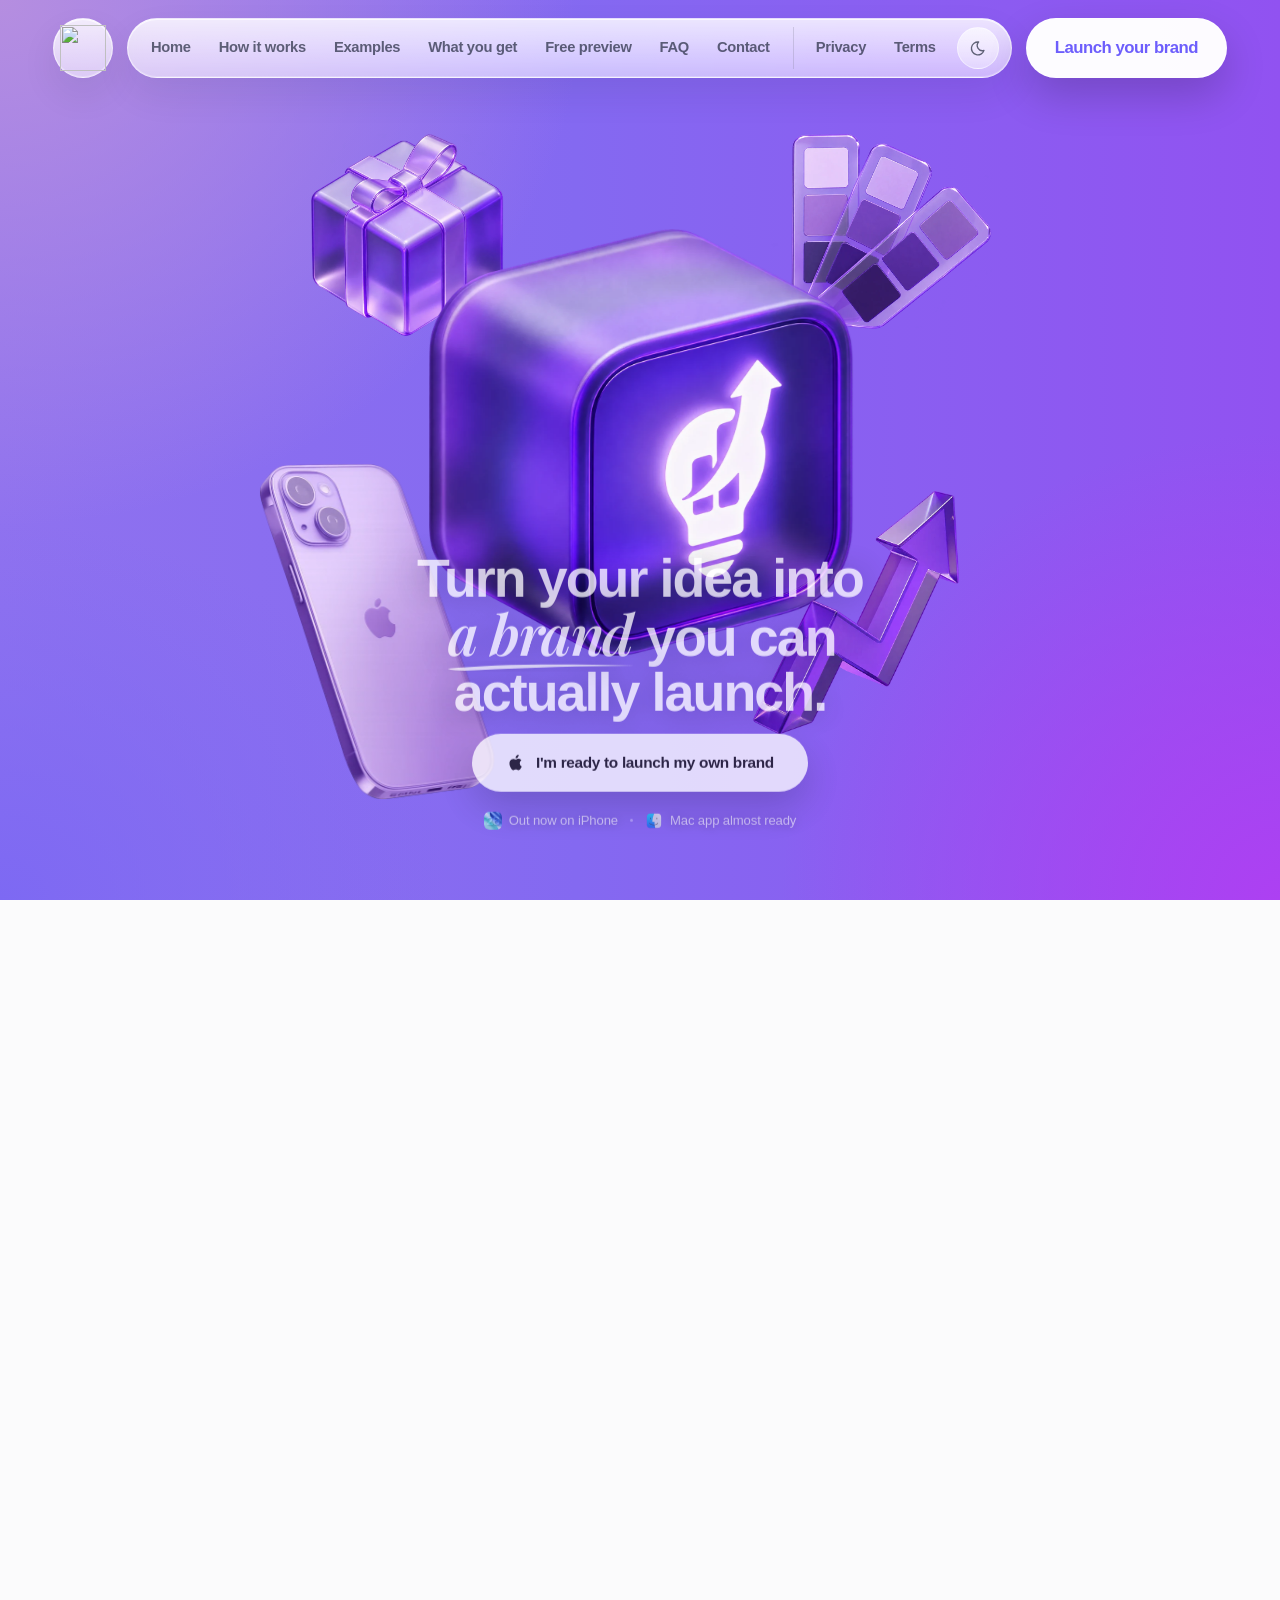
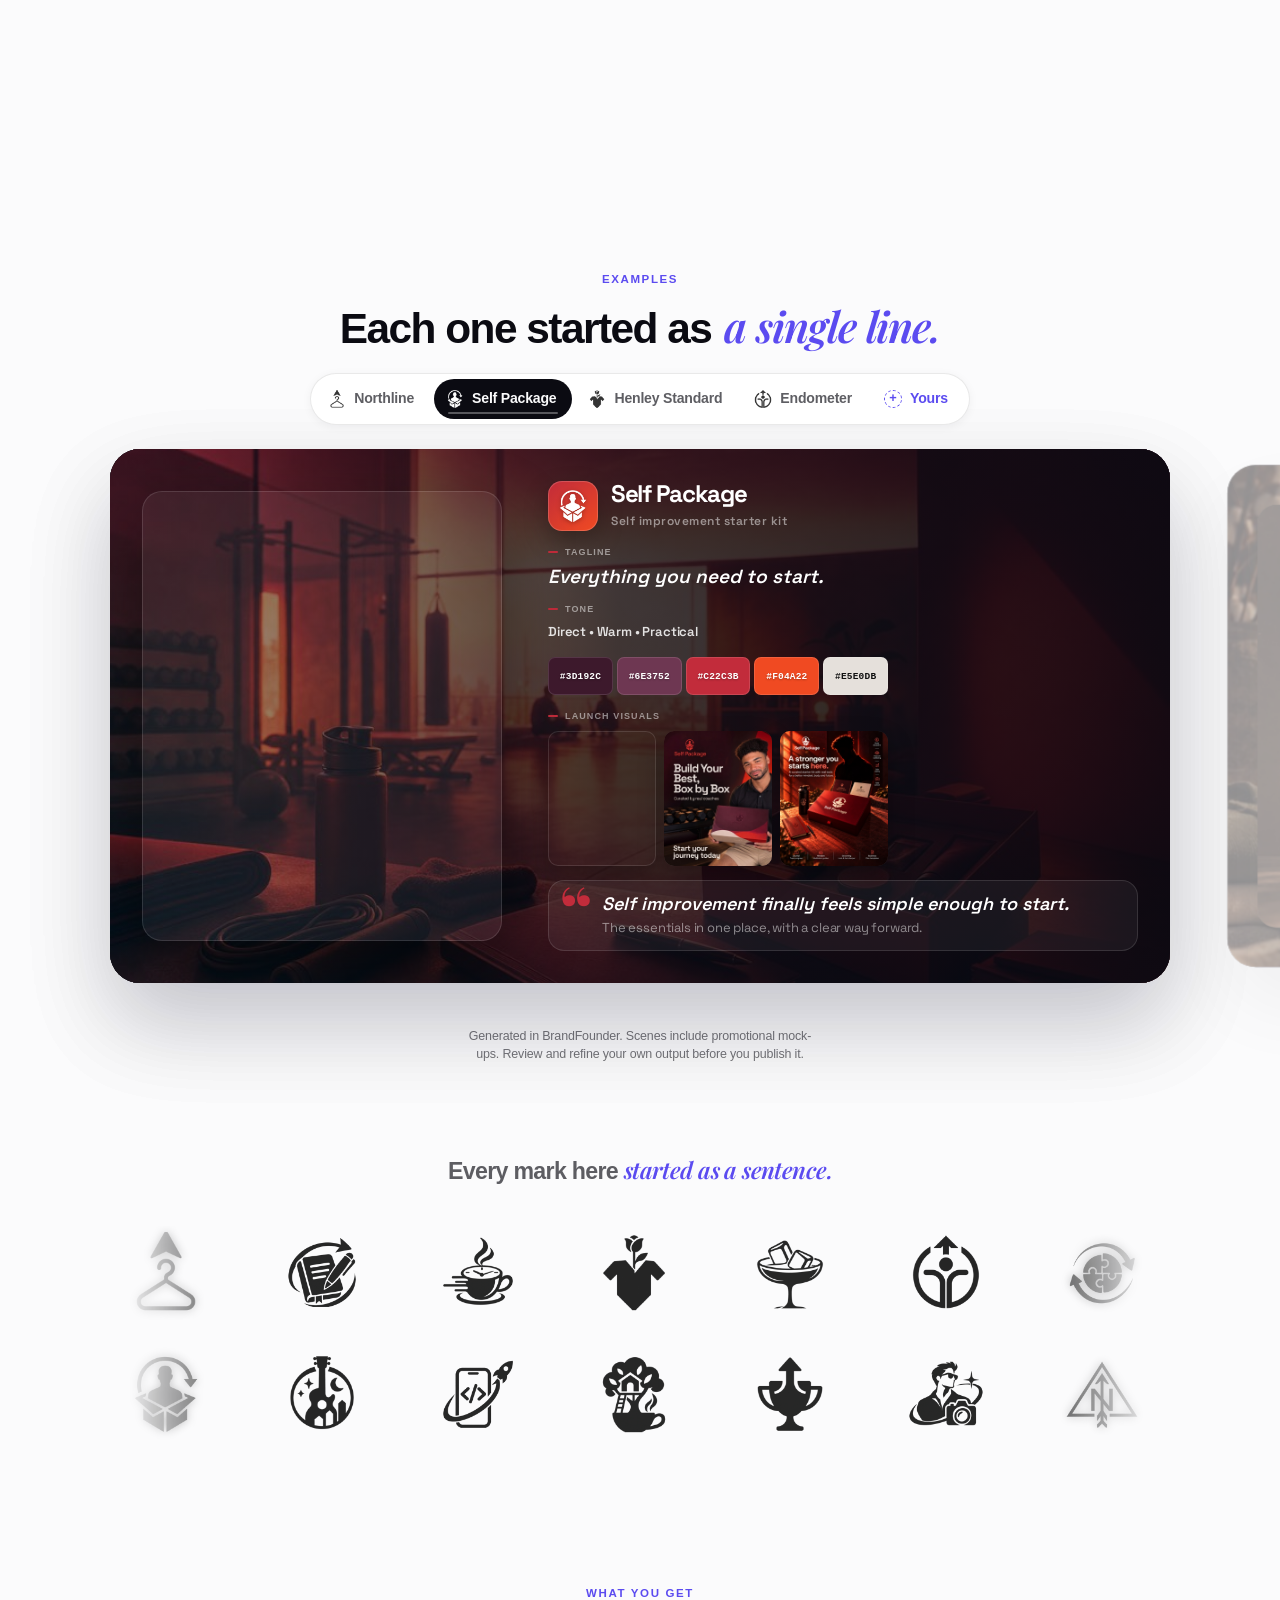
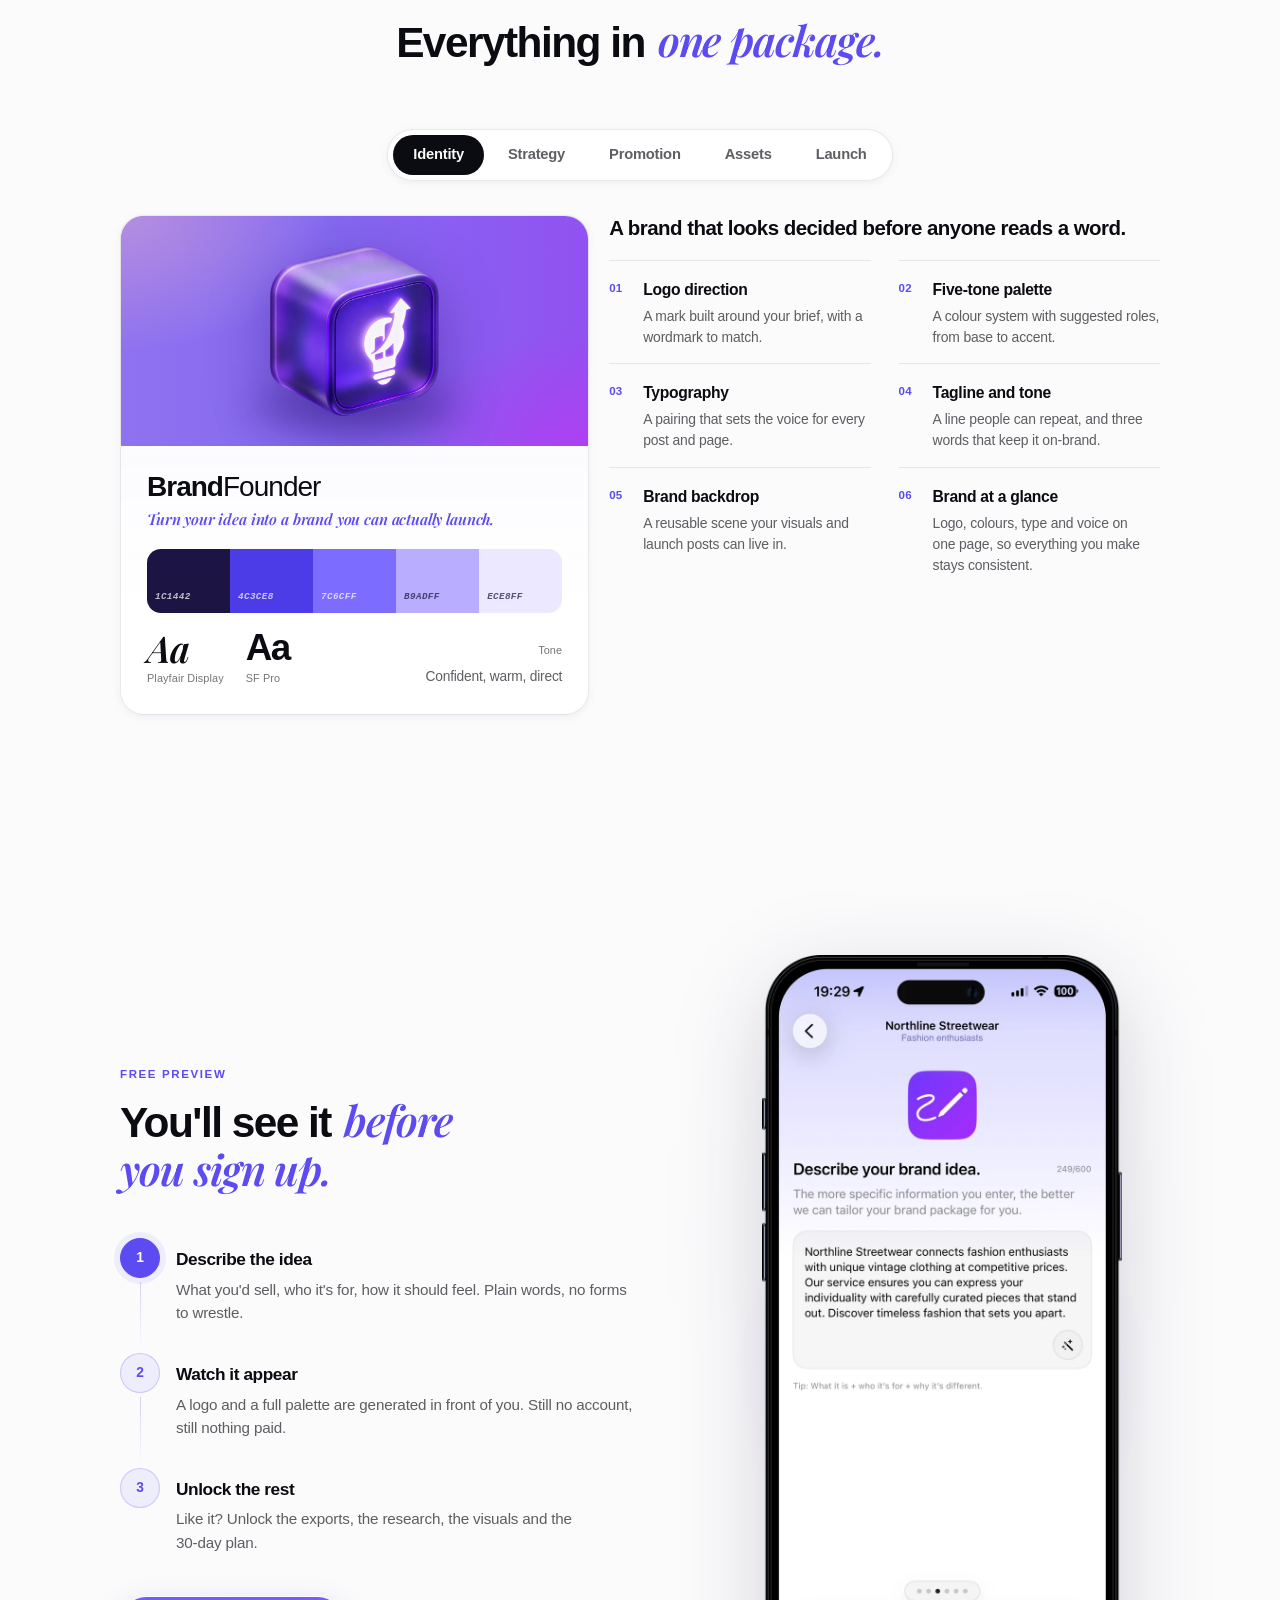
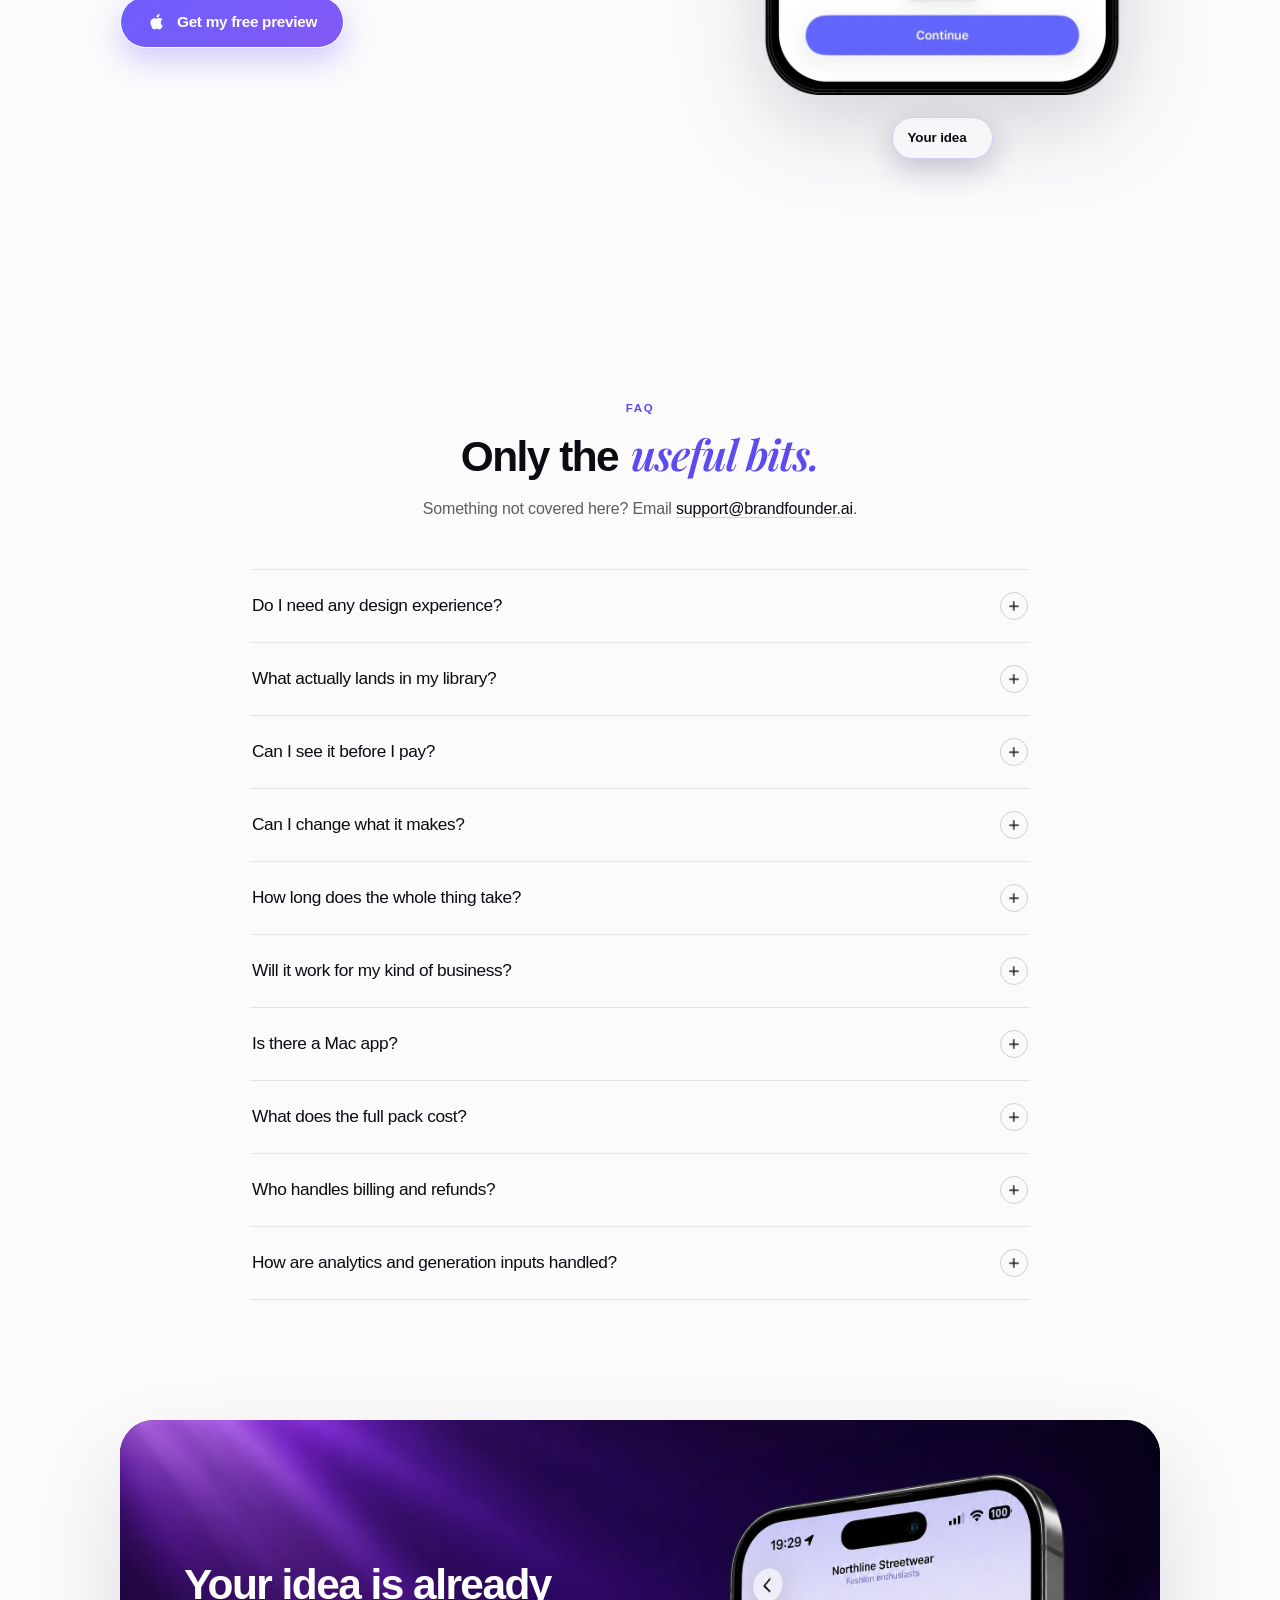
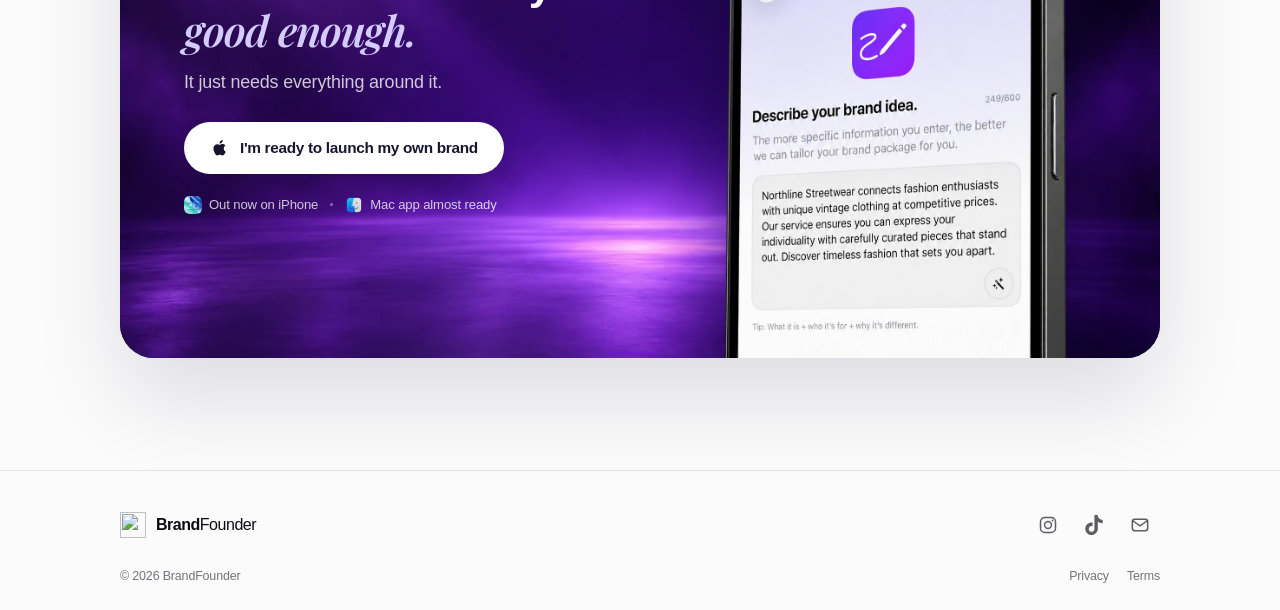
==== commit fec252c2: "scroll fixes" ====
--- a/index.html
+++ b/index.html
@@ -42,7 +42,7 @@
   <link rel="stylesheet" href="styles/navbar.css?v=30" />
 
   <script src="scripts/navbar.js?v=28" defer></script>
-  <script src="scripts/site.js?v=38" defer></script>
+  <script src="scripts/site.js?v=39" defer></script>
 
   <script type="application/ld+json">
   {
